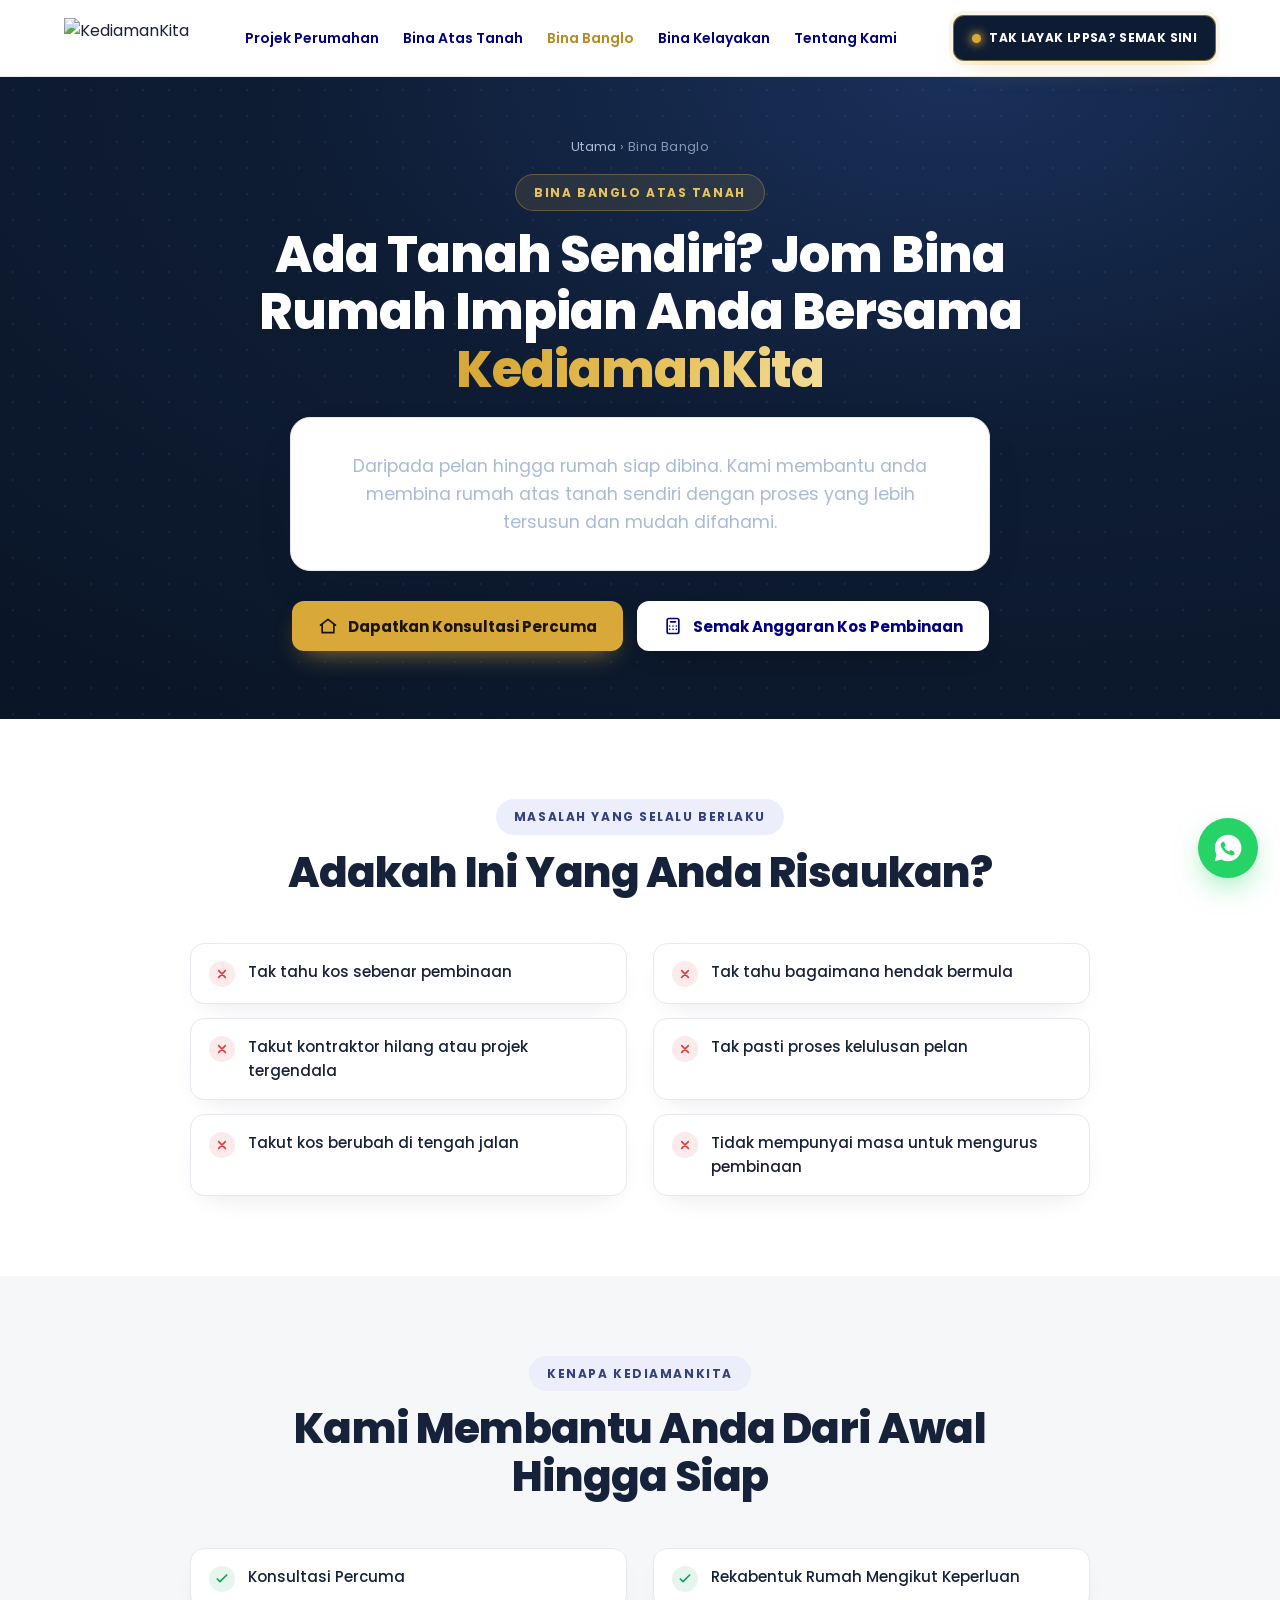
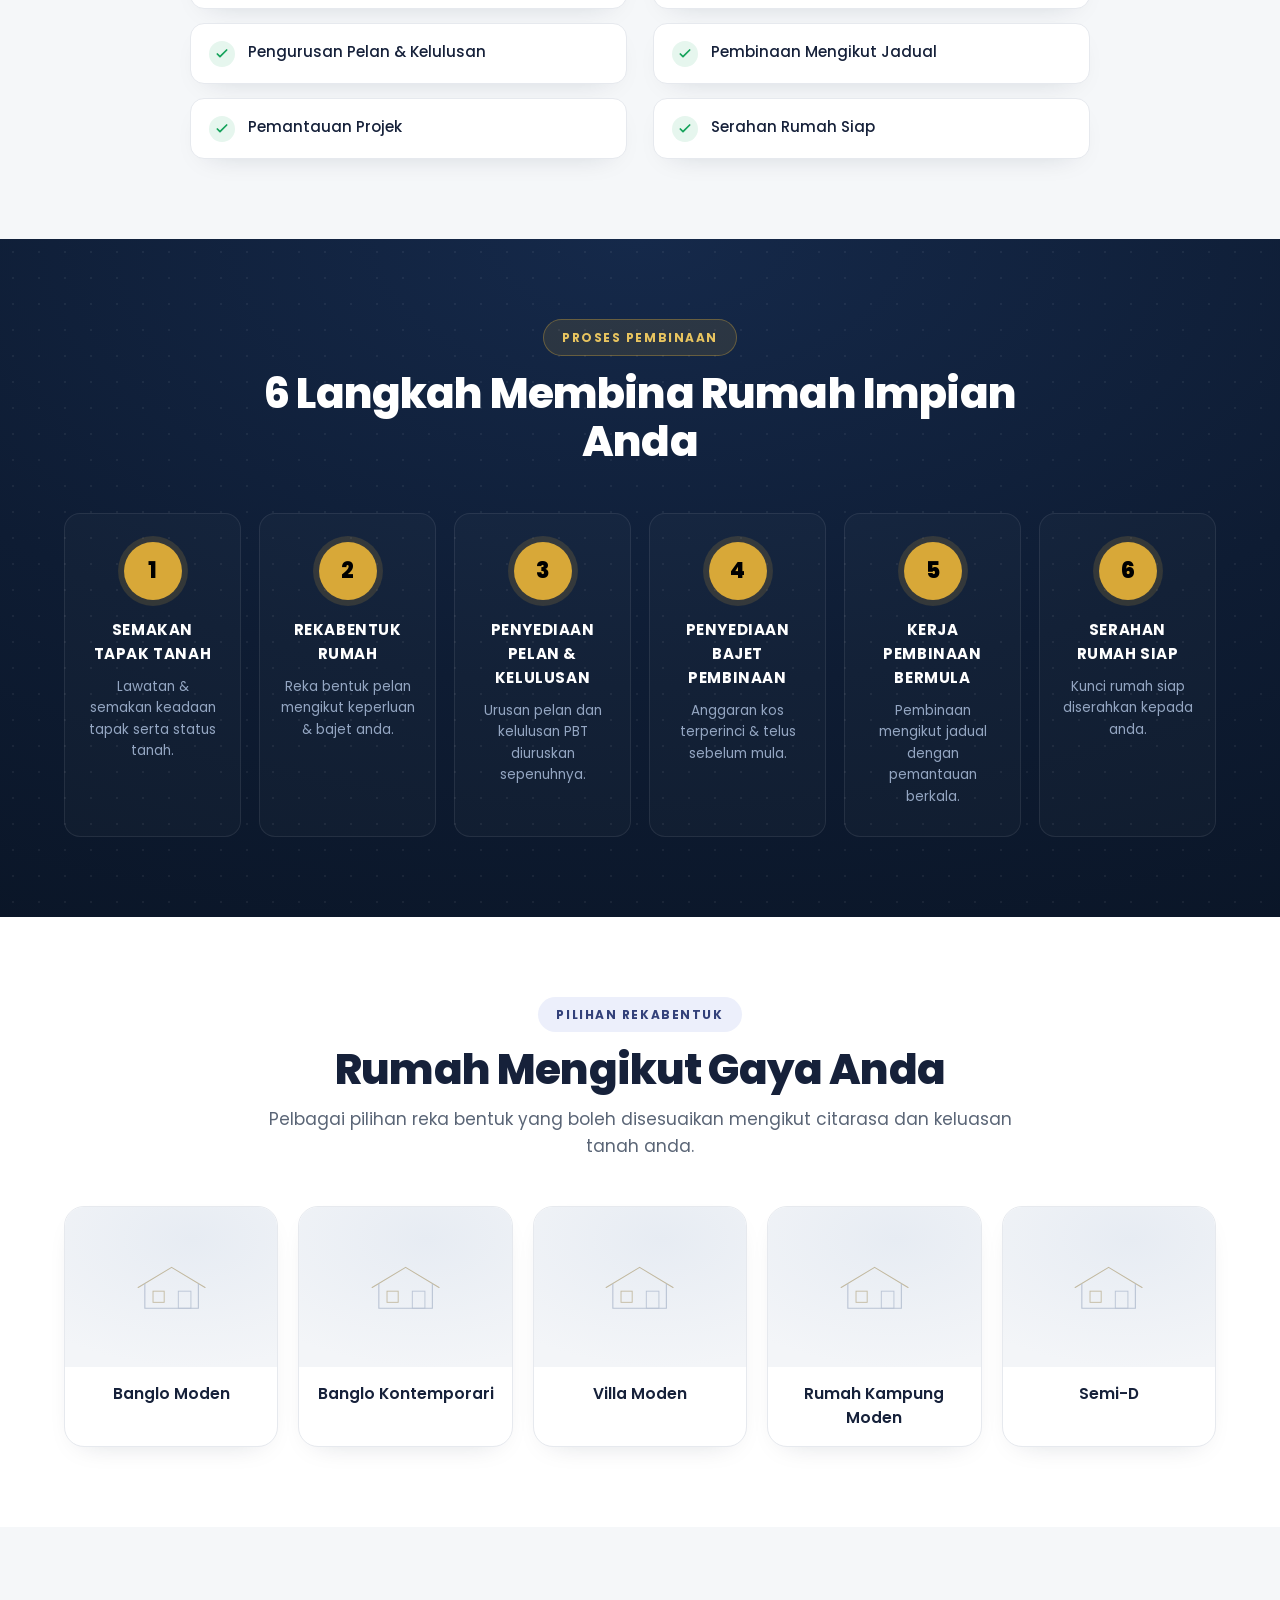
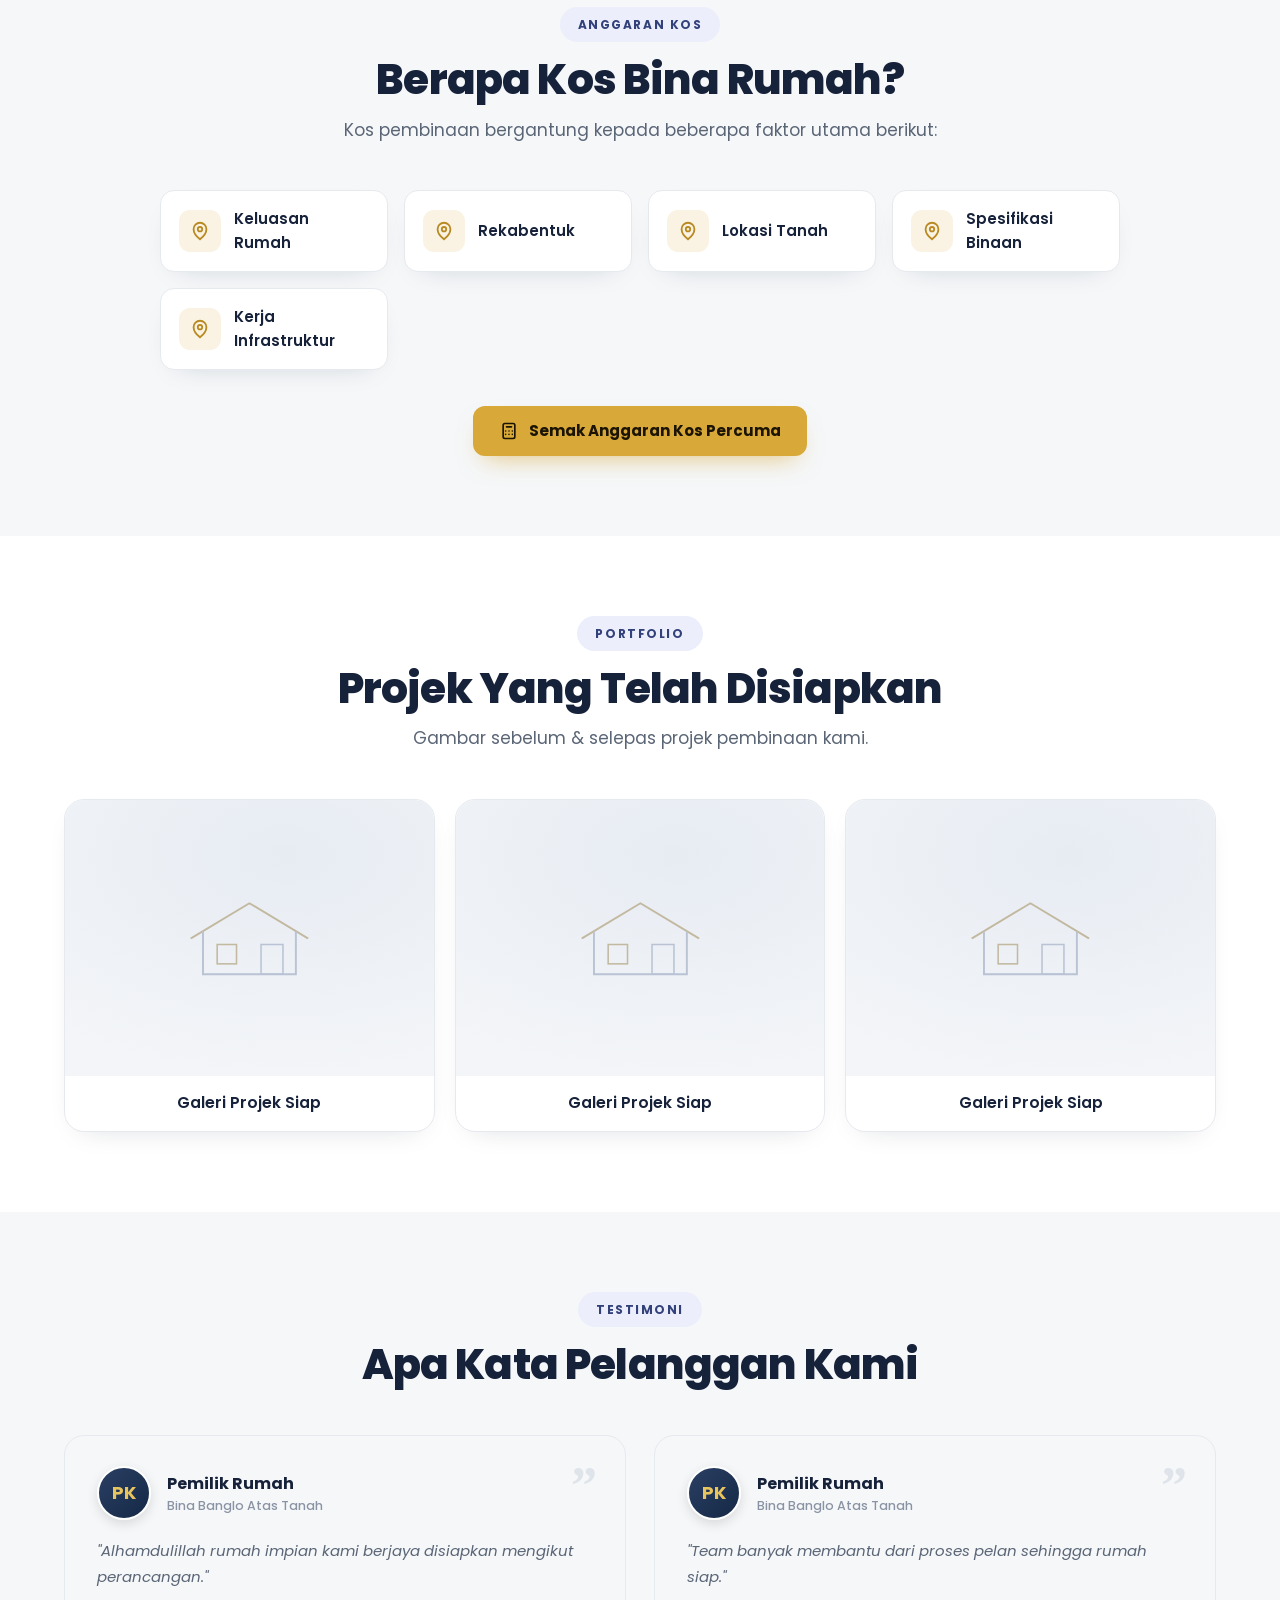
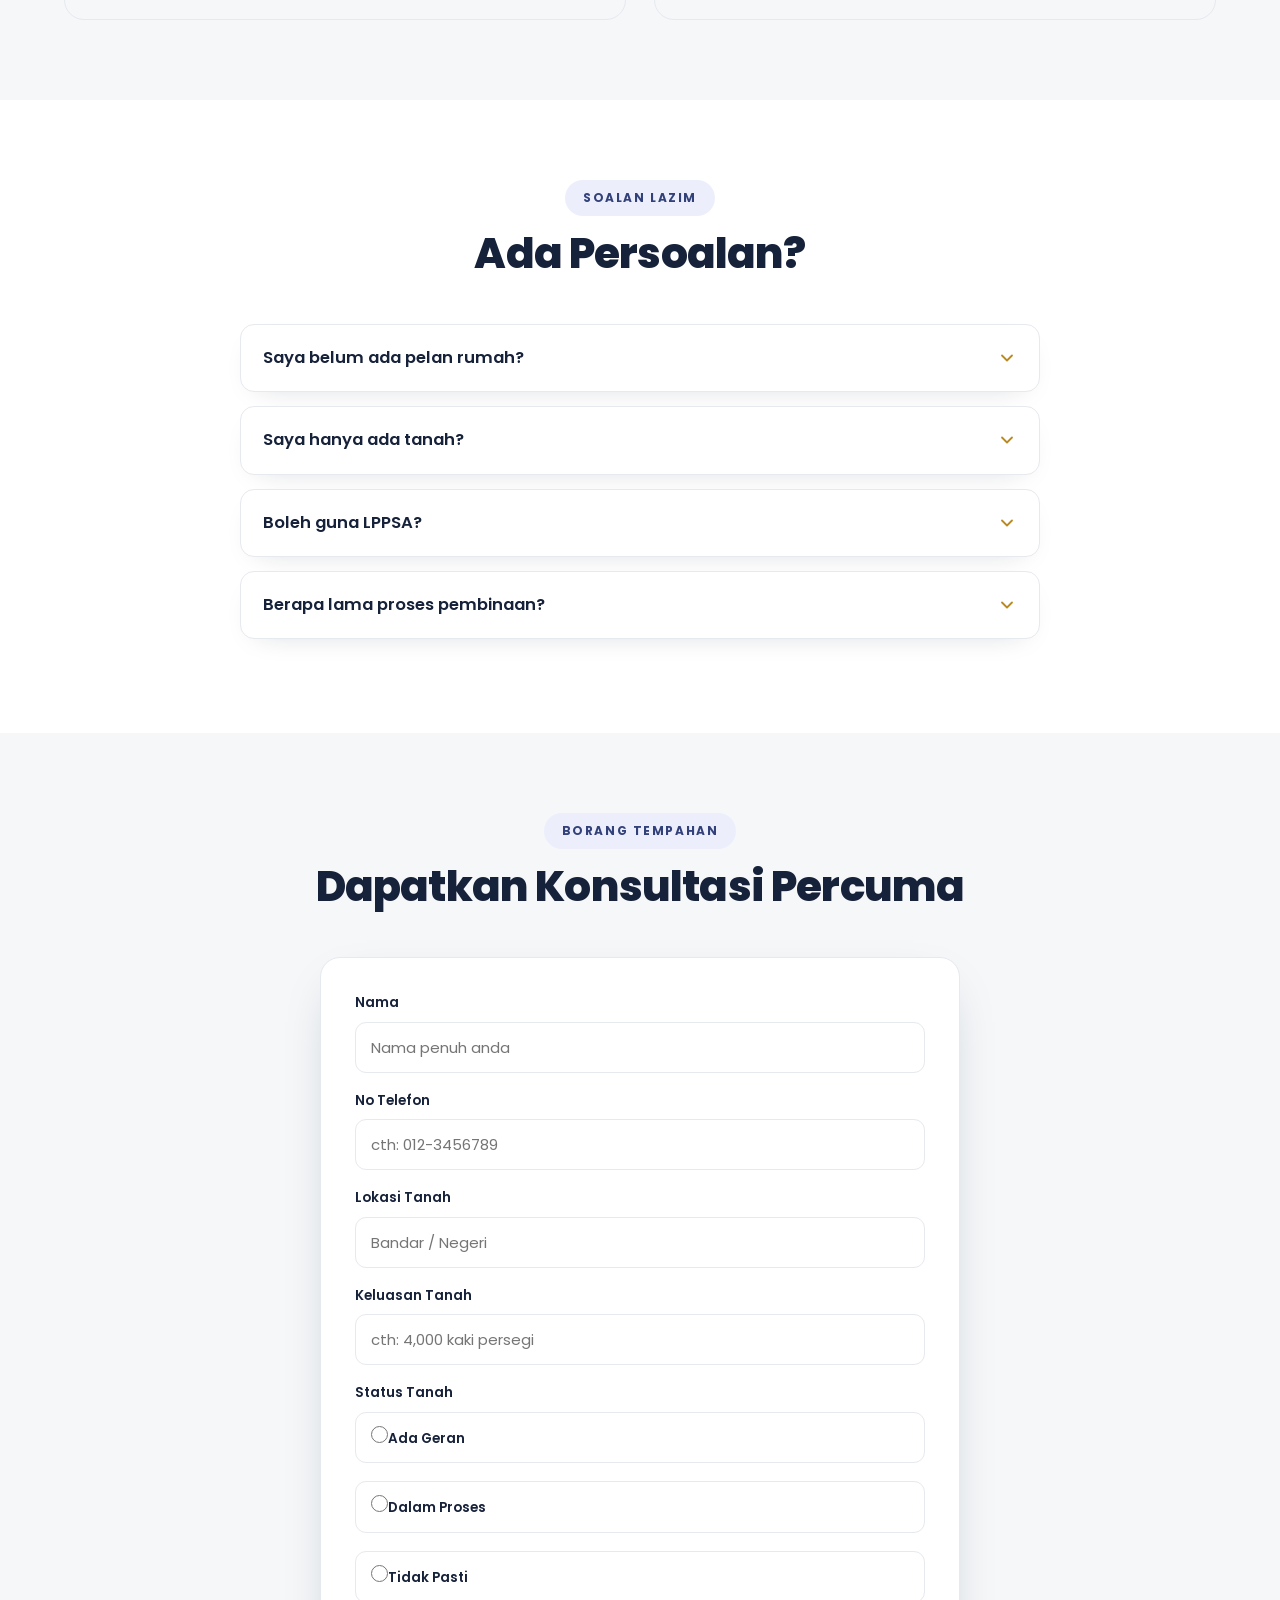
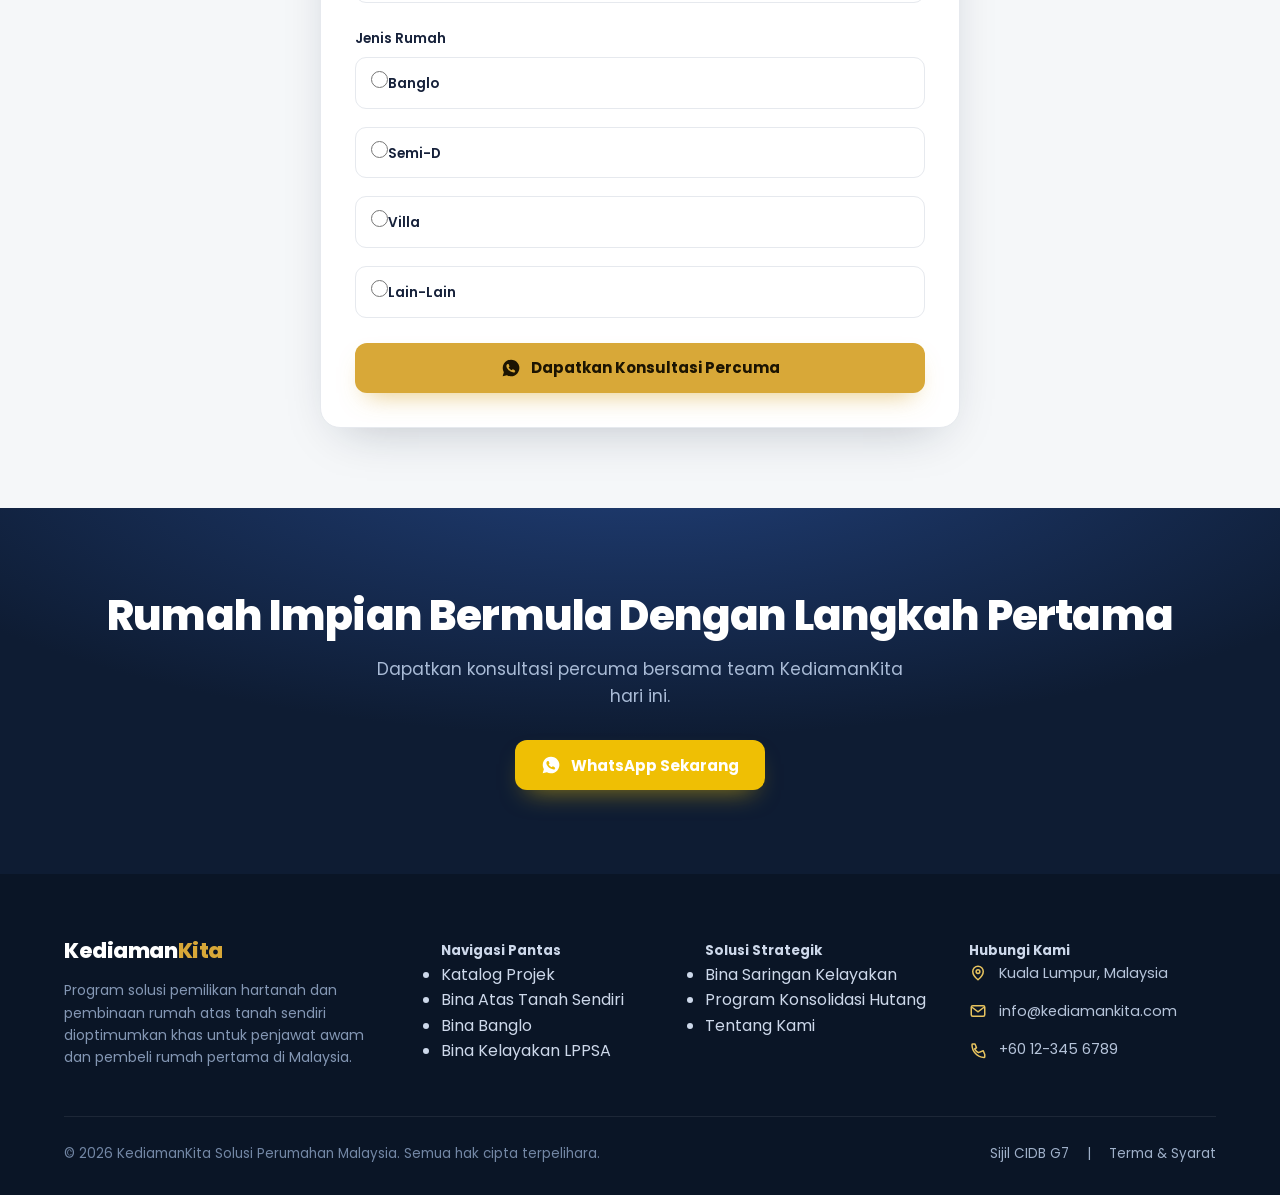
==== bina-banglo.html @ bea5629d "Add files via upload" ====
<!DOCTYPE html>
<html lang="ms">
<head>
<meta charset="UTF-8">
<meta name="viewport" content="width=device-width, initial-scale=1.0">
<title>Bina Banglo — KediamanKita</title>
<meta name="description" content="Bina banglo atas tanah sendiri bersama KediamanKita dari pelan hingga siap.">
<link rel="preconnect" href="https://fonts.googleapis.com">
<link rel="preconnect" href="https://fonts.gstatic.com" crossorigin>
<link href="https://fonts.googleapis.com/css2?family=Poppins:wght@300;400;500;600;700;800&display=swap" rel="stylesheet">
<link rel="stylesheet" href="style.css">
</head>
<body>
<header>
  <div class="wrap nav">
    <a href="index.html" class="brand" aria-label="KediamanKita"><img class="brand-logo" src="assets/logo.png" alt="KediamanKita"></a>
    <nav class="links"><a href="projek-perumahan.html">Projek Perumahan</a><a href="bina-atas-tanah.html">Bina Atas Tanah</a><a href="bina-banglo.html" class="active">Bina Banglo</a><a href="bina-kelayakan.html">Bina Kelayakan</a><a href="tentang-kami.html">Tentang Kami</a></nav>
    <a href="bina-kelayakan.html" class="nav-cta"><span class="dot"></span>Tak Layak LPPSA? Semak Sini</a>
    <button class="burger" id="burger" aria-label="Menu"><span></span><span></span><span></span></button>
  </div>
</header>
<div class="mobile-menu" id="mobileMenu">
  <a href="projek-perumahan.html">Projek Perumahan</a><a href="bina-atas-tanah.html">Bina Atas Tanah</a><a href="bina-banglo.html">Bina Banglo</a><a href="bina-kelayakan.html">Bina Kelayakan</a><a href="tentang-kami.html">Tentang Kami</a>
  <a href="bina-kelayakan.html" class="nav-cta"><span class="dot"></span>Tak Layak LPPSA? Semak Sini</a>
</div>
<section class="phero"><div class="dots"></div><div class="wrap"><div class="crumb rv"><a href='index.html'>Utama</a> &rsaquo; Bina Banglo</div><span class="eyebrow dark rv" style="margin-top:16px">Bina Banglo Atas Tanah</span><h1 class="rv">Ada Tanah Sendiri? Jom Bina Rumah Impian Anda Bersama <span class='grad'>KediamanKita</span></h1><p class="lead rv">Daripada pelan hingga rumah siap dibina. Kami membantu anda membina rumah atas tanah sendiri dengan proses yang lebih tersusun dan mudah difahami.</p><div class="row rv"><a href="#form" class="btn btn-gold"><svg class="icon" viewBox="0 0 24 24" fill="none"><path d="M3 11 12 4l9 7M5 9.5V20h14V9.5" stroke="currentColor" stroke-width="2" stroke-linecap="round" stroke-linejoin="round"/></svg>Dapatkan Konsultasi Percuma</a><a href="#kos" class="btn btn-white"><svg class="icon" viewBox="0 0 24 24" fill="none"><rect x="5" y="3" width="14" height="18" rx="2" stroke="currentColor" stroke-width="2"/><path d="M9 7h6M8 12h.01M12 12h.01M16 12h.01M8 16h.01M12 16h.01M16 16h.01" stroke="currentColor" stroke-width="2" stroke-linecap="round"/></svg>Semak Anggaran Kos Pembinaan</a></div></div></section><section class="psec"><div class="wrap"><div class="center-head rv"><span class="eyebrow light">Masalah Yang Selalu Berlaku</span><h2 style="margin-top:14px">Adakah Ini Yang Anda Risaukan?</h2></div><div class="checks"><div class="check x rv"><span class="ic"><svg viewBox="0 0 24 24" fill="none"><path d="M7 7l10 10M17 7 7 17" stroke="currentColor" stroke-width="2.4" stroke-linecap="round"/></svg></span><p>Tak tahu kos sebenar pembinaan</p></div><div class="check x rv"><span class="ic"><svg viewBox="0 0 24 24" fill="none"><path d="M7 7l10 10M17 7 7 17" stroke="currentColor" stroke-width="2.4" stroke-linecap="round"/></svg></span><p>Tak tahu bagaimana hendak bermula</p></div><div class="check x rv"><span class="ic"><svg viewBox="0 0 24 24" fill="none"><path d="M7 7l10 10M17 7 7 17" stroke="currentColor" stroke-width="2.4" stroke-linecap="round"/></svg></span><p>Takut kontraktor hilang atau projek tergendala</p></div><div class="check x rv"><span class="ic"><svg viewBox="0 0 24 24" fill="none"><path d="M7 7l10 10M17 7 7 17" stroke="currentColor" stroke-width="2.4" stroke-linecap="round"/></svg></span><p>Tak pasti proses kelulusan pelan</p></div><div class="check x rv"><span class="ic"><svg viewBox="0 0 24 24" fill="none"><path d="M7 7l10 10M17 7 7 17" stroke="currentColor" stroke-width="2.4" stroke-linecap="round"/></svg></span><p>Takut kos berubah di tengah jalan</p></div><div class="check x rv"><span class="ic"><svg viewBox="0 0 24 24" fill="none"><path d="M7 7l10 10M17 7 7 17" stroke="currentColor" stroke-width="2.4" stroke-linecap="round"/></svg></span><p>Tidak mempunyai masa untuk mengurus pembinaan</p></div></div></div></section><section class="psec bg-soft"><div class="wrap"><div class="center-head rv"><span class="eyebrow light">Kenapa KediamanKita</span><h2 style="margin-top:14px">Kami Membantu Anda Dari Awal Hingga Siap</h2></div><div class="checks"><div class="check v rv"><span class="ic"><svg viewBox="0 0 24 24" fill="none"><path d="m5 12 4 4 10-10" stroke="currentColor" stroke-width="2.6" stroke-linecap="round" stroke-linejoin="round"/></svg></span><p>Konsultasi Percuma</p></div><div class="check v rv"><span class="ic"><svg viewBox="0 0 24 24" fill="none"><path d="m5 12 4 4 10-10" stroke="currentColor" stroke-width="2.6" stroke-linecap="round" stroke-linejoin="round"/></svg></span><p>Rekabentuk Rumah Mengikut Keperluan</p></div><div class="check v rv"><span class="ic"><svg viewBox="0 0 24 24" fill="none"><path d="m5 12 4 4 10-10" stroke="currentColor" stroke-width="2.6" stroke-linecap="round" stroke-linejoin="round"/></svg></span><p>Pengurusan Pelan & Kelulusan</p></div><div class="check v rv"><span class="ic"><svg viewBox="0 0 24 24" fill="none"><path d="m5 12 4 4 10-10" stroke="currentColor" stroke-width="2.6" stroke-linecap="round" stroke-linejoin="round"/></svg></span><p>Pembinaan Mengikut Jadual</p></div><div class="check v rv"><span class="ic"><svg viewBox="0 0 24 24" fill="none"><path d="m5 12 4 4 10-10" stroke="currentColor" stroke-width="2.6" stroke-linecap="round" stroke-linejoin="round"/></svg></span><p>Pemantauan Projek</p></div><div class="check v rv"><span class="ic"><svg viewBox="0 0 24 24" fill="none"><path d="m5 12 4 4 10-10" stroke="currentColor" stroke-width="2.6" stroke-linecap="round" stroke-linejoin="round"/></svg></span><p>Serahan Rumah Siap</p></div></div></div></section><section class="psec dark" style="background:radial-gradient(120% 120% at 50% 0%,#15294a,var(--navy) 55%,var(--navy-deep))"><div class="dots"></div><div class="wrap" style="position:relative"><div class="center-head rv"><span class="eyebrow dark">Proses Pembinaan</span><h2 style="margin-top:14px">6 Langkah Membina Rumah Impian Anda</h2></div><div class="steps-auto"><div class="step rv"><div class="num">1</div><h4>Semakan Tapak Tanah</h4><p>Lawatan & semakan keadaan tapak serta status tanah.</p></div><div class="step rv"><div class="num">2</div><h4>Rekabentuk Rumah</h4><p>Reka bentuk pelan mengikut keperluan & bajet anda.</p></div><div class="step rv"><div class="num">3</div><h4>Penyediaan Pelan & Kelulusan</h4><p>Urusan pelan dan kelulusan PBT diuruskan sepenuhnya.</p></div><div class="step rv"><div class="num">4</div><h4>Penyediaan Bajet Pembinaan</h4><p>Anggaran kos terperinci & telus sebelum mula.</p></div><div class="step rv"><div class="num">5</div><h4>Kerja Pembinaan Bermula</h4><p>Pembinaan mengikut jadual dengan pemantauan berkala.</p></div><div class="step rv"><div class="num">6</div><h4>Serahan Rumah Siap</h4><p>Kunci rumah siap diserahkan kepada anda.</p></div></div></div></section><section class="psec"><div class="wrap"><div class="center-head rv"><span class="eyebrow light">Pilihan Rekabentuk</span><h2 style="margin-top:14px">Rumah Mengikut Gaya Anda</h2><p>Pelbagai pilihan reka bentuk yang boleh disesuaikan mengikut citarasa dan keluasan tanah anda.</p></div><div class="gal"><div class="g rv"><div class="ph2"><svg viewBox="0 0 240 180" fill="none" style="width:42%"><path d="M30 90 120 36l90 54" stroke="#c2b9a0" stroke-width="3" stroke-linecap="round" stroke-linejoin="round"/><path d="M48 80v66h144V80" stroke="#b9c3d4" stroke-width="3"/><rect x="70" y="100" width="30" height="30" stroke="#c2b9a0" stroke-width="2.4"/><rect x="138" y="100" width="34" height="46" stroke="#b9c3d4" stroke-width="2.4"/></svg></div><div class="lbl">Banglo Moden</div></div><div class="g rv"><div class="ph2"><svg viewBox="0 0 240 180" fill="none" style="width:42%"><path d="M30 90 120 36l90 54" stroke="#c2b9a0" stroke-width="3" stroke-linecap="round" stroke-linejoin="round"/><path d="M48 80v66h144V80" stroke="#b9c3d4" stroke-width="3"/><rect x="70" y="100" width="30" height="30" stroke="#c2b9a0" stroke-width="2.4"/><rect x="138" y="100" width="34" height="46" stroke="#b9c3d4" stroke-width="2.4"/></svg></div><div class="lbl">Banglo Kontemporari</div></div><div class="g rv"><div class="ph2"><svg viewBox="0 0 240 180" fill="none" style="width:42%"><path d="M30 90 120 36l90 54" stroke="#c2b9a0" stroke-width="3" stroke-linecap="round" stroke-linejoin="round"/><path d="M48 80v66h144V80" stroke="#b9c3d4" stroke-width="3"/><rect x="70" y="100" width="30" height="30" stroke="#c2b9a0" stroke-width="2.4"/><rect x="138" y="100" width="34" height="46" stroke="#b9c3d4" stroke-width="2.4"/></svg></div><div class="lbl">Villa Moden</div></div><div class="g rv"><div class="ph2"><svg viewBox="0 0 240 180" fill="none" style="width:42%"><path d="M30 90 120 36l90 54" stroke="#c2b9a0" stroke-width="3" stroke-linecap="round" stroke-linejoin="round"/><path d="M48 80v66h144V80" stroke="#b9c3d4" stroke-width="3"/><rect x="70" y="100" width="30" height="30" stroke="#c2b9a0" stroke-width="2.4"/><rect x="138" y="100" width="34" height="46" stroke="#b9c3d4" stroke-width="2.4"/></svg></div><div class="lbl">Rumah Kampung Moden</div></div><div class="g rv"><div class="ph2"><svg viewBox="0 0 240 180" fill="none" style="width:42%"><path d="M30 90 120 36l90 54" stroke="#c2b9a0" stroke-width="3" stroke-linecap="round" stroke-linejoin="round"/><path d="M48 80v66h144V80" stroke="#b9c3d4" stroke-width="3"/><rect x="70" y="100" width="30" height="30" stroke="#c2b9a0" stroke-width="2.4"/><rect x="138" y="100" width="34" height="46" stroke="#b9c3d4" stroke-width="2.4"/></svg></div><div class="lbl">Semi-D</div></div></div></div></section><section class="psec bg-soft" id="kos"><div class="wrap"><div class="center-head rv"><span class="eyebrow light">Anggaran Kos</span><h2 style="margin-top:14px">Berapa Kos Bina Rumah?</h2><p>Kos pembinaan bergantung kepada beberapa faktor utama berikut:</p></div><div class="factors"><div class="factor rv"><span class="ic"><svg viewBox="0 0 24 24" fill="none"><path d="M12 21s7-5.6 7-11a7 7 0 1 0-14 0c0 5.4 7 11 7 11Z" stroke="currentColor" stroke-width="2"/><circle cx="12" cy="10" r="2.4" stroke="currentColor" stroke-width="2"/></svg></span>Keluasan Rumah</div><div class="factor rv"><span class="ic"><svg viewBox="0 0 24 24" fill="none"><path d="M12 21s7-5.6 7-11a7 7 0 1 0-14 0c0 5.4 7 11 7 11Z" stroke="currentColor" stroke-width="2"/><circle cx="12" cy="10" r="2.4" stroke="currentColor" stroke-width="2"/></svg></span>Rekabentuk</div><div class="factor rv"><span class="ic"><svg viewBox="0 0 24 24" fill="none"><path d="M12 21s7-5.6 7-11a7 7 0 1 0-14 0c0 5.4 7 11 7 11Z" stroke="currentColor" stroke-width="2"/><circle cx="12" cy="10" r="2.4" stroke="currentColor" stroke-width="2"/></svg></span>Lokasi Tanah</div><div class="factor rv"><span class="ic"><svg viewBox="0 0 24 24" fill="none"><path d="M12 21s7-5.6 7-11a7 7 0 1 0-14 0c0 5.4 7 11 7 11Z" stroke="currentColor" stroke-width="2"/><circle cx="12" cy="10" r="2.4" stroke="currentColor" stroke-width="2"/></svg></span>Spesifikasi Binaan</div><div class="factor rv"><span class="ic"><svg viewBox="0 0 24 24" fill="none"><path d="M12 21s7-5.6 7-11a7 7 0 1 0-14 0c0 5.4 7 11 7 11Z" stroke="currentColor" stroke-width="2"/><circle cx="12" cy="10" r="2.4" stroke="currentColor" stroke-width="2"/></svg></span>Kerja Infrastruktur</div></div><div class="center-head rv" style="margin:36px auto 0"><a href="#form" class="btn btn-gold"><svg class="icon" viewBox="0 0 24 24" fill="none"><rect x="5" y="3" width="14" height="18" rx="2" stroke="currentColor" stroke-width="2"/><path d="M9 7h6M8 12h.01M12 12h.01M16 12h.01M8 16h.01M12 16h.01M16 16h.01" stroke="currentColor" stroke-width="2" stroke-linecap="round"/></svg>Semak Anggaran Kos Percuma</a></div></div></section><section class="psec"><div class="wrap"><div class="center-head rv"><span class="eyebrow light">Portfolio</span><h2 style="margin-top:14px">Projek Yang Telah Disiapkan</h2><p>Gambar sebelum &amp; selepas projek pembinaan kami.</p></div><div class="gal"><div class="g rv"><div class="ph2"><svg viewBox="0 0 240 180" fill="none" style="width:42%"><path d="M30 90 120 36l90 54" stroke="#c2b9a0" stroke-width="3" stroke-linecap="round" stroke-linejoin="round"/><path d="M48 80v66h144V80" stroke="#b9c3d4" stroke-width="3"/><rect x="70" y="100" width="30" height="30" stroke="#c2b9a0" stroke-width="2.4"/><rect x="138" y="100" width="34" height="46" stroke="#b9c3d4" stroke-width="2.4"/></svg></div><div class="lbl">Galeri Projek Siap</div></div><div class="g rv"><div class="ph2"><svg viewBox="0 0 240 180" fill="none" style="width:42%"><path d="M30 90 120 36l90 54" stroke="#c2b9a0" stroke-width="3" stroke-linecap="round" stroke-linejoin="round"/><path d="M48 80v66h144V80" stroke="#b9c3d4" stroke-width="3"/><rect x="70" y="100" width="30" height="30" stroke="#c2b9a0" stroke-width="2.4"/><rect x="138" y="100" width="34" height="46" stroke="#b9c3d4" stroke-width="2.4"/></svg></div><div class="lbl">Galeri Projek Siap</div></div><div class="g rv"><div class="ph2"><svg viewBox="0 0 240 180" fill="none" style="width:42%"><path d="M30 90 120 36l90 54" stroke="#c2b9a0" stroke-width="3" stroke-linecap="round" stroke-linejoin="round"/><path d="M48 80v66h144V80" stroke="#b9c3d4" stroke-width="3"/><rect x="70" y="100" width="30" height="30" stroke="#c2b9a0" stroke-width="2.4"/><rect x="138" y="100" width="34" height="46" stroke="#b9c3d4" stroke-width="2.4"/></svg></div><div class="lbl">Galeri Projek Siap</div></div></div></div></section><section class="psec bg-soft"><div class="wrap"><div class="center-head rv"><span class="eyebrow light">Testimoni</span><h2 style="margin-top:14px">Apa Kata Pelanggan Kami</h2></div><div class="tcards"><div class="tcard rv"><span class="q">&#8221;</span><div class="head"><span class="ava">PK</span><div><div class="nm">Pemilik Rumah</div><div class="role">Bina Banglo Atas Tanah</div></div></div><p class="txt">"Alhamdulillah rumah impian kami berjaya disiapkan mengikut perancangan."</p></div><div class="tcard rv"><span class="q">&#8221;</span><div class="head"><span class="ava">PK</span><div><div class="nm">Pemilik Rumah</div><div class="role">Bina Banglo Atas Tanah</div></div></div><p class="txt">"Team banyak membantu dari proses pelan sehingga rumah siap."</p></div></div></div></section><section class="psec"><div class="wrap"><div class="center-head rv"><span class="eyebrow light">Soalan Lazim</span><h2 style="margin-top:14px">Ada Persoalan?</h2></div><div class="faq"><div class="faq-item rv"><div class="faq-q">Saya belum ada pelan rumah?<span class="arw"><svg width="20" height="20" viewBox="0 0 24 24" fill="none"><path d="m6 9 6 6 6-6" stroke="currentColor" stroke-width="2.2" stroke-linecap="round" stroke-linejoin="round"/></svg></span></div><div class="faq-a"><div>Tiada masalah. Kami bantu reka bentuk pelan rumah mengikut keperluan anda dari awal.</div></div></div><div class="faq-item rv"><div class="faq-q">Saya hanya ada tanah?<span class="arw"><svg width="20" height="20" viewBox="0 0 24 24" fill="none"><path d="m6 9 6 6 6-6" stroke="currentColor" stroke-width="2.2" stroke-linecap="round" stroke-linejoin="round"/></svg></span></div><div class="faq-a"><div>Boleh. Kami bermula dari semakan tapak hingga rumah siap dibina.</div></div></div><div class="faq-item rv"><div class="faq-q">Boleh guna LPPSA?<span class="arw"><svg width="20" height="20" viewBox="0 0 24 24" fill="none"><path d="m6 9 6 6 6-6" stroke="currentColor" stroke-width="2.2" stroke-linecap="round" stroke-linejoin="round"/></svg></span></div><div class="faq-a"><div>Boleh disemak terlebih dahulu melalui program Bina Kelayakan kami.</div></div></div><div class="faq-item rv"><div class="faq-q">Berapa lama proses pembinaan?<span class="arw"><svg width="20" height="20" viewBox="0 0 24 24" fill="none"><path d="m6 9 6 6 6-6" stroke="currentColor" stroke-width="2.2" stroke-linecap="round" stroke-linejoin="round"/></svg></span></div><div class="faq-a"><div>Bergantung kepada saiz dan rekabentuk rumah yang dipilih.</div></div></div></div></div></section><section class="psec bg-soft" id="form"><div class="wrap"><div class="center-head rv"><span class="eyebrow light">Borang Tempahan</span><h2 style="margin-top:14px">Dapatkan Konsultasi Percuma</h2></div><div class="lead rv"><div class="fg"><label>Nama</label><input type="text" id="bg_nama" placeholder="Nama penuh anda"></div><div class="fg"><label>No Telefon</label><input type="tel" id="bg_tel" placeholder="cth: 012-3456789"></div><div class="fg"><label>Lokasi Tanah</label><input type="text" id="bg_lokasi" placeholder="Bandar / Negeri"></div><div class="fg"><label>Keluasan Tanah</label><input type="text" id="bg_luas" placeholder="cth: 4,000 kaki persegi"></div><div class="fg"><label>Status Tanah</label><div class="opts" data-group="bg_status"><label class="opt"><input type="radio" name="bg_status" value="Ada Geran">Ada Geran</label><label class="opt"><input type="radio" name="bg_status" value="Dalam Proses">Dalam Proses</label><label class="opt"><input type="radio" name="bg_status" value="Tidak Pasti">Tidak Pasti</label></div></div><div class="fg"><label>Jenis Rumah</label><div class="opts" data-group="bg_jenis"><label class="opt"><input type="radio" name="bg_jenis" value="Banglo">Banglo</label><label class="opt"><input type="radio" name="bg_jenis" value="Semi-D">Semi-D</label><label class="opt"><input type="radio" name="bg_jenis" value="Villa">Villa</label><label class="opt"><input type="radio" name="bg_jenis" value="Lain-Lain">Lain-Lain</label></div></div><button class="btn btn-gold" id="btnBanglo" style="width:100%"><svg class="icon" viewBox="0 0 24 24" fill="currentColor"><path d="M12 2a10 10 0 0 0-8.6 15l-1.4 5 5.1-1.3A10 10 0 1 0 12 2Zm5.3 14.1c-.2.6-1.3 1.2-1.8 1.2-.5.1-1 .2-3.3-.7-2.8-1.1-4.5-3.9-4.6-4.1-.1-.2-1.1-1.4-1.1-2.7s.7-1.9 1-2.2c.2-.2.5-.3.7-.3h.5c.2 0 .4 0 .6.5l.8 1.9c.1.2.1.4 0 .5l-.3.5-.4.4c-.1.1-.3.3-.1.5.1.3.7 1.1 1.4 1.7.9.8 1.7 1.1 2 1.2.2.1.4.1.5-.1l.6-.7c.2-.2.3-.2.5-.1l1.8.8c.2.1.4.2.4.3.1.1.1.6-.1 1.1Z"/></svg>Dapatkan Konsultasi Percuma</button></div></div></section><section class="cta"><div class="wrap rv"><h2>Rumah Impian Bermula Dengan Langkah Pertama</h2><p>Dapatkan konsultasi percuma bersama team KediamanKita hari ini.</p><div class="row"><a href="#" class="btn btn-wa js-wa"><svg class="icon" viewBox="0 0 24 24" fill="currentColor"><path d="M12 2a10 10 0 0 0-8.6 15l-1.4 5 5.1-1.3A10 10 0 1 0 12 2Zm5.3 14.1c-.2.6-1.3 1.2-1.8 1.2-.5.1-1 .2-3.3-.7-2.8-1.1-4.5-3.9-4.6-4.1-.1-.2-1.1-1.4-1.1-2.7s.7-1.9 1-2.2c.2-.2.5-.3.7-.3h.5c.2 0 .4 0 .6.5l.8 1.9c.1.2.1.4 0 .5l-.3.5-.4.4c-.1.1-.3.3-.1.5.1.3.7 1.1 1.4 1.7.9.8 1.7 1.1 2 1.2.2.1.4.1.5-.1l.6-.7c.2-.2.3-.2.5-.1l1.8.8c.2.1.4.2.4.3.1.1.1.6-.1 1.1Z"/></svg>WhatsApp Sekarang</a></div></div></section><footer>
  <div class="wrap">
    <div class="foot-grid">
      <div class="foot-about">
        <a href="index.html" class="brand"><span class="brand-name" style="color:#fff;font-size:21px">Kediaman<span class="k">Kita</span></span></a>
        <p>Program solusi pemilikan hartanah dan pembinaan rumah atas tanah sendiri dioptimumkan khas untuk penjawat awam dan pembeli rumah pertama di Malaysia.</p>
      </div>
      <div><h5>Navigasi Pantas</h5><ul>
        <li><a href="projek-perumahan.html">Katalog Projek</a></li>
        <li><a href="bina-atas-tanah.html">Bina Atas Tanah Sendiri</a></li>
        <li><a href="bina-banglo.html">Bina Banglo</a></li>
        <li><a href="bina-kelayakan.html">Bina Kelayakan LPPSA</a></li>
      </ul></div>
      <div><h5>Solusi Strategik</h5><ul>
        <li><a href="bina-kelayakan.html">Bina Saringan Kelayakan</a></li>
        <li><a href="bina-kelayakan.html">Program Konsolidasi Hutang</a></li>
        <li><a href="tentang-kami.html">Tentang Kami</a></li>
      </ul></div>
      <div class="foot-contact"><h5>Hubungi Kami</h5>
        <div class="ci"><svg viewBox="0 0 24 24" fill="none"><path d="M12 21s7-5.6 7-11a7 7 0 1 0-14 0c0 5.4 7 11 7 11Z" stroke="currentColor" stroke-width="2"/><circle cx="12" cy="10" r="2.5" stroke="currentColor" stroke-width="2"/></svg>Kuala Lumpur, Malaysia</div>
        <div class="ci"><svg viewBox="0 0 24 24" fill="none"><rect x="3" y="5" width="18" height="14" rx="2" stroke="currentColor" stroke-width="2"/><path d="m4 7 8 6 8-6" stroke="currentColor" stroke-width="2"/></svg>info@kediamankita.com</div>
        <div class="ci"><svg viewBox="0 0 24 24" fill="none"><path d="M5 4h3l2 5-2.5 1.5a11 11 0 0 0 5 5L19 13l2 5v3a1 1 0 0 1-1 1A17 17 0 0 1 4 5a1 1 0 0 1 1-1Z" stroke="currentColor" stroke-width="2" stroke-linejoin="round"/></svg>+60 12-345 6789</div>
      </div>
    </div>
    <div class="foot-bottom">
      <span class="cr">&copy; 2026 KediamanKita Solusi Perumahan Malaysia. Semua hak cipta terpelihara.</span>
      <span class="lk"><span>Sijil CIDB G7</span><span>|</span><a href="#">Terma &amp; Syarat</a></span>
    </div>
  </div>
</footer>
<a class="wa js-wa" id="waFloat" href="#" target="_blank" rel="noopener" aria-label="WhatsApp"><svg viewBox="0 0 24 24" fill="currentColor"><path d="M12 2a10 10 0 0 0-8.6 15l-1.4 5 5.1-1.3A10 10 0 1 0 12 2Zm5.3 14.1c-.2.6-1.3 1.2-1.8 1.2-.5.1-1 .2-3.3-.7-2.8-1.1-4.5-3.9-4.6-4.1-.1-.2-1.1-1.4-1.1-2.7s.7-1.9 1-2.2c.2-.2.5-.3.7-.3h.5c.2 0 .4 0 .6.5l.8 1.9c.1.2.1.4 0 .5l-.3.5-.4.4c-.1.1-.3.3-.1.5.1.3.7 1.1 1.4 1.7.9.8 1.7 1.1 2 1.2.2.1.4.1.5-.1l.6-.7c.2-.2.3-.2.5-.1l1.8.8c.2.1.4.2.4.3.1.1.1.6-.1 1.1Z"/></svg></a>
<script src="app.js"></script>
</body>
</html>
---- style.css ----
:root{
    --navy:#0e1c33;
    --navy-deep:#0a1526;
    --navy-card:#16273f;
    --navy-card-2:#1b2e49;
    --navy-line:rgba(255,255,255,.08);
    --gold:#d8a838;
    --gold-2:#e8c45f;
    --gold-deep:#b98a23;
    --ink:#16213a;
    --ink-soft:#5a6576;
    --ink-faint:#8a93a3;
    --bg:#f5f7f9;
    --bg-2:#eef1f4;
    --white:#fff;
    --line:#e6e9ee;
    --red:#e23b3b;
    --red-bg:#fdeaea;
    --green:#15a35b;
    --green-bg:#e6f6ee;
    --lav:#eceffb;
    --r:14px;
    --r-lg:20px;
    --shadow:0 18px 50px -22px rgba(13,27,52,.28);
    --shadow-soft:0 10px 30px -18px rgba(13,27,52,.22);
  }
  *{margin:0;padding:0;box-sizing:border-box}
  html{scroll-behavior:smooth;scroll-padding-top:96px}
  body{font-family:'Poppins',sans-serif;color:var(--ink);background:var(--white);line-height:1.6;-webkit-font-smoothing:antialiased;overflow-x:hidden}
  a{text-decoration:none;color:inherit}
  img,svg{display:block;max-width:100%}
  h1,h2,h3{line-height:1.15;font-weight:800;letter-spacing:-.02em;color:var(--ink)}
  section{position:relative}
  .wrap{max-width:1200px;margin:0 auto;padding:0 24px}
  .eyebrow{display:inline-flex;align-items:center;gap:8px;font-size:12px;font-weight:700;letter-spacing:.13em;text-transform:uppercase;padding:8px 18px;border-radius:999px}
  .eyebrow.light{background:var(--lav);color:#33417a}
  .eyebrow.dark{background:rgba(216,168,56,.12);color:var(--gold-2);border:1px solid rgba(216,168,56,.35)}
  .sec-head{text-align:center;max-width:760px;margin:0 auto 54px}
  .sec-head h2{font-size:clamp(28px,4.2vw,46px);margin:18px 0 14px}
  .sec-head p{color:var(--ink-soft);font-size:17px}
  .dark .sec-head h2{color:#fff}
  .dark .sec-head p{color:#9fb0c9}
  .btn{display:inline-flex;align-items:center;justify-content:center;gap:10px;font-family:inherit;font-weight:700;font-size:15px;border:none;border-radius:12px;padding:15px 26px;cursor:pointer;transition:transform .18s ease,box-shadow .18s ease,background .18s ease;line-height:1}
  .btn:active{transform:scale(.98)}
  .btn-gold{background:var(--gold);color:#1c1402;box-shadow:0 12px 26px -12px rgba(216,168,56,.7)}
  .btn-gold:hover{background:var(--gold-2);box-shadow:0 16px 32px -12px rgba(216,168,56,.8)}
  .btn-dark{background:var(--navy);color:#fff}
  .btn-dark:hover{background:var(--navy-card-2)}
  .btn-ghost{background:#fff;color:var(--ink);border:1.5px solid var(--line)}
  .btn-ghost:hover{border-color:var(--gold);color:var(--gold-deep)}
  .btn-navy{background:#000080;color:#fff}
  .btn-navy:hover{background:#00006a}
  .btn-white{background:#fff;color:#000080;box-shadow:0 12px 26px -14px rgba(0,0,0,.4)}
  .btn-white:hover{background:#f1f3ff}
  .btn-wa{background:#EFBF04;color:#fff;box-shadow:0 12px 26px -12px rgba(239,191,4,.6)}
  .btn-wa:hover{background:#e0b300}
  .icon{width:20px;height:20px;flex:none}

  /* ===== HEADER ===== */
  header{position:sticky;top:0;z-index:60;background:#fff;border-bottom:1px solid var(--line)}
  .nav{display:flex;align-items:center;gap:18px;height:76px;flex-wrap:nowrap}
  .brand{display:flex;align-items:center;gap:10px;flex:none}
  .brand-mark{width:42px;height:42px;border-radius:11px;background:var(--navy);display:grid;place-items:center;flex:none}
  .brand-mark svg{width:23px;height:23px}
  .brand-name{font-weight:800;font-size:18px;letter-spacing:-.02em;line-height:1;white-space:nowrap}
  .brand-name .k{color:var(--gold)}
  .brand-tag{font-size:9px;font-weight:600;letter-spacing:.1em;color:var(--ink-faint);text-transform:uppercase;margin-top:3px;white-space:nowrap}
  nav.links{display:flex;gap:24px;flex:1;justify-content:center;flex-wrap:nowrap}
  nav.links a{font-size:14px;font-weight:600;color:#000080;transition:color .15s;white-space:nowrap}
  nav.links a:hover{color:var(--gold-deep)}
  .brand-logo{height:40px;width:auto;display:block}
  .nav-cta{display:inline-flex;align-items:center;gap:8px;flex:none;white-space:nowrap;background:var(--navy);color:#fff;font-weight:700;font-size:12px;letter-spacing:.03em;text-transform:uppercase;padding:12px 18px;border-radius:11px;border:1.5px solid rgba(216,168,56,.55);box-shadow:0 0 0 4px rgba(216,168,56,.10),0 14px 30px -16px rgba(216,168,56,.5);transition:transform .18s,box-shadow .18s}
  .nav-cta:hover{transform:translateY(-1px);box-shadow:0 0 0 5px rgba(216,168,56,.16),0 18px 34px -16px rgba(216,168,56,.6)}
  .nav-cta .dot{width:9px;height:9px;border-radius:50%;background:var(--gold);box-shadow:0 0 10px 1px var(--gold)}
  .burger{display:none;margin-left:auto;background:none;border:none;cursor:pointer;padding:8px}
  .burger span{display:block;width:26px;height:2.5px;background:var(--ink);margin:5px 0;border-radius:2px;transition:.25s}
  .mobile-menu{display:none;position:fixed;inset:76px 0 0;background:var(--navy);z-index:55;padding:30px 24px;flex-direction:column;gap:6px}
  .mobile-menu a{color:#dbe4f1;font-size:18px;font-weight:600;padding:14px 6px;border-bottom:1px solid var(--navy-line)}
  .mobile-menu .nav-cta{margin-top:18px;justify-content:center}
  body.menu-open .mobile-menu{display:flex}
  body.menu-open{overflow:hidden}

  /* ===== HERO ===== */
  .hero{background:radial-gradient(120% 120% at 80% 0%,#19305a 0%,var(--navy) 42%,var(--navy-deep) 100%);color:#fff;position:relative;overflow:hidden}
  .dots{position:absolute;inset:0;background-image:radial-gradient(rgba(255,255,255,.07) 1.3px,transparent 1.3px);background-size:26px 26px;opacity:.8;pointer-events:none}
  .hero .wrap{position:relative;display:grid;grid-template-columns:1.05fr .95fr;gap:50px;align-items:center;padding-top:72px;padding-bottom:80px}
  .hero h1{font-size:clamp(34px,5vw,58px);color:#fff;margin:22px 0}
  .hero h1 .grad{background:linear-gradient(100deg,var(--gold) 10%,var(--gold-2) 60%,#f3dd9a 100%);-webkit-background-clip:text;background-clip:text;-webkit-text-fill-color:transparent}
  .hero p.lead{color:#a9bbd6;font-size:17.5px;max-width:560px;margin-bottom:34px}
  .hero-cta{display:flex;flex-wrap:wrap;gap:16px;margin-bottom:42px}
  .focus-label{font-size:12px;font-weight:700;letter-spacing:.13em;color:#7d90b0;text-transform:uppercase;margin-bottom:14px}
  .chips{display:flex;flex-wrap:wrap;gap:12px}
  .chip{display:inline-flex;align-items:center;gap:8px;background:rgba(255,255,255,.06);border:1px solid var(--navy-line);color:#cdd8ea;font-size:13.5px;font-weight:500;padding:9px 16px;border-radius:999px}
  .chip svg{width:16px;height:16px;color:var(--gold-2)}
  .hero-visual{position:relative}
  .hero-card{position:relative;border-radius:24px;overflow:hidden;border:1px solid rgba(255,255,255,.12);box-shadow:0 40px 80px -30px rgba(0,0,0,.6);background:#0c1626}
  .ph{position:relative;display:grid;place-items:center;background:
      radial-gradient(100% 80% at 70% 10%,#274877 0%,#152949 55%,#0d1c34 100%);
      color:#9fb6da}
  .ph .house{width:46%;max-width:230px;opacity:.92}
  .ph .ph-tag{position:absolute;top:14px;left:14px;background:rgba(8,16,30,.7);border:1px solid rgba(255,255,255,.14);color:#cdd9ec;font-size:11px;font-weight:600;letter-spacing:.06em;padding:6px 12px;border-radius:8px;text-transform:uppercase}
  .hero-overlay{position:absolute;left:22px;right:22px;bottom:22px;background:linear-gradient(180deg,rgba(14,28,51,.82),rgba(10,21,38,.94));border:1px solid rgba(216,168,56,.3);border-radius:14px;padding:16px 20px;backdrop-filter:blur(4px)}
  .hero-overlay .t{color:var(--gold-2);font-size:11px;font-weight:700;letter-spacing:.13em;text-transform:uppercase}
  .hero-overlay .d{color:#e7eefb;font-size:15px;font-weight:600;margin-top:4px}

  /* ===== PROBLEM ===== */
  .sec-pad{padding:92px 0}
  .bg-soft{background:var(--bg)}
  .cards-3{display:grid;grid-template-columns:repeat(3,1fr);gap:26px}
  .pcard{background:#fff;border:1px solid var(--line);border-radius:var(--r-lg);padding:34px 30px;box-shadow:var(--shadow-soft)}
  .pcard .pic{width:58px;height:58px;border-radius:15px;display:grid;place-items:center;margin-bottom:22px}
  .pic.red{background:var(--red-bg);color:var(--red)}
  .pcard h3{font-size:21px;margin-bottom:12px}
  .pcard p{color:var(--ink-soft);font-size:15px}

  /* ===== SOLUTION ===== */
  .split{display:grid;grid-template-columns:1fr 1.05fr;gap:60px;align-items:center}
  .sol-visual{position:relative;background:#fff;border:1px solid var(--line);border-radius:24px;padding:26px;box-shadow:var(--shadow);overflow:hidden}
  .sol-visual:before{content:"";position:absolute;width:240px;height:240px;border-radius:50%;background:radial-gradient(circle,rgba(216,168,56,.22),transparent 70%);top:-60px;right:-60px}
  .sol-dark{position:relative;background:var(--navy);border-radius:16px;padding:22px;display:flex;align-items:center;gap:16px;margin-bottom:18px}
  .sol-dark .ic{width:46px;height:46px;border-radius:12px;background:var(--gold);display:grid;place-items:center;flex:none;color:#1c1402}
  .sol-dark .tt{color:var(--gold-2);font-weight:700;font-size:15px}
  .sol-dark .ds{color:#b9c6dc;font-size:13px}
  .sol-light{position:relative;background:#fff;border:1px solid var(--line);border-radius:16px;padding:22px}
  .sol-light .row{display:flex;align-items:center;gap:10px;color:var(--green);font-weight:700;font-size:15px;margin-bottom:8px}
  .sol-light p{color:var(--ink-soft);font-size:14px}
  .feat{display:flex;gap:18px;margin-top:26px}
  .feat .fic{width:46px;height:46px;border-radius:12px;background:rgba(216,168,56,.14);color:var(--gold-deep);display:grid;place-items:center;flex:none}
  .feat h4{font-size:18px;font-weight:700;margin-bottom:4px}
  .feat p{color:var(--ink-soft);font-size:14.5px}

  /* ===== PROJECTS ===== */
  .filterbar{display:flex;justify-content:center;gap:14px;flex-wrap:wrap;margin-bottom:46px}
  .filt{font-family:inherit;font-weight:700;font-size:13px;letter-spacing:.05em;text-transform:uppercase;padding:13px 26px;border-radius:12px;border:1.5px solid var(--line);background:#fff;color:var(--ink-soft);cursor:pointer;transition:.18s}
  .filt.active{background:var(--navy);color:#fff;border-color:var(--navy)}
  .proj-grid{display:grid;grid-template-columns:repeat(3,1fr);gap:28px}
  .proj{background:#fff;border:1px solid var(--line);border-radius:var(--r-lg);overflow:hidden;box-shadow:var(--shadow-soft);transition:transform .2s,box-shadow .2s}
  .proj:hover{transform:translateY(-5px);box-shadow:var(--shadow)}
  .proj .img{position:relative;aspect-ratio:16/11;overflow:hidden}
  .proj .img img{position:absolute;inset:0;width:100%;height:100%;object-fit:cover}
  .badge{position:absolute;top:14px;left:14px;z-index:2;background:var(--navy);color:#fff;font-size:10.5px;font-weight:700;letter-spacing:.07em;text-transform:uppercase;padding:6px 12px;border-radius:8px}
  .proj .body{padding:22px 24px}
  .proj h3{font-size:20px;margin-bottom:8px}
  .proj .desc{color:var(--ink-faint);font-size:14px;margin-bottom:16px}
  .specs{border-top:1px solid var(--line);padding-top:14px;margin-bottom:18px}
  .spec{display:flex;align-items:center;gap:10px;color:var(--ink-soft);font-size:14px;margin:9px 0;font-weight:500}
  .spec svg{width:17px;height:17px;color:var(--gold-deep);flex:none}
  .proj .foot{display:flex;align-items:flex-end;justify-content:space-between;gap:12px}
  .price-lbl{font-size:10.5px;font-weight:700;letter-spacing:.07em;text-transform:uppercase;color:var(--ink-faint)}
  .price{font-size:20px;font-weight:800;color:var(--ink)}
  .proj .foot .btn{padding:12px 16px;font-size:12px;letter-spacing:.04em}

  /* ===== BINA ATAS TANAH ===== */
  .bat .split{gap:66px}
  .ticks{margin:26px 0 32px}
  .tick{display:flex;gap:14px;align-items:flex-start;margin:16px 0}
  .tick .c{width:26px;height:26px;border-radius:50%;background:var(--green-bg);color:var(--green);display:grid;place-items:center;flex:none;margin-top:1px}
  .tick .c svg{width:15px;height:15px}
  .tick p{color:var(--ink-soft);font-size:15.5px}
  .tick b{color:var(--ink);font-weight:600}
  .bat-img{border-radius:22px;overflow:hidden;border:1px solid var(--line);box-shadow:var(--shadow);aspect-ratio:5/4}
  .bat-img img{width:100%;height:100%;object-fit:cover;display:block}
  .hero-card img.hero-photo{display:block;width:100%;aspect-ratio:4/3;object-fit:cover}

  /* ===== PROCESS (dark) ===== */
  .steps{display:grid;grid-template-columns:repeat(5,1fr);gap:20px}
  .step{background:rgba(255,255,255,.025);border:1px solid var(--navy-line);border-radius:16px;padding:28px 20px;text-align:center}
  .step .num{width:58px;height:58px;border-radius:50%;display:grid;place-items:center;font-weight:800;font-size:22px;margin:0 auto 18px;background:var(--gold);color:#000;box-shadow:0 0 0 6px rgba(216,168,56,.16)}
  .step.first .num{background:var(--gold);color:#000;box-shadow:0 0 0 6px rgba(216,168,56,.16)}
  .step h4{color:#fff;font-size:15px;font-weight:700;letter-spacing:.04em;text-transform:uppercase;margin-bottom:10px}
  .step p{color:#94a6c2;font-size:13.5px}

  /* ===== CALCULATOR ===== */
  .calc-sec{background:linear-gradient(160deg,#11203b,var(--navy-deep));color:#fff}
  .calc-grid{display:grid;grid-template-columns:1fr 1.05fr;gap:40px;align-items:stretch}
  .calc-panel{background:rgba(255,255,255,.04);border:1px solid var(--navy-line);border-radius:var(--r-lg);padding:34px}
  .calc-panel h3{color:#fff;font-size:22px;margin-bottom:6px}
  .calc-panel .sub{color:#9fb0c9;font-size:14px;margin-bottom:26px}
  .field{margin-bottom:20px}
  .field label{display:flex;justify-content:space-between;align-items:center;font-size:13.5px;font-weight:600;color:#cdd9ec;margin-bottom:9px}
  .field .val{color:var(--gold-2);font-weight:700}
  .field input[type=number]{width:100%;font-family:inherit;font-size:16px;font-weight:600;color:#fff;background:rgba(255,255,255,.05);border:1px solid var(--navy-line);border-radius:11px;padding:13px 15px;transition:border .15s}
  .field input[type=number]:focus{outline:none;border-color:var(--gold);box-shadow:0 0 0 3px rgba(216,168,56,.16)}
  .field .pre{position:relative}
  .field .pre span{position:absolute;left:15px;top:50%;transform:translateY(-50%);color:#7d90b0;font-weight:600;font-size:15px;pointer-events:none}
  .field .pre input{padding-left:46px}
  input[type=range]{-webkit-appearance:none;width:100%;height:6px;border-radius:6px;background:rgba(255,255,255,.14);outline:none;margin-top:4px}
  input[type=range]::-webkit-slider-thumb{-webkit-appearance:none;width:22px;height:22px;border-radius:50%;background:var(--gold);cursor:pointer;border:3px solid #1a2c49;box-shadow:0 2px 8px rgba(0,0,0,.4)}
  input[type=range]::-moz-range-thumb{width:22px;height:22px;border-radius:50%;background:var(--gold);cursor:pointer;border:3px solid #1a2c49}
  .seg{display:flex;background:rgba(255,255,255,.05);border:1px solid var(--navy-line);border-radius:11px;padding:5px;gap:5px}
  .seg button{flex:1;font-family:inherit;font-weight:600;font-size:13.5px;color:#a9bbd6;background:none;border:none;padding:11px;border-radius:8px;cursor:pointer;transition:.15s}
  .seg button.on{background:var(--gold);color:#1c1402}
  /* result */
  .calc-result{background:#fff;color:var(--ink);border-radius:var(--r-lg);padding:34px;display:flex;flex-direction:column;box-shadow:0 30px 60px -28px rgba(0,0,0,.55)}
  .res-top{border-bottom:1px solid var(--line);padding-bottom:22px;margin-bottom:22px}
  .res-top .lbl{font-size:12px;font-weight:700;letter-spacing:.1em;text-transform:uppercase;color:var(--ink-faint)}
  .res-big{font-size:clamp(34px,5vw,46px);font-weight:800;letter-spacing:-.02em;color:var(--navy);margin-top:6px;line-height:1.05}
  .res-note{font-size:13px;color:var(--ink-soft);margin-top:8px}
  .res-rows{display:grid;gap:14px;margin-bottom:8px}
  .res-row{display:flex;justify-content:space-between;align-items:center;font-size:14.5px}
  .res-row .k{color:var(--ink-soft)}
  .res-row .v{font-weight:700;color:var(--ink)}
  .dsr{display:flex;align-items:center;justify-content:space-between;background:var(--bg);border-radius:12px;padding:14px 16px;margin:18px 0}
  .dsr .left{font-size:13.5px;color:var(--ink-soft);font-weight:500}
  .dsr .pill{font-size:12.5px;font-weight:700;padding:6px 12px;border-radius:999px}
  .pill.good{background:var(--green-bg);color:var(--green)}
  .pill.mid{background:#fff3df;color:#b07908}
  .pill.bad{background:var(--red-bg);color:var(--red)}
  .alert{display:none;background:var(--red-bg);border:1px solid #f6c9c9;border-radius:12px;padding:16px 18px;margin-bottom:18px}
  .alert.show{display:block}
  .alert b{color:var(--red);display:block;margin-bottom:4px;font-size:14.5px}
  .alert p{color:#9a4444;font-size:13.5px}
  .alert .btn{margin-top:12px;background:var(--navy);color:#fff;font-size:13px;padding:11px 18px}
  .res-foot{margin-top:auto;padding-top:22px}
  .res-foot .btn{width:100%}
  .disclaimer{font-size:11.5px;color:var(--ink-faint);margin-top:14px;line-height:1.5}

  /* ===== TESTIMONIALS ===== */
  .tcards{display:grid;grid-template-columns:1fr 1fr;gap:28px}
  .tcard{background:var(--bg);border:1px solid var(--line);border-radius:var(--r-lg);padding:30px 32px;position:relative}
  .tcard .q{position:absolute;top:24px;right:28px;font-size:52px;line-height:1;color:#dfe4ea;font-weight:800;font-family:Georgia,serif}
  .tcard .head{display:flex;align-items:center;gap:16px;margin-bottom:18px}
  .ava{width:54px;height:54px;border-radius:50%;background:linear-gradient(135deg,#2a3f63,#152846);color:var(--gold-2);display:grid;place-items:center;font-weight:700;font-size:18px;flex:none;border:2px solid #fff;box-shadow:0 4px 12px rgba(0,0,0,.12)}
  .tcard .nm{font-weight:700;font-size:16px;color:var(--ink)}
  .tcard .role{font-size:12.5px;color:var(--ink-faint);font-weight:500}
  .tcard .txt{color:var(--ink-soft);font-style:italic;font-size:15px;line-height:1.7}

  /* ===== FINAL CTA ===== */
  .cta{background:radial-gradient(120% 150% at 50% -20%,#21407a,var(--navy) 55%);color:#fff;text-align:center;padding:84px 0}
  .cta h2{color:#fff;font-size:clamp(28px,4vw,42px);margin-bottom:16px}
  .cta p{color:#a9bbd6;max-width:560px;margin:0 auto 30px;font-size:17px}
  .cta .row{display:flex;gap:16px;justify-content:center;flex-wrap:wrap}

  /* ===== FOOTER ===== */
  footer{background:var(--navy-deep);color:#cdd8ea;padding:66px 0 30px}
  .foot-grid{display:grid;grid-template-columns:1.5fr 1fr 1fr 1.1fr;gap:40px;padding-bottom:40px;border-bottom:1px solid var(--navy-line)}
  .foot-about p{color:#8497b4;font-size:14px;margin-top:18px;max-width:330px}
  .foot h5{color:var(--gold-2);font-size:13px;font-weight:700;letter-spacing:.1em;text-transform:uppercase;margin-bottom:20px}
  .foot ul{list-style:none}
  .foot ul li{margin-bottom:13px}
  .foot ul a{color:#b6c4da;font-size:14.5px;transition:color .15s}
  .foot ul a:hover{color:var(--gold-2)}
  .foot-contact .ci{display:flex;align-items:center;gap:12px;margin-bottom:15px;color:#b6c4da;font-size:14.5px}
  .foot-contact .ci svg{width:18px;height:18px;color:var(--gold-2);flex:none}
  .foot-bottom{display:flex;justify-content:space-between;align-items:center;padding-top:26px;flex-wrap:wrap;gap:12px}
  .foot-bottom .cr{color:#7387a5;font-size:13.5px}
  .foot-bottom .lk{display:flex;gap:18px;align-items:center;color:#9fb0c9;font-size:13.5px}
  .foot-bottom .lk a:hover{color:var(--gold-2)}

  /* ===== WHATSAPP FLOAT ===== */
  .wa{position:fixed;right:22px;bottom:22px;z-index:50;width:60px;height:60px;border-radius:50%;background:#25d366;display:grid;place-items:center;box-shadow:0 12px 30px -8px rgba(37,211,102,.6);transition:transform .2s}
  .wa:hover{transform:scale(1.07)}
  .wa svg{width:32px;height:32px;color:#fff}

  /* ===== REVEAL ===== */
  .rv{opacity:0;transform:translateY(24px);transition:opacity .7s ease,transform .7s ease}
  .rv.in{opacity:1;transform:none}

  /* ===== RESPONSIVE ===== */
  @media(max-width:980px){
    nav.links,.nav-cta:not(.mobile-menu .nav-cta){display:none}
    .burger{display:block}
    .hero .wrap,.split,.calc-grid{grid-template-columns:1fr;gap:40px}
    .cards-3,.proj-grid{grid-template-columns:1fr}
    .steps{grid-template-columns:1fr 1fr}
    .tcards,.foot-grid{grid-template-columns:1fr}
    .foot-grid{gap:30px}
  }
  @media(max-width:560px){
    .wrap{padding:0 18px}
    .sec-pad{padding:64px 0}
    .steps{grid-template-columns:1fr}
    .hero .wrap{padding-top:50px;padding-bottom:60px}
    .nav{height:72px}
    header{position:sticky}
    .mobile-menu{inset:72px 0 0}
    .proj .foot{flex-direction:column;align-items:flex-start}
  }

/* ============ MULTI-PAGE COMPONENTS ============ */
nav.links a.active{color:var(--gold-deep)}
.phero{background:radial-gradient(120% 130% at 75% 0%,#19305a,var(--navy) 45%,var(--navy-deep));color:#fff;position:relative;overflow:hidden}
.phero .wrap{position:relative;padding:60px 24px 68px;max-width:900px;text-align:center}
.phero h1{color:#fff;font-size:clamp(30px,4.6vw,50px);margin:16px auto 18px;max-width:840px}
.phero h1 .grad{background:linear-gradient(100deg,var(--gold) 10%,var(--gold-2) 60%,#f3dd9a 100%);-webkit-background-clip:text;background-clip:text;-webkit-text-fill-color:transparent}
.phero p.lead{color:#a9bbd6;font-size:17.5px;max-width:700px;margin:0 auto 30px}
.phero .row{display:flex;gap:14px;justify-content:center;flex-wrap:wrap}
.crumb{font-size:13px;color:#8497b4;letter-spacing:.03em}
.crumb a{color:#a9bbd6}
.crumb a:hover{color:var(--gold-2)}
.psec{padding:80px 0}
.center-head{text-align:center;max-width:780px;margin:0 auto 46px}
.center-head h2{font-size:clamp(26px,3.8vw,42px)}
.center-head p{color:var(--ink-soft);font-size:17px;margin-top:12px}
.dark .center-head h2{color:#fff}
.dark .center-head p{color:#9fb0c9}
.prose{max-width:720px;margin:0 auto;text-align:center}
.prose p{color:var(--ink-soft);font-size:17px;margin-bottom:14px}
.checks{display:grid;grid-template-columns:1fr 1fr;gap:14px 26px;max-width:900px;margin:0 auto}
.check{display:flex;gap:13px;align-items:flex-start;background:#fff;border:1px solid var(--line);border-radius:14px;padding:16px 18px;box-shadow:var(--shadow-soft)}
.check .ic{width:26px;height:26px;border-radius:50%;display:grid;place-items:center;flex:none;margin-top:1px}
.check .ic svg{width:16px;height:16px}
.check.x .ic{background:var(--red-bg);color:var(--red)}
.check.v .ic{background:var(--green-bg);color:var(--green)}
.check p{font-size:15px;color:var(--ink);font-weight:500}
.dark .check{background:rgba(255,255,255,.04);border-color:var(--navy-line)}
.dark .check p{color:#dbe4f1}
.steps-auto{display:grid;grid-template-columns:repeat(auto-fit,minmax(165px,1fr));gap:18px}
.ba{display:grid;grid-template-columns:1fr 1fr;gap:26px;max-width:900px;margin:0 auto}
.ba-card{border-radius:var(--r-lg);padding:30px;border:1px solid var(--line)}
.ba-card.before{background:#fdf3f3;border-color:#f3d4d4}
.ba-card.after{background:#eef9f2;border-color:#cdeede}
.ba-card h3{font-size:21px;margin-bottom:16px}
.ba-card .li{display:flex;gap:11px;align-items:center;margin:13px 0;font-size:15px;color:var(--ink);font-weight:500}
.ba-card .li svg{width:20px;height:20px;flex:none}
.gal{display:grid;grid-template-columns:repeat(auto-fit,minmax(200px,1fr));gap:20px}
.gal .g{border-radius:var(--r-lg);overflow:hidden;border:1px solid var(--line);background:#fff;box-shadow:var(--shadow-soft)}
.gal .g .ph2{aspect-ratio:4/3;display:grid;place-items:center;background:radial-gradient(100% 80% at 60% 20%,#e7ecf3,#f3f5f8)}
.gal .g .lbl{padding:15px 16px;font-weight:600;color:var(--ink);text-align:center;font-size:15.5px}
.factors{display:grid;grid-template-columns:repeat(auto-fit,minmax(185px,1fr));gap:16px;max-width:960px;margin:0 auto}
.factor{display:flex;gap:13px;align-items:center;background:#fff;border:1px solid var(--line);border-radius:14px;padding:16px 18px;box-shadow:var(--shadow-soft);font-weight:600;color:var(--ink);font-size:15px}
.factor .ic{width:42px;height:42px;border-radius:11px;background:rgba(216,168,56,.14);color:var(--gold-deep);display:grid;place-items:center;flex:none}
.factor .ic svg{width:22px;height:22px}
.faq{max-width:800px;margin:0 auto}
.faq-item{background:#fff;border:1px solid var(--line);border-radius:14px;margin-bottom:14px;overflow:hidden;box-shadow:var(--shadow-soft)}
.faq-q{display:flex;justify-content:space-between;align-items:center;gap:16px;padding:20px 22px;cursor:pointer;font-weight:600;font-size:16.5px;color:var(--ink)}
.faq-q .arw{transition:transform .25s;color:var(--gold-deep);flex:none;display:flex}
.faq-item.open .arw{transform:rotate(180deg)}
.faq-a{max-height:0;overflow:hidden;transition:max-height .3s ease;color:var(--ink-soft);font-size:15.5px}
.faq-a div{padding:0 22px 20px}
.lead{max-width:640px;margin:0 auto;background:#fff;border:1px solid var(--line);border-radius:var(--r-lg);padding:34px;box-shadow:var(--shadow)}
.lead .fg{margin-bottom:17px}
.lead label{display:block;font-size:13.5px;font-weight:600;margin-bottom:8px;color:var(--ink)}
.lead input[type=text],.lead input[type=tel],.lead input[type=number]{width:100%;font-family:inherit;font-size:15px;padding:13px 15px;border:1px solid var(--line);border-radius:11px;background:#fff;color:var(--ink)}
.lead input:focus{outline:none;border-color:var(--gold);box-shadow:0 0 0 3px rgba(216,168,56,.16)}
.opts{display:flex;flex-direction:column;gap:10px}
.opt{display:flex;align-items:center;gap:11px;border:1px solid var(--line);border-radius:11px;padding:13px 15px;cursor:pointer;font-size:14.5px;color:var(--ink);font-weight:500;transition:.15s}
.opt input{accent-color:var(--gold-deep);width:17px;height:17px}
.opt.sel{border-color:var(--gold);background:rgba(216,168,56,.09)}
.cta .row .btn{display:inline-flex}
@media(max-width:760px){.checks,.ba{grid-template-columns:1fr}}
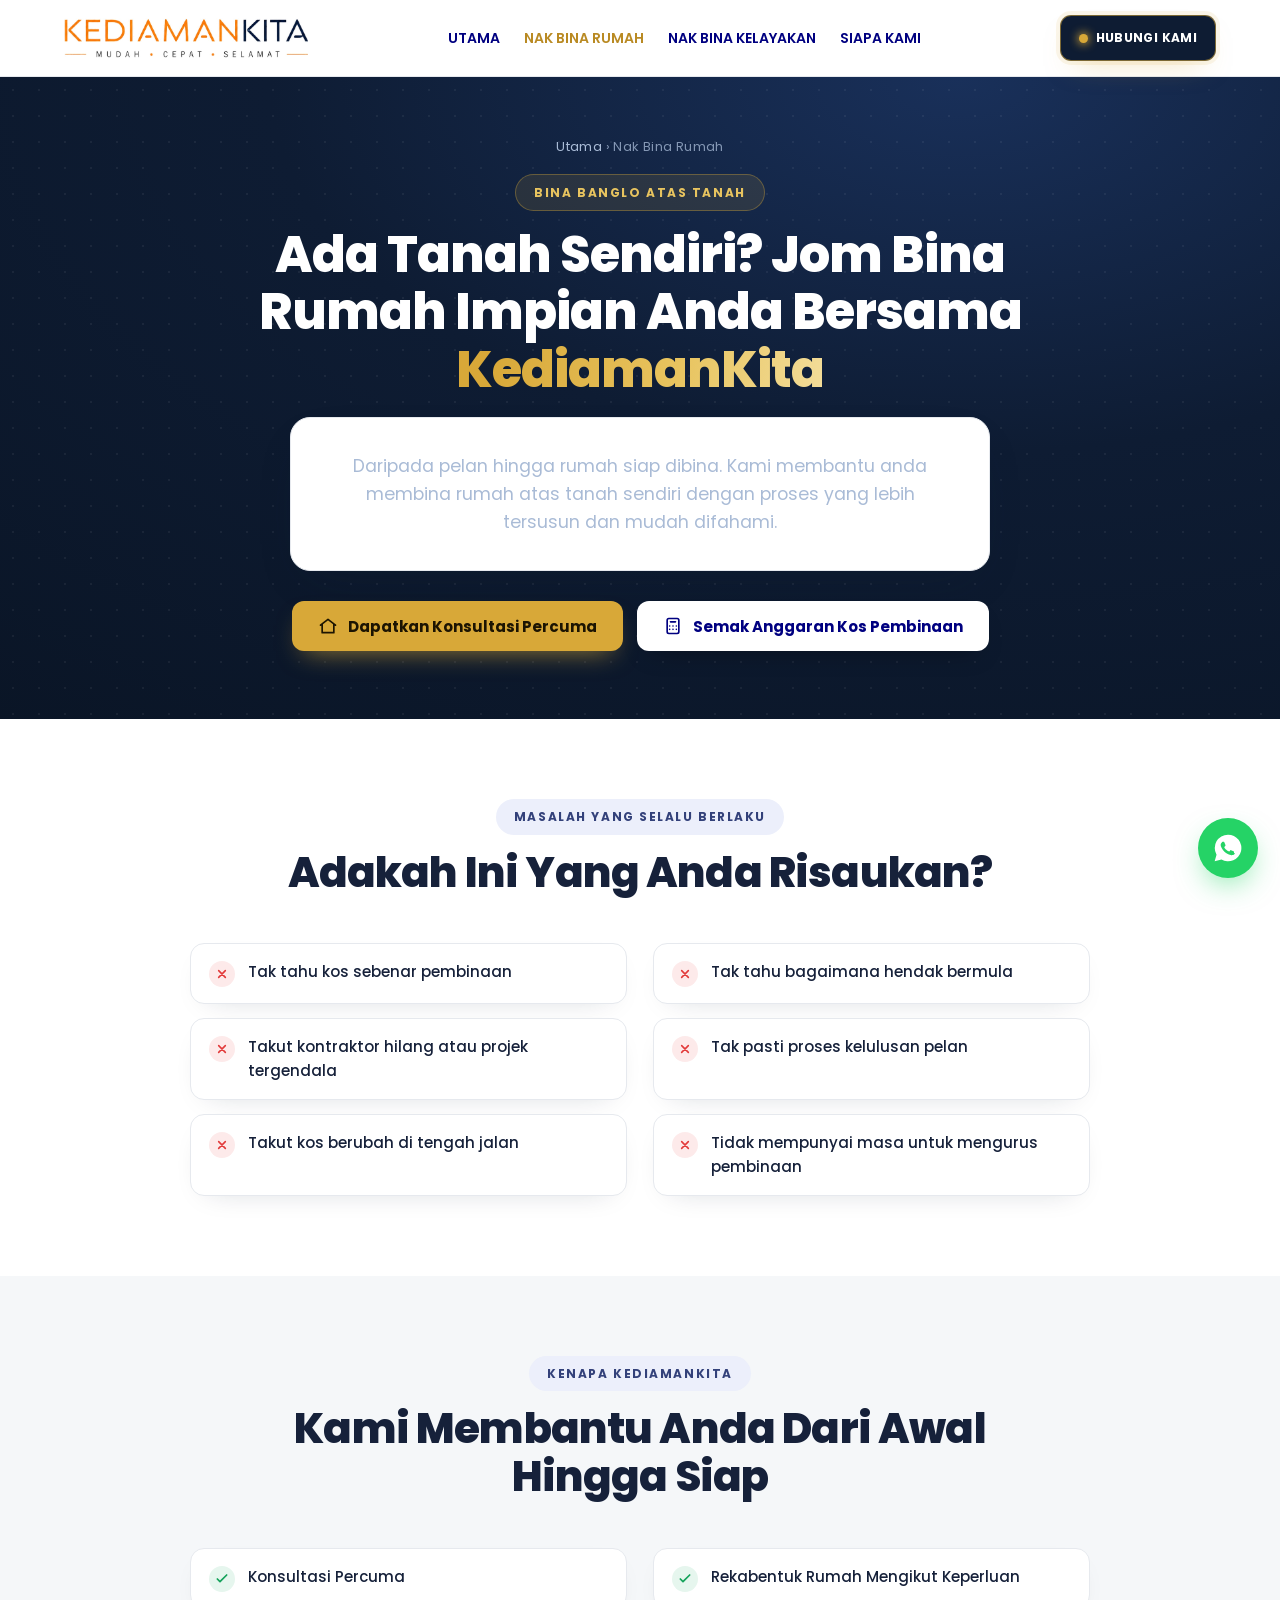
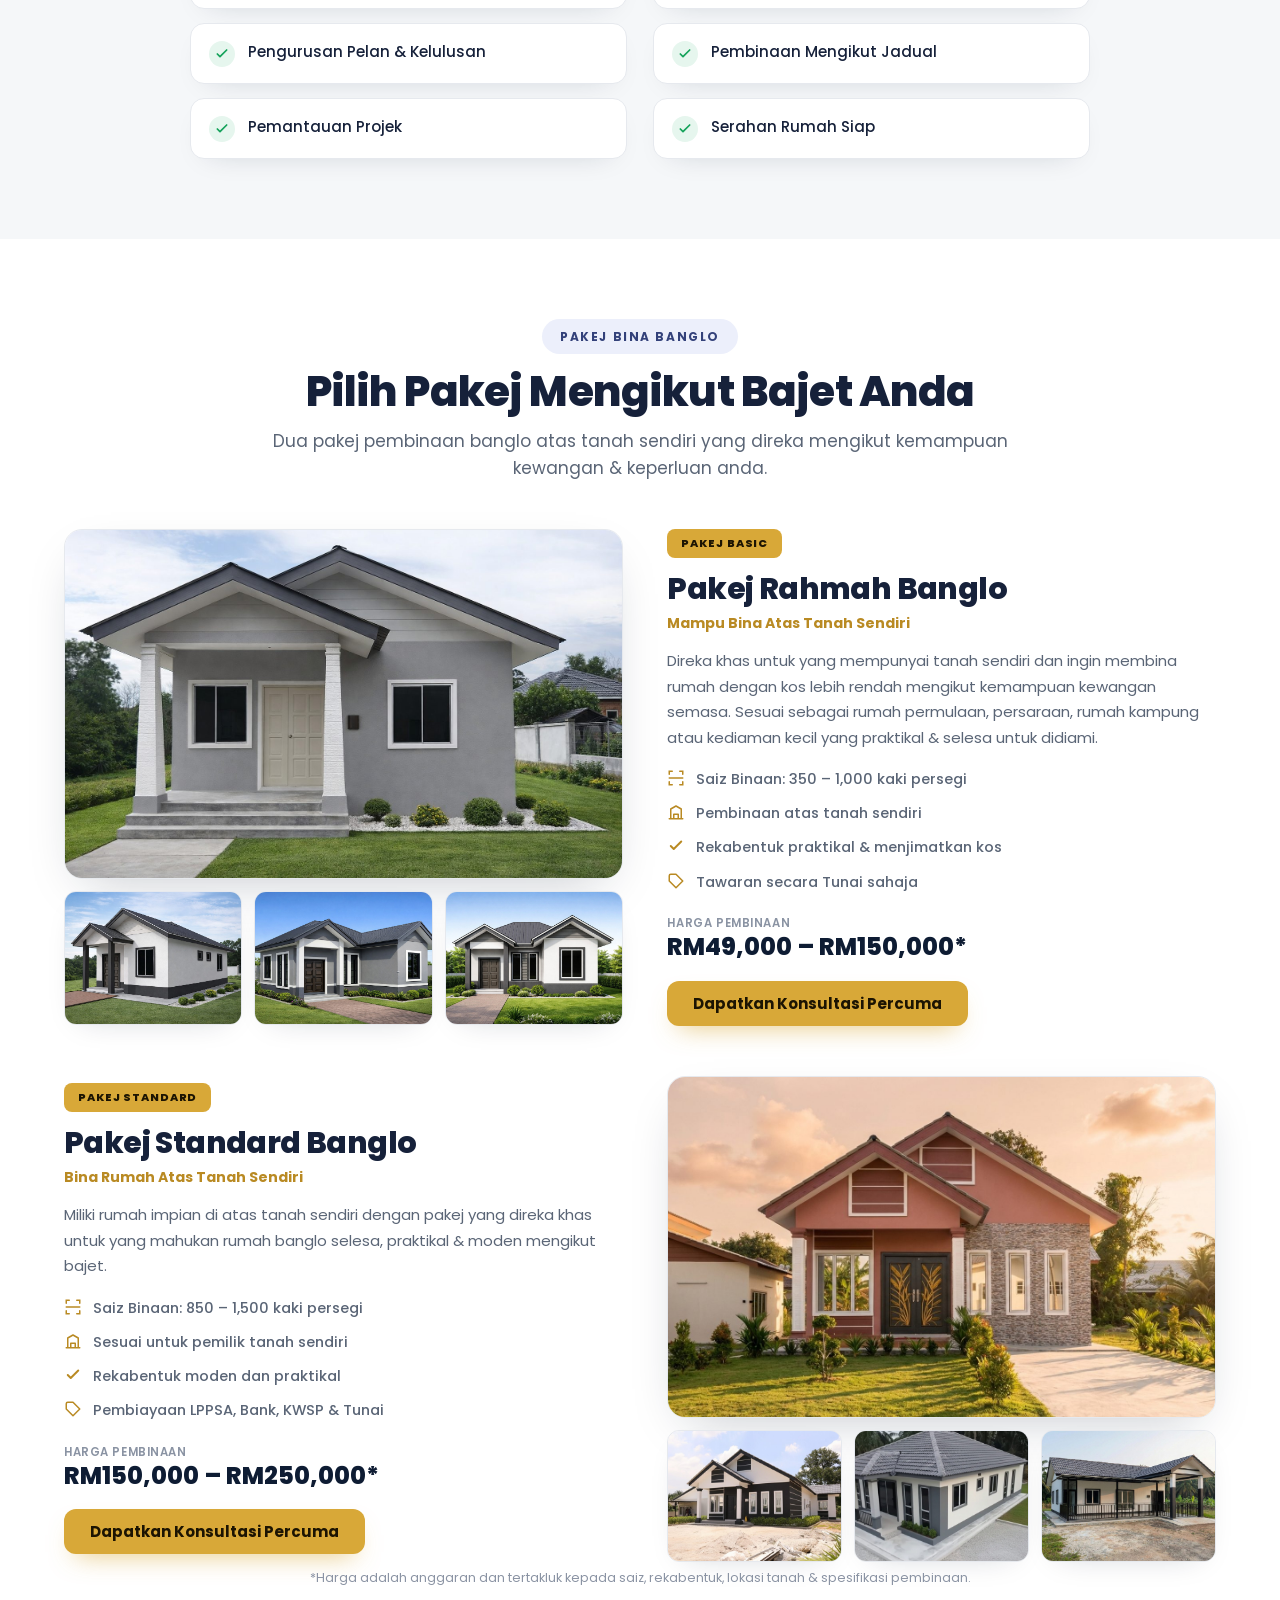
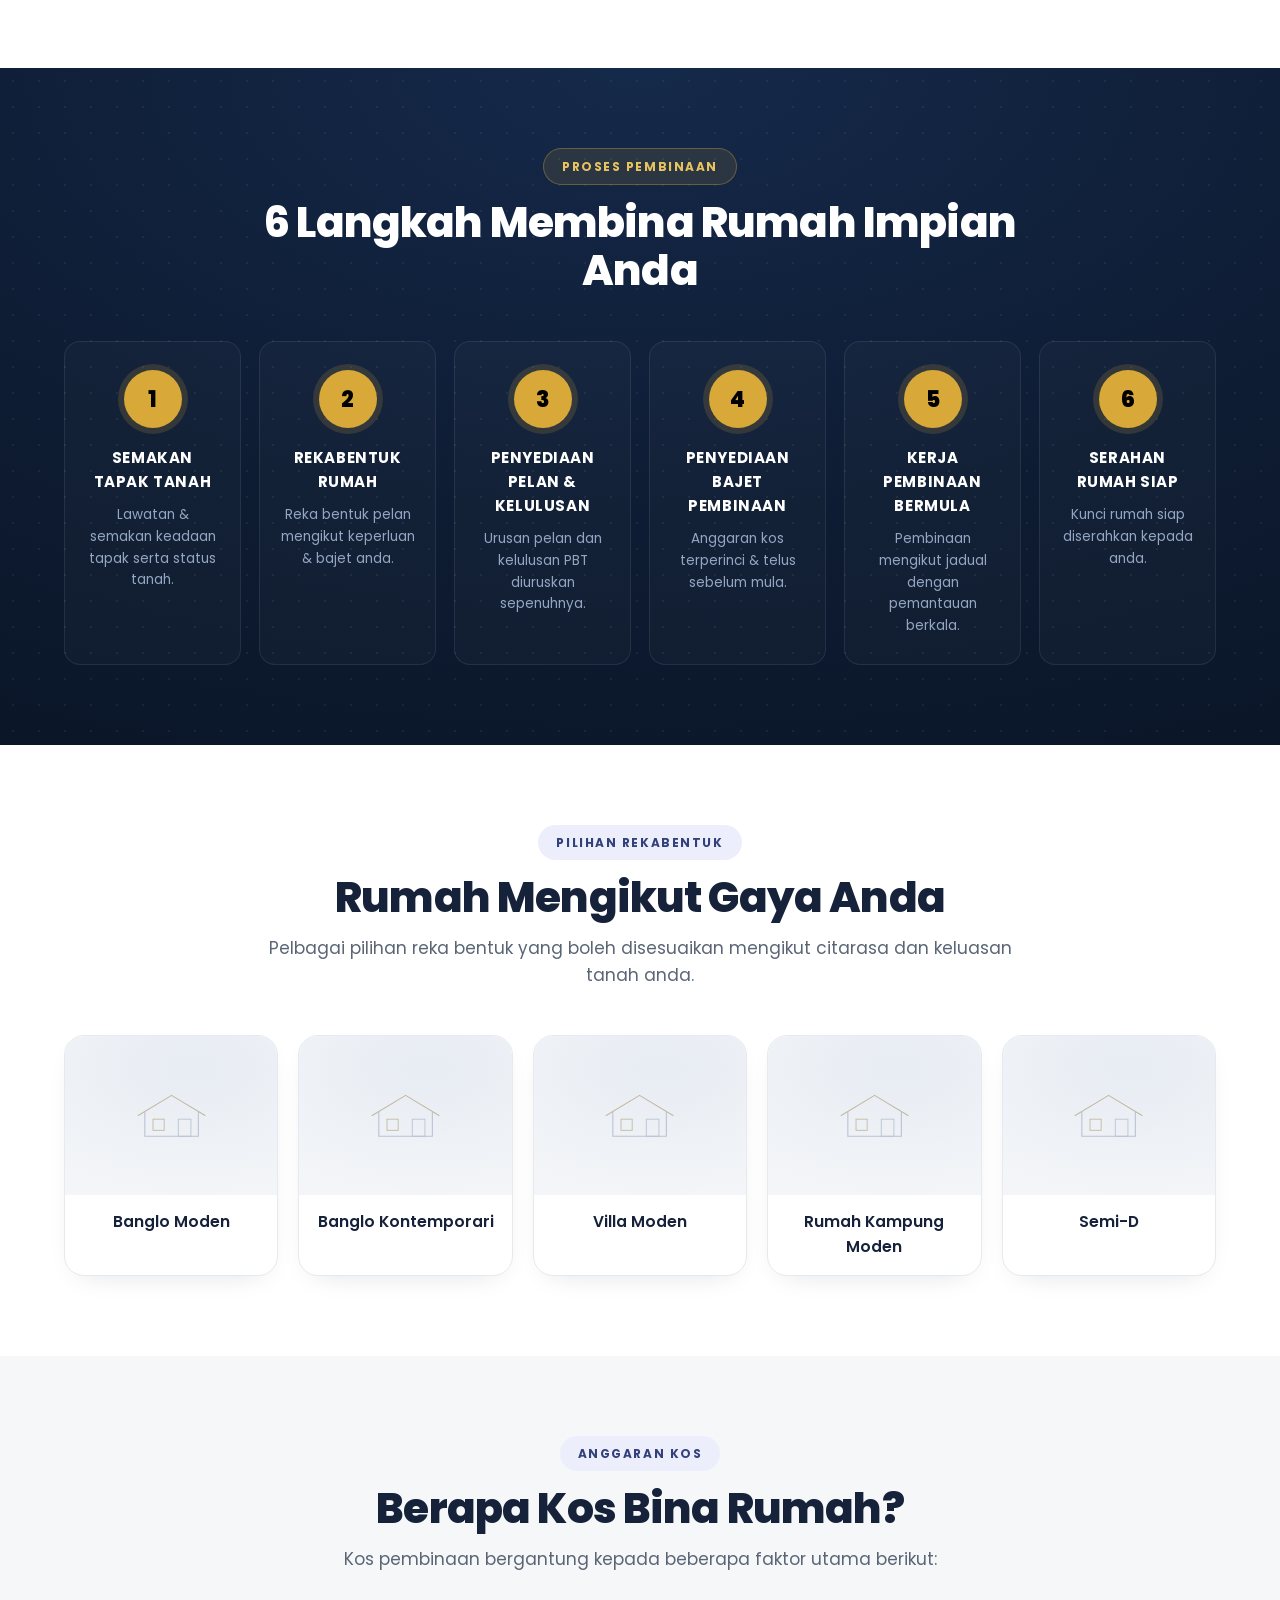
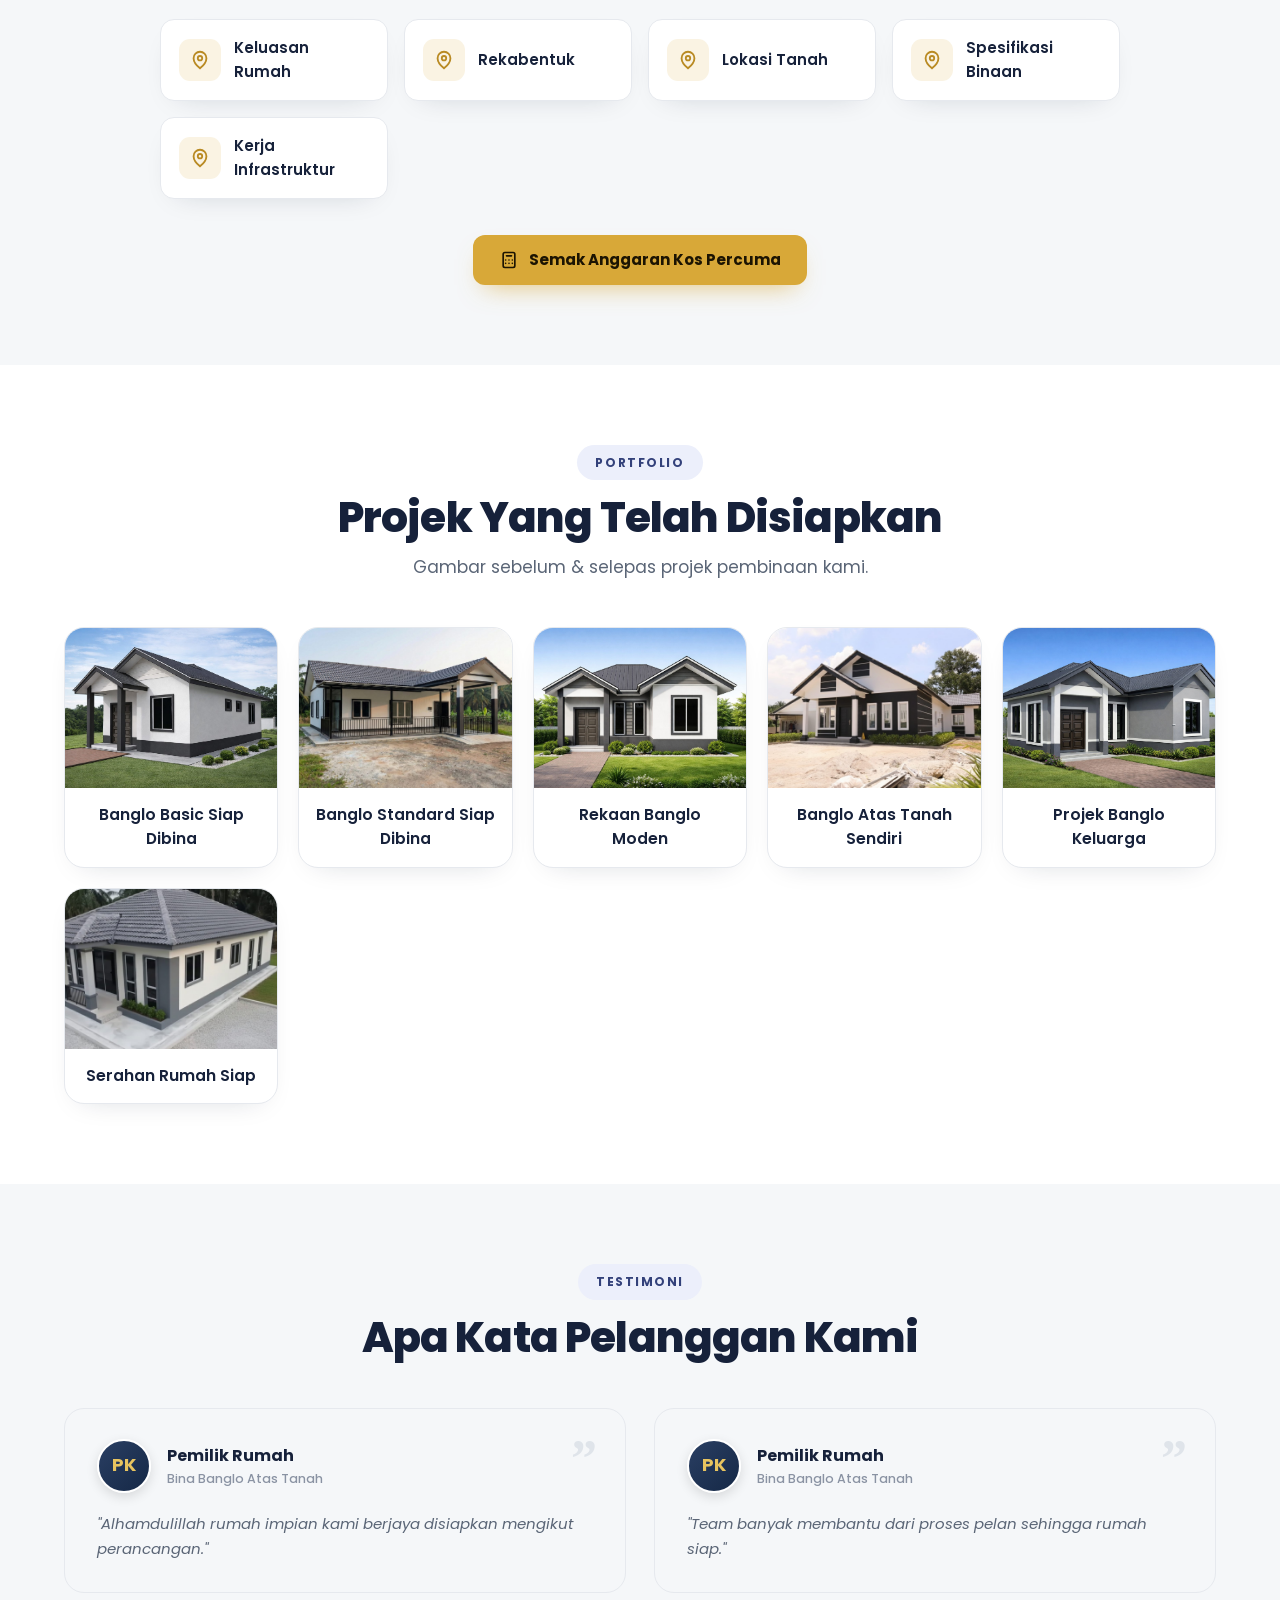
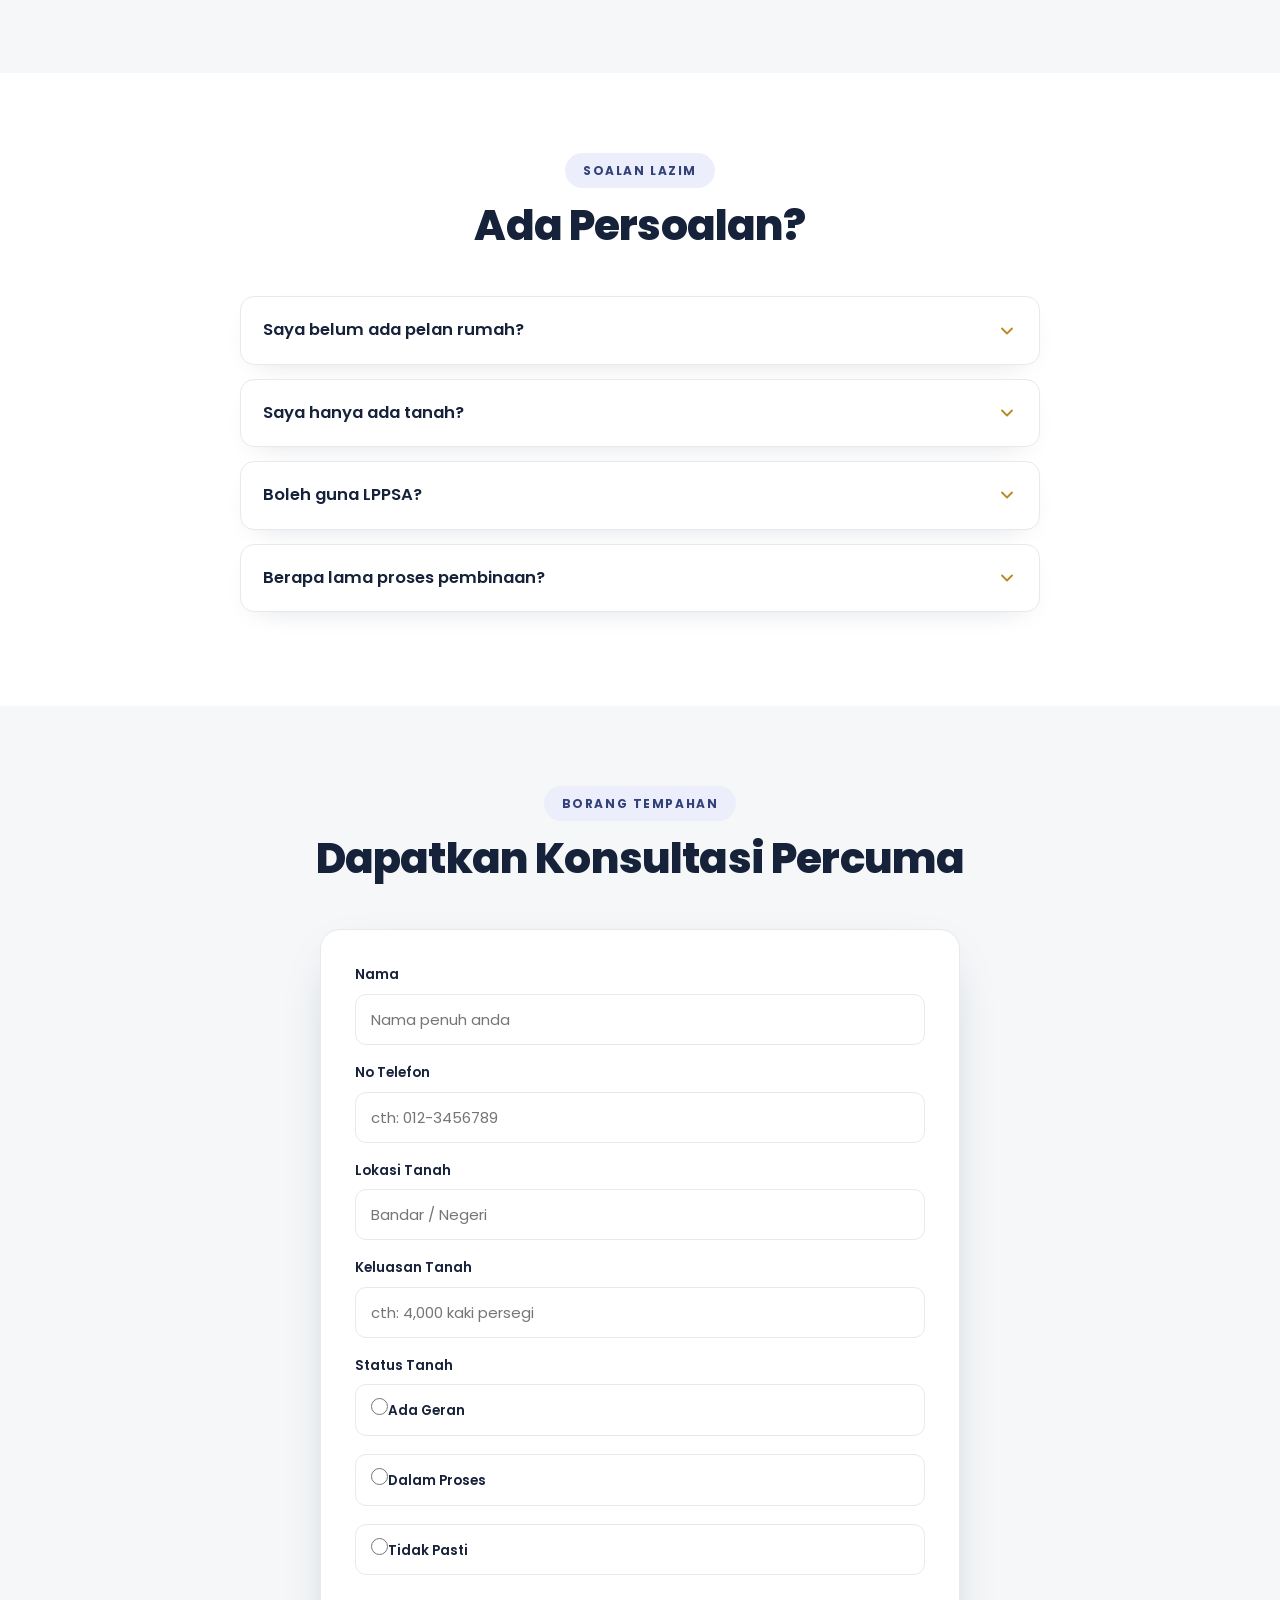
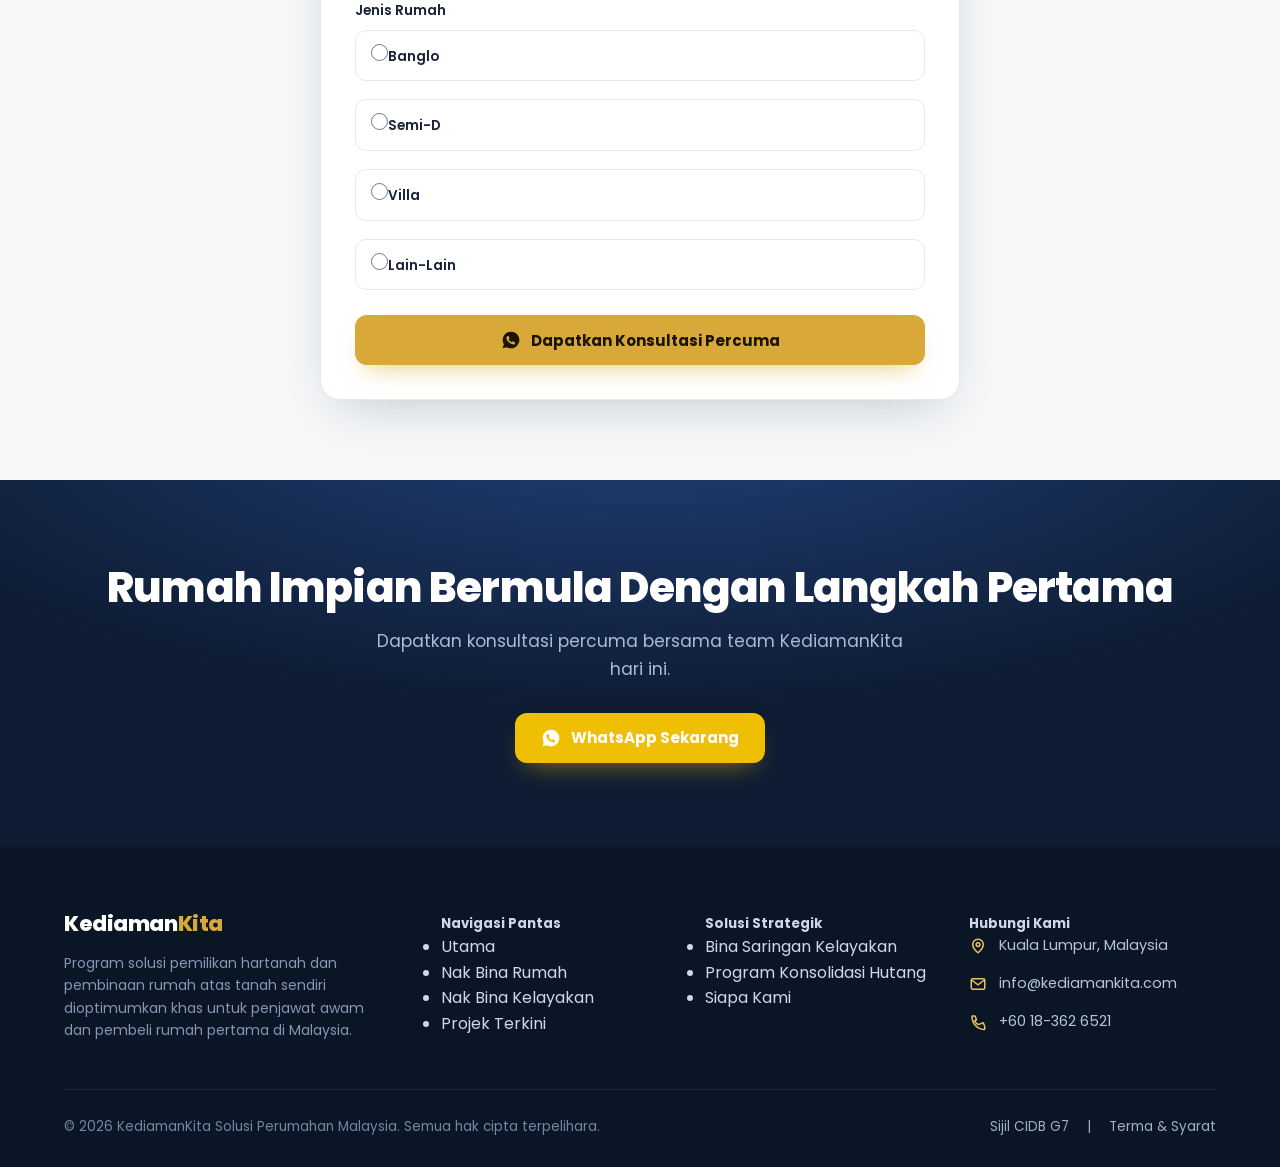
==== commit 730ebd6c: "Add files via upload" ====
--- a/bina-banglo.html
+++ b/bina-banglo.html
@@ -14,37 +14,24 @@
 <header>
   <div class="wrap nav">
     <a href="index.html" class="brand" aria-label="KediamanKita"><img class="brand-logo" src="assets/logo.png" alt="KediamanKita"></a>
-    <nav class="links"><a href="projek-perumahan.html">Projek Perumahan</a><a href="bina-atas-tanah.html">Bina Atas Tanah</a><a href="bina-banglo.html" class="active">Bina Banglo</a><a href="bina-kelayakan.html">Bina Kelayakan</a><a href="tentang-kami.html">Tentang Kami</a></nav>
-    <a href="bina-kelayakan.html" class="nav-cta"><span class="dot"></span>Tak Layak LPPSA? Semak Sini</a>
+    <nav class="links"><a href="index.html">UTAMA</a><a href="bina-banglo.html" class="active">NAK BINA RUMAH</a><a href="bina-kelayakan.html">NAK BINA KELAYAKAN</a><a href="tentang-kami.html">SIAPA KAMI</a></nav>
+    <a href="https://wa.me/60183626521" target="_blank" rel="noopener" class="nav-cta"><span class="dot"></span>Hubungi Kami</a>
     <button class="burger" id="burger" aria-label="Menu"><span></span><span></span><span></span></button>
   </div>
 </header>
-<div class="mobile-menu" id="mobileMenu">
-  <a href="projek-perumahan.html">Projek Perumahan</a><a href="bina-atas-tanah.html">Bina Atas Tanah</a><a href="bina-banglo.html">Bina Banglo</a><a href="bina-kelayakan.html">Bina Kelayakan</a><a href="tentang-kami.html">Tentang Kami</a>
-  <a href="bina-kelayakan.html" class="nav-cta"><span class="dot"></span>Tak Layak LPPSA? Semak Sini</a>
-</div>
-<section class="phero"><div class="dots"></div><div class="wrap"><div class="crumb rv"><a href='index.html'>Utama</a> &rsaquo; Bina Banglo</div><span class="eyebrow dark rv" style="margin-top:16px">Bina Banglo Atas Tanah</span><h1 class="rv">Ada Tanah Sendiri? Jom Bina Rumah Impian Anda Bersama <span class='grad'>KediamanKita</span></h1><p class="lead rv">Daripada pelan hingga rumah siap dibina. Kami membantu anda membina rumah atas tanah sendiri dengan proses yang lebih tersusun dan mudah difahami.</p><div class="row rv"><a href="#form" class="btn btn-gold"><svg class="icon" viewBox="0 0 24 24" fill="none"><path d="M3 11 12 4l9 7M5 9.5V20h14V9.5" stroke="currentColor" stroke-width="2" stroke-linecap="round" stroke-linejoin="round"/></svg>Dapatkan Konsultasi Percuma</a><a href="#kos" class="btn btn-white"><svg class="icon" viewBox="0 0 24 24" fill="none"><rect x="5" y="3" width="14" height="18" rx="2" stroke="currentColor" stroke-width="2"/><path d="M9 7h6M8 12h.01M12 12h.01M16 12h.01M8 16h.01M12 16h.01M16 16h.01" stroke="currentColor" stroke-width="2" stroke-linecap="round"/></svg>Semak Anggaran Kos Pembinaan</a></div></div></section><section class="psec"><div class="wrap"><div class="center-head rv"><span class="eyebrow light">Masalah Yang Selalu Berlaku</span><h2 style="margin-top:14px">Adakah Ini Yang Anda Risaukan?</h2></div><div class="checks"><div class="check x rv"><span class="ic"><svg viewBox="0 0 24 24" fill="none"><path d="M7 7l10 10M17 7 7 17" stroke="currentColor" stroke-width="2.4" stroke-linecap="round"/></svg></span><p>Tak tahu kos sebenar pembinaan</p></div><div class="check x rv"><span class="ic"><svg viewBox="0 0 24 24" fill="none"><path d="M7 7l10 10M17 7 7 17" stroke="currentColor" stroke-width="2.4" stroke-linecap="round"/></svg></span><p>Tak tahu bagaimana hendak bermula</p></div><div class="check x rv"><span class="ic"><svg viewBox="0 0 24 24" fill="none"><path d="M7 7l10 10M17 7 7 17" stroke="currentColor" stroke-width="2.4" stroke-linecap="round"/></svg></span><p>Takut kontraktor hilang atau projek tergendala</p></div><div class="check x rv"><span class="ic"><svg viewBox="0 0 24 24" fill="none"><path d="M7 7l10 10M17 7 7 17" stroke="currentColor" stroke-width="2.4" stroke-linecap="round"/></svg></span><p>Tak pasti proses kelulusan pelan</p></div><div class="check x rv"><span class="ic"><svg viewBox="0 0 24 24" fill="none"><path d="M7 7l10 10M17 7 7 17" stroke="currentColor" stroke-width="2.4" stroke-linecap="round"/></svg></span><p>Takut kos berubah di tengah jalan</p></div><div class="check x rv"><span class="ic"><svg viewBox="0 0 24 24" fill="none"><path d="M7 7l10 10M17 7 7 17" stroke="currentColor" stroke-width="2.4" stroke-linecap="round"/></svg></span><p>Tidak mempunyai masa untuk mengurus pembinaan</p></div></div></div></section><section class="psec bg-soft"><div class="wrap"><div class="center-head rv"><span class="eyebrow light">Kenapa KediamanKita</span><h2 style="margin-top:14px">Kami Membantu Anda Dari Awal Hingga Siap</h2></div><div class="checks"><div class="check v rv"><span class="ic"><svg viewBox="0 0 24 24" fill="none"><path d="m5 12 4 4 10-10" stroke="currentColor" stroke-width="2.6" stroke-linecap="round" stroke-linejoin="round"/></svg></span><p>Konsultasi Percuma</p></div><div class="check v rv"><span class="ic"><svg viewBox="0 0 24 24" fill="none"><path d="m5 12 4 4 10-10" stroke="currentColor" stroke-width="2.6" stroke-linecap="round" stroke-linejoin="round"/></svg></span><p>Rekabentuk Rumah Mengikut Keperluan</p></div><div class="check v rv"><span class="ic"><svg viewBox="0 0 24 24" fill="none"><path d="m5 12 4 4 10-10" stroke="currentColor" stroke-width="2.6" stroke-linecap="round" stroke-linejoin="round"/></svg></span><p>Pengurusan Pelan & Kelulusan</p></div><div class="check v rv"><span class="ic"><svg viewBox="0 0 24 24" fill="none"><path d="m5 12 4 4 10-10" stroke="currentColor" stroke-width="2.6" stroke-linecap="round" stroke-linejoin="round"/></svg></span><p>Pembinaan Mengikut Jadual</p></div><div class="check v rv"><span class="ic"><svg viewBox="0 0 24 24" fill="none"><path d="m5 12 4 4 10-10" stroke="currentColor" stroke-width="2.6" stroke-linecap="round" stroke-linejoin="round"/></svg></span><p>Pemantauan Projek</p></div><div class="check v rv"><span class="ic"><svg viewBox="0 0 24 24" fill="none"><path d="m5 12 4 4 10-10" stroke="currentColor" stroke-width="2.6" stroke-linecap="round" stroke-linejoin="round"/></svg></span><p>Serahan Rumah Siap</p></div></div></div></section><section class="psec dark" style="background:radial-gradient(120% 120% at 50% 0%,#15294a,var(--navy) 55%,var(--navy-deep))"><div class="dots"></div><div class="wrap" style="position:relative"><div class="center-head rv"><span class="eyebrow dark">Proses Pembinaan</span><h2 style="margin-top:14px">6 Langkah Membina Rumah Impian Anda</h2></div><div class="steps-auto"><div class="step rv"><div class="num">1</div><h4>Semakan Tapak Tanah</h4><p>Lawatan & semakan keadaan tapak serta status tanah.</p></div><div class="step rv"><div class="num">2</div><h4>Rekabentuk Rumah</h4><p>Reka bentuk pelan mengikut keperluan & bajet anda.</p></div><div class="step rv"><div class="num">3</div><h4>Penyediaan Pelan & Kelulusan</h4><p>Urusan pelan dan kelulusan PBT diuruskan sepenuhnya.</p></div><div class="step rv"><div class="num">4</div><h4>Penyediaan Bajet Pembinaan</h4><p>Anggaran kos terperinci & telus sebelum mula.</p></div><div class="step rv"><div class="num">5</div><h4>Kerja Pembinaan Bermula</h4><p>Pembinaan mengikut jadual dengan pemantauan berkala.</p></div><div class="step rv"><div class="num">6</div><h4>Serahan Rumah Siap</h4><p>Kunci rumah siap diserahkan kepada anda.</p></div></div></div></section><section class="psec"><div class="wrap"><div class="center-head rv"><span class="eyebrow light">Pilihan Rekabentuk</span><h2 style="margin-top:14px">Rumah Mengikut Gaya Anda</h2><p>Pelbagai pilihan reka bentuk yang boleh disesuaikan mengikut citarasa dan keluasan tanah anda.</p></div><div class="gal"><div class="g rv"><div class="ph2"><svg viewBox="0 0 240 180" fill="none" style="width:42%"><path d="M30 90 120 36l90 54" stroke="#c2b9a0" stroke-width="3" stroke-linecap="round" stroke-linejoin="round"/><path d="M48 80v66h144V80" stroke="#b9c3d4" stroke-width="3"/><rect x="70" y="100" width="30" height="30" stroke="#c2b9a0" stroke-width="2.4"/><rect x="138" y="100" width="34" height="46" stroke="#b9c3d4" stroke-width="2.4"/></svg></div><div class="lbl">Banglo Moden</div></div><div class="g rv"><div class="ph2"><svg viewBox="0 0 240 180" fill="none" style="width:42%"><path d="M30 90 120 36l90 54" stroke="#c2b9a0" stroke-width="3" stroke-linecap="round" stroke-linejoin="round"/><path d="M48 80v66h144V80" stroke="#b9c3d4" stroke-width="3"/><rect x="70" y="100" width="30" height="30" stroke="#c2b9a0" stroke-width="2.4"/><rect x="138" y="100" width="34" height="46" stroke="#b9c3d4" stroke-width="2.4"/></svg></div><div class="lbl">Banglo Kontemporari</div></div><div class="g rv"><div class="ph2"><svg viewBox="0 0 240 180" fill="none" style="width:42%"><path d="M30 90 120 36l90 54" stroke="#c2b9a0" stroke-width="3" stroke-linecap="round" stroke-linejoin="round"/><path d="M48 80v66h144V80" stroke="#b9c3d4" stroke-width="3"/><rect x="70" y="100" width="30" height="30" stroke="#c2b9a0" stroke-width="2.4"/><rect x="138" y="100" width="34" height="46" stroke="#b9c3d4" stroke-width="2.4"/></svg></div><div class="lbl">Villa Moden</div></div><div class="g rv"><div class="ph2"><svg viewBox="0 0 240 180" fill="none" style="width:42%"><path d="M30 90 120 36l90 54" stroke="#c2b9a0" stroke-width="3" stroke-linecap="round" stroke-linejoin="round"/><path d="M48 80v66h144V80" stroke="#b9c3d4" stroke-width="3"/><rect x="70" y="100" width="30" height="30" stroke="#c2b9a0" stroke-width="2.4"/><rect x="138" y="100" width="34" height="46" stroke="#b9c3d4" stroke-width="2.4"/></svg></div><div class="lbl">Rumah Kampung Moden</div></div><div class="g rv"><div class="ph2"><svg viewBox="0 0 240 180" fill="none" style="width:42%"><path d="M30 90 120 36l90 54" stroke="#c2b9a0" stroke-width="3" stroke-linecap="round" stroke-linejoin="round"/><path d="M48 80v66h144V80" stroke="#b9c3d4" stroke-width="3"/><rect x="70" y="100" width="30" height="30" stroke="#c2b9a0" stroke-width="2.4"/><rect x="138" y="100" width="34" height="46" stroke="#b9c3d4" stroke-width="2.4"/></svg></div><div class="lbl">Semi-D</div></div></div></div></section><section class="psec bg-soft" id="kos"><div class="wrap"><div class="center-head rv"><span class="eyebrow light">Anggaran Kos</span><h2 style="margin-top:14px">Berapa Kos Bina Rumah?</h2><p>Kos pembinaan bergantung kepada beberapa faktor utama berikut:</p></div><div class="factors"><div class="factor rv"><span class="ic"><svg viewBox="0 0 24 24" fill="none"><path d="M12 21s7-5.6 7-11a7 7 0 1 0-14 0c0 5.4 7 11 7 11Z" stroke="currentColor" stroke-width="2"/><circle cx="12" cy="10" r="2.4" stroke="currentColor" stroke-width="2"/></svg></span>Keluasan Rumah</div><div class="factor rv"><span class="ic"><svg viewBox="0 0 24 24" fill="none"><path d="M12 21s7-5.6 7-11a7 7 0 1 0-14 0c0 5.4 7 11 7 11Z" stroke="currentColor" stroke-width="2"/><circle cx="12" cy="10" r="2.4" stroke="currentColor" stroke-width="2"/></svg></span>Rekabentuk</div><div class="factor rv"><span class="ic"><svg viewBox="0 0 24 24" fill="none"><path d="M12 21s7-5.6 7-11a7 7 0 1 0-14 0c0 5.4 7 11 7 11Z" stroke="currentColor" stroke-width="2"/><circle cx="12" cy="10" r="2.4" stroke="currentColor" stroke-width="2"/></svg></span>Lokasi Tanah</div><div class="factor rv"><span class="ic"><svg viewBox="0 0 24 24" fill="none"><path d="M12 21s7-5.6 7-11a7 7 0 1 0-14 0c0 5.4 7 11 7 11Z" stroke="currentColor" stroke-width="2"/><circle cx="12" cy="10" r="2.4" stroke="currentColor" stroke-width="2"/></svg></span>Spesifikasi Binaan</div><div class="factor rv"><span class="ic"><svg viewBox="0 0 24 24" fill="none"><path d="M12 21s7-5.6 7-11a7 7 0 1 0-14 0c0 5.4 7 11 7 11Z" stroke="currentColor" stroke-width="2"/><circle cx="12" cy="10" r="2.4" stroke="currentColor" stroke-width="2"/></svg></span>Kerja Infrastruktur</div></div><div class="center-head rv" style="margin:36px auto 0"><a href="#form" class="btn btn-gold"><svg class="icon" viewBox="0 0 24 24" fill="none"><rect x="5" y="3" width="14" height="18" rx="2" stroke="currentColor" stroke-width="2"/><path d="M9 7h6M8 12h.01M12 12h.01M16 12h.01M8 16h.01M12 16h.01M16 16h.01" stroke="currentColor" stroke-width="2" stroke-linecap="round"/></svg>Semak Anggaran Kos Percuma</a></div></div></section><section class="psec"><div class="wrap"><div class="center-head rv"><span class="eyebrow light">Portfolio</span><h2 style="margin-top:14px">Projek Yang Telah Disiapkan</h2><p>Gambar sebelum &amp; selepas projek pembinaan kami.</p></div><div class="gal"><div class="g rv"><div class="ph2"><svg viewBox="0 0 240 180" fill="none" style="width:42%"><path d="M30 90 120 36l90 54" stroke="#c2b9a0" stroke-width="3" stroke-linecap="round" stroke-linejoin="round"/><path d="M48 80v66h144V80" stroke="#b9c3d4" stroke-width="3"/><rect x="70" y="100" width="30" height="30" stroke="#c2b9a0" stroke-width="2.4"/><rect x="138" y="100" width="34" height="46" stroke="#b9c3d4" stroke-width="2.4"/></svg></div><div class="lbl">Galeri Projek Siap</div></div><div class="g rv"><div class="ph2"><svg viewBox="0 0 240 180" fill="none" style="width:42%"><path d="M30 90 120 36l90 54" stroke="#c2b9a0" stroke-width="3" stroke-linecap="round" stroke-linejoin="round"/><path d="M48 80v66h144V80" stroke="#b9c3d4" stroke-width="3"/><rect x="70" y="100" width="30" height="30" stroke="#c2b9a0" stroke-width="2.4"/><rect x="138" y="100" width="34" height="46" stroke="#b9c3d4" stroke-width="2.4"/></svg></div><div class="lbl">Galeri Projek Siap</div></div><div class="g rv"><div class="ph2"><svg viewBox="0 0 240 180" fill="none" style="width:42%"><path d="M30 90 120 36l90 54" stroke="#c2b9a0" stroke-width="3" stroke-linecap="round" stroke-linejoin="round"/><path d="M48 80v66h144V80" stroke="#b9c3d4" stroke-width="3"/><rect x="70" y="100" width="30" height="30" stroke="#c2b9a0" stroke-width="2.4"/><rect x="138" y="100" width="34" height="46" stroke="#b9c3d4" stroke-width="2.4"/></svg></div><div class="lbl">Galeri Projek Siap</div></div></div></div></section><section class="psec bg-soft"><div class="wrap"><div class="center-head rv"><span class="eyebrow light">Testimoni</span><h2 style="margin-top:14px">Apa Kata Pelanggan Kami</h2></div><div class="tcards"><div class="tcard rv"><span class="q">&#8221;</span><div class="head"><span class="ava">PK</span><div><div class="nm">Pemilik Rumah</div><div class="role">Bina Banglo Atas Tanah</div></div></div><p class="txt">"Alhamdulillah rumah impian kami berjaya disiapkan mengikut perancangan."</p></div><div class="tcard rv"><span class="q">&#8221;</span><div class="head"><span class="ava">PK</span><div><div class="nm">Pemilik Rumah</div><div class="role">Bina Banglo Atas Tanah</div></div></div><p class="txt">"Team banyak membantu dari proses pelan sehingga rumah siap."</p></div></div></div></section><section class="psec"><div class="wrap"><div class="center-head rv"><span class="eyebrow light">Soalan Lazim</span><h2 style="margin-top:14px">Ada Persoalan?</h2></div><div class="faq"><div class="faq-item rv"><div class="faq-q">Saya belum ada pelan rumah?<span class="arw"><svg width="20" height="20" viewBox="0 0 24 24" fill="none"><path d="m6 9 6 6 6-6" stroke="currentColor" stroke-width="2.2" stroke-linecap="round" stroke-linejoin="round"/></svg></span></div><div class="faq-a"><div>Tiada masalah. Kami bantu reka bentuk pelan rumah mengikut keperluan anda dari awal.</div></div></div><div class="faq-item rv"><div class="faq-q">Saya hanya ada tanah?<span class="arw"><svg width="20" height="20" viewBox="0 0 24 24" fill="none"><path d="m6 9 6 6 6-6" stroke="currentColor" stroke-width="2.2" stroke-linecap="round" stroke-linejoin="round"/></svg></span></div><div class="faq-a"><div>Boleh. Kami bermula dari semakan tapak hingga rumah siap dibina.</div></div></div><div class="faq-item rv"><div class="faq-q">Boleh guna LPPSA?<span class="arw"><svg width="20" height="20" viewBox="0 0 24 24" fill="none"><path d="m6 9 6 6 6-6" stroke="currentColor" stroke-width="2.2" stroke-linecap="round" stroke-linejoin="round"/></svg></span></div><div class="faq-a"><div>Boleh disemak terlebih dahulu melalui program Bina Kelayakan kami.</div></div></div><div class="faq-item rv"><div class="faq-q">Berapa lama proses pembinaan?<span class="arw"><svg width="20" height="20" viewBox="0 0 24 24" fill="none"><path d="m6 9 6 6 6-6" stroke="currentColor" stroke-width="2.2" stroke-linecap="round" stroke-linejoin="round"/></svg></span></div><div class="faq-a"><div>Bergantung kepada saiz dan rekabentuk rumah yang dipilih.</div></div></div></div></div></section><section class="psec bg-soft" id="form"><div class="wrap"><div class="center-head rv"><span class="eyebrow light">Borang Tempahan</span><h2 style="margin-top:14px">Dapatkan Konsultasi Percuma</h2></div><div class="lead rv"><div class="fg"><label>Nama</label><input type="text" id="bg_nama" placeholder="Nama penuh anda"></div><div class="fg"><label>No Telefon</label><input type="tel" id="bg_tel" placeholder="cth: 012-3456789"></div><div class="fg"><label>Lokasi Tanah</label><input type="text" id="bg_lokasi" placeholder="Bandar / Negeri"></div><div class="fg"><label>Keluasan Tanah</label><input type="text" id="bg_luas" placeholder="cth: 4,000 kaki persegi"></div><div class="fg"><label>Status Tanah</label><div class="opts" data-group="bg_status"><label class="opt"><input type="radio" name="bg_status" value="Ada Geran">Ada Geran</label><label class="opt"><input type="radio" name="bg_status" value="Dalam Proses">Dalam Proses</label><label class="opt"><input type="radio" name="bg_status" value="Tidak Pasti">Tidak Pasti</label></div></div><div class="fg"><label>Jenis Rumah</label><div class="opts" data-group="bg_jenis"><label class="opt"><input type="radio" name="bg_jenis" value="Banglo">Banglo</label><label class="opt"><input type="radio" name="bg_jenis" value="Semi-D">Semi-D</label><label class="opt"><input type="radio" name="bg_jenis" value="Villa">Villa</label><label class="opt"><input type="radio" name="bg_jenis" value="Lain-Lain">Lain-Lain</label></div></div><button class="btn btn-gold" id="btnBanglo" style="width:100%"><svg class="icon" viewBox="0 0 24 24" fill="currentColor"><path d="M12 2a10 10 0 0 0-8.6 15l-1.4 5 5.1-1.3A10 10 0 1 0 12 2Zm5.3 14.1c-.2.6-1.3 1.2-1.8 1.2-.5.1-1 .2-3.3-.7-2.8-1.1-4.5-3.9-4.6-4.1-.1-.2-1.1-1.4-1.1-2.7s.7-1.9 1-2.2c.2-.2.5-.3.7-.3h.5c.2 0 .4 0 .6.5l.8 1.9c.1.2.1.4 0 .5l-.3.5-.4.4c-.1.1-.3.3-.1.5.1.3.7 1.1 1.4 1.7.9.8 1.7 1.1 2 1.2.2.1.4.1.5-.1l.6-.7c.2-.2.3-.2.5-.1l1.8.8c.2.1.4.2.4.3.1.1.1.6-.1 1.1Z"/></svg>Dapatkan Konsultasi Percuma</button></div></div></section><section class="cta"><div class="wrap rv"><h2>Rumah Impian Bermula Dengan Langkah Pertama</h2><p>Dapatkan konsultasi percuma bersama team KediamanKita hari ini.</p><div class="row"><a href="#" class="btn btn-wa js-wa"><svg class="icon" viewBox="0 0 24 24" fill="currentColor"><path d="M12 2a10 10 0 0 0-8.6 15l-1.4 5 5.1-1.3A10 10 0 1 0 12 2Zm5.3 14.1c-.2.6-1.3 1.2-1.8 1.2-.5.1-1 .2-3.3-.7-2.8-1.1-4.5-3.9-4.6-4.1-.1-.2-1.1-1.4-1.1-2.7s.7-1.9 1-2.2c.2-.2.5-.3.7-.3h.5c.2 0 .4 0 .6.5l.8 1.9c.1.2.1.4 0 .5l-.3.5-.4.4c-.1.1-.3.3-.1.5.1.3.7 1.1 1.4 1.7.9.8 1.7 1.1 2 1.2.2.1.4.1.5-.1l.6-.7c.2-.2.3-.2.5-.1l1.8.8c.2.1.4.2.4.3.1.1.1.6-.1 1.1Z"/></svg>WhatsApp Sekarang</a></div></div></section><footer>
+<div class="mobile-menu" id="mobileMenu"><a href="index.html">UTAMA</a><a href="bina-banglo.html" class="active">NAK BINA RUMAH</a><a href="bina-kelayakan.html">NAK BINA KELAYAKAN</a><a href="tentang-kami.html">SIAPA KAMI</a><a href="https://wa.me/60183626521" target="_blank" rel="noopener" class="nav-cta"><span class="dot"></span>Hubungi Kami</a></div>
+<section class="phero"><div class="dots"></div><div class="wrap"><div class="crumb rv"><a href='index.html'>Utama</a> &rsaquo; Nak Bina Rumah</div><span class="eyebrow dark rv" style="margin-top:16px">Bina Banglo Atas Tanah</span><h1 class="rv">Ada Tanah Sendiri? Jom Bina Rumah Impian Anda Bersama <span class='grad'>KediamanKita</span></h1><p class="lead rv">Daripada pelan hingga rumah siap dibina. Kami membantu anda membina rumah atas tanah sendiri dengan proses yang lebih tersusun dan mudah difahami.</p><div class="row rv"><a href="#form" class="btn btn-gold"><svg class="icon" viewBox="0 0 24 24" fill="none"><path d="M3 11 12 4l9 7M5 9.5V20h14V9.5" stroke="currentColor" stroke-width="2" stroke-linecap="round" stroke-linejoin="round"/></svg>Dapatkan Konsultasi Percuma</a><a href="#kos" class="btn btn-white"><svg class="icon" viewBox="0 0 24 24" fill="none"><rect x="5" y="3" width="14" height="18" rx="2" stroke="currentColor" stroke-width="2"/><path d="M9 7h6M8 12h.01M12 12h.01M16 12h.01M8 16h.01M12 16h.01M16 16h.01" stroke="currentColor" stroke-width="2" stroke-linecap="round"/></svg>Semak Anggaran Kos Pembinaan</a></div></div></section><section class="psec"><div class="wrap"><div class="center-head rv"><span class="eyebrow light">Masalah Yang Selalu Berlaku</span><h2 style="margin-top:14px">Adakah Ini Yang Anda Risaukan?</h2></div><div class="checks"><div class="check x rv"><span class="ic"><svg viewBox="0 0 24 24" fill="none"><path d="M7 7l10 10M17 7 7 17" stroke="currentColor" stroke-width="2.4" stroke-linecap="round"/></svg></span><p>Tak tahu kos sebenar pembinaan</p></div><div class="check x rv"><span class="ic"><svg viewBox="0 0 24 24" fill="none"><path d="M7 7l10 10M17 7 7 17" stroke="currentColor" stroke-width="2.4" stroke-linecap="round"/></svg></span><p>Tak tahu bagaimana hendak bermula</p></div><div class="check x rv"><span class="ic"><svg viewBox="0 0 24 24" fill="none"><path d="M7 7l10 10M17 7 7 17" stroke="currentColor" stroke-width="2.4" stroke-linecap="round"/></svg></span><p>Takut kontraktor hilang atau projek tergendala</p></div><div class="check x rv"><span class="ic"><svg viewBox="0 0 24 24" fill="none"><path d="M7 7l10 10M17 7 7 17" stroke="currentColor" stroke-width="2.4" stroke-linecap="round"/></svg></span><p>Tak pasti proses kelulusan pelan</p></div><div class="check x rv"><span class="ic"><svg viewBox="0 0 24 24" fill="none"><path d="M7 7l10 10M17 7 7 17" stroke="currentColor" stroke-width="2.4" stroke-linecap="round"/></svg></span><p>Takut kos berubah di tengah jalan</p></div><div class="check x rv"><span class="ic"><svg viewBox="0 0 24 24" fill="none"><path d="M7 7l10 10M17 7 7 17" stroke="currentColor" stroke-width="2.4" stroke-linecap="round"/></svg></span><p>Tidak mempunyai masa untuk mengurus pembinaan</p></div></div></div></section><section class="psec bg-soft"><div class="wrap"><div class="center-head rv"><span class="eyebrow light">Kenapa KediamanKita</span><h2 style="margin-top:14px">Kami Membantu Anda Dari Awal Hingga Siap</h2></div><div class="checks"><div class="check v rv"><span class="ic"><svg viewBox="0 0 24 24" fill="none"><path d="m5 12 4 4 10-10" stroke="currentColor" stroke-width="2.6" stroke-linecap="round" stroke-linejoin="round"/></svg></span><p>Konsultasi Percuma</p></div><div class="check v rv"><span class="ic"><svg viewBox="0 0 24 24" fill="none"><path d="m5 12 4 4 10-10" stroke="currentColor" stroke-width="2.6" stroke-linecap="round" stroke-linejoin="round"/></svg></span><p>Rekabentuk Rumah Mengikut Keperluan</p></div><div class="check v rv"><span class="ic"><svg viewBox="0 0 24 24" fill="none"><path d="m5 12 4 4 10-10" stroke="currentColor" stroke-width="2.6" stroke-linecap="round" stroke-linejoin="round"/></svg></span><p>Pengurusan Pelan & Kelulusan</p></div><div class="check v rv"><span class="ic"><svg viewBox="0 0 24 24" fill="none"><path d="m5 12 4 4 10-10" stroke="currentColor" stroke-width="2.6" stroke-linecap="round" stroke-linejoin="round"/></svg></span><p>Pembinaan Mengikut Jadual</p></div><div class="check v rv"><span class="ic"><svg viewBox="0 0 24 24" fill="none"><path d="m5 12 4 4 10-10" stroke="currentColor" stroke-width="2.6" stroke-linecap="round" stroke-linejoin="round"/></svg></span><p>Pemantauan Projek</p></div><div class="check v rv"><span class="ic"><svg viewBox="0 0 24 24" fill="none"><path d="m5 12 4 4 10-10" stroke="currentColor" stroke-width="2.6" stroke-linecap="round" stroke-linejoin="round"/></svg></span><p>Serahan Rumah Siap</p></div></div></div></section><section class="psec" id="pakej"><div class="wrap"><div class="center-head rv"><span class="eyebrow light">Pakej Bina Banglo</span><h2 style="margin-top:14px">Pilih Pakej Mengikut Bajet Anda</h2><p>Dua pakej pembinaan banglo atas tanah sendiri yang direka mengikut kemampuan kewangan &amp; keperluan anda.</p></div><div class="pkg rv"><div class="pkg-media"><div class="m0"><img src="assets/banglo-basic-1.jpg" alt="Pakej Rahmah Banglo" loading="lazy"></div><div class="thumbs"><div class="t"><img src="assets/banglo-basic-2.jpg" alt="" loading="lazy"></div><div class="t"><img src="assets/banglo-basic-3.jpg" alt="" loading="lazy"></div><div class="t"><img src="assets/banglo-basic-4.jpg" alt="" loading="lazy"></div></div></div><div class="pkg-info"><span class="tier">Pakej Basic</span><h3>Pakej Rahmah Banglo</h3><div class="sub">Mampu Bina Atas Tanah Sendiri</div><p class="d">Direka khas untuk yang mempunyai tanah sendiri dan ingin membina rumah dengan kos lebih rendah mengikut kemampuan kewangan semasa. Sesuai sebagai rumah permulaan, persaraan, rumah kampung atau kediaman kecil yang praktikal &amp; selesa untuk didiami.</p><ul class="pspecs"><li><svg viewBox="0 0 24 24" fill="none"><path d="M3 7V3h4M21 7V3h-4M3 17v4h4M21 17v4h-4M3 12h18" stroke="currentColor" stroke-width="2" stroke-linecap="round"/></svg>Saiz Binaan: 350 – 1,000 kaki persegi</li><li><svg viewBox="0 0 24 24" fill="none"><path d="M3 21h18M5 21V8l7-4 7 4v13M9 21v-6h6v6" stroke="currentColor" stroke-width="2" stroke-linecap="round" stroke-linejoin="round"/></svg>Pembinaan atas tanah sendiri</li><li><svg viewBox="0 0 24 24" fill="none"><path d="m5 12 4 4 10-10" stroke="currentColor" stroke-width="2.6" stroke-linecap="round" stroke-linejoin="round"/></svg>Rekabentuk praktikal &amp; menjimatkan kos</li><li><svg viewBox="0 0 24 24" fill="none"><path d="M3 12V5a2 2 0 0 1 2-2h7l9 9-9 9-9-9Z" stroke="currentColor" stroke-width="2" stroke-linejoin="round"/></svg>Tawaran secara Tunai sahaja</li></ul><div class="pkg-price"><div><div class="pl">Harga Pembinaan</div><div class="pp">RM49,000 – RM150,000*</div></div></div><a href="#form" class="btn btn-gold">Dapatkan Konsultasi Percuma</a></div></div><div class="pkg rev rv"><div class="pkg-media"><div class="m0"><img src="assets/banglo-std-1.jpg" alt="Pakej Standard Banglo" loading="lazy"></div><div class="thumbs"><div class="t"><img src="assets/banglo-std-2.jpg" alt="" loading="lazy"></div><div class="t"><img src="assets/banglo-std-3.jpg" alt="" loading="lazy"></div><div class="t"><img src="assets/banglo-std-4.jpg" alt="" loading="lazy"></div></div></div><div class="pkg-info"><span class="tier">Pakej Standard</span><h3>Pakej Standard Banglo</h3><div class="sub">Bina Rumah Atas Tanah Sendiri</div><p class="d">Miliki rumah impian di atas tanah sendiri dengan pakej yang direka khas untuk yang mahukan rumah banglo selesa, praktikal &amp; moden mengikut bajet.</p><ul class="pspecs"><li><svg viewBox="0 0 24 24" fill="none"><path d="M3 7V3h4M21 7V3h-4M3 17v4h4M21 17v4h-4M3 12h18" stroke="currentColor" stroke-width="2" stroke-linecap="round"/></svg>Saiz Binaan: 850 – 1,500 kaki persegi</li><li><svg viewBox="0 0 24 24" fill="none"><path d="M3 21h18M5 21V8l7-4 7 4v13M9 21v-6h6v6" stroke="currentColor" stroke-width="2" stroke-linecap="round" stroke-linejoin="round"/></svg>Sesuai untuk pemilik tanah sendiri</li><li><svg viewBox="0 0 24 24" fill="none"><path d="m5 12 4 4 10-10" stroke="currentColor" stroke-width="2.6" stroke-linecap="round" stroke-linejoin="round"/></svg>Rekabentuk moden dan praktikal</li><li><svg viewBox="0 0 24 24" fill="none"><path d="M3 12V5a2 2 0 0 1 2-2h7l9 9-9 9-9-9Z" stroke="currentColor" stroke-width="2" stroke-linejoin="round"/></svg>Pembiayaan LPPSA, Bank, KWSP &amp; Tunai</li></ul><div class="pkg-price"><div><div class="pl">Harga Pembinaan</div><div class="pp">RM150,000 – RM250,000*</div></div></div><a href="#form" class="btn btn-gold">Dapatkan Konsultasi Percuma</a></div></div><p style="text-align:center;color:var(--ink-faint);font-size:12.5px;margin-top:6px">*Harga adalah anggaran dan tertakluk kepada saiz, rekabentuk, lokasi tanah &amp; spesifikasi pembinaan.</p></div></section><section class="psec dark" style="background:radial-gradient(120% 120% at 50% 0%,#15294a,var(--navy) 55%,var(--navy-deep))"><div class="dots"></div><div class="wrap" style="position:relative"><div class="center-head rv"><span class="eyebrow dark">Proses Pembinaan</span><h2 style="margin-top:14px">6 Langkah Membina Rumah Impian Anda</h2></div><div class="steps-auto"><div class="step rv"><div class="num">1</div><h4>Semakan Tapak Tanah</h4><p>Lawatan & semakan keadaan tapak serta status tanah.</p></div><div class="step rv"><div class="num">2</div><h4>Rekabentuk Rumah</h4><p>Reka bentuk pelan mengikut keperluan & bajet anda.</p></div><div class="step rv"><div class="num">3</div><h4>Penyediaan Pelan & Kelulusan</h4><p>Urusan pelan dan kelulusan PBT diuruskan sepenuhnya.</p></div><div class="step rv"><div class="num">4</div><h4>Penyediaan Bajet Pembinaan</h4><p>Anggaran kos terperinci & telus sebelum mula.</p></div><div class="step rv"><div class="num">5</div><h4>Kerja Pembinaan Bermula</h4><p>Pembinaan mengikut jadual dengan pemantauan berkala.</p></div><div class="step rv"><div class="num">6</div><h4>Serahan Rumah Siap</h4><p>Kunci rumah siap diserahkan kepada anda.</p></div></div></div></section><section class="psec"><div class="wrap"><div class="center-head rv"><span class="eyebrow light">Pilihan Rekabentuk</span><h2 style="margin-top:14px">Rumah Mengikut Gaya Anda</h2><p>Pelbagai pilihan reka bentuk yang boleh disesuaikan mengikut citarasa dan keluasan tanah anda.</p></div><div class="gal"><div class="g rv"><div class="ph2"><svg viewBox="0 0 240 180" fill="none" style="width:42%"><path d="M30 90 120 36l90 54" stroke="#c2b9a0" stroke-width="3" stroke-linecap="round" stroke-linejoin="round"/><path d="M48 80v66h144V80" stroke="#b9c3d4" stroke-width="3"/><rect x="70" y="100" width="30" height="30" stroke="#c2b9a0" stroke-width="2.4"/><rect x="138" y="100" width="34" height="46" stroke="#b9c3d4" stroke-width="2.4"/></svg></div><div class="lbl">Banglo Moden</div></div><div class="g rv"><div class="ph2"><svg viewBox="0 0 240 180" fill="none" style="width:42%"><path d="M30 90 120 36l90 54" stroke="#c2b9a0" stroke-width="3" stroke-linecap="round" stroke-linejoin="round"/><path d="M48 80v66h144V80" stroke="#b9c3d4" stroke-width="3"/><rect x="70" y="100" width="30" height="30" stroke="#c2b9a0" stroke-width="2.4"/><rect x="138" y="100" width="34" height="46" stroke="#b9c3d4" stroke-width="2.4"/></svg></div><div class="lbl">Banglo Kontemporari</div></div><div class="g rv"><div class="ph2"><svg viewBox="0 0 240 180" fill="none" style="width:42%"><path d="M30 90 120 36l90 54" stroke="#c2b9a0" stroke-width="3" stroke-linecap="round" stroke-linejoin="round"/><path d="M48 80v66h144V80" stroke="#b9c3d4" stroke-width="3"/><rect x="70" y="100" width="30" height="30" stroke="#c2b9a0" stroke-width="2.4"/><rect x="138" y="100" width="34" height="46" stroke="#b9c3d4" stroke-width="2.4"/></svg></div><div class="lbl">Villa Moden</div></div><div class="g rv"><div class="ph2"><svg viewBox="0 0 240 180" fill="none" style="width:42%"><path d="M30 90 120 36l90 54" stroke="#c2b9a0" stroke-width="3" stroke-linecap="round" stroke-linejoin="round"/><path d="M48 80v66h144V80" stroke="#b9c3d4" stroke-width="3"/><rect x="70" y="100" width="30" height="30" stroke="#c2b9a0" stroke-width="2.4"/><rect x="138" y="100" width="34" height="46" stroke="#b9c3d4" stroke-width="2.4"/></svg></div><div class="lbl">Rumah Kampung Moden</div></div><div class="g rv"><div class="ph2"><svg viewBox="0 0 240 180" fill="none" style="width:42%"><path d="M30 90 120 36l90 54" stroke="#c2b9a0" stroke-width="3" stroke-linecap="round" stroke-linejoin="round"/><path d="M48 80v66h144V80" stroke="#b9c3d4" stroke-width="3"/><rect x="70" y="100" width="30" height="30" stroke="#c2b9a0" stroke-width="2.4"/><rect x="138" y="100" width="34" height="46" stroke="#b9c3d4" stroke-width="2.4"/></svg></div><div class="lbl">Semi-D</div></div></div></div></section><section class="psec bg-soft" id="kos"><div class="wrap"><div class="center-head rv"><span class="eyebrow light">Anggaran Kos</span><h2 style="margin-top:14px">Berapa Kos Bina Rumah?</h2><p>Kos pembinaan bergantung kepada beberapa faktor utama berikut:</p></div><div class="factors"><div class="factor rv"><span class="ic"><svg viewBox="0 0 24 24" fill="none"><path d="M12 21s7-5.6 7-11a7 7 0 1 0-14 0c0 5.4 7 11 7 11Z" stroke="currentColor" stroke-width="2"/><circle cx="12" cy="10" r="2.4" stroke="currentColor" stroke-width="2"/></svg></span>Keluasan Rumah</div><div class="factor rv"><span class="ic"><svg viewBox="0 0 24 24" fill="none"><path d="M12 21s7-5.6 7-11a7 7 0 1 0-14 0c0 5.4 7 11 7 11Z" stroke="currentColor" stroke-width="2"/><circle cx="12" cy="10" r="2.4" stroke="currentColor" stroke-width="2"/></svg></span>Rekabentuk</div><div class="factor rv"><span class="ic"><svg viewBox="0 0 24 24" fill="none"><path d="M12 21s7-5.6 7-11a7 7 0 1 0-14 0c0 5.4 7 11 7 11Z" stroke="currentColor" stroke-width="2"/><circle cx="12" cy="10" r="2.4" stroke="currentColor" stroke-width="2"/></svg></span>Lokasi Tanah</div><div class="factor rv"><span class="ic"><svg viewBox="0 0 24 24" fill="none"><path d="M12 21s7-5.6 7-11a7 7 0 1 0-14 0c0 5.4 7 11 7 11Z" stroke="currentColor" stroke-width="2"/><circle cx="12" cy="10" r="2.4" stroke="currentColor" stroke-width="2"/></svg></span>Spesifikasi Binaan</div><div class="factor rv"><span class="ic"><svg viewBox="0 0 24 24" fill="none"><path d="M12 21s7-5.6 7-11a7 7 0 1 0-14 0c0 5.4 7 11 7 11Z" stroke="currentColor" stroke-width="2"/><circle cx="12" cy="10" r="2.4" stroke="currentColor" stroke-width="2"/></svg></span>Kerja Infrastruktur</div></div><div class="center-head rv" style="margin:36px auto 0"><a href="#form" class="btn btn-gold"><svg class="icon" viewBox="0 0 24 24" fill="none"><rect x="5" y="3" width="14" height="18" rx="2" stroke="currentColor" stroke-width="2"/><path d="M9 7h6M8 12h.01M12 12h.01M16 12h.01M8 16h.01M12 16h.01M16 16h.01" stroke="currentColor" stroke-width="2" stroke-linecap="round"/></svg>Semak Anggaran Kos Percuma</a></div></div></section><section class="psec"><div class="wrap"><div class="center-head rv"><span class="eyebrow light">Portfolio</span><h2 style="margin-top:14px">Projek Yang Telah Disiapkan</h2><p>Gambar sebelum &amp; selepas projek pembinaan kami.</p></div><div class="gal"><div class="g rv"><div class="gimg"><img src="assets/banglo-basic-2.jpg" alt="Banglo Basic Siap Dibina" loading="lazy"></div><div class="lbl">Banglo Basic Siap Dibina</div></div><div class="g rv"><div class="gimg"><img src="assets/banglo-std-4.jpg" alt="Banglo Standard Siap Dibina" loading="lazy"></div><div class="lbl">Banglo Standard Siap Dibina</div></div><div class="g rv"><div class="gimg"><img src="assets/banglo-basic-4.jpg" alt="Rekaan Banglo Moden" loading="lazy"></div><div class="lbl">Rekaan Banglo Moden</div></div><div class="g rv"><div class="gimg"><img src="assets/banglo-std-2.jpg" alt="Banglo Atas Tanah Sendiri" loading="lazy"></div><div class="lbl">Banglo Atas Tanah Sendiri</div></div><div class="g rv"><div class="gimg"><img src="assets/banglo-basic-3.jpg" alt="Projek Banglo Keluarga" loading="lazy"></div><div class="lbl">Projek Banglo Keluarga</div></div><div class="g rv"><div class="gimg"><img src="assets/banglo-std-3.jpg" alt="Serahan Rumah Siap" loading="lazy"></div><div class="lbl">Serahan Rumah Siap</div></div></div></div></section><section class="psec bg-soft"><div class="wrap"><div class="center-head rv"><span class="eyebrow light">Testimoni</span><h2 style="margin-top:14px">Apa Kata Pelanggan Kami</h2></div><div class="tcards"><div class="tcard rv"><span class="q">&#8221;</span><div class="head"><span class="ava">PK</span><div><div class="nm">Pemilik Rumah</div><div class="role">Bina Banglo Atas Tanah</div></div></div><p class="txt">"Alhamdulillah rumah impian kami berjaya disiapkan mengikut perancangan."</p></div><div class="tcard rv"><span class="q">&#8221;</span><div class="head"><span class="ava">PK</span><div><div class="nm">Pemilik Rumah</div><div class="role">Bina Banglo Atas Tanah</div></div></div><p class="txt">"Team banyak membantu dari proses pelan sehingga rumah siap."</p></div></div></div></section><section class="psec"><div class="wrap"><div class="center-head rv"><span class="eyebrow light">Soalan Lazim</span><h2 style="margin-top:14px">Ada Persoalan?</h2></div><div class="faq"><div class="faq-item rv"><div class="faq-q">Saya belum ada pelan rumah?<span class="arw"><svg width="20" height="20" viewBox="0 0 24 24" fill="none"><path d="m6 9 6 6 6-6" stroke="currentColor" stroke-width="2.2" stroke-linecap="round" stroke-linejoin="round"/></svg></span></div><div class="faq-a"><div>Tiada masalah. Kami bantu reka bentuk pelan rumah mengikut keperluan anda dari awal.</div></div></div><div class="faq-item rv"><div class="faq-q">Saya hanya ada tanah?<span class="arw"><svg width="20" height="20" viewBox="0 0 24 24" fill="none"><path d="m6 9 6 6 6-6" stroke="currentColor" stroke-width="2.2" stroke-linecap="round" stroke-linejoin="round"/></svg></span></div><div class="faq-a"><div>Boleh. Kami bermula dari semakan tapak hingga rumah siap dibina.</div></div></div><div class="faq-item rv"><div class="faq-q">Boleh guna LPPSA?<span class="arw"><svg width="20" height="20" viewBox="0 0 24 24" fill="none"><path d="m6 9 6 6 6-6" stroke="currentColor" stroke-width="2.2" stroke-linecap="round" stroke-linejoin="round"/></svg></span></div><div class="faq-a"><div>Boleh disemak terlebih dahulu melalui program Bina Kelayakan kami.</div></div></div><div class="faq-item rv"><div class="faq-q">Berapa lama proses pembinaan?<span class="arw"><svg width="20" height="20" viewBox="0 0 24 24" fill="none"><path d="m6 9 6 6 6-6" stroke="currentColor" stroke-width="2.2" stroke-linecap="round" stroke-linejoin="round"/></svg></span></div><div class="faq-a"><div>Bergantung kepada saiz dan rekabentuk rumah yang dipilih.</div></div></div></div></div></section><section class="psec bg-soft" id="form"><div class="wrap"><div class="center-head rv"><span class="eyebrow light">Borang Tempahan</span><h2 style="margin-top:14px">Dapatkan Konsultasi Percuma</h2></div><div class="lead rv"><div class="fg"><label>Nama</label><input type="text" id="bg_nama" placeholder="Nama penuh anda"></div><div class="fg"><label>No Telefon</label><input type="tel" id="bg_tel" placeholder="cth: 012-3456789"></div><div class="fg"><label>Lokasi Tanah</label><input type="text" id="bg_lokasi" placeholder="Bandar / Negeri"></div><div class="fg"><label>Keluasan Tanah</label><input type="text" id="bg_luas" placeholder="cth: 4,000 kaki persegi"></div><div class="fg"><label>Status Tanah</label><div class="opts" data-group="bg_status"><label class="opt"><input type="radio" name="bg_status" value="Ada Geran">Ada Geran</label><label class="opt"><input type="radio" name="bg_status" value="Dalam Proses">Dalam Proses</label><label class="opt"><input type="radio" name="bg_status" value="Tidak Pasti">Tidak Pasti</label></div></div><div class="fg"><label>Jenis Rumah</label><div class="opts" data-group="bg_jenis"><label class="opt"><input type="radio" name="bg_jenis" value="Banglo">Banglo</label><label class="opt"><input type="radio" name="bg_jenis" value="Semi-D">Semi-D</label><label class="opt"><input type="radio" name="bg_jenis" value="Villa">Villa</label><label class="opt"><input type="radio" name="bg_jenis" value="Lain-Lain">Lain-Lain</label></div></div><button class="btn btn-gold" id="btnBanglo" style="width:100%"><svg class="icon" viewBox="0 0 24 24" fill="currentColor"><path d="M12 2a10 10 0 0 0-8.6 15l-1.4 5 5.1-1.3A10 10 0 1 0 12 2Zm5.3 14.1c-.2.6-1.3 1.2-1.8 1.2-.5.1-1 .2-3.3-.7-2.8-1.1-4.5-3.9-4.6-4.1-.1-.2-1.1-1.4-1.1-2.7s.7-1.9 1-2.2c.2-.2.5-.3.7-.3h.5c.2 0 .4 0 .6.5l.8 1.9c.1.2.1.4 0 .5l-.3.5-.4.4c-.1.1-.3.3-.1.5.1.3.7 1.1 1.4 1.7.9.8 1.7 1.1 2 1.2.2.1.4.1.5-.1l.6-.7c.2-.2.3-.2.5-.1l1.8.8c.2.1.4.2.4.3.1.1.1.6-.1 1.1Z"/></svg>Dapatkan Konsultasi Percuma</button></div></div></section><section class="cta"><div class="wrap rv"><h2>Rumah Impian Bermula Dengan Langkah Pertama</h2><p>Dapatkan konsultasi percuma bersama team KediamanKita hari ini.</p><div class="row"><a href="#" class="btn btn-wa js-wa"><svg class="icon" viewBox="0 0 24 24" fill="currentColor"><path d="M12 2a10 10 0 0 0-8.6 15l-1.4 5 5.1-1.3A10 10 0 1 0 12 2Zm5.3 14.1c-.2.6-1.3 1.2-1.8 1.2-.5.1-1 .2-3.3-.7-2.8-1.1-4.5-3.9-4.6-4.1-.1-.2-1.1-1.4-1.1-2.7s.7-1.9 1-2.2c.2-.2.5-.3.7-.3h.5c.2 0 .4 0 .6.5l.8 1.9c.1.2.1.4 0 .5l-.3.5-.4.4c-.1.1-.3.3-.1.5.1.3.7 1.1 1.4 1.7.9.8 1.7 1.1 2 1.2.2.1.4.1.5-.1l.6-.7c.2-.2.3-.2.5-.1l1.8.8c.2.1.4.2.4.3.1.1.1.6-.1 1.1Z"/></svg>WhatsApp Sekarang</a></div></div></section><footer>
   <div class="wrap">
     <div class="foot-grid">
       <div class="foot-about">
         <a href="index.html" class="brand"><span class="brand-name" style="color:#fff;font-size:21px">Kediaman<span class="k">Kita</span></span></a>
         <p>Program solusi pemilikan hartanah dan pembinaan rumah atas tanah sendiri dioptimumkan khas untuk penjawat awam dan pembeli rumah pertama di Malaysia.</p>
       </div>
-      <div><h5>Navigasi Pantas</h5><ul>
-        <li><a href="projek-perumahan.html">Katalog Projek</a></li>
-        <li><a href="bina-atas-tanah.html">Bina Atas Tanah Sendiri</a></li>
-        <li><a href="bina-banglo.html">Bina Banglo</a></li>
-        <li><a href="bina-kelayakan.html">Bina Kelayakan LPPSA</a></li>
-      </ul></div>
-      <div><h5>Solusi Strategik</h5><ul>
-        <li><a href="bina-kelayakan.html">Bina Saringan Kelayakan</a></li>
-        <li><a href="bina-kelayakan.html">Program Konsolidasi Hutang</a></li>
-        <li><a href="tentang-kami.html">Tentang Kami</a></li>
-      </ul></div>
+      <div><h5>Navigasi Pantas</h5><ul><li><a href="index.html">Utama</a></li><li><a href="bina-banglo.html">Nak Bina Rumah</a></li><li><a href="bina-kelayakan.html">Nak Bina Kelayakan</a></li><li><a href="projek-perumahan.html">Projek Terkini</a></li></ul></div><div><h5>Solusi Strategik</h5><ul><li><a href="bina-kelayakan.html">Bina Saringan Kelayakan</a></li><li><a href="bina-kelayakan.html">Program Konsolidasi Hutang</a></li><li><a href="tentang-kami.html">Siapa Kami</a></li></ul></div>
       <div class="foot-contact"><h5>Hubungi Kami</h5>
         <div class="ci"><svg viewBox="0 0 24 24" fill="none"><path d="M12 21s7-5.6 7-11a7 7 0 1 0-14 0c0 5.4 7 11 7 11Z" stroke="currentColor" stroke-width="2"/><circle cx="12" cy="10" r="2.5" stroke="currentColor" stroke-width="2"/></svg>Kuala Lumpur, Malaysia</div>
         <div class="ci"><svg viewBox="0 0 24 24" fill="none"><rect x="3" y="5" width="18" height="14" rx="2" stroke="currentColor" stroke-width="2"/><path d="m4 7 8 6 8-6" stroke="currentColor" stroke-width="2"/></svg>info@kediamankita.com</div>
-        <div class="ci"><svg viewBox="0 0 24 24" fill="none"><path d="M5 4h3l2 5-2.5 1.5a11 11 0 0 0 5 5L19 13l2 5v3a1 1 0 0 1-1 1A17 17 0 0 1 4 5a1 1 0 0 1 1-1Z" stroke="currentColor" stroke-width="2" stroke-linejoin="round"/></svg>+60 12-345 6789</div>
+        <div class="ci"><svg viewBox="0 0 24 24" fill="none"><path d="M5 4h3l2 5-2.5 1.5a11 11 0 0 0 5 5L19 13l2 5v3a1 1 0 0 1-1 1A17 17 0 0 1 4 5a1 1 0 0 1 1-1Z" stroke="currentColor" stroke-width="2" stroke-linejoin="round"/></svg>+60 18-362 6521</div>
       </div>
     </div>
     <div class="foot-bottom">
--- a/style.css
+++ b/style.css
@@ -340,3 +340,36 @@
 .opt.sel{border-color:var(--gold);background:rgba(216,168,56,.09)}
 .cta .row .btn{display:inline-flex}
 @media(max-width:760px){.checks,.ba{grid-template-columns:1fr}}
+
+/* ============ TESTIMONI PHOTO GALLERY ============ */
+.tgal{display:grid;grid-template-columns:repeat(auto-fit,minmax(290px,1fr));gap:22px}
+.tgal .tg{border-radius:var(--r-lg);overflow:hidden;border:1px solid var(--line);box-shadow:var(--shadow-soft);background:#fff;transition:transform .2s,box-shadow .2s}
+.tgal .tg:hover{transform:translateY(-4px);box-shadow:var(--shadow)}
+.tgal .tg img{width:100%;aspect-ratio:16/10;object-fit:cover;display:block}
+.tgal .tg .cap{display:flex;align-items:center;gap:9px;padding:13px 16px;font-size:13px;font-weight:600;color:var(--ink-soft)}
+.tgal .tg .cap svg{width:16px;height:16px;color:#1aa35a;flex:none}
+
+/* ============ PAKEJ SHOWCASE (Bina Banglo) ============ */
+.pkg{display:grid;grid-template-columns:1.02fr 1fr;gap:44px;align-items:center;margin-bottom:50px}
+.pkg:last-of-type{margin-bottom:0}
+.pkg.rev .pkg-media{order:2}
+.pkg-media{display:flex;flex-direction:column;gap:12px}
+.pkg-media .m0{border-radius:18px;overflow:hidden;border:1px solid var(--line);box-shadow:var(--shadow);aspect-ratio:16/10}
+.pkg-media .thumbs{display:grid;grid-template-columns:repeat(3,1fr);gap:12px}
+.pkg-media .thumbs .t{border-radius:12px;overflow:hidden;border:1px solid var(--line);box-shadow:var(--shadow-soft);aspect-ratio:4/3}
+.pkg-media img{width:100%;height:100%;object-fit:cover;display:block}
+.pkg-info .tier{display:inline-block;background:var(--gold);color:#1c1402;font-size:11px;font-weight:800;letter-spacing:.08em;text-transform:uppercase;padding:6px 14px;border-radius:8px;margin-bottom:14px}
+.pkg-info h3{font-size:clamp(22px,3vw,30px);margin-bottom:5px}
+.pkg-info .sub{color:var(--gold-deep);font-weight:700;font-size:14px;margin-bottom:14px}
+.pkg-info p.d{color:var(--ink-soft);font-size:15px;line-height:1.7;margin-bottom:18px}
+.pkg-info .pspecs{list-style:none;margin:0 0 20px;padding:0}
+.pkg-info .pspecs li{display:flex;align-items:flex-start;gap:11px;margin:11px 0;color:var(--ink-soft);font-size:14.5px;font-weight:500}
+.pkg-info .pspecs li svg{width:18px;height:18px;color:var(--gold-deep);flex:none;margin-top:1px}
+.pkg-price{display:flex;align-items:flex-end;gap:14px;flex-wrap:wrap;margin-bottom:20px}
+.pkg-price .pl{font-size:11.5px;color:var(--ink-faint);font-weight:600;text-transform:uppercase;letter-spacing:.05em;margin-bottom:2px}
+.pkg-price .pp{font-size:24px;font-weight:800;color:var(--navy);line-height:1.1}
+@media(max-width:860px){.pkg{grid-template-columns:1fr;gap:24px;margin-bottom:40px}.pkg.rev .pkg-media{order:0}}
+
+/* real image inside .gal cards (portfolio) */
+.gal .g .gimg{aspect-ratio:4/3;overflow:hidden}
+.gal .g .gimg img{width:100%;height:100%;object-fit:cover;display:block}
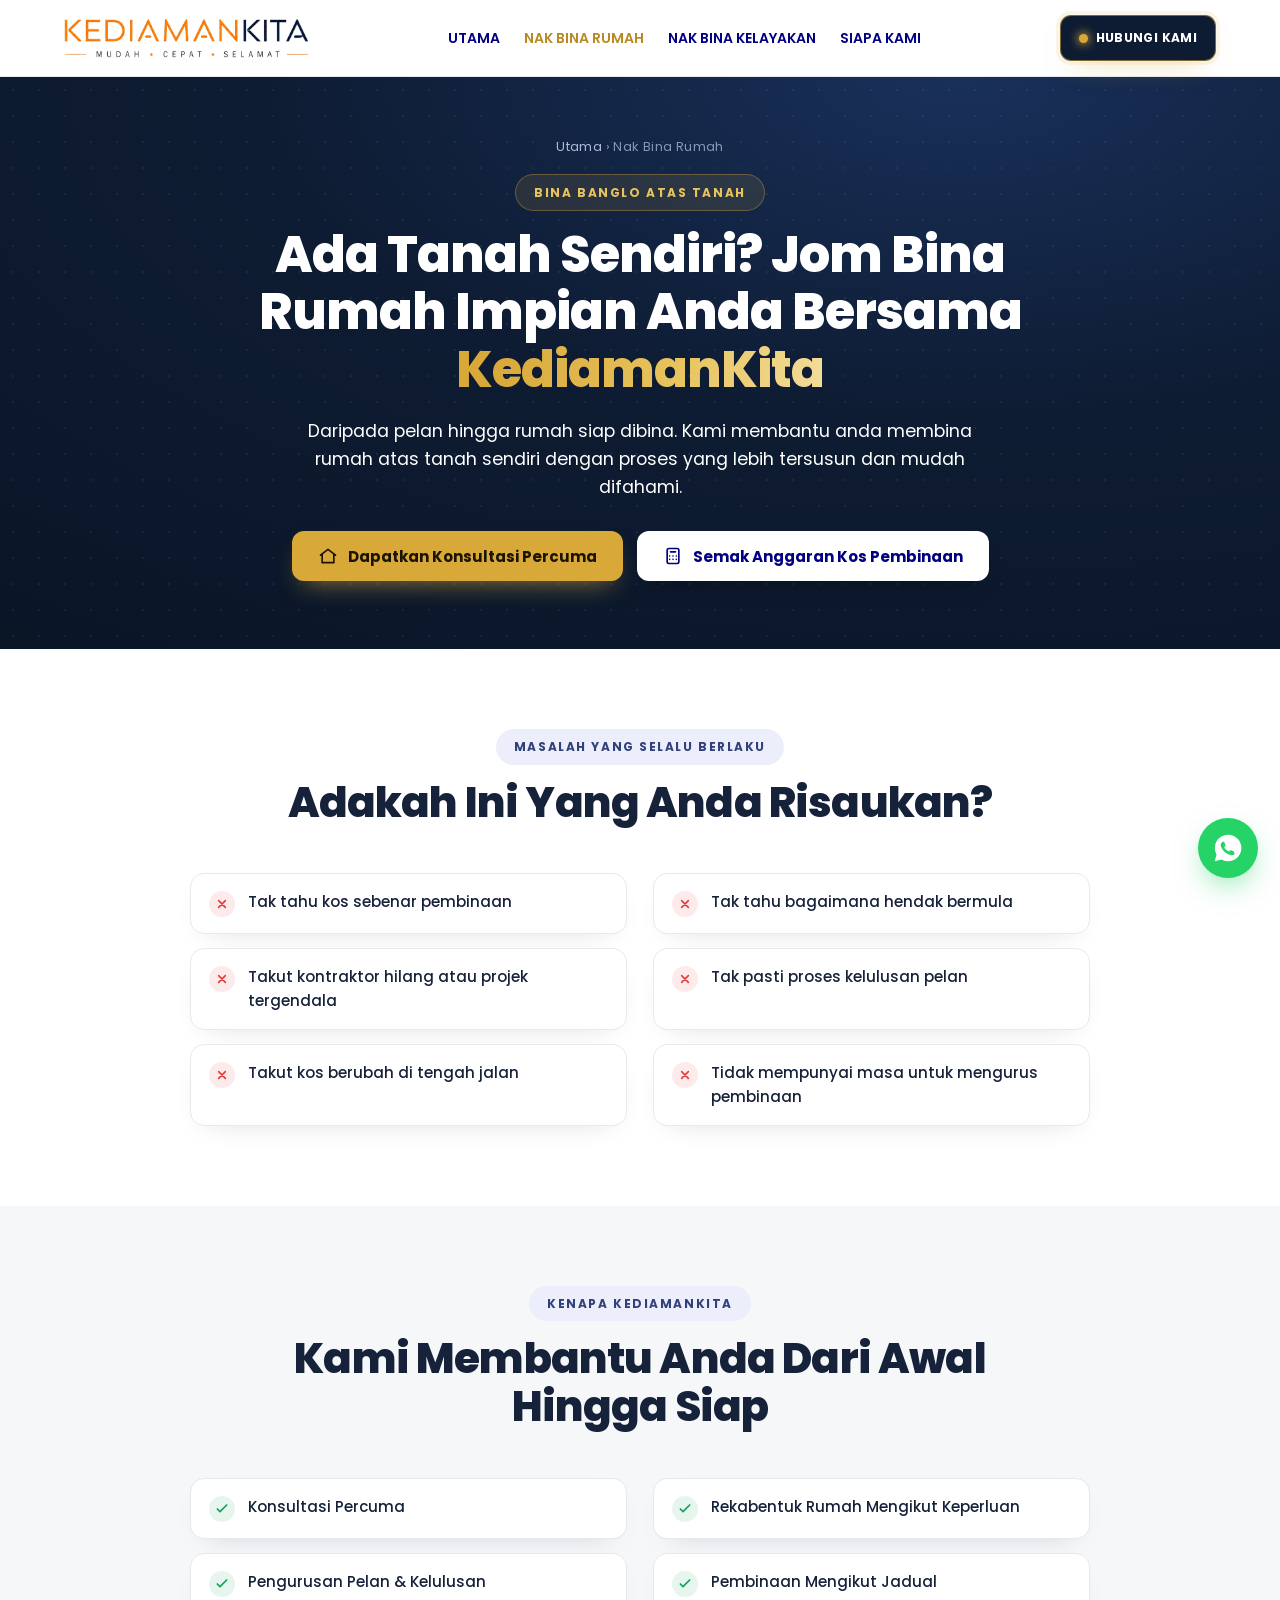
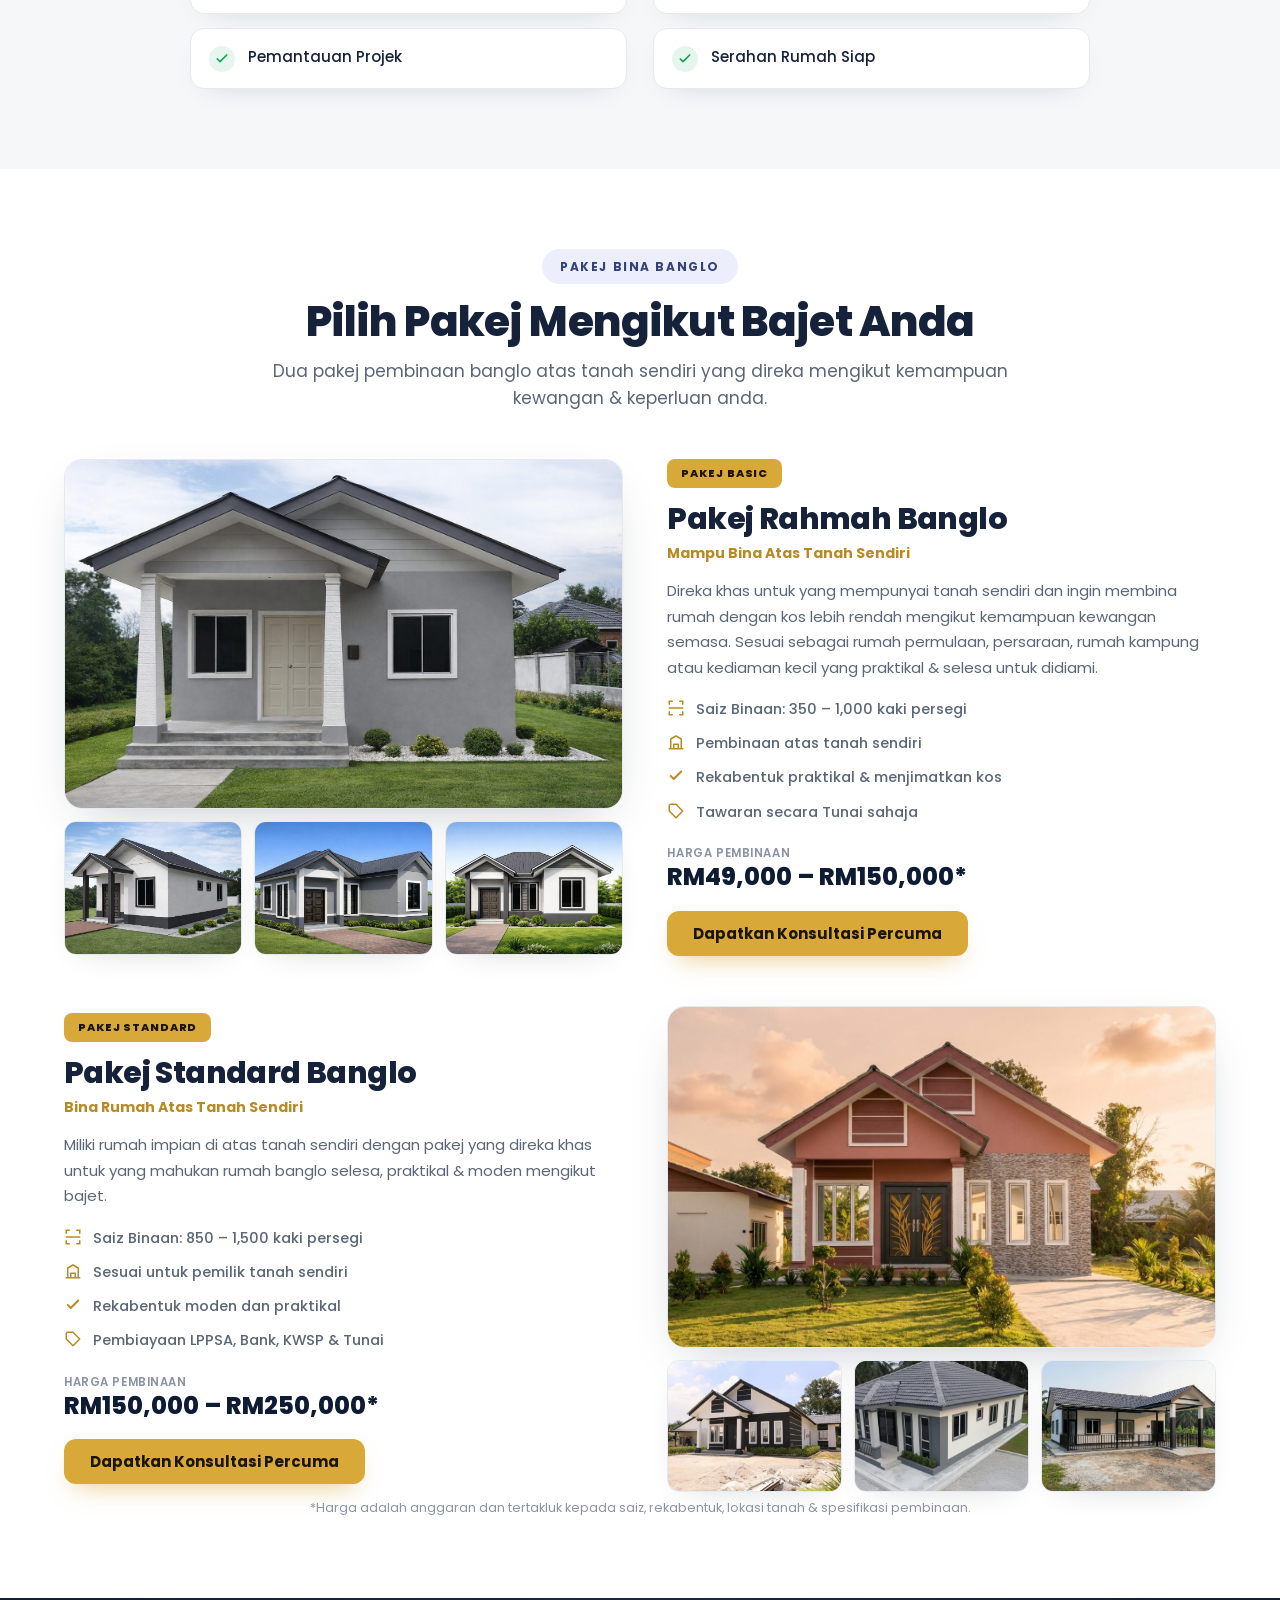
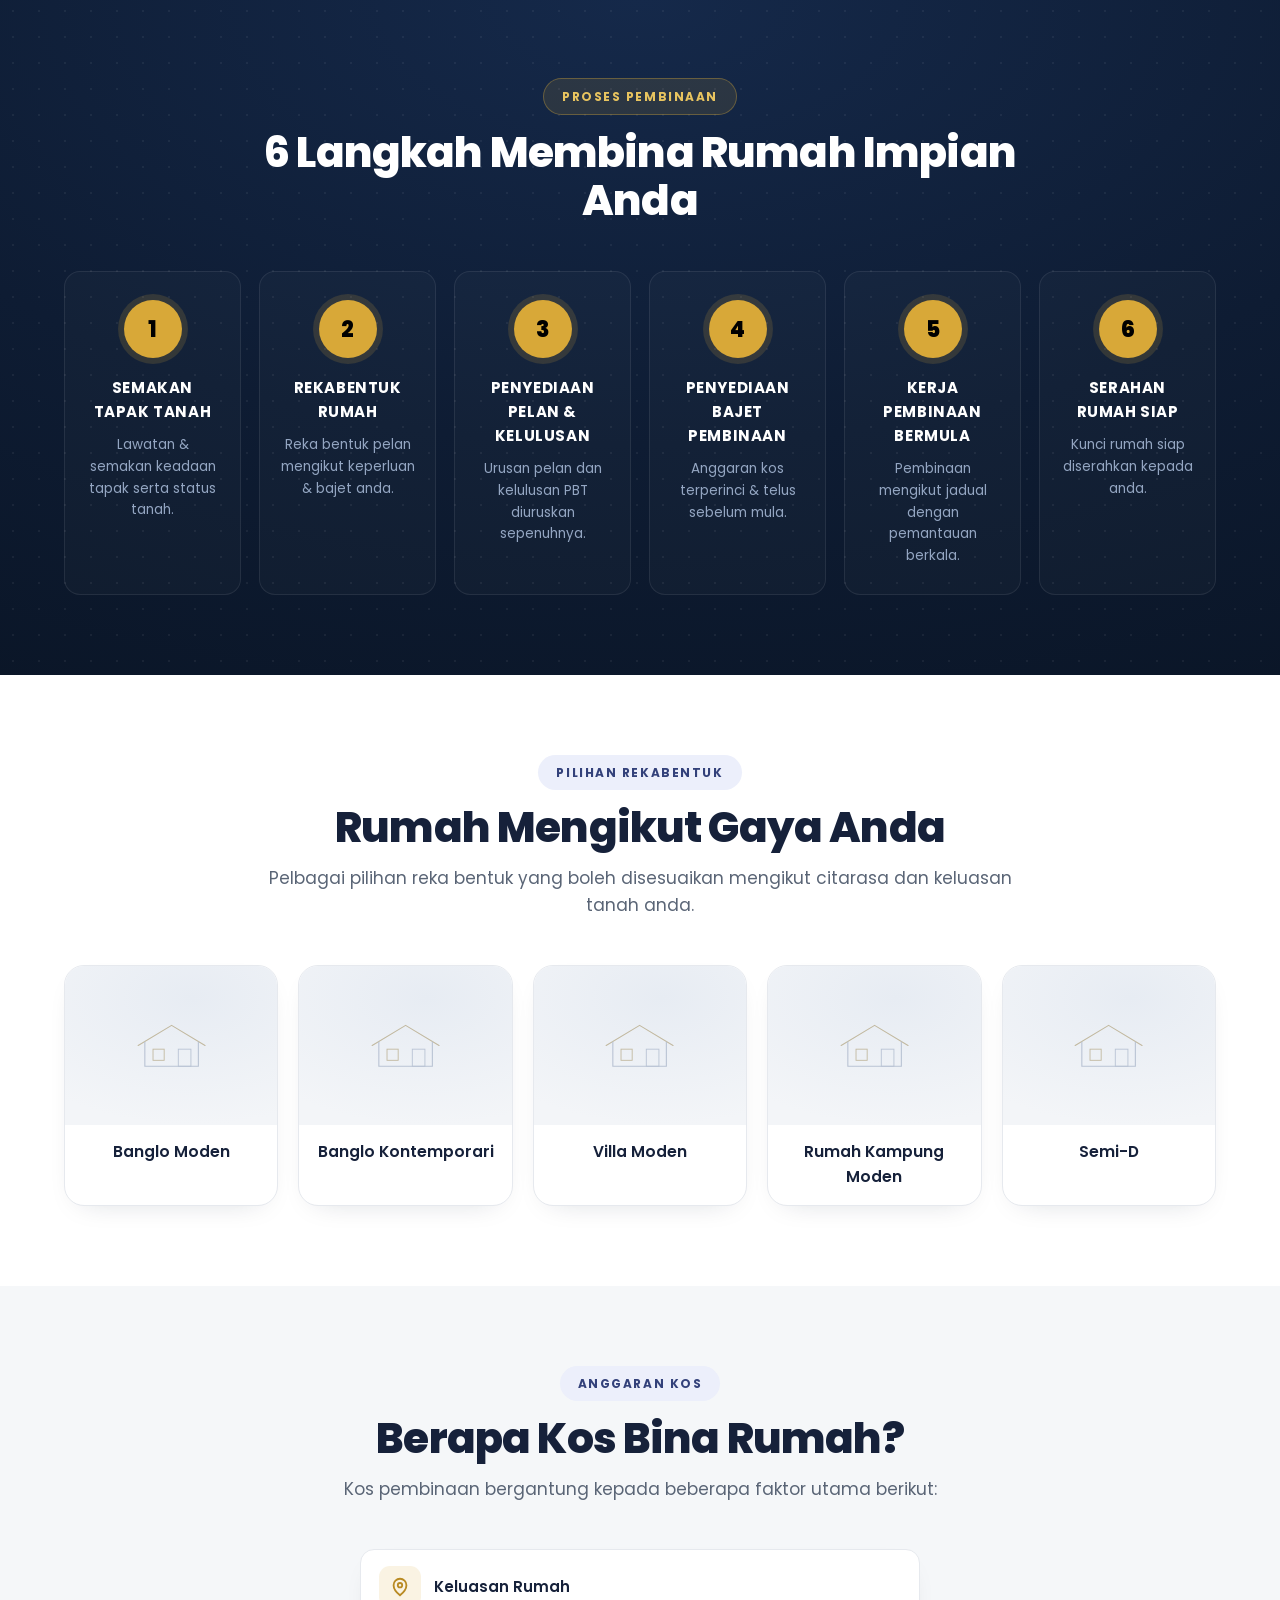
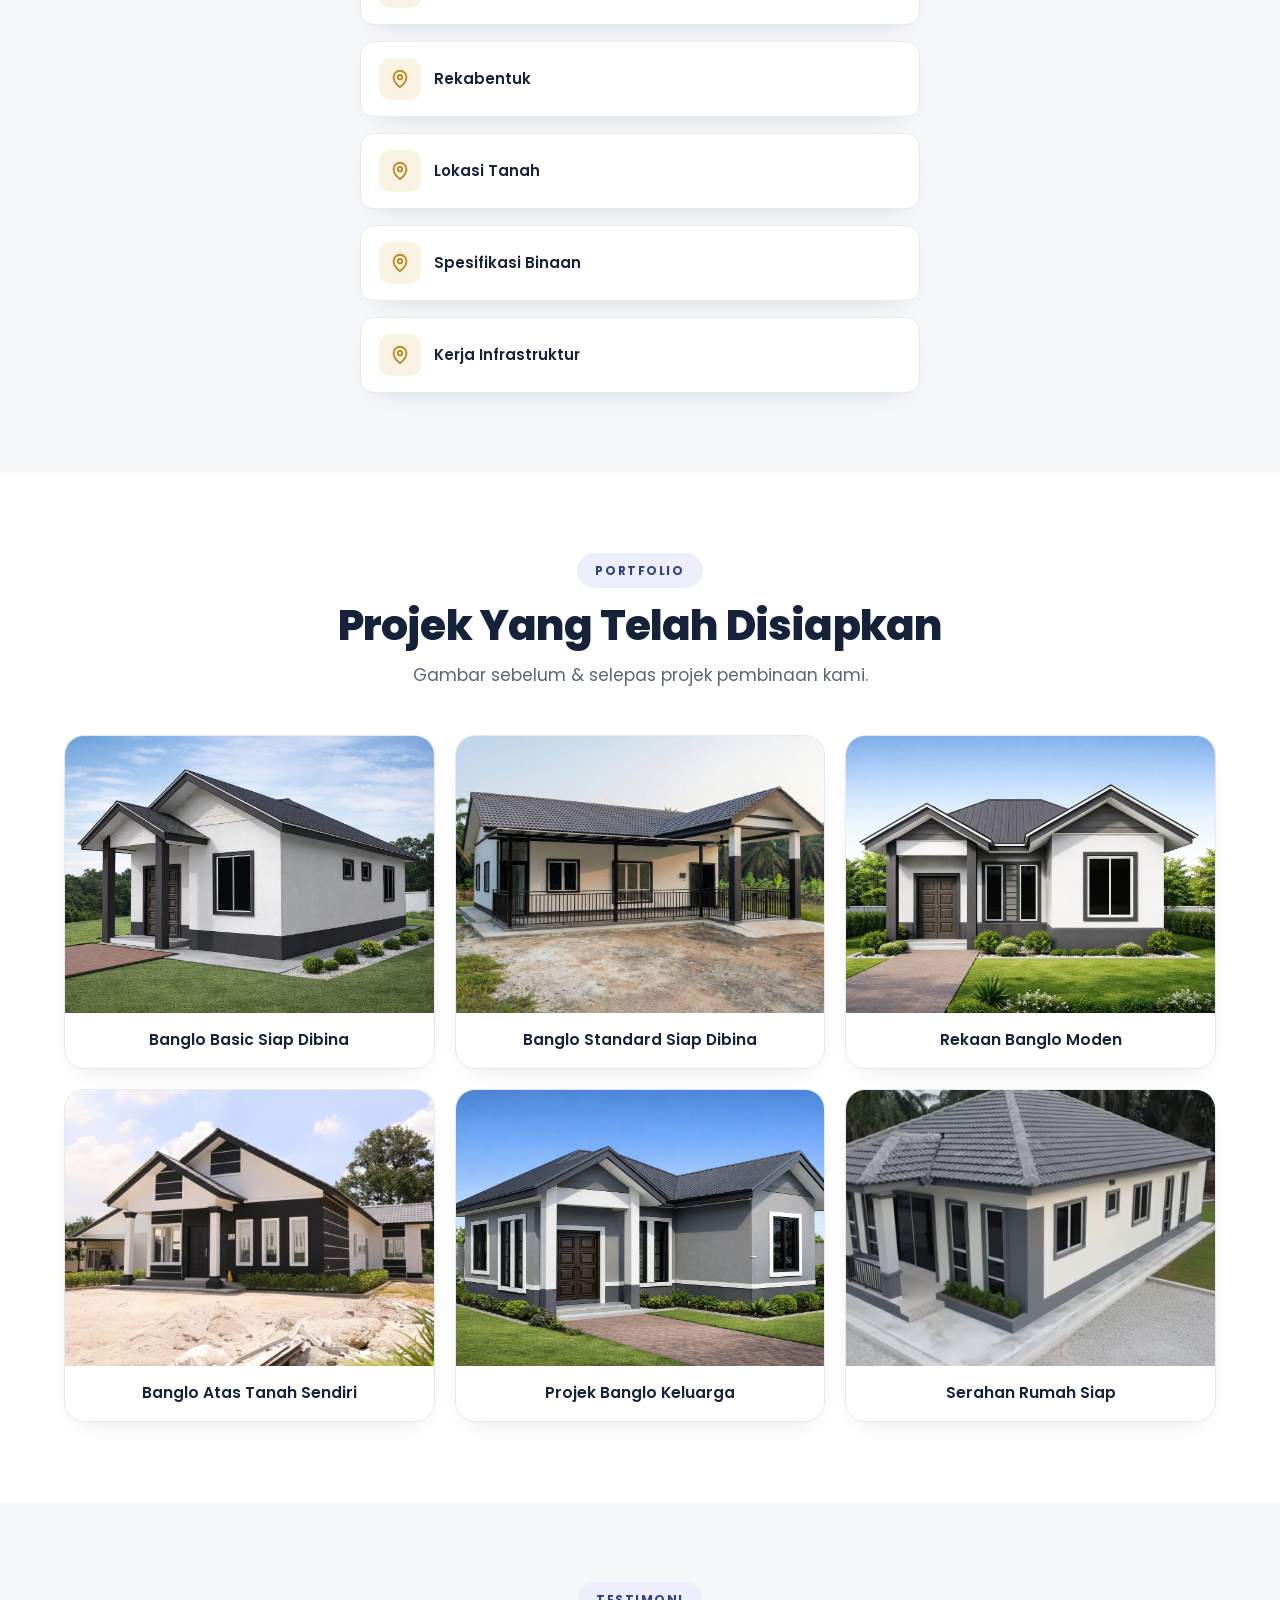
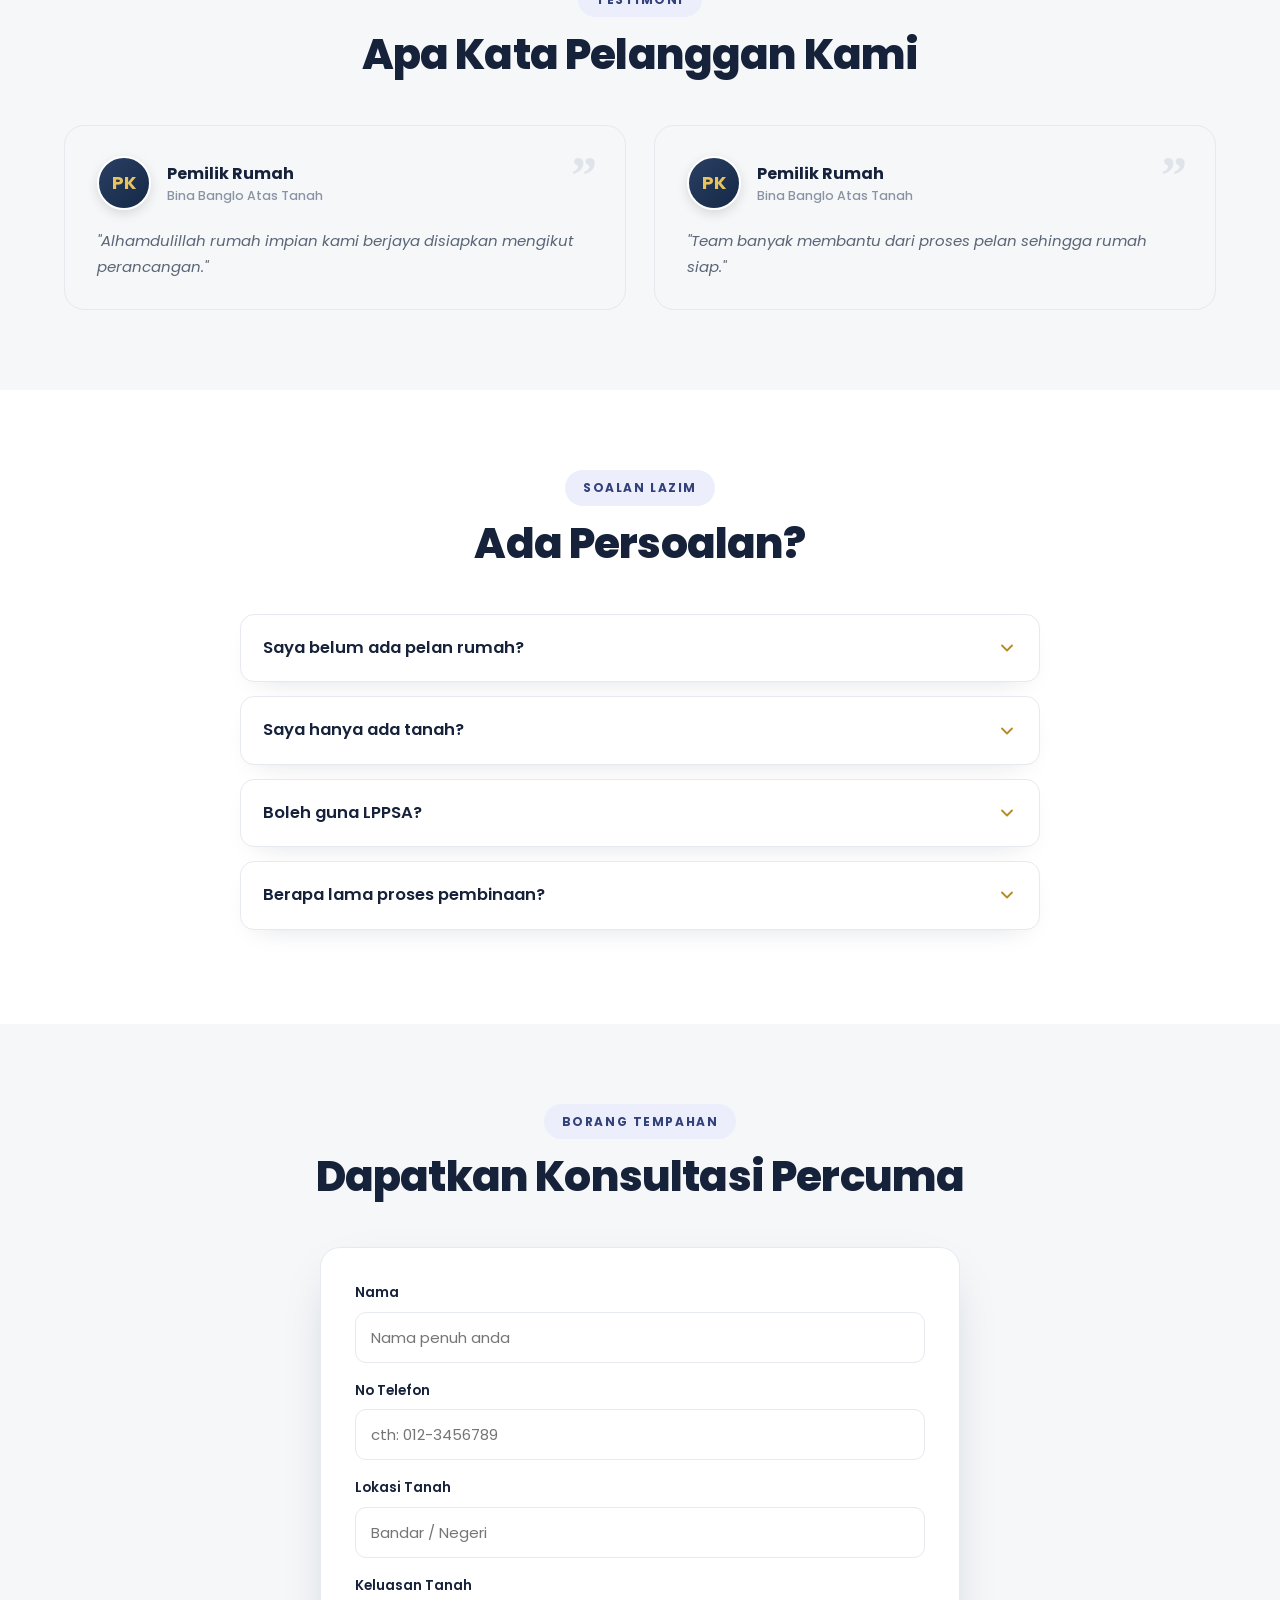
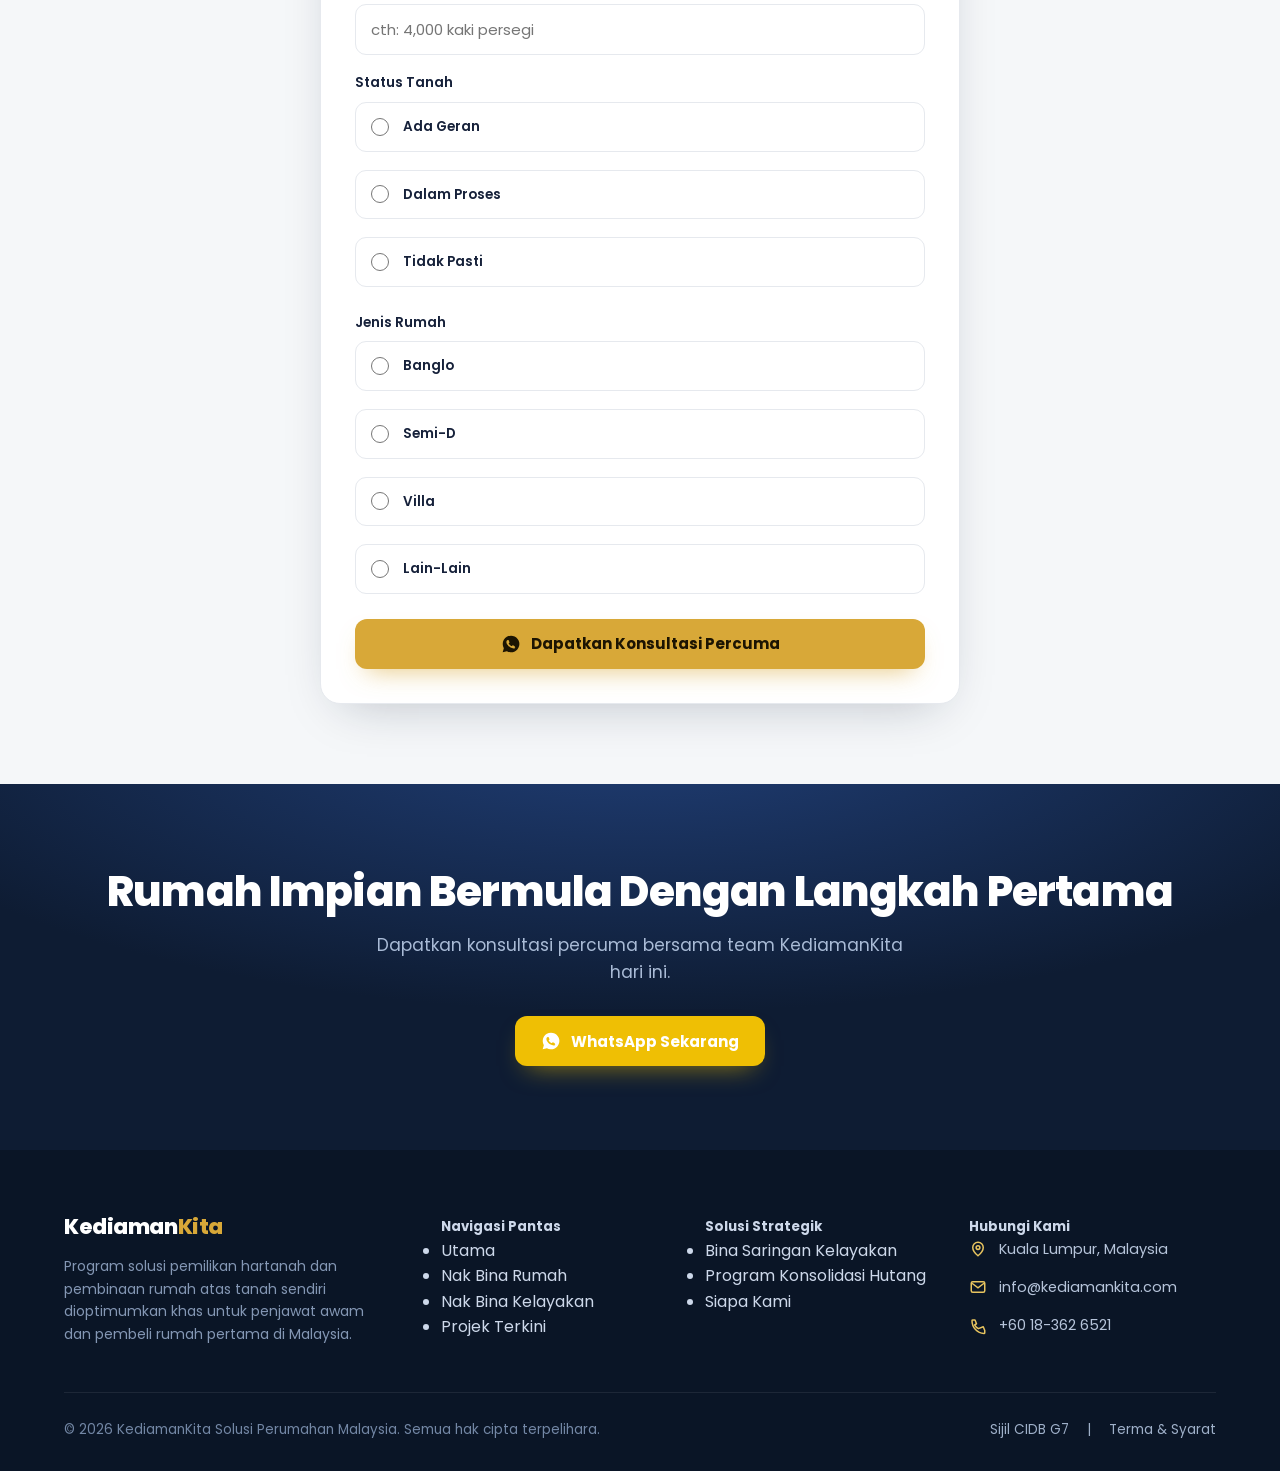
==== commit 9a65b2e8: "Add files via upload" ====
--- a/bina-banglo.html
+++ b/bina-banglo.html
@@ -20,7 +20,7 @@
   </div>
 </header>
 <div class="mobile-menu" id="mobileMenu"><a href="index.html">UTAMA</a><a href="bina-banglo.html" class="active">NAK BINA RUMAH</a><a href="bina-kelayakan.html">NAK BINA KELAYAKAN</a><a href="tentang-kami.html">SIAPA KAMI</a><a href="https://wa.me/60183626521" target="_blank" rel="noopener" class="nav-cta"><span class="dot"></span>Hubungi Kami</a></div>
-<section class="phero"><div class="dots"></div><div class="wrap"><div class="crumb rv"><a href='index.html'>Utama</a> &rsaquo; Nak Bina Rumah</div><span class="eyebrow dark rv" style="margin-top:16px">Bina Banglo Atas Tanah</span><h1 class="rv">Ada Tanah Sendiri? Jom Bina Rumah Impian Anda Bersama <span class='grad'>KediamanKita</span></h1><p class="lead rv">Daripada pelan hingga rumah siap dibina. Kami membantu anda membina rumah atas tanah sendiri dengan proses yang lebih tersusun dan mudah difahami.</p><div class="row rv"><a href="#form" class="btn btn-gold"><svg class="icon" viewBox="0 0 24 24" fill="none"><path d="M3 11 12 4l9 7M5 9.5V20h14V9.5" stroke="currentColor" stroke-width="2" stroke-linecap="round" stroke-linejoin="round"/></svg>Dapatkan Konsultasi Percuma</a><a href="#kos" class="btn btn-white"><svg class="icon" viewBox="0 0 24 24" fill="none"><rect x="5" y="3" width="14" height="18" rx="2" stroke="currentColor" stroke-width="2"/><path d="M9 7h6M8 12h.01M12 12h.01M16 12h.01M8 16h.01M12 16h.01M16 16h.01" stroke="currentColor" stroke-width="2" stroke-linecap="round"/></svg>Semak Anggaran Kos Pembinaan</a></div></div></section><section class="psec"><div class="wrap"><div class="center-head rv"><span class="eyebrow light">Masalah Yang Selalu Berlaku</span><h2 style="margin-top:14px">Adakah Ini Yang Anda Risaukan?</h2></div><div class="checks"><div class="check x rv"><span class="ic"><svg viewBox="0 0 24 24" fill="none"><path d="M7 7l10 10M17 7 7 17" stroke="currentColor" stroke-width="2.4" stroke-linecap="round"/></svg></span><p>Tak tahu kos sebenar pembinaan</p></div><div class="check x rv"><span class="ic"><svg viewBox="0 0 24 24" fill="none"><path d="M7 7l10 10M17 7 7 17" stroke="currentColor" stroke-width="2.4" stroke-linecap="round"/></svg></span><p>Tak tahu bagaimana hendak bermula</p></div><div class="check x rv"><span class="ic"><svg viewBox="0 0 24 24" fill="none"><path d="M7 7l10 10M17 7 7 17" stroke="currentColor" stroke-width="2.4" stroke-linecap="round"/></svg></span><p>Takut kontraktor hilang atau projek tergendala</p></div><div class="check x rv"><span class="ic"><svg viewBox="0 0 24 24" fill="none"><path d="M7 7l10 10M17 7 7 17" stroke="currentColor" stroke-width="2.4" stroke-linecap="round"/></svg></span><p>Tak pasti proses kelulusan pelan</p></div><div class="check x rv"><span class="ic"><svg viewBox="0 0 24 24" fill="none"><path d="M7 7l10 10M17 7 7 17" stroke="currentColor" stroke-width="2.4" stroke-linecap="round"/></svg></span><p>Takut kos berubah di tengah jalan</p></div><div class="check x rv"><span class="ic"><svg viewBox="0 0 24 24" fill="none"><path d="M7 7l10 10M17 7 7 17" stroke="currentColor" stroke-width="2.4" stroke-linecap="round"/></svg></span><p>Tidak mempunyai masa untuk mengurus pembinaan</p></div></div></div></section><section class="psec bg-soft"><div class="wrap"><div class="center-head rv"><span class="eyebrow light">Kenapa KediamanKita</span><h2 style="margin-top:14px">Kami Membantu Anda Dari Awal Hingga Siap</h2></div><div class="checks"><div class="check v rv"><span class="ic"><svg viewBox="0 0 24 24" fill="none"><path d="m5 12 4 4 10-10" stroke="currentColor" stroke-width="2.6" stroke-linecap="round" stroke-linejoin="round"/></svg></span><p>Konsultasi Percuma</p></div><div class="check v rv"><span class="ic"><svg viewBox="0 0 24 24" fill="none"><path d="m5 12 4 4 10-10" stroke="currentColor" stroke-width="2.6" stroke-linecap="round" stroke-linejoin="round"/></svg></span><p>Rekabentuk Rumah Mengikut Keperluan</p></div><div class="check v rv"><span class="ic"><svg viewBox="0 0 24 24" fill="none"><path d="m5 12 4 4 10-10" stroke="currentColor" stroke-width="2.6" stroke-linecap="round" stroke-linejoin="round"/></svg></span><p>Pengurusan Pelan & Kelulusan</p></div><div class="check v rv"><span class="ic"><svg viewBox="0 0 24 24" fill="none"><path d="m5 12 4 4 10-10" stroke="currentColor" stroke-width="2.6" stroke-linecap="round" stroke-linejoin="round"/></svg></span><p>Pembinaan Mengikut Jadual</p></div><div class="check v rv"><span class="ic"><svg viewBox="0 0 24 24" fill="none"><path d="m5 12 4 4 10-10" stroke="currentColor" stroke-width="2.6" stroke-linecap="round" stroke-linejoin="round"/></svg></span><p>Pemantauan Projek</p></div><div class="check v rv"><span class="ic"><svg viewBox="0 0 24 24" fill="none"><path d="m5 12 4 4 10-10" stroke="currentColor" stroke-width="2.6" stroke-linecap="round" stroke-linejoin="round"/></svg></span><p>Serahan Rumah Siap</p></div></div></div></section><section class="psec" id="pakej"><div class="wrap"><div class="center-head rv"><span class="eyebrow light">Pakej Bina Banglo</span><h2 style="margin-top:14px">Pilih Pakej Mengikut Bajet Anda</h2><p>Dua pakej pembinaan banglo atas tanah sendiri yang direka mengikut kemampuan kewangan &amp; keperluan anda.</p></div><div class="pkg rv"><div class="pkg-media"><div class="m0"><img src="assets/banglo-basic-1.jpg" alt="Pakej Rahmah Banglo" loading="lazy"></div><div class="thumbs"><div class="t"><img src="assets/banglo-basic-2.jpg" alt="" loading="lazy"></div><div class="t"><img src="assets/banglo-basic-3.jpg" alt="" loading="lazy"></div><div class="t"><img src="assets/banglo-basic-4.jpg" alt="" loading="lazy"></div></div></div><div class="pkg-info"><span class="tier">Pakej Basic</span><h3>Pakej Rahmah Banglo</h3><div class="sub">Mampu Bina Atas Tanah Sendiri</div><p class="d">Direka khas untuk yang mempunyai tanah sendiri dan ingin membina rumah dengan kos lebih rendah mengikut kemampuan kewangan semasa. Sesuai sebagai rumah permulaan, persaraan, rumah kampung atau kediaman kecil yang praktikal &amp; selesa untuk didiami.</p><ul class="pspecs"><li><svg viewBox="0 0 24 24" fill="none"><path d="M3 7V3h4M21 7V3h-4M3 17v4h4M21 17v4h-4M3 12h18" stroke="currentColor" stroke-width="2" stroke-linecap="round"/></svg>Saiz Binaan: 350 – 1,000 kaki persegi</li><li><svg viewBox="0 0 24 24" fill="none"><path d="M3 21h18M5 21V8l7-4 7 4v13M9 21v-6h6v6" stroke="currentColor" stroke-width="2" stroke-linecap="round" stroke-linejoin="round"/></svg>Pembinaan atas tanah sendiri</li><li><svg viewBox="0 0 24 24" fill="none"><path d="m5 12 4 4 10-10" stroke="currentColor" stroke-width="2.6" stroke-linecap="round" stroke-linejoin="round"/></svg>Rekabentuk praktikal &amp; menjimatkan kos</li><li><svg viewBox="0 0 24 24" fill="none"><path d="M3 12V5a2 2 0 0 1 2-2h7l9 9-9 9-9-9Z" stroke="currentColor" stroke-width="2" stroke-linejoin="round"/></svg>Tawaran secara Tunai sahaja</li></ul><div class="pkg-price"><div><div class="pl">Harga Pembinaan</div><div class="pp">RM49,000 – RM150,000*</div></div></div><a href="#form" class="btn btn-gold">Dapatkan Konsultasi Percuma</a></div></div><div class="pkg rev rv"><div class="pkg-media"><div class="m0"><img src="assets/banglo-std-1.jpg" alt="Pakej Standard Banglo" loading="lazy"></div><div class="thumbs"><div class="t"><img src="assets/banglo-std-2.jpg" alt="" loading="lazy"></div><div class="t"><img src="assets/banglo-std-3.jpg" alt="" loading="lazy"></div><div class="t"><img src="assets/banglo-std-4.jpg" alt="" loading="lazy"></div></div></div><div class="pkg-info"><span class="tier">Pakej Standard</span><h3>Pakej Standard Banglo</h3><div class="sub">Bina Rumah Atas Tanah Sendiri</div><p class="d">Miliki rumah impian di atas tanah sendiri dengan pakej yang direka khas untuk yang mahukan rumah banglo selesa, praktikal &amp; moden mengikut bajet.</p><ul class="pspecs"><li><svg viewBox="0 0 24 24" fill="none"><path d="M3 7V3h4M21 7V3h-4M3 17v4h4M21 17v4h-4M3 12h18" stroke="currentColor" stroke-width="2" stroke-linecap="round"/></svg>Saiz Binaan: 850 – 1,500 kaki persegi</li><li><svg viewBox="0 0 24 24" fill="none"><path d="M3 21h18M5 21V8l7-4 7 4v13M9 21v-6h6v6" stroke="currentColor" stroke-width="2" stroke-linecap="round" stroke-linejoin="round"/></svg>Sesuai untuk pemilik tanah sendiri</li><li><svg viewBox="0 0 24 24" fill="none"><path d="m5 12 4 4 10-10" stroke="currentColor" stroke-width="2.6" stroke-linecap="round" stroke-linejoin="round"/></svg>Rekabentuk moden dan praktikal</li><li><svg viewBox="0 0 24 24" fill="none"><path d="M3 12V5a2 2 0 0 1 2-2h7l9 9-9 9-9-9Z" stroke="currentColor" stroke-width="2" stroke-linejoin="round"/></svg>Pembiayaan LPPSA, Bank, KWSP &amp; Tunai</li></ul><div class="pkg-price"><div><div class="pl">Harga Pembinaan</div><div class="pp">RM150,000 – RM250,000*</div></div></div><a href="#form" class="btn btn-gold">Dapatkan Konsultasi Percuma</a></div></div><p style="text-align:center;color:var(--ink-faint);font-size:12.5px;margin-top:6px">*Harga adalah anggaran dan tertakluk kepada saiz, rekabentuk, lokasi tanah &amp; spesifikasi pembinaan.</p></div></section><section class="psec dark" style="background:radial-gradient(120% 120% at 50% 0%,#15294a,var(--navy) 55%,var(--navy-deep))"><div class="dots"></div><div class="wrap" style="position:relative"><div class="center-head rv"><span class="eyebrow dark">Proses Pembinaan</span><h2 style="margin-top:14px">6 Langkah Membina Rumah Impian Anda</h2></div><div class="steps-auto"><div class="step rv"><div class="num">1</div><h4>Semakan Tapak Tanah</h4><p>Lawatan & semakan keadaan tapak serta status tanah.</p></div><div class="step rv"><div class="num">2</div><h4>Rekabentuk Rumah</h4><p>Reka bentuk pelan mengikut keperluan & bajet anda.</p></div><div class="step rv"><div class="num">3</div><h4>Penyediaan Pelan & Kelulusan</h4><p>Urusan pelan dan kelulusan PBT diuruskan sepenuhnya.</p></div><div class="step rv"><div class="num">4</div><h4>Penyediaan Bajet Pembinaan</h4><p>Anggaran kos terperinci & telus sebelum mula.</p></div><div class="step rv"><div class="num">5</div><h4>Kerja Pembinaan Bermula</h4><p>Pembinaan mengikut jadual dengan pemantauan berkala.</p></div><div class="step rv"><div class="num">6</div><h4>Serahan Rumah Siap</h4><p>Kunci rumah siap diserahkan kepada anda.</p></div></div></div></section><section class="psec"><div class="wrap"><div class="center-head rv"><span class="eyebrow light">Pilihan Rekabentuk</span><h2 style="margin-top:14px">Rumah Mengikut Gaya Anda</h2><p>Pelbagai pilihan reka bentuk yang boleh disesuaikan mengikut citarasa dan keluasan tanah anda.</p></div><div class="gal"><div class="g rv"><div class="ph2"><svg viewBox="0 0 240 180" fill="none" style="width:42%"><path d="M30 90 120 36l90 54" stroke="#c2b9a0" stroke-width="3" stroke-linecap="round" stroke-linejoin="round"/><path d="M48 80v66h144V80" stroke="#b9c3d4" stroke-width="3"/><rect x="70" y="100" width="30" height="30" stroke="#c2b9a0" stroke-width="2.4"/><rect x="138" y="100" width="34" height="46" stroke="#b9c3d4" stroke-width="2.4"/></svg></div><div class="lbl">Banglo Moden</div></div><div class="g rv"><div class="ph2"><svg viewBox="0 0 240 180" fill="none" style="width:42%"><path d="M30 90 120 36l90 54" stroke="#c2b9a0" stroke-width="3" stroke-linecap="round" stroke-linejoin="round"/><path d="M48 80v66h144V80" stroke="#b9c3d4" stroke-width="3"/><rect x="70" y="100" width="30" height="30" stroke="#c2b9a0" stroke-width="2.4"/><rect x="138" y="100" width="34" height="46" stroke="#b9c3d4" stroke-width="2.4"/></svg></div><div class="lbl">Banglo Kontemporari</div></div><div class="g rv"><div class="ph2"><svg viewBox="0 0 240 180" fill="none" style="width:42%"><path d="M30 90 120 36l90 54" stroke="#c2b9a0" stroke-width="3" stroke-linecap="round" stroke-linejoin="round"/><path d="M48 80v66h144V80" stroke="#b9c3d4" stroke-width="3"/><rect x="70" y="100" width="30" height="30" stroke="#c2b9a0" stroke-width="2.4"/><rect x="138" y="100" width="34" height="46" stroke="#b9c3d4" stroke-width="2.4"/></svg></div><div class="lbl">Villa Moden</div></div><div class="g rv"><div class="ph2"><svg viewBox="0 0 240 180" fill="none" style="width:42%"><path d="M30 90 120 36l90 54" stroke="#c2b9a0" stroke-width="3" stroke-linecap="round" stroke-linejoin="round"/><path d="M48 80v66h144V80" stroke="#b9c3d4" stroke-width="3"/><rect x="70" y="100" width="30" height="30" stroke="#c2b9a0" stroke-width="2.4"/><rect x="138" y="100" width="34" height="46" stroke="#b9c3d4" stroke-width="2.4"/></svg></div><div class="lbl">Rumah Kampung Moden</div></div><div class="g rv"><div class="ph2"><svg viewBox="0 0 240 180" fill="none" style="width:42%"><path d="M30 90 120 36l90 54" stroke="#c2b9a0" stroke-width="3" stroke-linecap="round" stroke-linejoin="round"/><path d="M48 80v66h144V80" stroke="#b9c3d4" stroke-width="3"/><rect x="70" y="100" width="30" height="30" stroke="#c2b9a0" stroke-width="2.4"/><rect x="138" y="100" width="34" height="46" stroke="#b9c3d4" stroke-width="2.4"/></svg></div><div class="lbl">Semi-D</div></div></div></div></section><section class="psec bg-soft" id="kos"><div class="wrap"><div class="center-head rv"><span class="eyebrow light">Anggaran Kos</span><h2 style="margin-top:14px">Berapa Kos Bina Rumah?</h2><p>Kos pembinaan bergantung kepada beberapa faktor utama berikut:</p></div><div class="factors"><div class="factor rv"><span class="ic"><svg viewBox="0 0 24 24" fill="none"><path d="M12 21s7-5.6 7-11a7 7 0 1 0-14 0c0 5.4 7 11 7 11Z" stroke="currentColor" stroke-width="2"/><circle cx="12" cy="10" r="2.4" stroke="currentColor" stroke-width="2"/></svg></span>Keluasan Rumah</div><div class="factor rv"><span class="ic"><svg viewBox="0 0 24 24" fill="none"><path d="M12 21s7-5.6 7-11a7 7 0 1 0-14 0c0 5.4 7 11 7 11Z" stroke="currentColor" stroke-width="2"/><circle cx="12" cy="10" r="2.4" stroke="currentColor" stroke-width="2"/></svg></span>Rekabentuk</div><div class="factor rv"><span class="ic"><svg viewBox="0 0 24 24" fill="none"><path d="M12 21s7-5.6 7-11a7 7 0 1 0-14 0c0 5.4 7 11 7 11Z" stroke="currentColor" stroke-width="2"/><circle cx="12" cy="10" r="2.4" stroke="currentColor" stroke-width="2"/></svg></span>Lokasi Tanah</div><div class="factor rv"><span class="ic"><svg viewBox="0 0 24 24" fill="none"><path d="M12 21s7-5.6 7-11a7 7 0 1 0-14 0c0 5.4 7 11 7 11Z" stroke="currentColor" stroke-width="2"/><circle cx="12" cy="10" r="2.4" stroke="currentColor" stroke-width="2"/></svg></span>Spesifikasi Binaan</div><div class="factor rv"><span class="ic"><svg viewBox="0 0 24 24" fill="none"><path d="M12 21s7-5.6 7-11a7 7 0 1 0-14 0c0 5.4 7 11 7 11Z" stroke="currentColor" stroke-width="2"/><circle cx="12" cy="10" r="2.4" stroke="currentColor" stroke-width="2"/></svg></span>Kerja Infrastruktur</div></div><div class="center-head rv" style="margin:36px auto 0"><a href="#form" class="btn btn-gold"><svg class="icon" viewBox="0 0 24 24" fill="none"><rect x="5" y="3" width="14" height="18" rx="2" stroke="currentColor" stroke-width="2"/><path d="M9 7h6M8 12h.01M12 12h.01M16 12h.01M8 16h.01M12 16h.01M16 16h.01" stroke="currentColor" stroke-width="2" stroke-linecap="round"/></svg>Semak Anggaran Kos Percuma</a></div></div></section><section class="psec"><div class="wrap"><div class="center-head rv"><span class="eyebrow light">Portfolio</span><h2 style="margin-top:14px">Projek Yang Telah Disiapkan</h2><p>Gambar sebelum &amp; selepas projek pembinaan kami.</p></div><div class="gal"><div class="g rv"><div class="gimg"><img src="assets/banglo-basic-2.jpg" alt="Banglo Basic Siap Dibina" loading="lazy"></div><div class="lbl">Banglo Basic Siap Dibina</div></div><div class="g rv"><div class="gimg"><img src="assets/banglo-std-4.jpg" alt="Banglo Standard Siap Dibina" loading="lazy"></div><div class="lbl">Banglo Standard Siap Dibina</div></div><div class="g rv"><div class="gimg"><img src="assets/banglo-basic-4.jpg" alt="Rekaan Banglo Moden" loading="lazy"></div><div class="lbl">Rekaan Banglo Moden</div></div><div class="g rv"><div class="gimg"><img src="assets/banglo-std-2.jpg" alt="Banglo Atas Tanah Sendiri" loading="lazy"></div><div class="lbl">Banglo Atas Tanah Sendiri</div></div><div class="g rv"><div class="gimg"><img src="assets/banglo-basic-3.jpg" alt="Projek Banglo Keluarga" loading="lazy"></div><div class="lbl">Projek Banglo Keluarga</div></div><div class="g rv"><div class="gimg"><img src="assets/banglo-std-3.jpg" alt="Serahan Rumah Siap" loading="lazy"></div><div class="lbl">Serahan Rumah Siap</div></div></div></div></section><section class="psec bg-soft"><div class="wrap"><div class="center-head rv"><span class="eyebrow light">Testimoni</span><h2 style="margin-top:14px">Apa Kata Pelanggan Kami</h2></div><div class="tcards"><div class="tcard rv"><span class="q">&#8221;</span><div class="head"><span class="ava">PK</span><div><div class="nm">Pemilik Rumah</div><div class="role">Bina Banglo Atas Tanah</div></div></div><p class="txt">"Alhamdulillah rumah impian kami berjaya disiapkan mengikut perancangan."</p></div><div class="tcard rv"><span class="q">&#8221;</span><div class="head"><span class="ava">PK</span><div><div class="nm">Pemilik Rumah</div><div class="role">Bina Banglo Atas Tanah</div></div></div><p class="txt">"Team banyak membantu dari proses pelan sehingga rumah siap."</p></div></div></div></section><section class="psec"><div class="wrap"><div class="center-head rv"><span class="eyebrow light">Soalan Lazim</span><h2 style="margin-top:14px">Ada Persoalan?</h2></div><div class="faq"><div class="faq-item rv"><div class="faq-q">Saya belum ada pelan rumah?<span class="arw"><svg width="20" height="20" viewBox="0 0 24 24" fill="none"><path d="m6 9 6 6 6-6" stroke="currentColor" stroke-width="2.2" stroke-linecap="round" stroke-linejoin="round"/></svg></span></div><div class="faq-a"><div>Tiada masalah. Kami bantu reka bentuk pelan rumah mengikut keperluan anda dari awal.</div></div></div><div class="faq-item rv"><div class="faq-q">Saya hanya ada tanah?<span class="arw"><svg width="20" height="20" viewBox="0 0 24 24" fill="none"><path d="m6 9 6 6 6-6" stroke="currentColor" stroke-width="2.2" stroke-linecap="round" stroke-linejoin="round"/></svg></span></div><div class="faq-a"><div>Boleh. Kami bermula dari semakan tapak hingga rumah siap dibina.</div></div></div><div class="faq-item rv"><div class="faq-q">Boleh guna LPPSA?<span class="arw"><svg width="20" height="20" viewBox="0 0 24 24" fill="none"><path d="m6 9 6 6 6-6" stroke="currentColor" stroke-width="2.2" stroke-linecap="round" stroke-linejoin="round"/></svg></span></div><div class="faq-a"><div>Boleh disemak terlebih dahulu melalui program Bina Kelayakan kami.</div></div></div><div class="faq-item rv"><div class="faq-q">Berapa lama proses pembinaan?<span class="arw"><svg width="20" height="20" viewBox="0 0 24 24" fill="none"><path d="m6 9 6 6 6-6" stroke="currentColor" stroke-width="2.2" stroke-linecap="round" stroke-linejoin="round"/></svg></span></div><div class="faq-a"><div>Bergantung kepada saiz dan rekabentuk rumah yang dipilih.</div></div></div></div></div></section><section class="psec bg-soft" id="form"><div class="wrap"><div class="center-head rv"><span class="eyebrow light">Borang Tempahan</span><h2 style="margin-top:14px">Dapatkan Konsultasi Percuma</h2></div><div class="lead rv"><div class="fg"><label>Nama</label><input type="text" id="bg_nama" placeholder="Nama penuh anda"></div><div class="fg"><label>No Telefon</label><input type="tel" id="bg_tel" placeholder="cth: 012-3456789"></div><div class="fg"><label>Lokasi Tanah</label><input type="text" id="bg_lokasi" placeholder="Bandar / Negeri"></div><div class="fg"><label>Keluasan Tanah</label><input type="text" id="bg_luas" placeholder="cth: 4,000 kaki persegi"></div><div class="fg"><label>Status Tanah</label><div class="opts" data-group="bg_status"><label class="opt"><input type="radio" name="bg_status" value="Ada Geran">Ada Geran</label><label class="opt"><input type="radio" name="bg_status" value="Dalam Proses">Dalam Proses</label><label class="opt"><input type="radio" name="bg_status" value="Tidak Pasti">Tidak Pasti</label></div></div><div class="fg"><label>Jenis Rumah</label><div class="opts" data-group="bg_jenis"><label class="opt"><input type="radio" name="bg_jenis" value="Banglo">Banglo</label><label class="opt"><input type="radio" name="bg_jenis" value="Semi-D">Semi-D</label><label class="opt"><input type="radio" name="bg_jenis" value="Villa">Villa</label><label class="opt"><input type="radio" name="bg_jenis" value="Lain-Lain">Lain-Lain</label></div></div><button class="btn btn-gold" id="btnBanglo" style="width:100%"><svg class="icon" viewBox="0 0 24 24" fill="currentColor"><path d="M12 2a10 10 0 0 0-8.6 15l-1.4 5 5.1-1.3A10 10 0 1 0 12 2Zm5.3 14.1c-.2.6-1.3 1.2-1.8 1.2-.5.1-1 .2-3.3-.7-2.8-1.1-4.5-3.9-4.6-4.1-.1-.2-1.1-1.4-1.1-2.7s.7-1.9 1-2.2c.2-.2.5-.3.7-.3h.5c.2 0 .4 0 .6.5l.8 1.9c.1.2.1.4 0 .5l-.3.5-.4.4c-.1.1-.3.3-.1.5.1.3.7 1.1 1.4 1.7.9.8 1.7 1.1 2 1.2.2.1.4.1.5-.1l.6-.7c.2-.2.3-.2.5-.1l1.8.8c.2.1.4.2.4.3.1.1.1.6-.1 1.1Z"/></svg>Dapatkan Konsultasi Percuma</button></div></div></section><section class="cta"><div class="wrap rv"><h2>Rumah Impian Bermula Dengan Langkah Pertama</h2><p>Dapatkan konsultasi percuma bersama team KediamanKita hari ini.</p><div class="row"><a href="#" class="btn btn-wa js-wa"><svg class="icon" viewBox="0 0 24 24" fill="currentColor"><path d="M12 2a10 10 0 0 0-8.6 15l-1.4 5 5.1-1.3A10 10 0 1 0 12 2Zm5.3 14.1c-.2.6-1.3 1.2-1.8 1.2-.5.1-1 .2-3.3-.7-2.8-1.1-4.5-3.9-4.6-4.1-.1-.2-1.1-1.4-1.1-2.7s.7-1.9 1-2.2c.2-.2.5-.3.7-.3h.5c.2 0 .4 0 .6.5l.8 1.9c.1.2.1.4 0 .5l-.3.5-.4.4c-.1.1-.3.3-.1.5.1.3.7 1.1 1.4 1.7.9.8 1.7 1.1 2 1.2.2.1.4.1.5-.1l.6-.7c.2-.2.3-.2.5-.1l1.8.8c.2.1.4.2.4.3.1.1.1.6-.1 1.1Z"/></svg>WhatsApp Sekarang</a></div></div></section><footer>
+<section class="phero"><div class="dots"></div><div class="wrap"><div class="crumb rv"><a href='index.html'>Utama</a> &rsaquo; Nak Bina Rumah</div><span class="eyebrow dark rv" style="margin-top:16px">Bina Banglo Atas Tanah</span><h1 class="rv">Ada Tanah Sendiri? Jom Bina Rumah Impian Anda Bersama <span class='grad'>KediamanKita</span></h1><p class="lead rv">Daripada pelan hingga rumah siap dibina. Kami membantu anda membina rumah atas tanah sendiri dengan proses yang lebih tersusun dan mudah difahami.</p><div class="row rv"><a href="#form" class="btn btn-gold"><svg class="icon" viewBox="0 0 24 24" fill="none"><path d="M3 11 12 4l9 7M5 9.5V20h14V9.5" stroke="currentColor" stroke-width="2" stroke-linecap="round" stroke-linejoin="round"/></svg>Dapatkan Konsultasi Percuma</a><a href="#form" class="btn btn-white"><svg class="icon" viewBox="0 0 24 24" fill="none"><rect x="5" y="3" width="14" height="18" rx="2" stroke="currentColor" stroke-width="2"/><path d="M9 7h6M8 12h.01M12 12h.01M16 12h.01M8 16h.01M12 16h.01M16 16h.01" stroke="currentColor" stroke-width="2" stroke-linecap="round"/></svg>Semak Anggaran Kos Pembinaan</a></div></div></section><section class="psec"><div class="wrap"><div class="center-head rv"><span class="eyebrow light">Masalah Yang Selalu Berlaku</span><h2 style="margin-top:14px">Adakah Ini Yang Anda Risaukan?</h2></div><div class="checks"><div class="check x rv"><span class="ic"><svg viewBox="0 0 24 24" fill="none"><path d="M7 7l10 10M17 7 7 17" stroke="currentColor" stroke-width="2.4" stroke-linecap="round"/></svg></span><p>Tak tahu kos sebenar pembinaan</p></div><div class="check x rv"><span class="ic"><svg viewBox="0 0 24 24" fill="none"><path d="M7 7l10 10M17 7 7 17" stroke="currentColor" stroke-width="2.4" stroke-linecap="round"/></svg></span><p>Tak tahu bagaimana hendak bermula</p></div><div class="check x rv"><span class="ic"><svg viewBox="0 0 24 24" fill="none"><path d="M7 7l10 10M17 7 7 17" stroke="currentColor" stroke-width="2.4" stroke-linecap="round"/></svg></span><p>Takut kontraktor hilang atau projek tergendala</p></div><div class="check x rv"><span class="ic"><svg viewBox="0 0 24 24" fill="none"><path d="M7 7l10 10M17 7 7 17" stroke="currentColor" stroke-width="2.4" stroke-linecap="round"/></svg></span><p>Tak pasti proses kelulusan pelan</p></div><div class="check x rv"><span class="ic"><svg viewBox="0 0 24 24" fill="none"><path d="M7 7l10 10M17 7 7 17" stroke="currentColor" stroke-width="2.4" stroke-linecap="round"/></svg></span><p>Takut kos berubah di tengah jalan</p></div><div class="check x rv"><span class="ic"><svg viewBox="0 0 24 24" fill="none"><path d="M7 7l10 10M17 7 7 17" stroke="currentColor" stroke-width="2.4" stroke-linecap="round"/></svg></span><p>Tidak mempunyai masa untuk mengurus pembinaan</p></div></div></div></section><section class="psec bg-soft"><div class="wrap"><div class="center-head rv"><span class="eyebrow light">Kenapa KediamanKita</span><h2 style="margin-top:14px">Kami Membantu Anda Dari Awal Hingga Siap</h2></div><div class="checks"><div class="check v rv"><span class="ic"><svg viewBox="0 0 24 24" fill="none"><path d="m5 12 4 4 10-10" stroke="currentColor" stroke-width="2.6" stroke-linecap="round" stroke-linejoin="round"/></svg></span><p>Konsultasi Percuma</p></div><div class="check v rv"><span class="ic"><svg viewBox="0 0 24 24" fill="none"><path d="m5 12 4 4 10-10" stroke="currentColor" stroke-width="2.6" stroke-linecap="round" stroke-linejoin="round"/></svg></span><p>Rekabentuk Rumah Mengikut Keperluan</p></div><div class="check v rv"><span class="ic"><svg viewBox="0 0 24 24" fill="none"><path d="m5 12 4 4 10-10" stroke="currentColor" stroke-width="2.6" stroke-linecap="round" stroke-linejoin="round"/></svg></span><p>Pengurusan Pelan & Kelulusan</p></div><div class="check v rv"><span class="ic"><svg viewBox="0 0 24 24" fill="none"><path d="m5 12 4 4 10-10" stroke="currentColor" stroke-width="2.6" stroke-linecap="round" stroke-linejoin="round"/></svg></span><p>Pembinaan Mengikut Jadual</p></div><div class="check v rv"><span class="ic"><svg viewBox="0 0 24 24" fill="none"><path d="m5 12 4 4 10-10" stroke="currentColor" stroke-width="2.6" stroke-linecap="round" stroke-linejoin="round"/></svg></span><p>Pemantauan Projek</p></div><div class="check v rv"><span class="ic"><svg viewBox="0 0 24 24" fill="none"><path d="m5 12 4 4 10-10" stroke="currentColor" stroke-width="2.6" stroke-linecap="round" stroke-linejoin="round"/></svg></span><p>Serahan Rumah Siap</p></div></div></div></section><section class="psec" id="pakej"><div class="wrap"><div class="center-head rv"><span class="eyebrow light">Pakej Bina Banglo</span><h2 style="margin-top:14px">Pilih Pakej Mengikut Bajet Anda</h2><p>Dua pakej pembinaan banglo atas tanah sendiri yang direka mengikut kemampuan kewangan &amp; keperluan anda.</p></div><div class="pkg rv"><div class="pkg-media"><div class="m0"><img src="assets/banglo-basic-1.jpg" alt="Pakej Rahmah Banglo" loading="lazy"></div><div class="thumbs"><div class="t"><img src="assets/banglo-basic-2.jpg" alt="" loading="lazy"></div><div class="t"><img src="assets/banglo-basic-3.jpg" alt="" loading="lazy"></div><div class="t"><img src="assets/banglo-basic-4.jpg" alt="" loading="lazy"></div></div></div><div class="pkg-info"><span class="tier">Pakej Basic</span><h3>Pakej Rahmah Banglo</h3><div class="sub">Mampu Bina Atas Tanah Sendiri</div><p class="d">Direka khas untuk yang mempunyai tanah sendiri dan ingin membina rumah dengan kos lebih rendah mengikut kemampuan kewangan semasa. Sesuai sebagai rumah permulaan, persaraan, rumah kampung atau kediaman kecil yang praktikal &amp; selesa untuk didiami.</p><ul class="pspecs"><li><svg viewBox="0 0 24 24" fill="none"><path d="M3 7V3h4M21 7V3h-4M3 17v4h4M21 17v4h-4M3 12h18" stroke="currentColor" stroke-width="2" stroke-linecap="round"/></svg>Saiz Binaan: 350 – 1,000 kaki persegi</li><li><svg viewBox="0 0 24 24" fill="none"><path d="M3 21h18M5 21V8l7-4 7 4v13M9 21v-6h6v6" stroke="currentColor" stroke-width="2" stroke-linecap="round" stroke-linejoin="round"/></svg>Pembinaan atas tanah sendiri</li><li><svg viewBox="0 0 24 24" fill="none"><path d="m5 12 4 4 10-10" stroke="currentColor" stroke-width="2.6" stroke-linecap="round" stroke-linejoin="round"/></svg>Rekabentuk praktikal &amp; menjimatkan kos</li><li><svg viewBox="0 0 24 24" fill="none"><path d="M3 12V5a2 2 0 0 1 2-2h7l9 9-9 9-9-9Z" stroke="currentColor" stroke-width="2" stroke-linejoin="round"/></svg>Tawaran secara Tunai sahaja</li></ul><div class="pkg-price"><div><div class="pl">Harga Pembinaan</div><div class="pp">RM49,000 – RM150,000*</div></div></div><a href="#form" class="btn btn-gold">Dapatkan Konsultasi Percuma</a></div></div><div class="pkg rev rv"><div class="pkg-media"><div class="m0"><img src="assets/banglo-std-1.jpg" alt="Pakej Standard Banglo" loading="lazy"></div><div class="thumbs"><div class="t"><img src="assets/banglo-std-2.jpg" alt="" loading="lazy"></div><div class="t"><img src="assets/banglo-std-3.jpg" alt="" loading="lazy"></div><div class="t"><img src="assets/banglo-std-4.jpg" alt="" loading="lazy"></div></div></div><div class="pkg-info"><span class="tier">Pakej Standard</span><h3>Pakej Standard Banglo</h3><div class="sub">Bina Rumah Atas Tanah Sendiri</div><p class="d">Miliki rumah impian di atas tanah sendiri dengan pakej yang direka khas untuk yang mahukan rumah banglo selesa, praktikal &amp; moden mengikut bajet.</p><ul class="pspecs"><li><svg viewBox="0 0 24 24" fill="none"><path d="M3 7V3h4M21 7V3h-4M3 17v4h4M21 17v4h-4M3 12h18" stroke="currentColor" stroke-width="2" stroke-linecap="round"/></svg>Saiz Binaan: 850 – 1,500 kaki persegi</li><li><svg viewBox="0 0 24 24" fill="none"><path d="M3 21h18M5 21V8l7-4 7 4v13M9 21v-6h6v6" stroke="currentColor" stroke-width="2" stroke-linecap="round" stroke-linejoin="round"/></svg>Sesuai untuk pemilik tanah sendiri</li><li><svg viewBox="0 0 24 24" fill="none"><path d="m5 12 4 4 10-10" stroke="currentColor" stroke-width="2.6" stroke-linecap="round" stroke-linejoin="round"/></svg>Rekabentuk moden dan praktikal</li><li><svg viewBox="0 0 24 24" fill="none"><path d="M3 12V5a2 2 0 0 1 2-2h7l9 9-9 9-9-9Z" stroke="currentColor" stroke-width="2" stroke-linejoin="round"/></svg>Pembiayaan LPPSA, Bank, KWSP &amp; Tunai</li></ul><div class="pkg-price"><div><div class="pl">Harga Pembinaan</div><div class="pp">RM150,000 – RM250,000*</div></div></div><a href="#form" class="btn btn-gold">Dapatkan Konsultasi Percuma</a></div></div><p style="text-align:center;color:var(--ink-faint);font-size:12.5px;margin-top:6px">*Harga adalah anggaran dan tertakluk kepada saiz, rekabentuk, lokasi tanah &amp; spesifikasi pembinaan.</p></div></section><section class="psec dark" style="background:radial-gradient(120% 120% at 50% 0%,#15294a,var(--navy) 55%,var(--navy-deep))"><div class="dots"></div><div class="wrap" style="position:relative"><div class="center-head rv"><span class="eyebrow dark">Proses Pembinaan</span><h2 style="margin-top:14px">6 Langkah Membina Rumah Impian Anda</h2></div><div class="steps-auto"><div class="step rv"><div class="num">1</div><h4>Semakan Tapak Tanah</h4><p>Lawatan & semakan keadaan tapak serta status tanah.</p></div><div class="step rv"><div class="num">2</div><h4>Rekabentuk Rumah</h4><p>Reka bentuk pelan mengikut keperluan & bajet anda.</p></div><div class="step rv"><div class="num">3</div><h4>Penyediaan Pelan & Kelulusan</h4><p>Urusan pelan dan kelulusan PBT diuruskan sepenuhnya.</p></div><div class="step rv"><div class="num">4</div><h4>Penyediaan Bajet Pembinaan</h4><p>Anggaran kos terperinci & telus sebelum mula.</p></div><div class="step rv"><div class="num">5</div><h4>Kerja Pembinaan Bermula</h4><p>Pembinaan mengikut jadual dengan pemantauan berkala.</p></div><div class="step rv"><div class="num">6</div><h4>Serahan Rumah Siap</h4><p>Kunci rumah siap diserahkan kepada anda.</p></div></div></div></section><section class="psec"><div class="wrap"><div class="center-head rv"><span class="eyebrow light">Pilihan Rekabentuk</span><h2 style="margin-top:14px">Rumah Mengikut Gaya Anda</h2><p>Pelbagai pilihan reka bentuk yang boleh disesuaikan mengikut citarasa dan keluasan tanah anda.</p></div><div class="gal"><div class="g rv"><div class="ph2"><svg viewBox="0 0 240 180" fill="none" style="width:42%"><path d="M30 90 120 36l90 54" stroke="#c2b9a0" stroke-width="3" stroke-linecap="round" stroke-linejoin="round"/><path d="M48 80v66h144V80" stroke="#b9c3d4" stroke-width="3"/><rect x="70" y="100" width="30" height="30" stroke="#c2b9a0" stroke-width="2.4"/><rect x="138" y="100" width="34" height="46" stroke="#b9c3d4" stroke-width="2.4"/></svg></div><div class="lbl">Banglo Moden</div></div><div class="g rv"><div class="ph2"><svg viewBox="0 0 240 180" fill="none" style="width:42%"><path d="M30 90 120 36l90 54" stroke="#c2b9a0" stroke-width="3" stroke-linecap="round" stroke-linejoin="round"/><path d="M48 80v66h144V80" stroke="#b9c3d4" stroke-width="3"/><rect x="70" y="100" width="30" height="30" stroke="#c2b9a0" stroke-width="2.4"/><rect x="138" y="100" width="34" height="46" stroke="#b9c3d4" stroke-width="2.4"/></svg></div><div class="lbl">Banglo Kontemporari</div></div><div class="g rv"><div class="ph2"><svg viewBox="0 0 240 180" fill="none" style="width:42%"><path d="M30 90 120 36l90 54" stroke="#c2b9a0" stroke-width="3" stroke-linecap="round" stroke-linejoin="round"/><path d="M48 80v66h144V80" stroke="#b9c3d4" stroke-width="3"/><rect x="70" y="100" width="30" height="30" stroke="#c2b9a0" stroke-width="2.4"/><rect x="138" y="100" width="34" height="46" stroke="#b9c3d4" stroke-width="2.4"/></svg></div><div class="lbl">Villa Moden</div></div><div class="g rv"><div class="ph2"><svg viewBox="0 0 240 180" fill="none" style="width:42%"><path d="M30 90 120 36l90 54" stroke="#c2b9a0" stroke-width="3" stroke-linecap="round" stroke-linejoin="round"/><path d="M48 80v66h144V80" stroke="#b9c3d4" stroke-width="3"/><rect x="70" y="100" width="30" height="30" stroke="#c2b9a0" stroke-width="2.4"/><rect x="138" y="100" width="34" height="46" stroke="#b9c3d4" stroke-width="2.4"/></svg></div><div class="lbl">Rumah Kampung Moden</div></div><div class="g rv"><div class="ph2"><svg viewBox="0 0 240 180" fill="none" style="width:42%"><path d="M30 90 120 36l90 54" stroke="#c2b9a0" stroke-width="3" stroke-linecap="round" stroke-linejoin="round"/><path d="M48 80v66h144V80" stroke="#b9c3d4" stroke-width="3"/><rect x="70" y="100" width="30" height="30" stroke="#c2b9a0" stroke-width="2.4"/><rect x="138" y="100" width="34" height="46" stroke="#b9c3d4" stroke-width="2.4"/></svg></div><div class="lbl">Semi-D</div></div></div></div></section><section class="psec bg-soft" id="kos"><div class="wrap"><div class="center-head rv"><span class="eyebrow light">Anggaran Kos</span><h2 style="margin-top:14px">Berapa Kos Bina Rumah?</h2><p>Kos pembinaan bergantung kepada beberapa faktor utama berikut:</p></div><div class="factors col1"><div class="factor rv"><span class="ic"><svg viewBox="0 0 24 24" fill="none"><path d="M12 21s7-5.6 7-11a7 7 0 1 0-14 0c0 5.4 7 11 7 11Z" stroke="currentColor" stroke-width="2"/><circle cx="12" cy="10" r="2.4" stroke="currentColor" stroke-width="2"/></svg></span>Keluasan Rumah</div><div class="factor rv"><span class="ic"><svg viewBox="0 0 24 24" fill="none"><path d="M12 21s7-5.6 7-11a7 7 0 1 0-14 0c0 5.4 7 11 7 11Z" stroke="currentColor" stroke-width="2"/><circle cx="12" cy="10" r="2.4" stroke="currentColor" stroke-width="2"/></svg></span>Rekabentuk</div><div class="factor rv"><span class="ic"><svg viewBox="0 0 24 24" fill="none"><path d="M12 21s7-5.6 7-11a7 7 0 1 0-14 0c0 5.4 7 11 7 11Z" stroke="currentColor" stroke-width="2"/><circle cx="12" cy="10" r="2.4" stroke="currentColor" stroke-width="2"/></svg></span>Lokasi Tanah</div><div class="factor rv"><span class="ic"><svg viewBox="0 0 24 24" fill="none"><path d="M12 21s7-5.6 7-11a7 7 0 1 0-14 0c0 5.4 7 11 7 11Z" stroke="currentColor" stroke-width="2"/><circle cx="12" cy="10" r="2.4" stroke="currentColor" stroke-width="2"/></svg></span>Spesifikasi Binaan</div><div class="factor rv"><span class="ic"><svg viewBox="0 0 24 24" fill="none"><path d="M12 21s7-5.6 7-11a7 7 0 1 0-14 0c0 5.4 7 11 7 11Z" stroke="currentColor" stroke-width="2"/><circle cx="12" cy="10" r="2.4" stroke="currentColor" stroke-width="2"/></svg></span>Kerja Infrastruktur</div></div></div></section><section class="psec"><div class="wrap"><div class="center-head rv"><span class="eyebrow light">Portfolio</span><h2 style="margin-top:14px">Projek Yang Telah Disiapkan</h2><p>Gambar sebelum &amp; selepas projek pembinaan kami.</p></div><div class="gal g3"><div class="g rv"><div class="gimg"><img src="assets/banglo-basic-2.jpg" alt="Banglo Basic Siap Dibina" loading="lazy"></div><div class="lbl">Banglo Basic Siap Dibina</div></div><div class="g rv"><div class="gimg"><img src="assets/banglo-std-4.jpg" alt="Banglo Standard Siap Dibina" loading="lazy"></div><div class="lbl">Banglo Standard Siap Dibina</div></div><div class="g rv"><div class="gimg"><img src="assets/banglo-basic-4.jpg" alt="Rekaan Banglo Moden" loading="lazy"></div><div class="lbl">Rekaan Banglo Moden</div></div><div class="g rv"><div class="gimg"><img src="assets/banglo-std-2.jpg" alt="Banglo Atas Tanah Sendiri" loading="lazy"></div><div class="lbl">Banglo Atas Tanah Sendiri</div></div><div class="g rv"><div class="gimg"><img src="assets/banglo-basic-3.jpg" alt="Projek Banglo Keluarga" loading="lazy"></div><div class="lbl">Projek Banglo Keluarga</div></div><div class="g rv"><div class="gimg"><img src="assets/banglo-std-3.jpg" alt="Serahan Rumah Siap" loading="lazy"></div><div class="lbl">Serahan Rumah Siap</div></div></div></div></section><section class="psec bg-soft"><div class="wrap"><div class="center-head rv"><span class="eyebrow light">Testimoni</span><h2 style="margin-top:14px">Apa Kata Pelanggan Kami</h2></div><div class="tcards"><div class="tcard rv"><span class="q">&#8221;</span><div class="head"><span class="ava">PK</span><div><div class="nm">Pemilik Rumah</div><div class="role">Bina Banglo Atas Tanah</div></div></div><p class="txt">"Alhamdulillah rumah impian kami berjaya disiapkan mengikut perancangan."</p></div><div class="tcard rv"><span class="q">&#8221;</span><div class="head"><span class="ava">PK</span><div><div class="nm">Pemilik Rumah</div><div class="role">Bina Banglo Atas Tanah</div></div></div><p class="txt">"Team banyak membantu dari proses pelan sehingga rumah siap."</p></div></div></div></section><section class="psec"><div class="wrap"><div class="center-head rv"><span class="eyebrow light">Soalan Lazim</span><h2 style="margin-top:14px">Ada Persoalan?</h2></div><div class="faq"><div class="faq-item rv"><div class="faq-q">Saya belum ada pelan rumah?<span class="arw"><svg width="20" height="20" viewBox="0 0 24 24" fill="none"><path d="m6 9 6 6 6-6" stroke="currentColor" stroke-width="2.2" stroke-linecap="round" stroke-linejoin="round"/></svg></span></div><div class="faq-a"><div>Tiada masalah. Kami bantu reka bentuk pelan rumah mengikut keperluan anda dari awal.</div></div></div><div class="faq-item rv"><div class="faq-q">Saya hanya ada tanah?<span class="arw"><svg width="20" height="20" viewBox="0 0 24 24" fill="none"><path d="m6 9 6 6 6-6" stroke="currentColor" stroke-width="2.2" stroke-linecap="round" stroke-linejoin="round"/></svg></span></div><div class="faq-a"><div>Boleh. Kami bermula dari semakan tapak hingga rumah siap dibina.</div></div></div><div class="faq-item rv"><div class="faq-q">Boleh guna LPPSA?<span class="arw"><svg width="20" height="20" viewBox="0 0 24 24" fill="none"><path d="m6 9 6 6 6-6" stroke="currentColor" stroke-width="2.2" stroke-linecap="round" stroke-linejoin="round"/></svg></span></div><div class="faq-a"><div>Boleh disemak terlebih dahulu melalui program Bina Kelayakan kami.</div></div></div><div class="faq-item rv"><div class="faq-q">Berapa lama proses pembinaan?<span class="arw"><svg width="20" height="20" viewBox="0 0 24 24" fill="none"><path d="m6 9 6 6 6-6" stroke="currentColor" stroke-width="2.2" stroke-linecap="round" stroke-linejoin="round"/></svg></span></div><div class="faq-a"><div>Bergantung kepada saiz dan rekabentuk rumah yang dipilih.</div></div></div></div></div></section><section class="psec bg-soft" id="form"><div class="wrap"><div class="center-head rv"><span class="eyebrow light">Borang Tempahan</span><h2 style="margin-top:14px">Dapatkan Konsultasi Percuma</h2></div><div class="lead rv"><div class="fg"><label>Nama</label><input type="text" id="bg_nama" placeholder="Nama penuh anda"></div><div class="fg"><label>No Telefon</label><input type="tel" id="bg_tel" placeholder="cth: 012-3456789"></div><div class="fg"><label>Lokasi Tanah</label><input type="text" id="bg_lokasi" placeholder="Bandar / Negeri"></div><div class="fg"><label>Keluasan Tanah</label><input type="text" id="bg_luas" placeholder="cth: 4,000 kaki persegi"></div><div class="fg"><label>Status Tanah</label><div class="opts" data-group="bg_status"><label class="opt"><input type="radio" name="bg_status" value="Ada Geran">Ada Geran</label><label class="opt"><input type="radio" name="bg_status" value="Dalam Proses">Dalam Proses</label><label class="opt"><input type="radio" name="bg_status" value="Tidak Pasti">Tidak Pasti</label></div></div><div class="fg"><label>Jenis Rumah</label><div class="opts" data-group="bg_jenis"><label class="opt"><input type="radio" name="bg_jenis" value="Banglo">Banglo</label><label class="opt"><input type="radio" name="bg_jenis" value="Semi-D">Semi-D</label><label class="opt"><input type="radio" name="bg_jenis" value="Villa">Villa</label><label class="opt"><input type="radio" name="bg_jenis" value="Lain-Lain">Lain-Lain</label></div></div><button class="btn btn-gold" id="btnBanglo" style="width:100%"><svg class="icon" viewBox="0 0 24 24" fill="currentColor"><path d="M12 2a10 10 0 0 0-8.6 15l-1.4 5 5.1-1.3A10 10 0 1 0 12 2Zm5.3 14.1c-.2.6-1.3 1.2-1.8 1.2-.5.1-1 .2-3.3-.7-2.8-1.1-4.5-3.9-4.6-4.1-.1-.2-1.1-1.4-1.1-2.7s.7-1.9 1-2.2c.2-.2.5-.3.7-.3h.5c.2 0 .4 0 .6.5l.8 1.9c.1.2.1.4 0 .5l-.3.5-.4.4c-.1.1-.3.3-.1.5.1.3.7 1.1 1.4 1.7.9.8 1.7 1.1 2 1.2.2.1.4.1.5-.1l.6-.7c.2-.2.3-.2.5-.1l1.8.8c.2.1.4.2.4.3.1.1.1.6-.1 1.1Z"/></svg>Dapatkan Konsultasi Percuma</button></div></div></section><section class="cta"><div class="wrap rv"><h2>Rumah Impian Bermula Dengan Langkah Pertama</h2><p>Dapatkan konsultasi percuma bersama team KediamanKita hari ini.</p><div class="row"><a href="#" class="btn btn-wa js-wa"><svg class="icon" viewBox="0 0 24 24" fill="currentColor"><path d="M12 2a10 10 0 0 0-8.6 15l-1.4 5 5.1-1.3A10 10 0 1 0 12 2Zm5.3 14.1c-.2.6-1.3 1.2-1.8 1.2-.5.1-1 .2-3.3-.7-2.8-1.1-4.5-3.9-4.6-4.1-.1-.2-1.1-1.4-1.1-2.7s.7-1.9 1-2.2c.2-.2.5-.3.7-.3h.5c.2 0 .4 0 .6.5l.8 1.9c.1.2.1.4 0 .5l-.3.5-.4.4c-.1.1-.3.3-.1.5.1.3.7 1.1 1.4 1.7.9.8 1.7 1.1 2 1.2.2.1.4.1.5-.1l.6-.7c.2-.2.3-.2.5-.1l1.8.8c.2.1.4.2.4.3.1.1.1.6-.1 1.1Z"/></svg>WhatsApp Sekarang</a></div></div></section><footer>
   <div class="wrap">
     <div class="foot-grid">
       <div class="foot-about">
--- a/style.css
+++ b/style.css
@@ -87,7 +87,7 @@
   .hero .wrap{position:relative;display:grid;grid-template-columns:1.05fr .95fr;gap:50px;align-items:center;padding-top:72px;padding-bottom:80px}
   .hero h1{font-size:clamp(34px,5vw,58px);color:#fff;margin:22px 0}
   .hero h1 .grad{background:linear-gradient(100deg,var(--gold) 10%,var(--gold-2) 60%,#f3dd9a 100%);-webkit-background-clip:text;background-clip:text;-webkit-text-fill-color:transparent}
-  .hero p.lead{color:#a9bbd6;font-size:17.5px;max-width:560px;margin-bottom:34px}
+  .hero p.lead{color:#fff;font-size:17.5px;max-width:560px;margin-bottom:34px}
   .hero-cta{display:flex;flex-wrap:wrap;gap:16px;margin-bottom:42px}
   .focus-label{font-size:12px;font-weight:700;letter-spacing:.13em;color:#7d90b0;text-transform:uppercase;margin-bottom:14px}
   .chips{display:flex;flex-wrap:wrap;gap:12px}
@@ -284,7 +284,7 @@
 .phero .wrap{position:relative;padding:60px 24px 68px;max-width:900px;text-align:center}
 .phero h1{color:#fff;font-size:clamp(30px,4.6vw,50px);margin:16px auto 18px;max-width:840px}
 .phero h1 .grad{background:linear-gradient(100deg,var(--gold) 10%,var(--gold-2) 60%,#f3dd9a 100%);-webkit-background-clip:text;background-clip:text;-webkit-text-fill-color:transparent}
-.phero p.lead{color:#a9bbd6;font-size:17.5px;max-width:700px;margin:0 auto 30px}
+.phero p.lead{color:#fff;font-size:17.5px;max-width:700px;margin:0 auto 30px}
 .phero .row{display:flex;gap:14px;justify-content:center;flex-wrap:wrap}
 .crumb{font-size:13px;color:#8497b4;letter-spacing:.03em}
 .crumb a{color:#a9bbd6}
@@ -373,3 +373,24 @@
 /* real image inside .gal cards (portfolio) */
 .gal .g .gimg{aspect-ratio:4/3;overflow:hidden}
 .gal .g .gimg img{width:100%;height:100%;object-fit:cover;display:block}
+
+
+/* ===== FIX: hero description — remove white box (collision with form .lead) ===== */
+p.lead{background:none;border:none;box-shadow:none;padding:0}
+
+/* ===== Portfolio gallery: 3 per row on desktop ===== */
+.gal.g3{grid-template-columns:repeat(3,1fr)}
+@media(max-width:860px){.gal.g3{grid-template-columns:repeat(2,1fr)}}
+@media(max-width:560px){.gal.g3{grid-template-columns:1fr}}
+
+/* ===== Anggaran Kos: 1 faktor = 1 baris ===== */
+.factors.col1{grid-template-columns:1fr;max-width:560px}
+
+/* ===== Proses: 3 kotak per baris (Nak Bina Kelayakan) ===== */
+.steps-auto.s3{grid-template-columns:repeat(3,1fr)}
+@media(max-width:860px){.steps-auto.s3{grid-template-columns:repeat(2,1fr)}}
+@media(max-width:560px){.steps-auto.s3{grid-template-columns:1fr}}
+
+/* ===== Form radio options: jarak & sebaris dengan tick ===== */
+.opts .opt{display:flex;gap:14px;align-items:center}
+.opts .opt input{flex:none;width:18px;height:18px;margin:0}
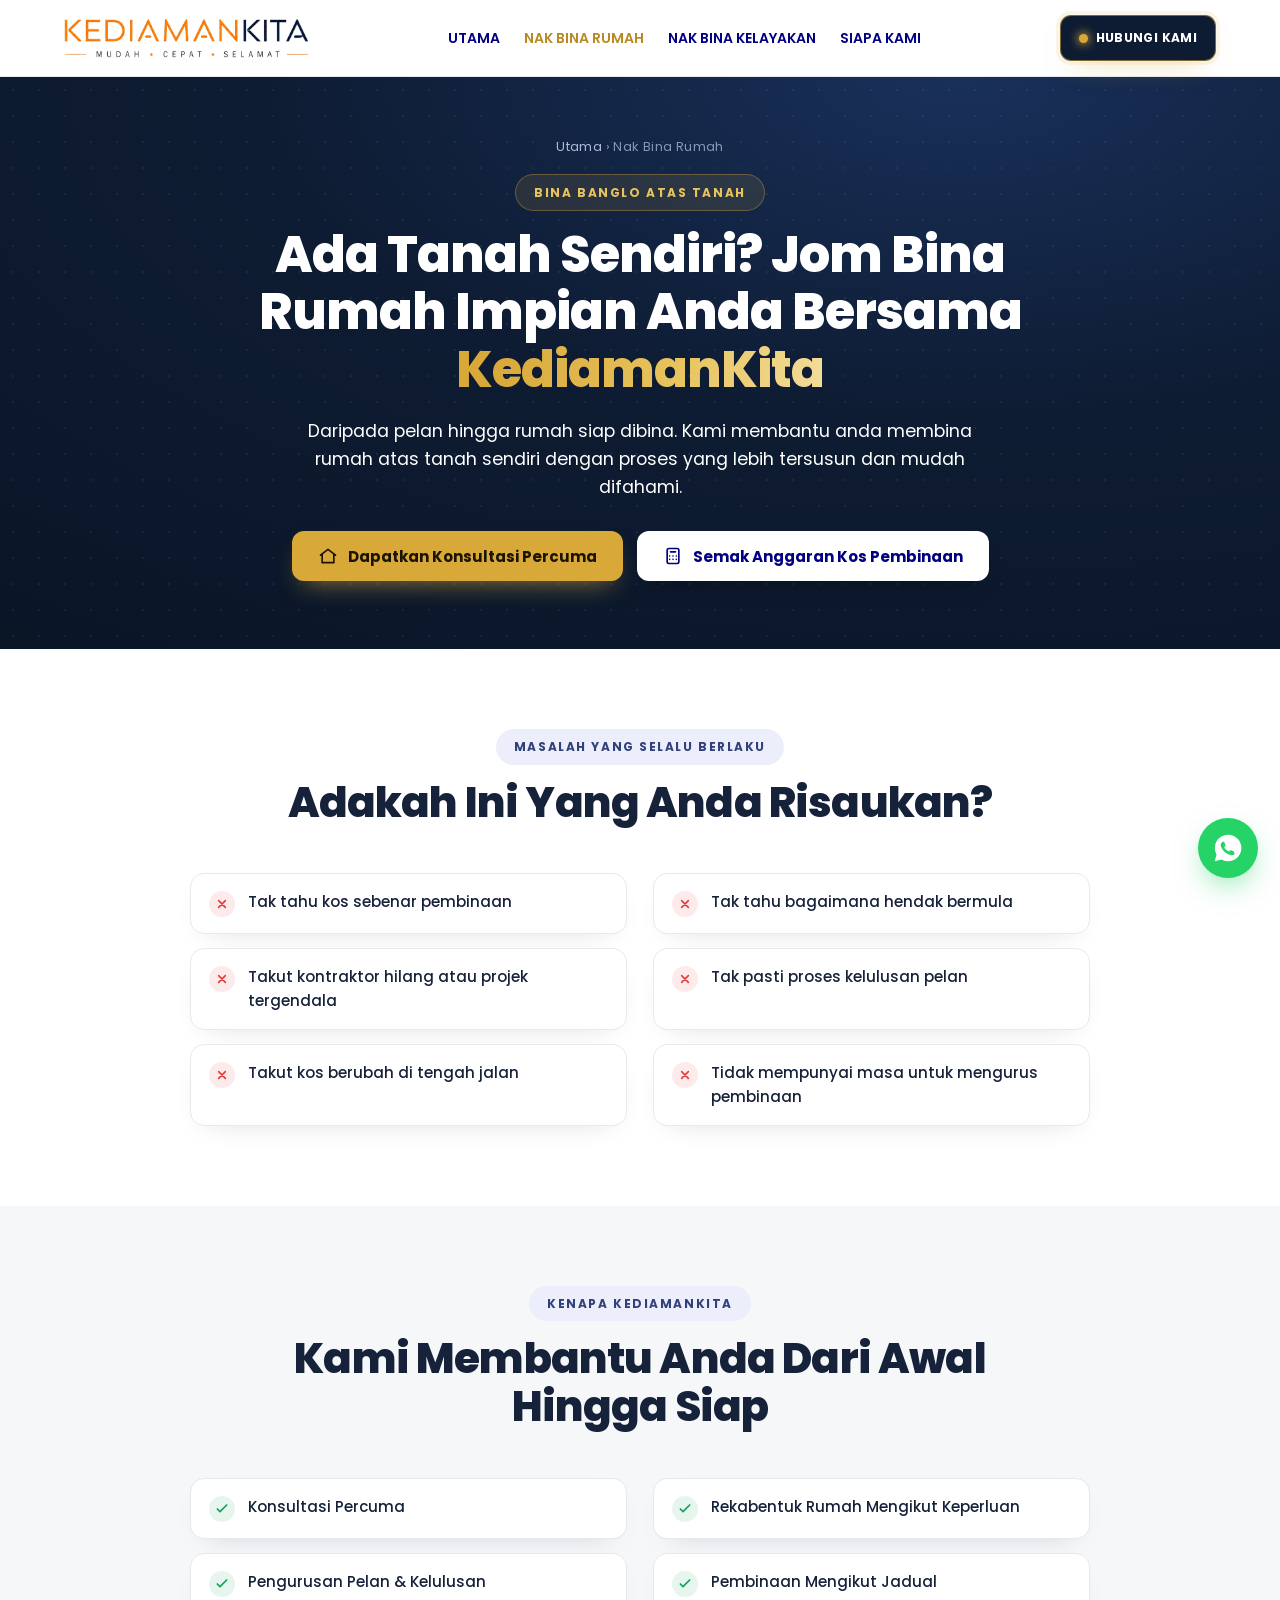
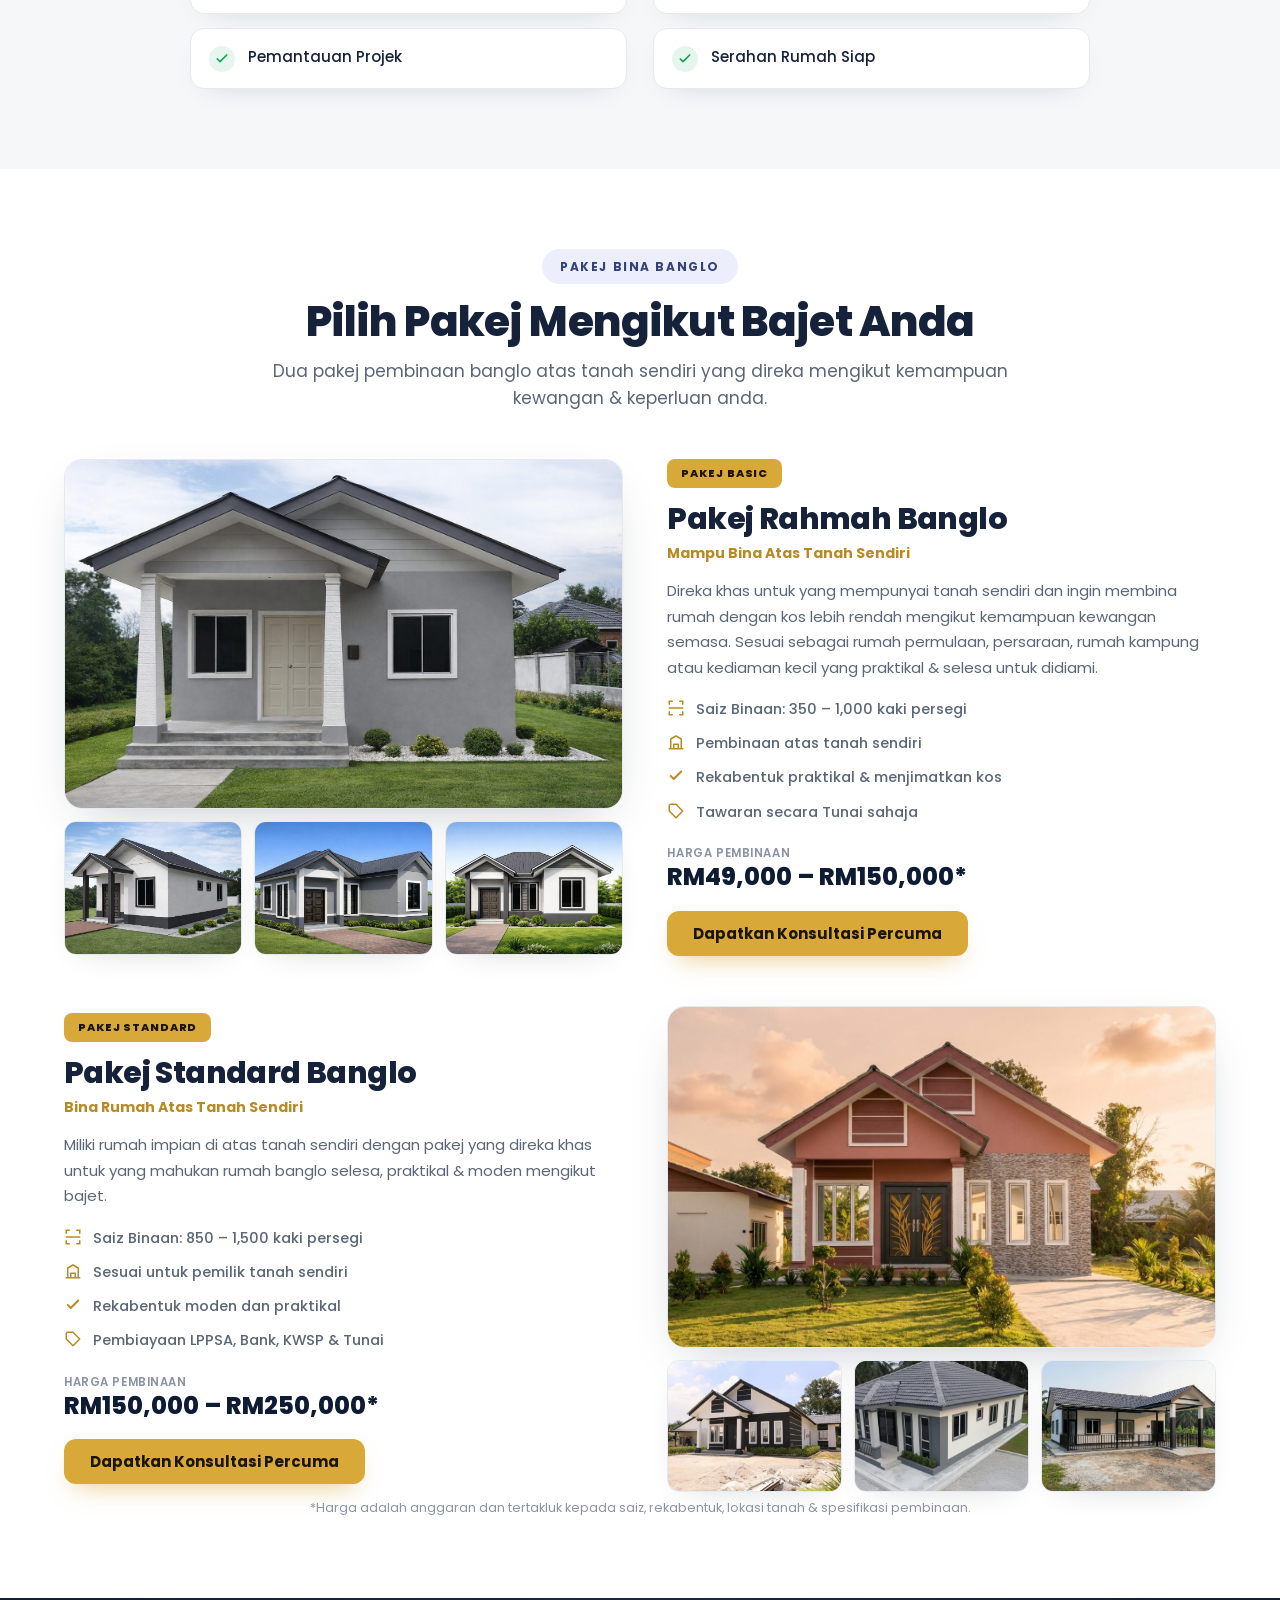
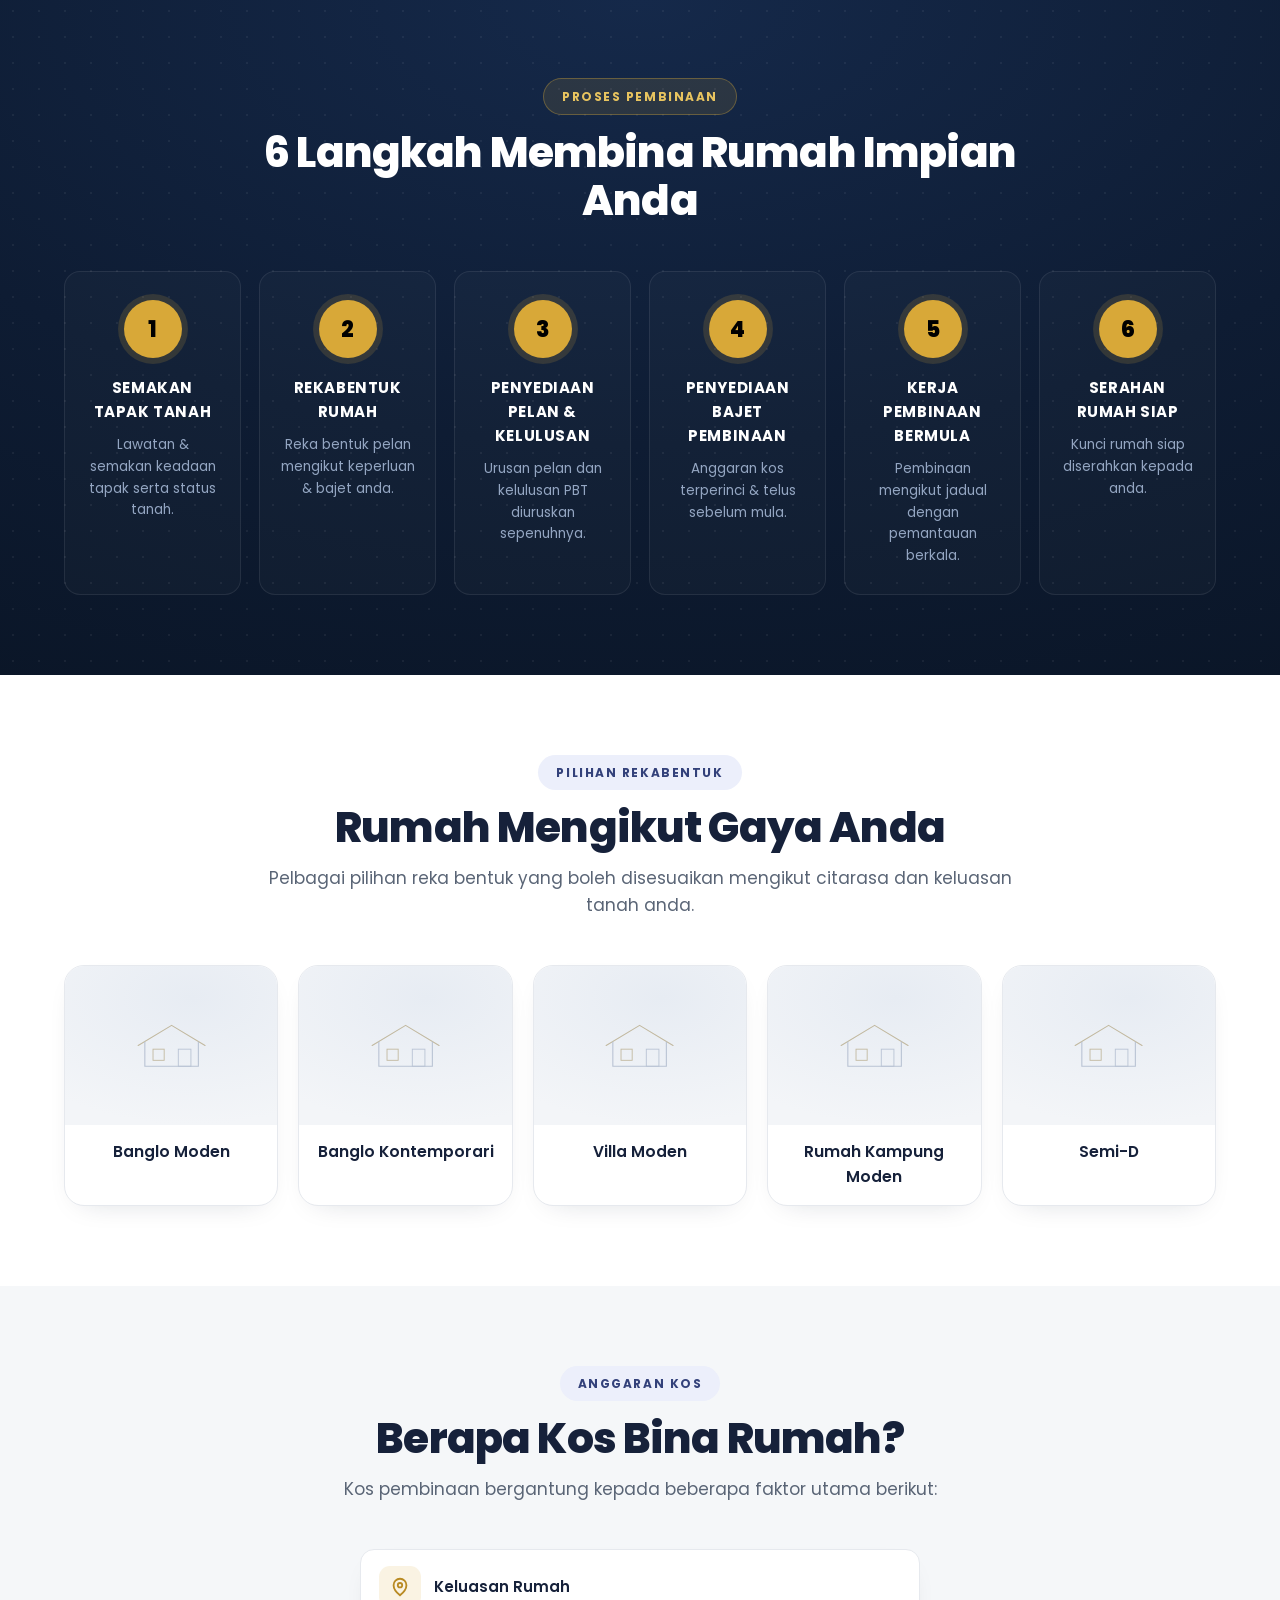
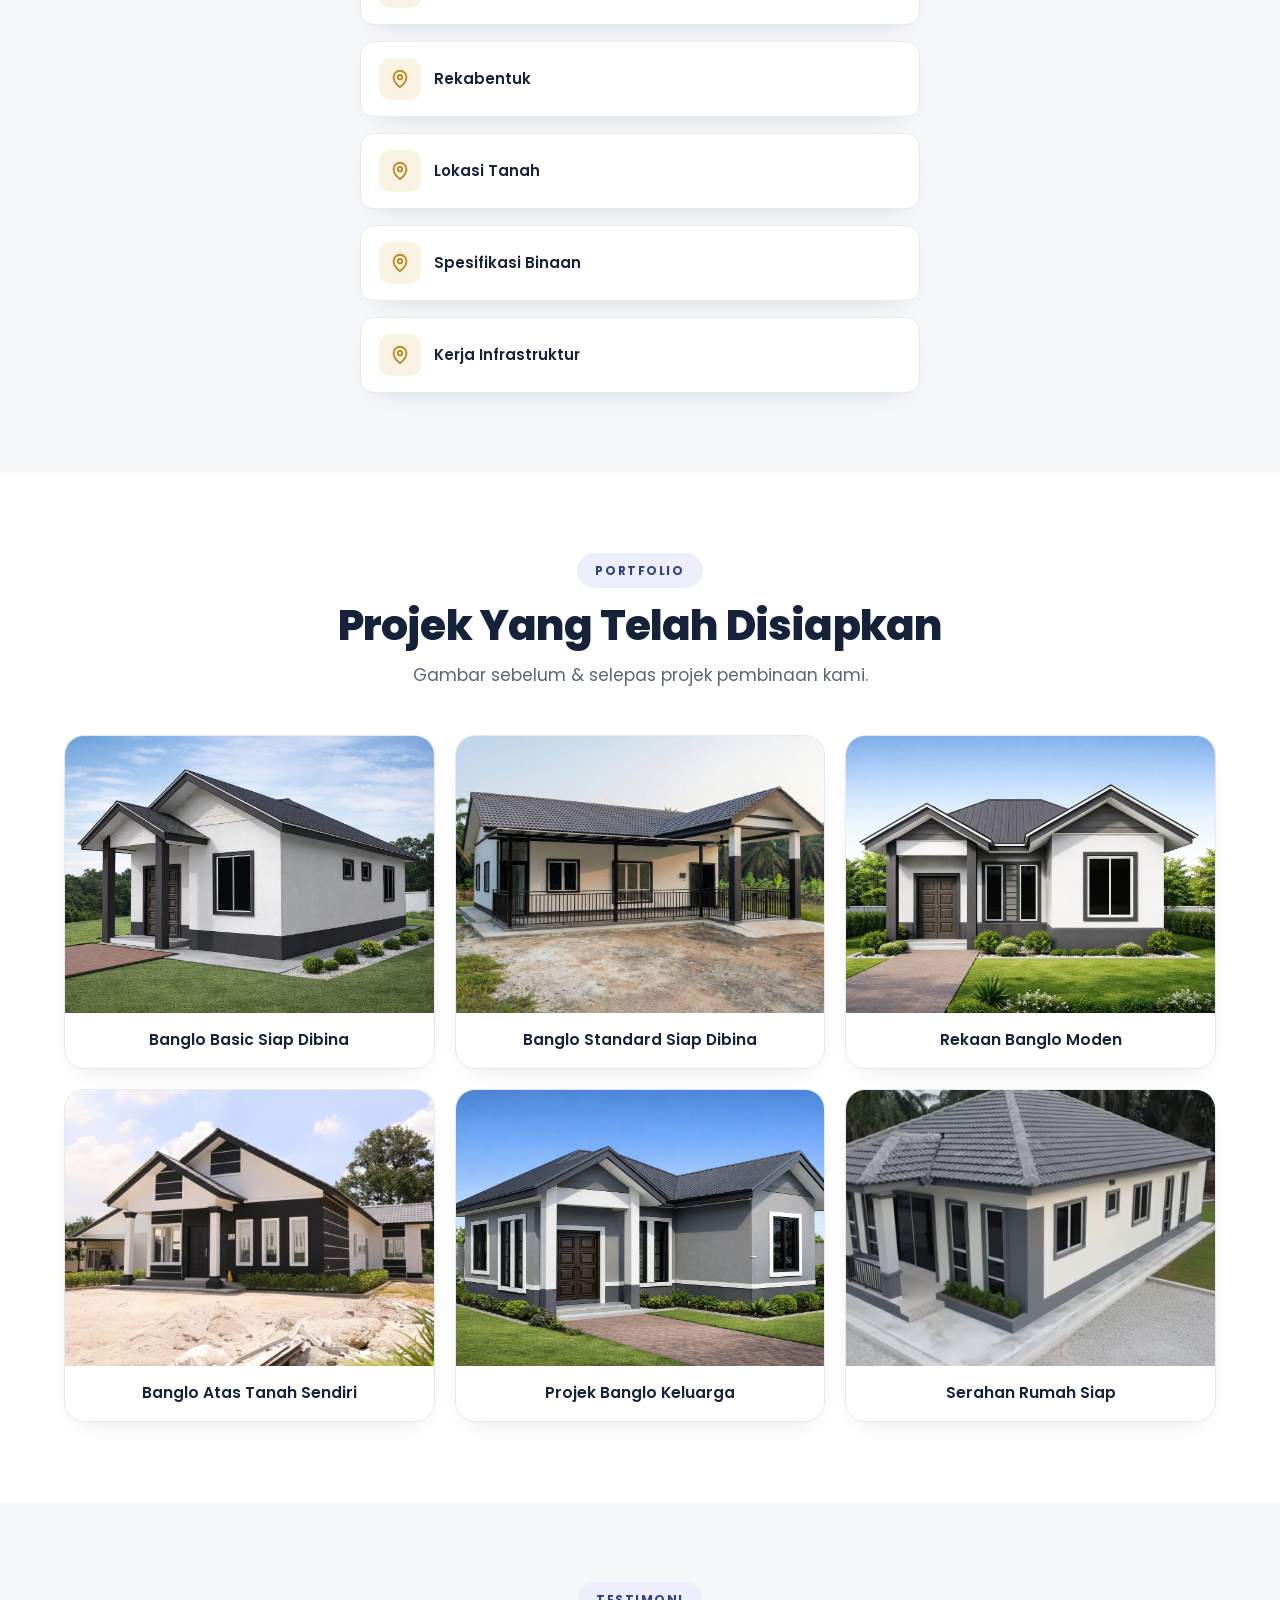
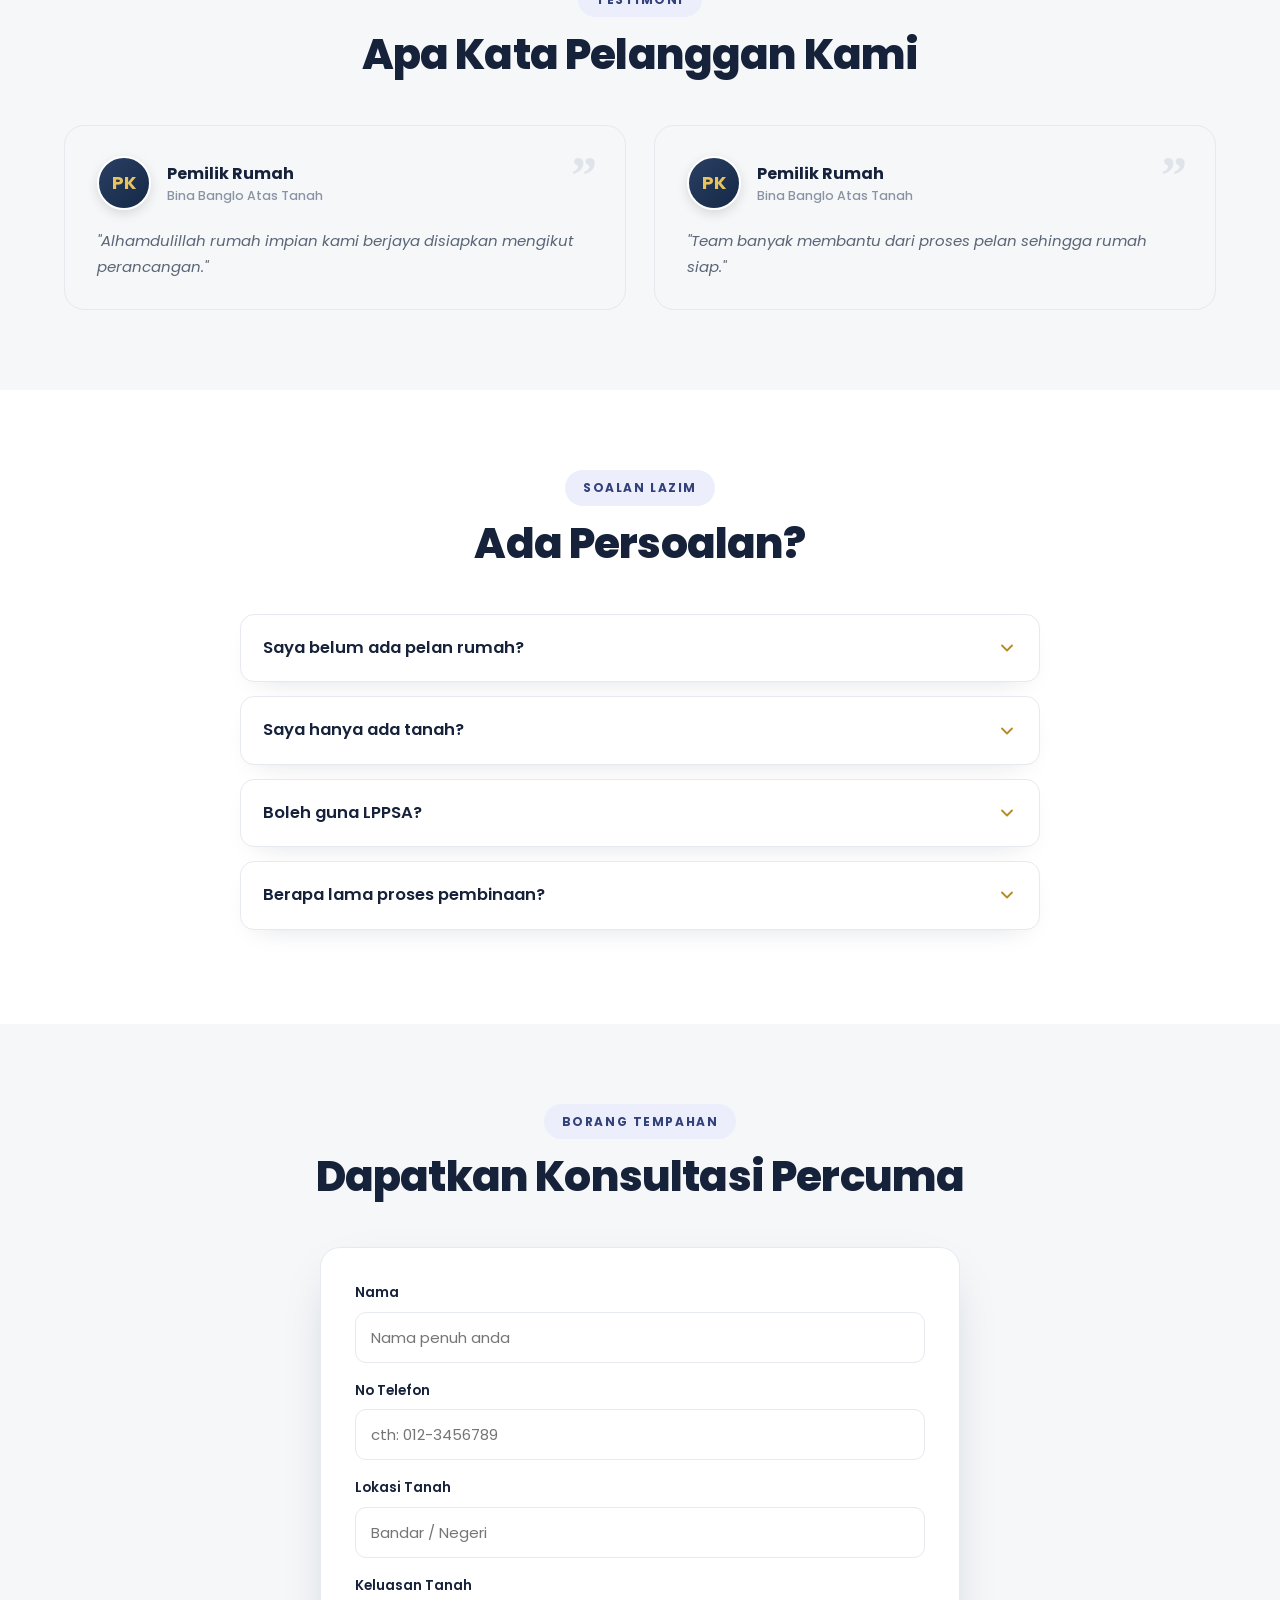
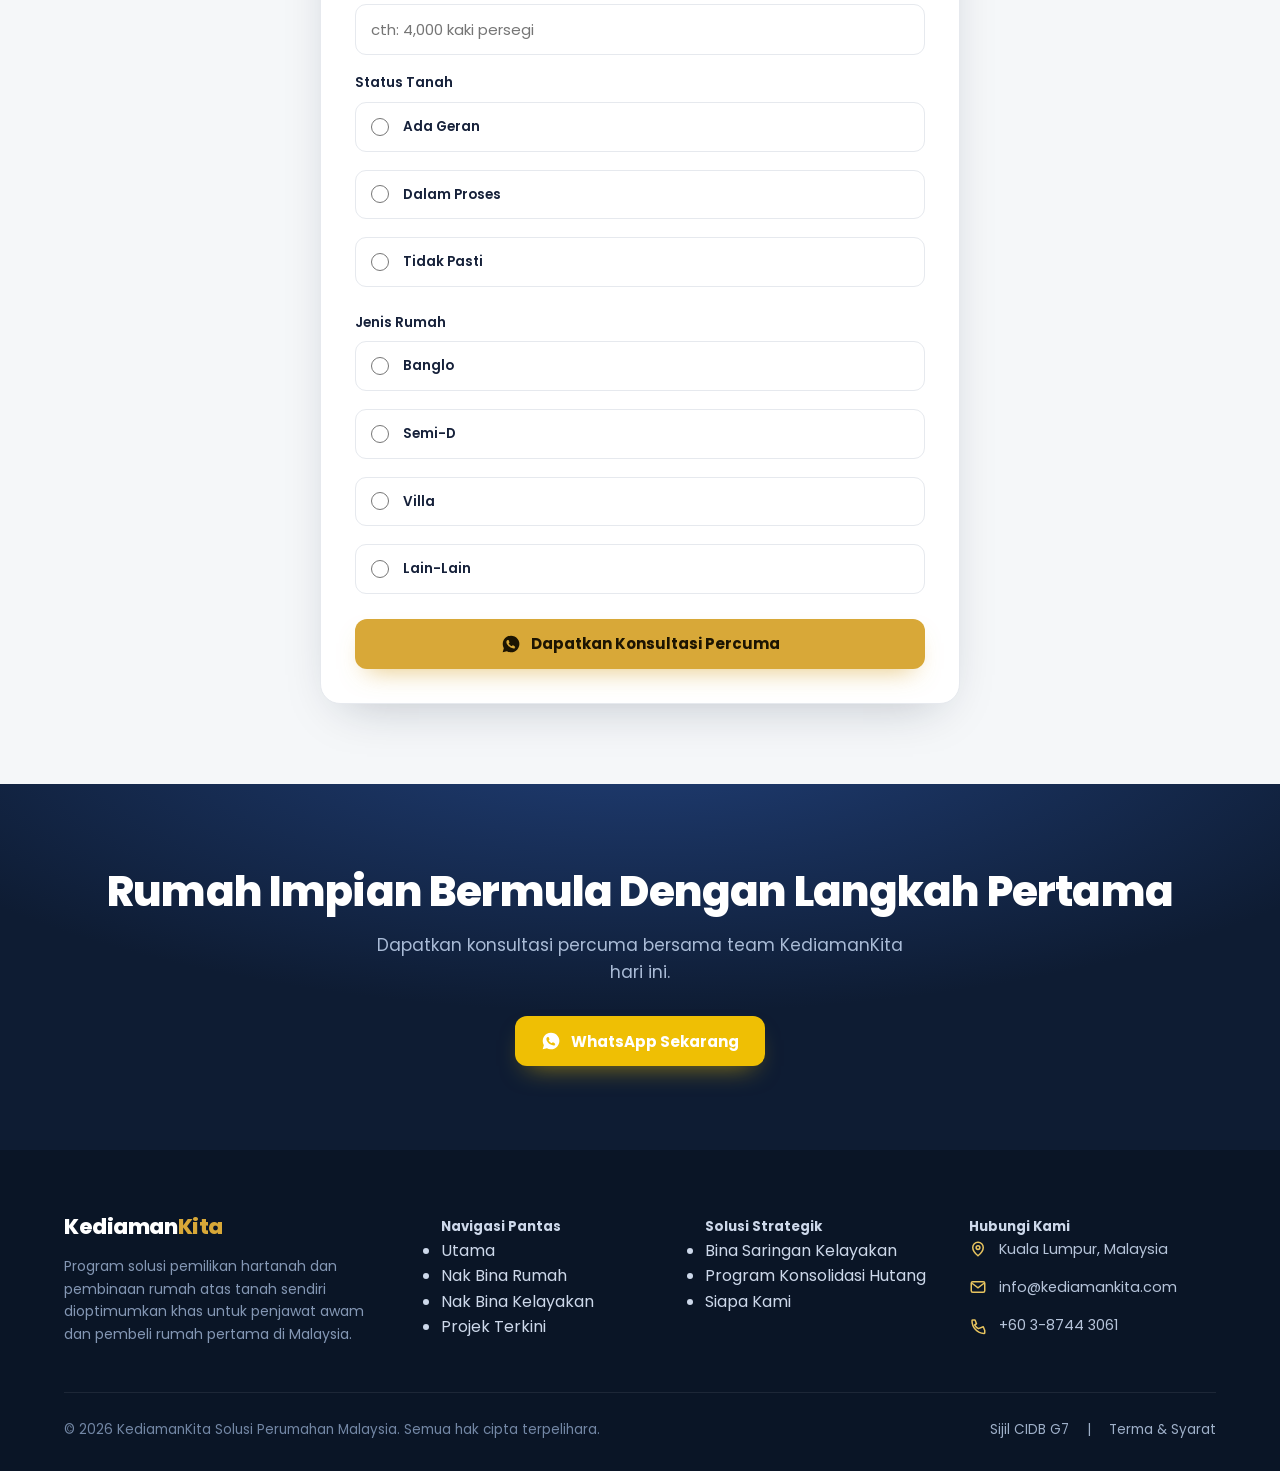
==== commit 2633184e: "Add files via upload" ====
--- a/bina-banglo.html
+++ b/bina-banglo.html
@@ -15,11 +15,11 @@
   <div class="wrap nav">
     <a href="index.html" class="brand" aria-label="KediamanKita"><img class="brand-logo" src="assets/logo.png" alt="KediamanKita"></a>
     <nav class="links"><a href="index.html">UTAMA</a><a href="bina-banglo.html" class="active">NAK BINA RUMAH</a><a href="bina-kelayakan.html">NAK BINA KELAYAKAN</a><a href="tentang-kami.html">SIAPA KAMI</a></nav>
-    <a href="https://wa.me/60183626521" target="_blank" rel="noopener" class="nav-cta"><span class="dot"></span>Hubungi Kami</a>
+    <a href="https://wa.me/60387443061" target="_blank" rel="noopener" class="nav-cta"><span class="dot"></span>Hubungi Kami</a>
     <button class="burger" id="burger" aria-label="Menu"><span></span><span></span><span></span></button>
   </div>
 </header>
-<div class="mobile-menu" id="mobileMenu"><a href="index.html">UTAMA</a><a href="bina-banglo.html" class="active">NAK BINA RUMAH</a><a href="bina-kelayakan.html">NAK BINA KELAYAKAN</a><a href="tentang-kami.html">SIAPA KAMI</a><a href="https://wa.me/60183626521" target="_blank" rel="noopener" class="nav-cta"><span class="dot"></span>Hubungi Kami</a></div>
+<div class="mobile-menu" id="mobileMenu"><a href="index.html">UTAMA</a><a href="bina-banglo.html" class="active">NAK BINA RUMAH</a><a href="bina-kelayakan.html">NAK BINA KELAYAKAN</a><a href="tentang-kami.html">SIAPA KAMI</a><a href="https://wa.me/60387443061" target="_blank" rel="noopener" class="nav-cta"><span class="dot"></span>Hubungi Kami</a></div>
 <section class="phero"><div class="dots"></div><div class="wrap"><div class="crumb rv"><a href='index.html'>Utama</a> &rsaquo; Nak Bina Rumah</div><span class="eyebrow dark rv" style="margin-top:16px">Bina Banglo Atas Tanah</span><h1 class="rv">Ada Tanah Sendiri? Jom Bina Rumah Impian Anda Bersama <span class='grad'>KediamanKita</span></h1><p class="lead rv">Daripada pelan hingga rumah siap dibina. Kami membantu anda membina rumah atas tanah sendiri dengan proses yang lebih tersusun dan mudah difahami.</p><div class="row rv"><a href="#form" class="btn btn-gold"><svg class="icon" viewBox="0 0 24 24" fill="none"><path d="M3 11 12 4l9 7M5 9.5V20h14V9.5" stroke="currentColor" stroke-width="2" stroke-linecap="round" stroke-linejoin="round"/></svg>Dapatkan Konsultasi Percuma</a><a href="#form" class="btn btn-white"><svg class="icon" viewBox="0 0 24 24" fill="none"><rect x="5" y="3" width="14" height="18" rx="2" stroke="currentColor" stroke-width="2"/><path d="M9 7h6M8 12h.01M12 12h.01M16 12h.01M8 16h.01M12 16h.01M16 16h.01" stroke="currentColor" stroke-width="2" stroke-linecap="round"/></svg>Semak Anggaran Kos Pembinaan</a></div></div></section><section class="psec"><div class="wrap"><div class="center-head rv"><span class="eyebrow light">Masalah Yang Selalu Berlaku</span><h2 style="margin-top:14px">Adakah Ini Yang Anda Risaukan?</h2></div><div class="checks"><div class="check x rv"><span class="ic"><svg viewBox="0 0 24 24" fill="none"><path d="M7 7l10 10M17 7 7 17" stroke="currentColor" stroke-width="2.4" stroke-linecap="round"/></svg></span><p>Tak tahu kos sebenar pembinaan</p></div><div class="check x rv"><span class="ic"><svg viewBox="0 0 24 24" fill="none"><path d="M7 7l10 10M17 7 7 17" stroke="currentColor" stroke-width="2.4" stroke-linecap="round"/></svg></span><p>Tak tahu bagaimana hendak bermula</p></div><div class="check x rv"><span class="ic"><svg viewBox="0 0 24 24" fill="none"><path d="M7 7l10 10M17 7 7 17" stroke="currentColor" stroke-width="2.4" stroke-linecap="round"/></svg></span><p>Takut kontraktor hilang atau projek tergendala</p></div><div class="check x rv"><span class="ic"><svg viewBox="0 0 24 24" fill="none"><path d="M7 7l10 10M17 7 7 17" stroke="currentColor" stroke-width="2.4" stroke-linecap="round"/></svg></span><p>Tak pasti proses kelulusan pelan</p></div><div class="check x rv"><span class="ic"><svg viewBox="0 0 24 24" fill="none"><path d="M7 7l10 10M17 7 7 17" stroke="currentColor" stroke-width="2.4" stroke-linecap="round"/></svg></span><p>Takut kos berubah di tengah jalan</p></div><div class="check x rv"><span class="ic"><svg viewBox="0 0 24 24" fill="none"><path d="M7 7l10 10M17 7 7 17" stroke="currentColor" stroke-width="2.4" stroke-linecap="round"/></svg></span><p>Tidak mempunyai masa untuk mengurus pembinaan</p></div></div></div></section><section class="psec bg-soft"><div class="wrap"><div class="center-head rv"><span class="eyebrow light">Kenapa KediamanKita</span><h2 style="margin-top:14px">Kami Membantu Anda Dari Awal Hingga Siap</h2></div><div class="checks"><div class="check v rv"><span class="ic"><svg viewBox="0 0 24 24" fill="none"><path d="m5 12 4 4 10-10" stroke="currentColor" stroke-width="2.6" stroke-linecap="round" stroke-linejoin="round"/></svg></span><p>Konsultasi Percuma</p></div><div class="check v rv"><span class="ic"><svg viewBox="0 0 24 24" fill="none"><path d="m5 12 4 4 10-10" stroke="currentColor" stroke-width="2.6" stroke-linecap="round" stroke-linejoin="round"/></svg></span><p>Rekabentuk Rumah Mengikut Keperluan</p></div><div class="check v rv"><span class="ic"><svg viewBox="0 0 24 24" fill="none"><path d="m5 12 4 4 10-10" stroke="currentColor" stroke-width="2.6" stroke-linecap="round" stroke-linejoin="round"/></svg></span><p>Pengurusan Pelan & Kelulusan</p></div><div class="check v rv"><span class="ic"><svg viewBox="0 0 24 24" fill="none"><path d="m5 12 4 4 10-10" stroke="currentColor" stroke-width="2.6" stroke-linecap="round" stroke-linejoin="round"/></svg></span><p>Pembinaan Mengikut Jadual</p></div><div class="check v rv"><span class="ic"><svg viewBox="0 0 24 24" fill="none"><path d="m5 12 4 4 10-10" stroke="currentColor" stroke-width="2.6" stroke-linecap="round" stroke-linejoin="round"/></svg></span><p>Pemantauan Projek</p></div><div class="check v rv"><span class="ic"><svg viewBox="0 0 24 24" fill="none"><path d="m5 12 4 4 10-10" stroke="currentColor" stroke-width="2.6" stroke-linecap="round" stroke-linejoin="round"/></svg></span><p>Serahan Rumah Siap</p></div></div></div></section><section class="psec" id="pakej"><div class="wrap"><div class="center-head rv"><span class="eyebrow light">Pakej Bina Banglo</span><h2 style="margin-top:14px">Pilih Pakej Mengikut Bajet Anda</h2><p>Dua pakej pembinaan banglo atas tanah sendiri yang direka mengikut kemampuan kewangan &amp; keperluan anda.</p></div><div class="pkg rv"><div class="pkg-media"><div class="m0"><img src="assets/banglo-basic-1.jpg" alt="Pakej Rahmah Banglo" loading="lazy"></div><div class="thumbs"><div class="t"><img src="assets/banglo-basic-2.jpg" alt="" loading="lazy"></div><div class="t"><img src="assets/banglo-basic-3.jpg" alt="" loading="lazy"></div><div class="t"><img src="assets/banglo-basic-4.jpg" alt="" loading="lazy"></div></div></div><div class="pkg-info"><span class="tier">Pakej Basic</span><h3>Pakej Rahmah Banglo</h3><div class="sub">Mampu Bina Atas Tanah Sendiri</div><p class="d">Direka khas untuk yang mempunyai tanah sendiri dan ingin membina rumah dengan kos lebih rendah mengikut kemampuan kewangan semasa. Sesuai sebagai rumah permulaan, persaraan, rumah kampung atau kediaman kecil yang praktikal &amp; selesa untuk didiami.</p><ul class="pspecs"><li><svg viewBox="0 0 24 24" fill="none"><path d="M3 7V3h4M21 7V3h-4M3 17v4h4M21 17v4h-4M3 12h18" stroke="currentColor" stroke-width="2" stroke-linecap="round"/></svg>Saiz Binaan: 350 – 1,000 kaki persegi</li><li><svg viewBox="0 0 24 24" fill="none"><path d="M3 21h18M5 21V8l7-4 7 4v13M9 21v-6h6v6" stroke="currentColor" stroke-width="2" stroke-linecap="round" stroke-linejoin="round"/></svg>Pembinaan atas tanah sendiri</li><li><svg viewBox="0 0 24 24" fill="none"><path d="m5 12 4 4 10-10" stroke="currentColor" stroke-width="2.6" stroke-linecap="round" stroke-linejoin="round"/></svg>Rekabentuk praktikal &amp; menjimatkan kos</li><li><svg viewBox="0 0 24 24" fill="none"><path d="M3 12V5a2 2 0 0 1 2-2h7l9 9-9 9-9-9Z" stroke="currentColor" stroke-width="2" stroke-linejoin="round"/></svg>Tawaran secara Tunai sahaja</li></ul><div class="pkg-price"><div><div class="pl">Harga Pembinaan</div><div class="pp">RM49,000 – RM150,000*</div></div></div><a href="#form" class="btn btn-gold">Dapatkan Konsultasi Percuma</a></div></div><div class="pkg rev rv"><div class="pkg-media"><div class="m0"><img src="assets/banglo-std-1.jpg" alt="Pakej Standard Banglo" loading="lazy"></div><div class="thumbs"><div class="t"><img src="assets/banglo-std-2.jpg" alt="" loading="lazy"></div><div class="t"><img src="assets/banglo-std-3.jpg" alt="" loading="lazy"></div><div class="t"><img src="assets/banglo-std-4.jpg" alt="" loading="lazy"></div></div></div><div class="pkg-info"><span class="tier">Pakej Standard</span><h3>Pakej Standard Banglo</h3><div class="sub">Bina Rumah Atas Tanah Sendiri</div><p class="d">Miliki rumah impian di atas tanah sendiri dengan pakej yang direka khas untuk yang mahukan rumah banglo selesa, praktikal &amp; moden mengikut bajet.</p><ul class="pspecs"><li><svg viewBox="0 0 24 24" fill="none"><path d="M3 7V3h4M21 7V3h-4M3 17v4h4M21 17v4h-4M3 12h18" stroke="currentColor" stroke-width="2" stroke-linecap="round"/></svg>Saiz Binaan: 850 – 1,500 kaki persegi</li><li><svg viewBox="0 0 24 24" fill="none"><path d="M3 21h18M5 21V8l7-4 7 4v13M9 21v-6h6v6" stroke="currentColor" stroke-width="2" stroke-linecap="round" stroke-linejoin="round"/></svg>Sesuai untuk pemilik tanah sendiri</li><li><svg viewBox="0 0 24 24" fill="none"><path d="m5 12 4 4 10-10" stroke="currentColor" stroke-width="2.6" stroke-linecap="round" stroke-linejoin="round"/></svg>Rekabentuk moden dan praktikal</li><li><svg viewBox="0 0 24 24" fill="none"><path d="M3 12V5a2 2 0 0 1 2-2h7l9 9-9 9-9-9Z" stroke="currentColor" stroke-width="2" stroke-linejoin="round"/></svg>Pembiayaan LPPSA, Bank, KWSP &amp; Tunai</li></ul><div class="pkg-price"><div><div class="pl">Harga Pembinaan</div><div class="pp">RM150,000 – RM250,000*</div></div></div><a href="#form" class="btn btn-gold">Dapatkan Konsultasi Percuma</a></div></div><p style="text-align:center;color:var(--ink-faint);font-size:12.5px;margin-top:6px">*Harga adalah anggaran dan tertakluk kepada saiz, rekabentuk, lokasi tanah &amp; spesifikasi pembinaan.</p></div></section><section class="psec dark" style="background:radial-gradient(120% 120% at 50% 0%,#15294a,var(--navy) 55%,var(--navy-deep))"><div class="dots"></div><div class="wrap" style="position:relative"><div class="center-head rv"><span class="eyebrow dark">Proses Pembinaan</span><h2 style="margin-top:14px">6 Langkah Membina Rumah Impian Anda</h2></div><div class="steps-auto"><div class="step rv"><div class="num">1</div><h4>Semakan Tapak Tanah</h4><p>Lawatan & semakan keadaan tapak serta status tanah.</p></div><div class="step rv"><div class="num">2</div><h4>Rekabentuk Rumah</h4><p>Reka bentuk pelan mengikut keperluan & bajet anda.</p></div><div class="step rv"><div class="num">3</div><h4>Penyediaan Pelan & Kelulusan</h4><p>Urusan pelan dan kelulusan PBT diuruskan sepenuhnya.</p></div><div class="step rv"><div class="num">4</div><h4>Penyediaan Bajet Pembinaan</h4><p>Anggaran kos terperinci & telus sebelum mula.</p></div><div class="step rv"><div class="num">5</div><h4>Kerja Pembinaan Bermula</h4><p>Pembinaan mengikut jadual dengan pemantauan berkala.</p></div><div class="step rv"><div class="num">6</div><h4>Serahan Rumah Siap</h4><p>Kunci rumah siap diserahkan kepada anda.</p></div></div></div></section><section class="psec"><div class="wrap"><div class="center-head rv"><span class="eyebrow light">Pilihan Rekabentuk</span><h2 style="margin-top:14px">Rumah Mengikut Gaya Anda</h2><p>Pelbagai pilihan reka bentuk yang boleh disesuaikan mengikut citarasa dan keluasan tanah anda.</p></div><div class="gal"><div class="g rv"><div class="ph2"><svg viewBox="0 0 240 180" fill="none" style="width:42%"><path d="M30 90 120 36l90 54" stroke="#c2b9a0" stroke-width="3" stroke-linecap="round" stroke-linejoin="round"/><path d="M48 80v66h144V80" stroke="#b9c3d4" stroke-width="3"/><rect x="70" y="100" width="30" height="30" stroke="#c2b9a0" stroke-width="2.4"/><rect x="138" y="100" width="34" height="46" stroke="#b9c3d4" stroke-width="2.4"/></svg></div><div class="lbl">Banglo Moden</div></div><div class="g rv"><div class="ph2"><svg viewBox="0 0 240 180" fill="none" style="width:42%"><path d="M30 90 120 36l90 54" stroke="#c2b9a0" stroke-width="3" stroke-linecap="round" stroke-linejoin="round"/><path d="M48 80v66h144V80" stroke="#b9c3d4" stroke-width="3"/><rect x="70" y="100" width="30" height="30" stroke="#c2b9a0" stroke-width="2.4"/><rect x="138" y="100" width="34" height="46" stroke="#b9c3d4" stroke-width="2.4"/></svg></div><div class="lbl">Banglo Kontemporari</div></div><div class="g rv"><div class="ph2"><svg viewBox="0 0 240 180" fill="none" style="width:42%"><path d="M30 90 120 36l90 54" stroke="#c2b9a0" stroke-width="3" stroke-linecap="round" stroke-linejoin="round"/><path d="M48 80v66h144V80" stroke="#b9c3d4" stroke-width="3"/><rect x="70" y="100" width="30" height="30" stroke="#c2b9a0" stroke-width="2.4"/><rect x="138" y="100" width="34" height="46" stroke="#b9c3d4" stroke-width="2.4"/></svg></div><div class="lbl">Villa Moden</div></div><div class="g rv"><div class="ph2"><svg viewBox="0 0 240 180" fill="none" style="width:42%"><path d="M30 90 120 36l90 54" stroke="#c2b9a0" stroke-width="3" stroke-linecap="round" stroke-linejoin="round"/><path d="M48 80v66h144V80" stroke="#b9c3d4" stroke-width="3"/><rect x="70" y="100" width="30" height="30" stroke="#c2b9a0" stroke-width="2.4"/><rect x="138" y="100" width="34" height="46" stroke="#b9c3d4" stroke-width="2.4"/></svg></div><div class="lbl">Rumah Kampung Moden</div></div><div class="g rv"><div class="ph2"><svg viewBox="0 0 240 180" fill="none" style="width:42%"><path d="M30 90 120 36l90 54" stroke="#c2b9a0" stroke-width="3" stroke-linecap="round" stroke-linejoin="round"/><path d="M48 80v66h144V80" stroke="#b9c3d4" stroke-width="3"/><rect x="70" y="100" width="30" height="30" stroke="#c2b9a0" stroke-width="2.4"/><rect x="138" y="100" width="34" height="46" stroke="#b9c3d4" stroke-width="2.4"/></svg></div><div class="lbl">Semi-D</div></div></div></div></section><section class="psec bg-soft" id="kos"><div class="wrap"><div class="center-head rv"><span class="eyebrow light">Anggaran Kos</span><h2 style="margin-top:14px">Berapa Kos Bina Rumah?</h2><p>Kos pembinaan bergantung kepada beberapa faktor utama berikut:</p></div><div class="factors col1"><div class="factor rv"><span class="ic"><svg viewBox="0 0 24 24" fill="none"><path d="M12 21s7-5.6 7-11a7 7 0 1 0-14 0c0 5.4 7 11 7 11Z" stroke="currentColor" stroke-width="2"/><circle cx="12" cy="10" r="2.4" stroke="currentColor" stroke-width="2"/></svg></span>Keluasan Rumah</div><div class="factor rv"><span class="ic"><svg viewBox="0 0 24 24" fill="none"><path d="M12 21s7-5.6 7-11a7 7 0 1 0-14 0c0 5.4 7 11 7 11Z" stroke="currentColor" stroke-width="2"/><circle cx="12" cy="10" r="2.4" stroke="currentColor" stroke-width="2"/></svg></span>Rekabentuk</div><div class="factor rv"><span class="ic"><svg viewBox="0 0 24 24" fill="none"><path d="M12 21s7-5.6 7-11a7 7 0 1 0-14 0c0 5.4 7 11 7 11Z" stroke="currentColor" stroke-width="2"/><circle cx="12" cy="10" r="2.4" stroke="currentColor" stroke-width="2"/></svg></span>Lokasi Tanah</div><div class="factor rv"><span class="ic"><svg viewBox="0 0 24 24" fill="none"><path d="M12 21s7-5.6 7-11a7 7 0 1 0-14 0c0 5.4 7 11 7 11Z" stroke="currentColor" stroke-width="2"/><circle cx="12" cy="10" r="2.4" stroke="currentColor" stroke-width="2"/></svg></span>Spesifikasi Binaan</div><div class="factor rv"><span class="ic"><svg viewBox="0 0 24 24" fill="none"><path d="M12 21s7-5.6 7-11a7 7 0 1 0-14 0c0 5.4 7 11 7 11Z" stroke="currentColor" stroke-width="2"/><circle cx="12" cy="10" r="2.4" stroke="currentColor" stroke-width="2"/></svg></span>Kerja Infrastruktur</div></div></div></section><section class="psec"><div class="wrap"><div class="center-head rv"><span class="eyebrow light">Portfolio</span><h2 style="margin-top:14px">Projek Yang Telah Disiapkan</h2><p>Gambar sebelum &amp; selepas projek pembinaan kami.</p></div><div class="gal g3"><div class="g rv"><div class="gimg"><img src="assets/banglo-basic-2.jpg" alt="Banglo Basic Siap Dibina" loading="lazy"></div><div class="lbl">Banglo Basic Siap Dibina</div></div><div class="g rv"><div class="gimg"><img src="assets/banglo-std-4.jpg" alt="Banglo Standard Siap Dibina" loading="lazy"></div><div class="lbl">Banglo Standard Siap Dibina</div></div><div class="g rv"><div class="gimg"><img src="assets/banglo-basic-4.jpg" alt="Rekaan Banglo Moden" loading="lazy"></div><div class="lbl">Rekaan Banglo Moden</div></div><div class="g rv"><div class="gimg"><img src="assets/banglo-std-2.jpg" alt="Banglo Atas Tanah Sendiri" loading="lazy"></div><div class="lbl">Banglo Atas Tanah Sendiri</div></div><div class="g rv"><div class="gimg"><img src="assets/banglo-basic-3.jpg" alt="Projek Banglo Keluarga" loading="lazy"></div><div class="lbl">Projek Banglo Keluarga</div></div><div class="g rv"><div class="gimg"><img src="assets/banglo-std-3.jpg" alt="Serahan Rumah Siap" loading="lazy"></div><div class="lbl">Serahan Rumah Siap</div></div></div></div></section><section class="psec bg-soft"><div class="wrap"><div class="center-head rv"><span class="eyebrow light">Testimoni</span><h2 style="margin-top:14px">Apa Kata Pelanggan Kami</h2></div><div class="tcards"><div class="tcard rv"><span class="q">&#8221;</span><div class="head"><span class="ava">PK</span><div><div class="nm">Pemilik Rumah</div><div class="role">Bina Banglo Atas Tanah</div></div></div><p class="txt">"Alhamdulillah rumah impian kami berjaya disiapkan mengikut perancangan."</p></div><div class="tcard rv"><span class="q">&#8221;</span><div class="head"><span class="ava">PK</span><div><div class="nm">Pemilik Rumah</div><div class="role">Bina Banglo Atas Tanah</div></div></div><p class="txt">"Team banyak membantu dari proses pelan sehingga rumah siap."</p></div></div></div></section><section class="psec"><div class="wrap"><div class="center-head rv"><span class="eyebrow light">Soalan Lazim</span><h2 style="margin-top:14px">Ada Persoalan?</h2></div><div class="faq"><div class="faq-item rv"><div class="faq-q">Saya belum ada pelan rumah?<span class="arw"><svg width="20" height="20" viewBox="0 0 24 24" fill="none"><path d="m6 9 6 6 6-6" stroke="currentColor" stroke-width="2.2" stroke-linecap="round" stroke-linejoin="round"/></svg></span></div><div class="faq-a"><div>Tiada masalah. Kami bantu reka bentuk pelan rumah mengikut keperluan anda dari awal.</div></div></div><div class="faq-item rv"><div class="faq-q">Saya hanya ada tanah?<span class="arw"><svg width="20" height="20" viewBox="0 0 24 24" fill="none"><path d="m6 9 6 6 6-6" stroke="currentColor" stroke-width="2.2" stroke-linecap="round" stroke-linejoin="round"/></svg></span></div><div class="faq-a"><div>Boleh. Kami bermula dari semakan tapak hingga rumah siap dibina.</div></div></div><div class="faq-item rv"><div class="faq-q">Boleh guna LPPSA?<span class="arw"><svg width="20" height="20" viewBox="0 0 24 24" fill="none"><path d="m6 9 6 6 6-6" stroke="currentColor" stroke-width="2.2" stroke-linecap="round" stroke-linejoin="round"/></svg></span></div><div class="faq-a"><div>Boleh disemak terlebih dahulu melalui program Bina Kelayakan kami.</div></div></div><div class="faq-item rv"><div class="faq-q">Berapa lama proses pembinaan?<span class="arw"><svg width="20" height="20" viewBox="0 0 24 24" fill="none"><path d="m6 9 6 6 6-6" stroke="currentColor" stroke-width="2.2" stroke-linecap="round" stroke-linejoin="round"/></svg></span></div><div class="faq-a"><div>Bergantung kepada saiz dan rekabentuk rumah yang dipilih.</div></div></div></div></div></section><section class="psec bg-soft" id="form"><div class="wrap"><div class="center-head rv"><span class="eyebrow light">Borang Tempahan</span><h2 style="margin-top:14px">Dapatkan Konsultasi Percuma</h2></div><div class="lead rv"><div class="fg"><label>Nama</label><input type="text" id="bg_nama" placeholder="Nama penuh anda"></div><div class="fg"><label>No Telefon</label><input type="tel" id="bg_tel" placeholder="cth: 012-3456789"></div><div class="fg"><label>Lokasi Tanah</label><input type="text" id="bg_lokasi" placeholder="Bandar / Negeri"></div><div class="fg"><label>Keluasan Tanah</label><input type="text" id="bg_luas" placeholder="cth: 4,000 kaki persegi"></div><div class="fg"><label>Status Tanah</label><div class="opts" data-group="bg_status"><label class="opt"><input type="radio" name="bg_status" value="Ada Geran">Ada Geran</label><label class="opt"><input type="radio" name="bg_status" value="Dalam Proses">Dalam Proses</label><label class="opt"><input type="radio" name="bg_status" value="Tidak Pasti">Tidak Pasti</label></div></div><div class="fg"><label>Jenis Rumah</label><div class="opts" data-group="bg_jenis"><label class="opt"><input type="radio" name="bg_jenis" value="Banglo">Banglo</label><label class="opt"><input type="radio" name="bg_jenis" value="Semi-D">Semi-D</label><label class="opt"><input type="radio" name="bg_jenis" value="Villa">Villa</label><label class="opt"><input type="radio" name="bg_jenis" value="Lain-Lain">Lain-Lain</label></div></div><button class="btn btn-gold" id="btnBanglo" style="width:100%"><svg class="icon" viewBox="0 0 24 24" fill="currentColor"><path d="M12 2a10 10 0 0 0-8.6 15l-1.4 5 5.1-1.3A10 10 0 1 0 12 2Zm5.3 14.1c-.2.6-1.3 1.2-1.8 1.2-.5.1-1 .2-3.3-.7-2.8-1.1-4.5-3.9-4.6-4.1-.1-.2-1.1-1.4-1.1-2.7s.7-1.9 1-2.2c.2-.2.5-.3.7-.3h.5c.2 0 .4 0 .6.5l.8 1.9c.1.2.1.4 0 .5l-.3.5-.4.4c-.1.1-.3.3-.1.5.1.3.7 1.1 1.4 1.7.9.8 1.7 1.1 2 1.2.2.1.4.1.5-.1l.6-.7c.2-.2.3-.2.5-.1l1.8.8c.2.1.4.2.4.3.1.1.1.6-.1 1.1Z"/></svg>Dapatkan Konsultasi Percuma</button></div></div></section><section class="cta"><div class="wrap rv"><h2>Rumah Impian Bermula Dengan Langkah Pertama</h2><p>Dapatkan konsultasi percuma bersama team KediamanKita hari ini.</p><div class="row"><a href="#" class="btn btn-wa js-wa"><svg class="icon" viewBox="0 0 24 24" fill="currentColor"><path d="M12 2a10 10 0 0 0-8.6 15l-1.4 5 5.1-1.3A10 10 0 1 0 12 2Zm5.3 14.1c-.2.6-1.3 1.2-1.8 1.2-.5.1-1 .2-3.3-.7-2.8-1.1-4.5-3.9-4.6-4.1-.1-.2-1.1-1.4-1.1-2.7s.7-1.9 1-2.2c.2-.2.5-.3.7-.3h.5c.2 0 .4 0 .6.5l.8 1.9c.1.2.1.4 0 .5l-.3.5-.4.4c-.1.1-.3.3-.1.5.1.3.7 1.1 1.4 1.7.9.8 1.7 1.1 2 1.2.2.1.4.1.5-.1l.6-.7c.2-.2.3-.2.5-.1l1.8.8c.2.1.4.2.4.3.1.1.1.6-.1 1.1Z"/></svg>WhatsApp Sekarang</a></div></div></section><footer>
   <div class="wrap">
     <div class="foot-grid">
@@ -31,7 +31,7 @@
       <div class="foot-contact"><h5>Hubungi Kami</h5>
         <div class="ci"><svg viewBox="0 0 24 24" fill="none"><path d="M12 21s7-5.6 7-11a7 7 0 1 0-14 0c0 5.4 7 11 7 11Z" stroke="currentColor" stroke-width="2"/><circle cx="12" cy="10" r="2.5" stroke="currentColor" stroke-width="2"/></svg>Kuala Lumpur, Malaysia</div>
         <div class="ci"><svg viewBox="0 0 24 24" fill="none"><rect x="3" y="5" width="18" height="14" rx="2" stroke="currentColor" stroke-width="2"/><path d="m4 7 8 6 8-6" stroke="currentColor" stroke-width="2"/></svg>info@kediamankita.com</div>
-        <div class="ci"><svg viewBox="0 0 24 24" fill="none"><path d="M5 4h3l2 5-2.5 1.5a11 11 0 0 0 5 5L19 13l2 5v3a1 1 0 0 1-1 1A17 17 0 0 1 4 5a1 1 0 0 1 1-1Z" stroke="currentColor" stroke-width="2" stroke-linejoin="round"/></svg>+60 18-362 6521</div>
+        <div class="ci"><svg viewBox="0 0 24 24" fill="none"><path d="M5 4h3l2 5-2.5 1.5a11 11 0 0 0 5 5L19 13l2 5v3a1 1 0 0 1-1 1A17 17 0 0 1 4 5a1 1 0 0 1 1-1Z" stroke="currentColor" stroke-width="2" stroke-linejoin="round"/></svg>+60 3-8744 3061</div>
       </div>
     </div>
     <div class="foot-bottom">
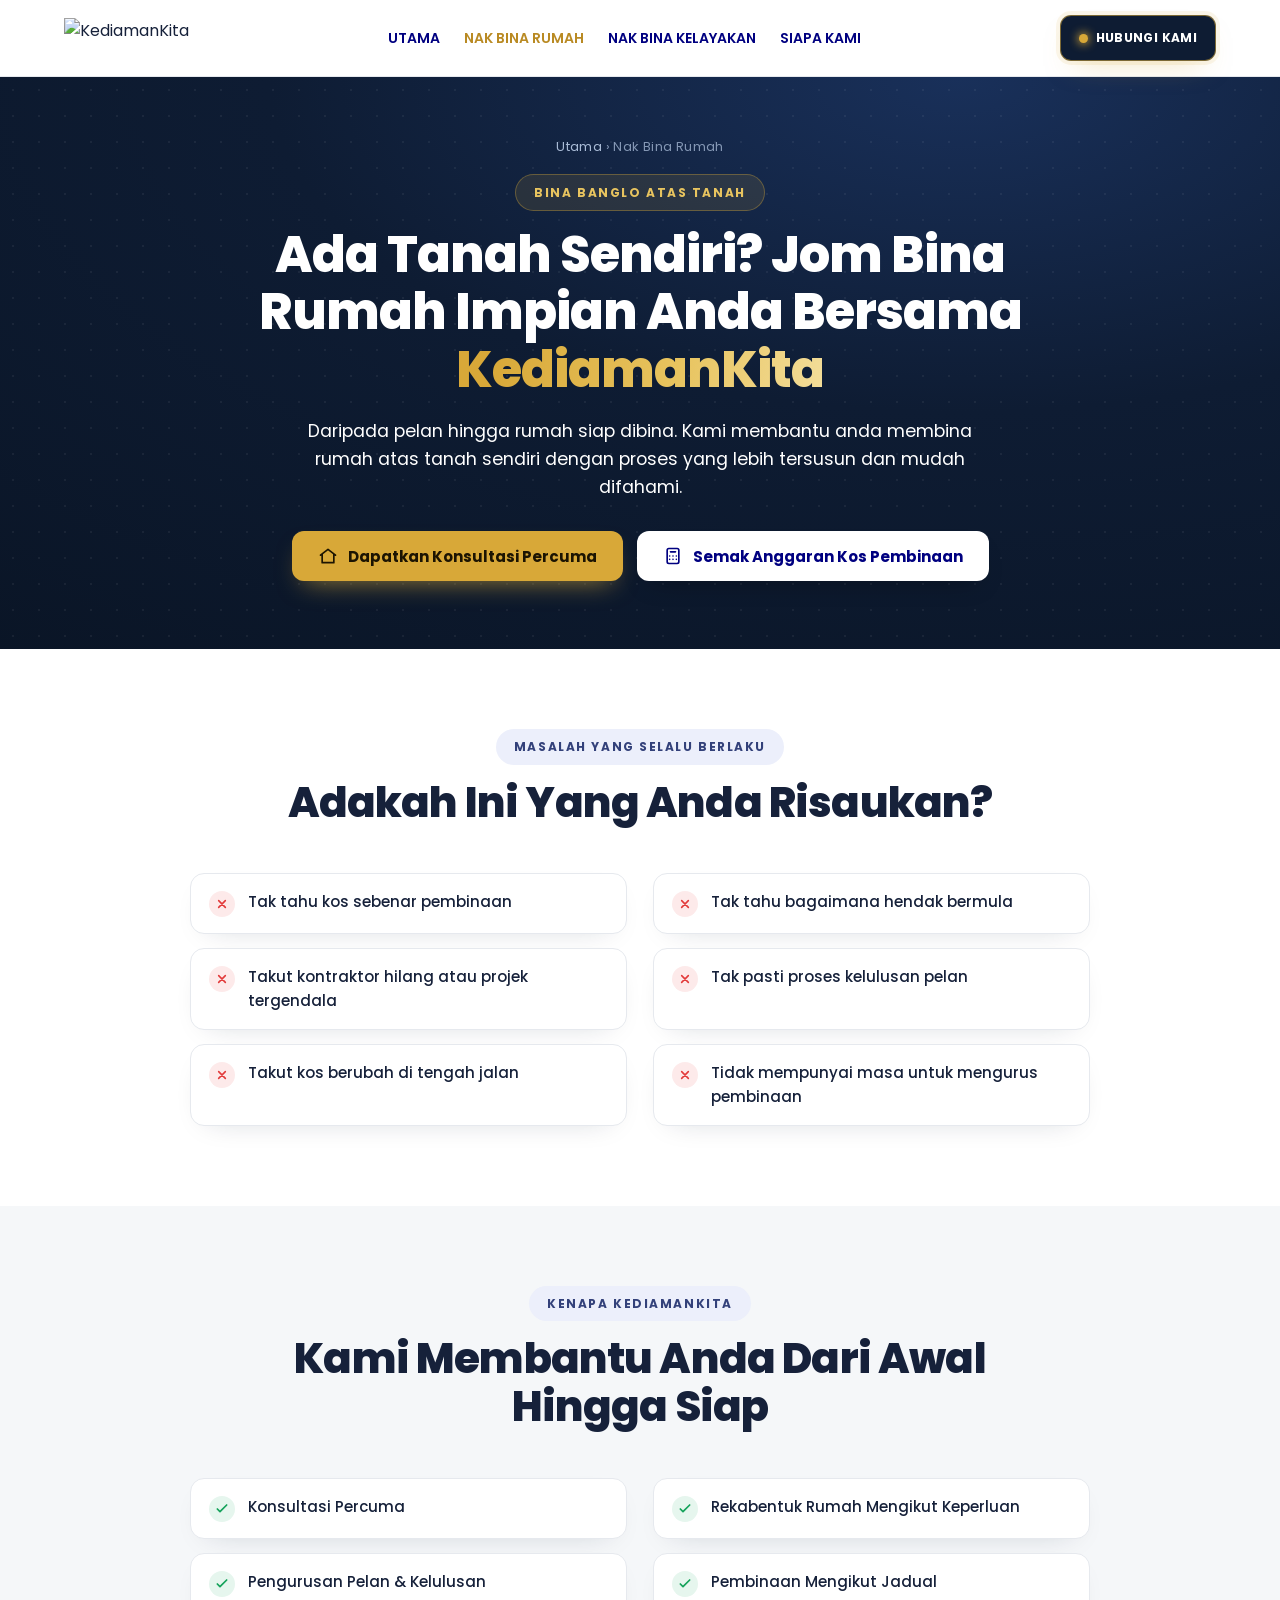
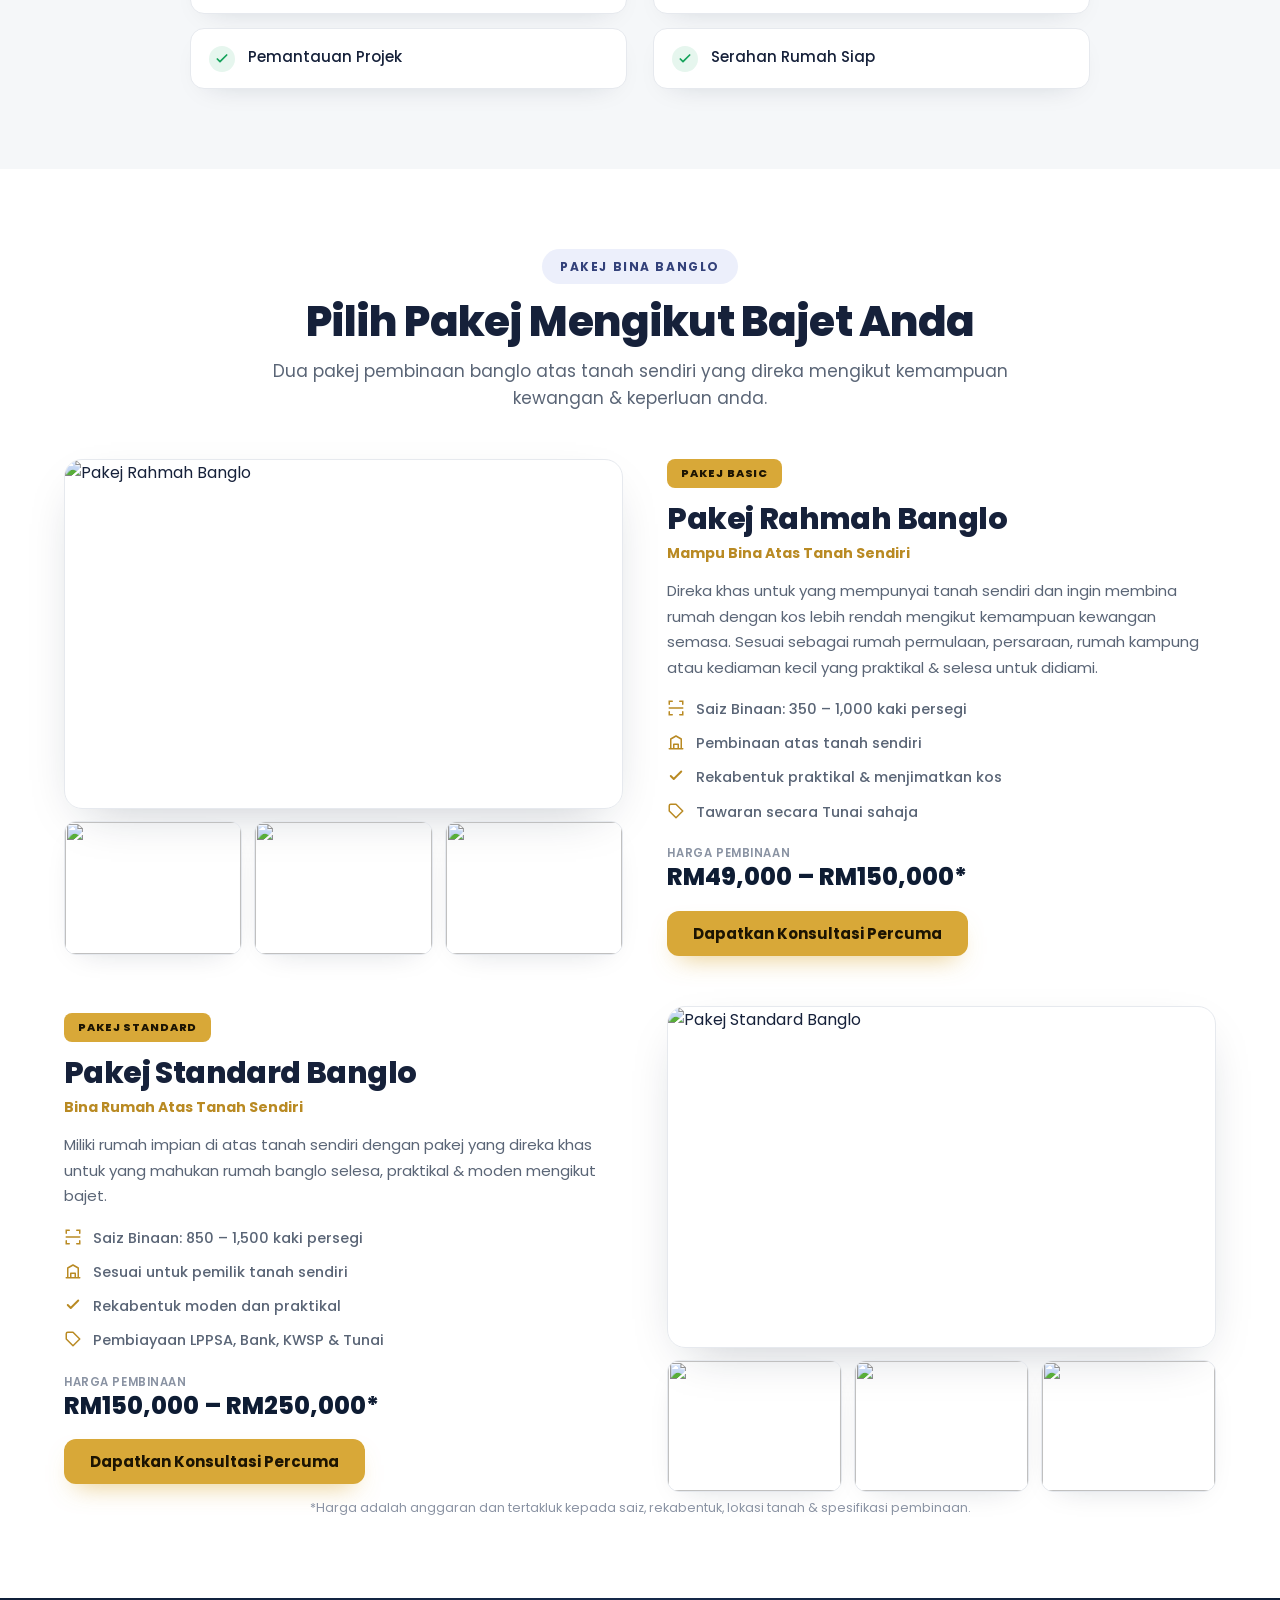
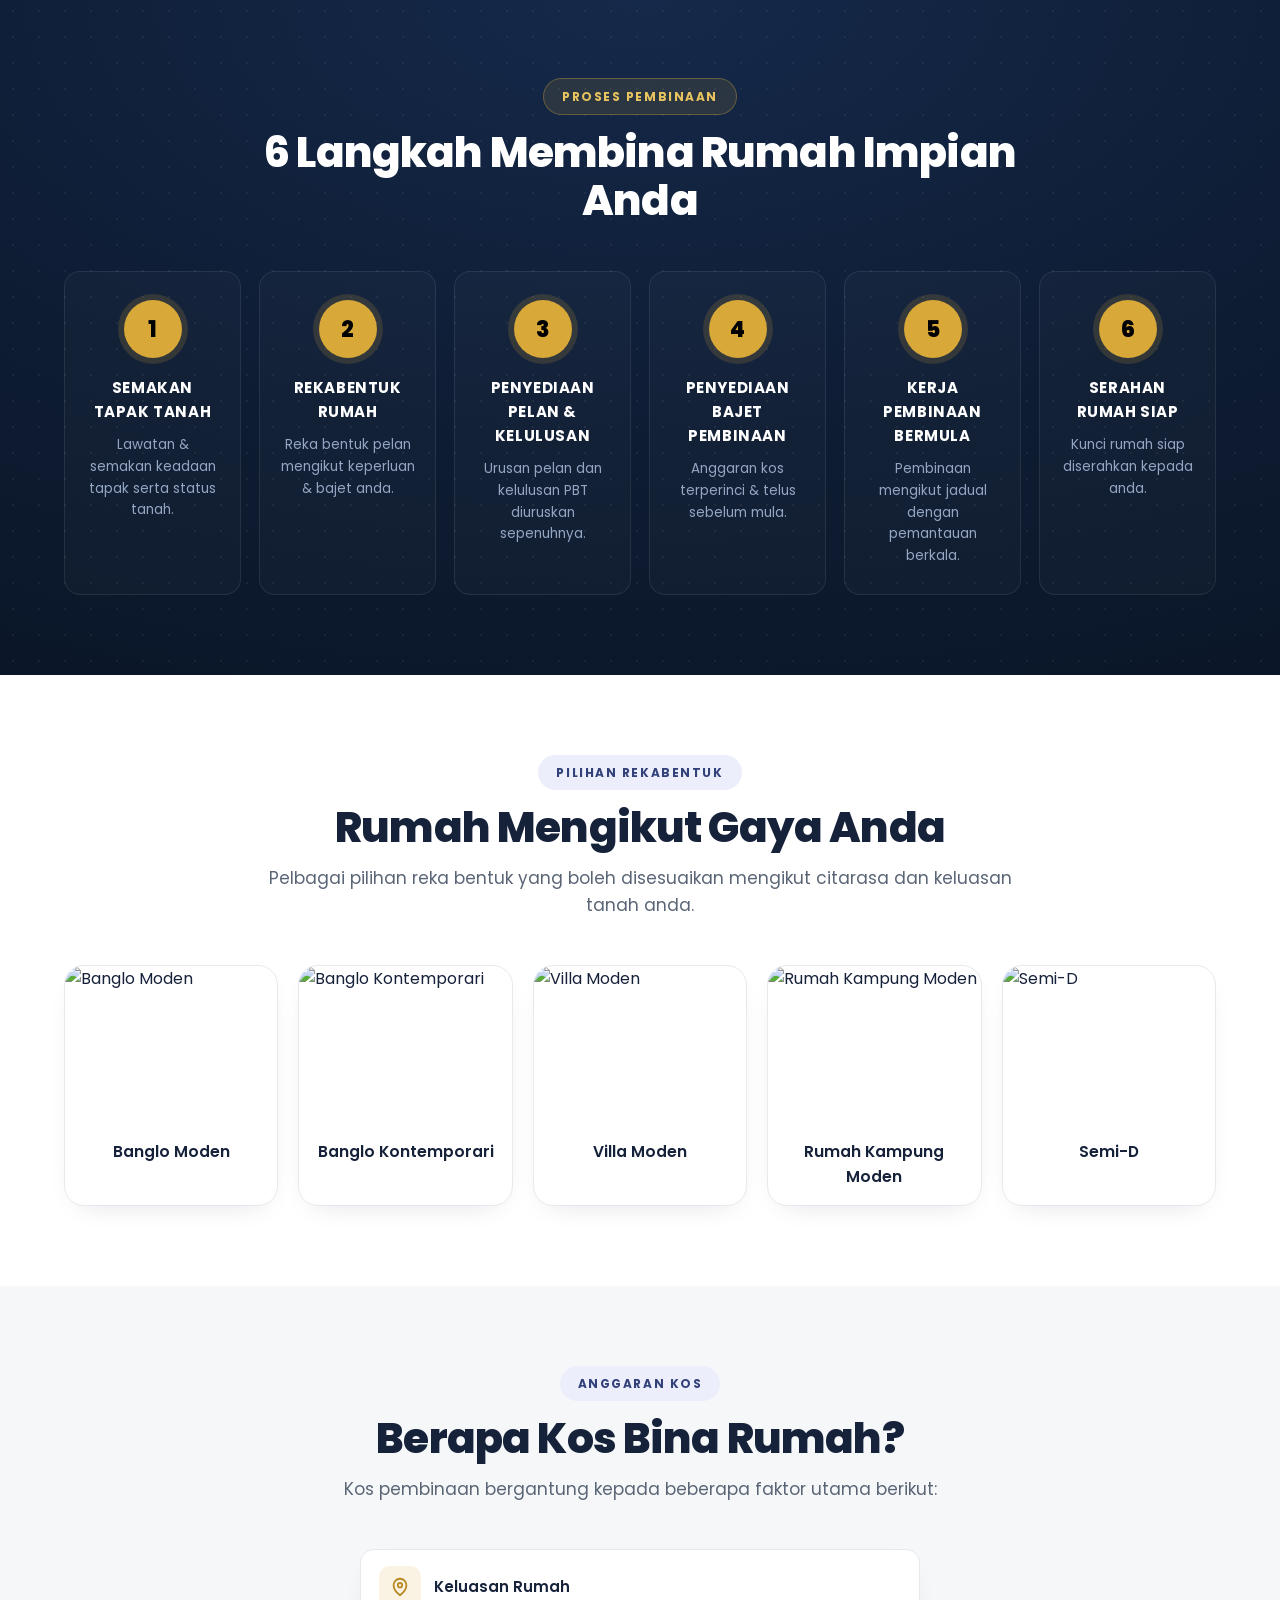
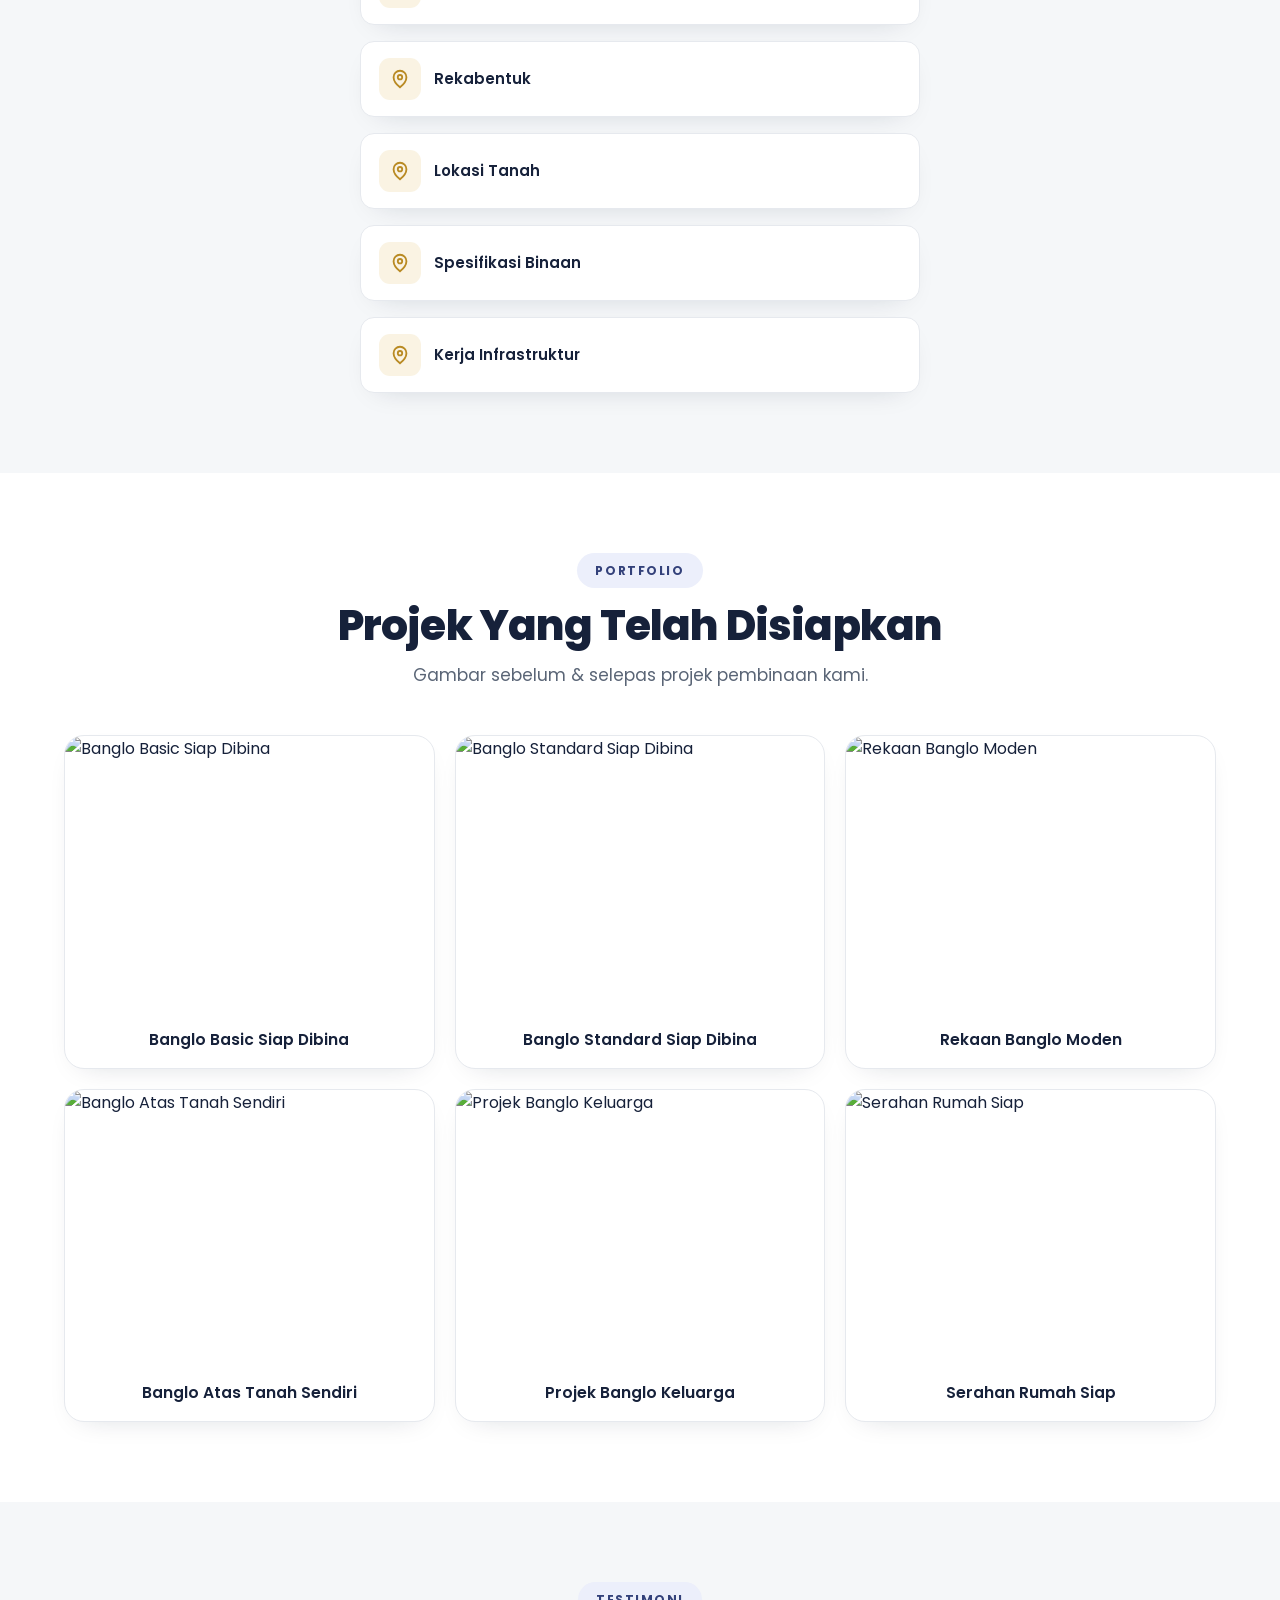
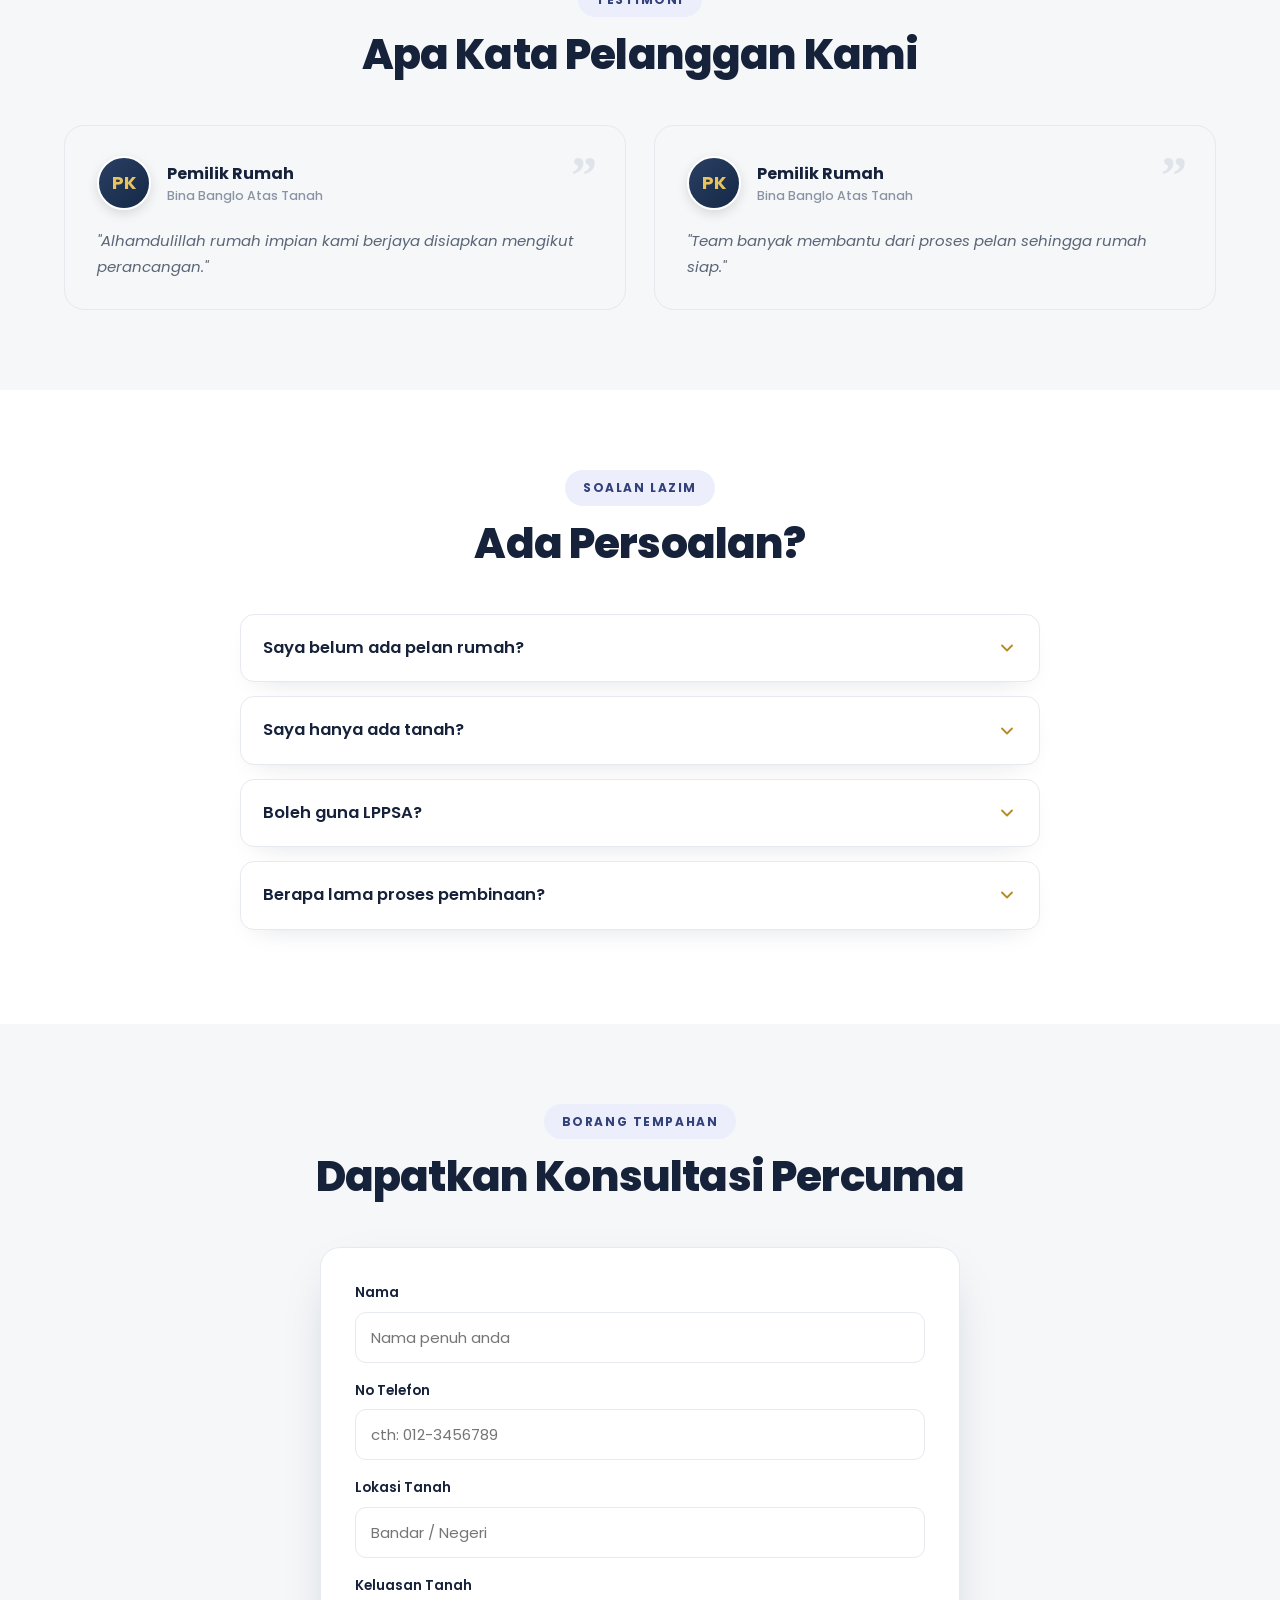
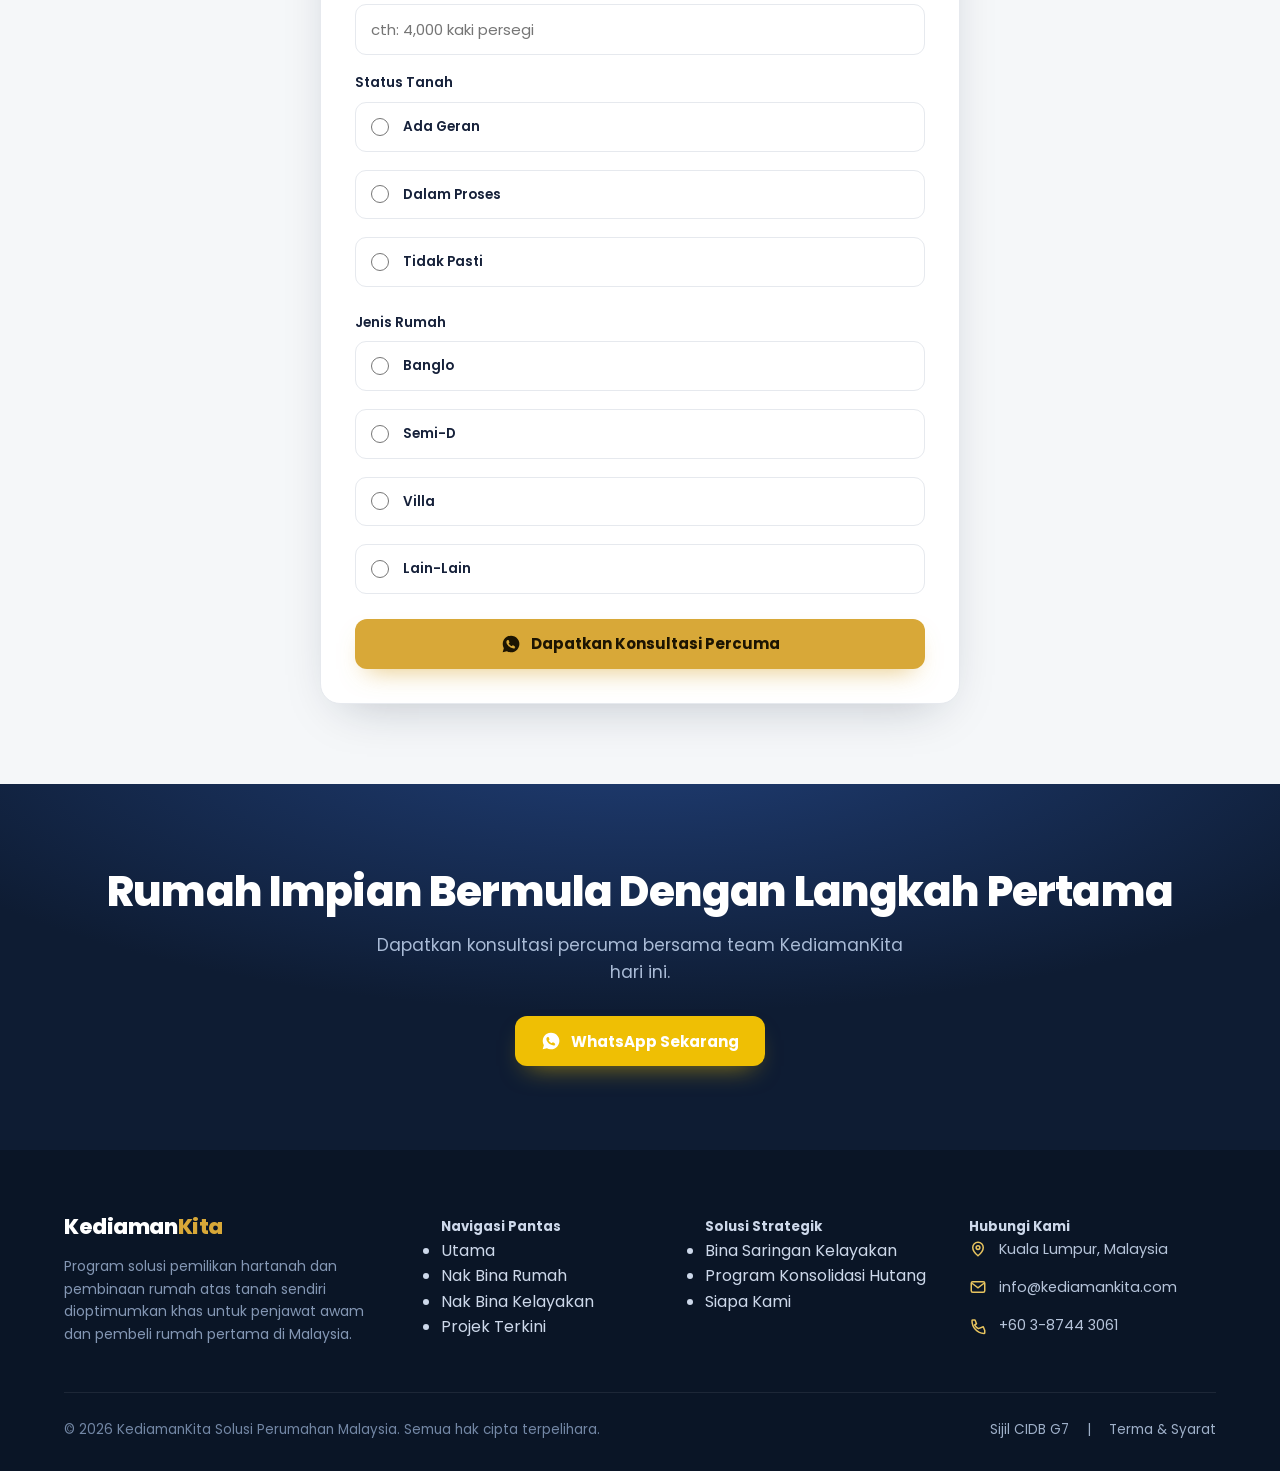
==== commit a2cd833c: "Add files via upload" ====
--- a/bina-banglo.html
+++ b/bina-banglo.html
@@ -20,7 +20,7 @@
   </div>
 </header>
 <div class="mobile-menu" id="mobileMenu"><a href="index.html">UTAMA</a><a href="bina-banglo.html" class="active">NAK BINA RUMAH</a><a href="bina-kelayakan.html">NAK BINA KELAYAKAN</a><a href="tentang-kami.html">SIAPA KAMI</a><a href="https://wa.me/60387443061" target="_blank" rel="noopener" class="nav-cta"><span class="dot"></span>Hubungi Kami</a></div>
-<section class="phero"><div class="dots"></div><div class="wrap"><div class="crumb rv"><a href='index.html'>Utama</a> &rsaquo; Nak Bina Rumah</div><span class="eyebrow dark rv" style="margin-top:16px">Bina Banglo Atas Tanah</span><h1 class="rv">Ada Tanah Sendiri? Jom Bina Rumah Impian Anda Bersama <span class='grad'>KediamanKita</span></h1><p class="lead rv">Daripada pelan hingga rumah siap dibina. Kami membantu anda membina rumah atas tanah sendiri dengan proses yang lebih tersusun dan mudah difahami.</p><div class="row rv"><a href="#form" class="btn btn-gold"><svg class="icon" viewBox="0 0 24 24" fill="none"><path d="M3 11 12 4l9 7M5 9.5V20h14V9.5" stroke="currentColor" stroke-width="2" stroke-linecap="round" stroke-linejoin="round"/></svg>Dapatkan Konsultasi Percuma</a><a href="#form" class="btn btn-white"><svg class="icon" viewBox="0 0 24 24" fill="none"><rect x="5" y="3" width="14" height="18" rx="2" stroke="currentColor" stroke-width="2"/><path d="M9 7h6M8 12h.01M12 12h.01M16 12h.01M8 16h.01M12 16h.01M16 16h.01" stroke="currentColor" stroke-width="2" stroke-linecap="round"/></svg>Semak Anggaran Kos Pembinaan</a></div></div></section><section class="psec"><div class="wrap"><div class="center-head rv"><span class="eyebrow light">Masalah Yang Selalu Berlaku</span><h2 style="margin-top:14px">Adakah Ini Yang Anda Risaukan?</h2></div><div class="checks"><div class="check x rv"><span class="ic"><svg viewBox="0 0 24 24" fill="none"><path d="M7 7l10 10M17 7 7 17" stroke="currentColor" stroke-width="2.4" stroke-linecap="round"/></svg></span><p>Tak tahu kos sebenar pembinaan</p></div><div class="check x rv"><span class="ic"><svg viewBox="0 0 24 24" fill="none"><path d="M7 7l10 10M17 7 7 17" stroke="currentColor" stroke-width="2.4" stroke-linecap="round"/></svg></span><p>Tak tahu bagaimana hendak bermula</p></div><div class="check x rv"><span class="ic"><svg viewBox="0 0 24 24" fill="none"><path d="M7 7l10 10M17 7 7 17" stroke="currentColor" stroke-width="2.4" stroke-linecap="round"/></svg></span><p>Takut kontraktor hilang atau projek tergendala</p></div><div class="check x rv"><span class="ic"><svg viewBox="0 0 24 24" fill="none"><path d="M7 7l10 10M17 7 7 17" stroke="currentColor" stroke-width="2.4" stroke-linecap="round"/></svg></span><p>Tak pasti proses kelulusan pelan</p></div><div class="check x rv"><span class="ic"><svg viewBox="0 0 24 24" fill="none"><path d="M7 7l10 10M17 7 7 17" stroke="currentColor" stroke-width="2.4" stroke-linecap="round"/></svg></span><p>Takut kos berubah di tengah jalan</p></div><div class="check x rv"><span class="ic"><svg viewBox="0 0 24 24" fill="none"><path d="M7 7l10 10M17 7 7 17" stroke="currentColor" stroke-width="2.4" stroke-linecap="round"/></svg></span><p>Tidak mempunyai masa untuk mengurus pembinaan</p></div></div></div></section><section class="psec bg-soft"><div class="wrap"><div class="center-head rv"><span class="eyebrow light">Kenapa KediamanKita</span><h2 style="margin-top:14px">Kami Membantu Anda Dari Awal Hingga Siap</h2></div><div class="checks"><div class="check v rv"><span class="ic"><svg viewBox="0 0 24 24" fill="none"><path d="m5 12 4 4 10-10" stroke="currentColor" stroke-width="2.6" stroke-linecap="round" stroke-linejoin="round"/></svg></span><p>Konsultasi Percuma</p></div><div class="check v rv"><span class="ic"><svg viewBox="0 0 24 24" fill="none"><path d="m5 12 4 4 10-10" stroke="currentColor" stroke-width="2.6" stroke-linecap="round" stroke-linejoin="round"/></svg></span><p>Rekabentuk Rumah Mengikut Keperluan</p></div><div class="check v rv"><span class="ic"><svg viewBox="0 0 24 24" fill="none"><path d="m5 12 4 4 10-10" stroke="currentColor" stroke-width="2.6" stroke-linecap="round" stroke-linejoin="round"/></svg></span><p>Pengurusan Pelan & Kelulusan</p></div><div class="check v rv"><span class="ic"><svg viewBox="0 0 24 24" fill="none"><path d="m5 12 4 4 10-10" stroke="currentColor" stroke-width="2.6" stroke-linecap="round" stroke-linejoin="round"/></svg></span><p>Pembinaan Mengikut Jadual</p></div><div class="check v rv"><span class="ic"><svg viewBox="0 0 24 24" fill="none"><path d="m5 12 4 4 10-10" stroke="currentColor" stroke-width="2.6" stroke-linecap="round" stroke-linejoin="round"/></svg></span><p>Pemantauan Projek</p></div><div class="check v rv"><span class="ic"><svg viewBox="0 0 24 24" fill="none"><path d="m5 12 4 4 10-10" stroke="currentColor" stroke-width="2.6" stroke-linecap="round" stroke-linejoin="round"/></svg></span><p>Serahan Rumah Siap</p></div></div></div></section><section class="psec" id="pakej"><div class="wrap"><div class="center-head rv"><span class="eyebrow light">Pakej Bina Banglo</span><h2 style="margin-top:14px">Pilih Pakej Mengikut Bajet Anda</h2><p>Dua pakej pembinaan banglo atas tanah sendiri yang direka mengikut kemampuan kewangan &amp; keperluan anda.</p></div><div class="pkg rv"><div class="pkg-media"><div class="m0"><img src="assets/banglo-basic-1.jpg" alt="Pakej Rahmah Banglo" loading="lazy"></div><div class="thumbs"><div class="t"><img src="assets/banglo-basic-2.jpg" alt="" loading="lazy"></div><div class="t"><img src="assets/banglo-basic-3.jpg" alt="" loading="lazy"></div><div class="t"><img src="assets/banglo-basic-4.jpg" alt="" loading="lazy"></div></div></div><div class="pkg-info"><span class="tier">Pakej Basic</span><h3>Pakej Rahmah Banglo</h3><div class="sub">Mampu Bina Atas Tanah Sendiri</div><p class="d">Direka khas untuk yang mempunyai tanah sendiri dan ingin membina rumah dengan kos lebih rendah mengikut kemampuan kewangan semasa. Sesuai sebagai rumah permulaan, persaraan, rumah kampung atau kediaman kecil yang praktikal &amp; selesa untuk didiami.</p><ul class="pspecs"><li><svg viewBox="0 0 24 24" fill="none"><path d="M3 7V3h4M21 7V3h-4M3 17v4h4M21 17v4h-4M3 12h18" stroke="currentColor" stroke-width="2" stroke-linecap="round"/></svg>Saiz Binaan: 350 – 1,000 kaki persegi</li><li><svg viewBox="0 0 24 24" fill="none"><path d="M3 21h18M5 21V8l7-4 7 4v13M9 21v-6h6v6" stroke="currentColor" stroke-width="2" stroke-linecap="round" stroke-linejoin="round"/></svg>Pembinaan atas tanah sendiri</li><li><svg viewBox="0 0 24 24" fill="none"><path d="m5 12 4 4 10-10" stroke="currentColor" stroke-width="2.6" stroke-linecap="round" stroke-linejoin="round"/></svg>Rekabentuk praktikal &amp; menjimatkan kos</li><li><svg viewBox="0 0 24 24" fill="none"><path d="M3 12V5a2 2 0 0 1 2-2h7l9 9-9 9-9-9Z" stroke="currentColor" stroke-width="2" stroke-linejoin="round"/></svg>Tawaran secara Tunai sahaja</li></ul><div class="pkg-price"><div><div class="pl">Harga Pembinaan</div><div class="pp">RM49,000 – RM150,000*</div></div></div><a href="#form" class="btn btn-gold">Dapatkan Konsultasi Percuma</a></div></div><div class="pkg rev rv"><div class="pkg-media"><div class="m0"><img src="assets/banglo-std-1.jpg" alt="Pakej Standard Banglo" loading="lazy"></div><div class="thumbs"><div class="t"><img src="assets/banglo-std-2.jpg" alt="" loading="lazy"></div><div class="t"><img src="assets/banglo-std-3.jpg" alt="" loading="lazy"></div><div class="t"><img src="assets/banglo-std-4.jpg" alt="" loading="lazy"></div></div></div><div class="pkg-info"><span class="tier">Pakej Standard</span><h3>Pakej Standard Banglo</h3><div class="sub">Bina Rumah Atas Tanah Sendiri</div><p class="d">Miliki rumah impian di atas tanah sendiri dengan pakej yang direka khas untuk yang mahukan rumah banglo selesa, praktikal &amp; moden mengikut bajet.</p><ul class="pspecs"><li><svg viewBox="0 0 24 24" fill="none"><path d="M3 7V3h4M21 7V3h-4M3 17v4h4M21 17v4h-4M3 12h18" stroke="currentColor" stroke-width="2" stroke-linecap="round"/></svg>Saiz Binaan: 850 – 1,500 kaki persegi</li><li><svg viewBox="0 0 24 24" fill="none"><path d="M3 21h18M5 21V8l7-4 7 4v13M9 21v-6h6v6" stroke="currentColor" stroke-width="2" stroke-linecap="round" stroke-linejoin="round"/></svg>Sesuai untuk pemilik tanah sendiri</li><li><svg viewBox="0 0 24 24" fill="none"><path d="m5 12 4 4 10-10" stroke="currentColor" stroke-width="2.6" stroke-linecap="round" stroke-linejoin="round"/></svg>Rekabentuk moden dan praktikal</li><li><svg viewBox="0 0 24 24" fill="none"><path d="M3 12V5a2 2 0 0 1 2-2h7l9 9-9 9-9-9Z" stroke="currentColor" stroke-width="2" stroke-linejoin="round"/></svg>Pembiayaan LPPSA, Bank, KWSP &amp; Tunai</li></ul><div class="pkg-price"><div><div class="pl">Harga Pembinaan</div><div class="pp">RM150,000 – RM250,000*</div></div></div><a href="#form" class="btn btn-gold">Dapatkan Konsultasi Percuma</a></div></div><p style="text-align:center;color:var(--ink-faint);font-size:12.5px;margin-top:6px">*Harga adalah anggaran dan tertakluk kepada saiz, rekabentuk, lokasi tanah &amp; spesifikasi pembinaan.</p></div></section><section class="psec dark" style="background:radial-gradient(120% 120% at 50% 0%,#15294a,var(--navy) 55%,var(--navy-deep))"><div class="dots"></div><div class="wrap" style="position:relative"><div class="center-head rv"><span class="eyebrow dark">Proses Pembinaan</span><h2 style="margin-top:14px">6 Langkah Membina Rumah Impian Anda</h2></div><div class="steps-auto"><div class="step rv"><div class="num">1</div><h4>Semakan Tapak Tanah</h4><p>Lawatan & semakan keadaan tapak serta status tanah.</p></div><div class="step rv"><div class="num">2</div><h4>Rekabentuk Rumah</h4><p>Reka bentuk pelan mengikut keperluan & bajet anda.</p></div><div class="step rv"><div class="num">3</div><h4>Penyediaan Pelan & Kelulusan</h4><p>Urusan pelan dan kelulusan PBT diuruskan sepenuhnya.</p></div><div class="step rv"><div class="num">4</div><h4>Penyediaan Bajet Pembinaan</h4><p>Anggaran kos terperinci & telus sebelum mula.</p></div><div class="step rv"><div class="num">5</div><h4>Kerja Pembinaan Bermula</h4><p>Pembinaan mengikut jadual dengan pemantauan berkala.</p></div><div class="step rv"><div class="num">6</div><h4>Serahan Rumah Siap</h4><p>Kunci rumah siap diserahkan kepada anda.</p></div></div></div></section><section class="psec"><div class="wrap"><div class="center-head rv"><span class="eyebrow light">Pilihan Rekabentuk</span><h2 style="margin-top:14px">Rumah Mengikut Gaya Anda</h2><p>Pelbagai pilihan reka bentuk yang boleh disesuaikan mengikut citarasa dan keluasan tanah anda.</p></div><div class="gal"><div class="g rv"><div class="ph2"><svg viewBox="0 0 240 180" fill="none" style="width:42%"><path d="M30 90 120 36l90 54" stroke="#c2b9a0" stroke-width="3" stroke-linecap="round" stroke-linejoin="round"/><path d="M48 80v66h144V80" stroke="#b9c3d4" stroke-width="3"/><rect x="70" y="100" width="30" height="30" stroke="#c2b9a0" stroke-width="2.4"/><rect x="138" y="100" width="34" height="46" stroke="#b9c3d4" stroke-width="2.4"/></svg></div><div class="lbl">Banglo Moden</div></div><div class="g rv"><div class="ph2"><svg viewBox="0 0 240 180" fill="none" style="width:42%"><path d="M30 90 120 36l90 54" stroke="#c2b9a0" stroke-width="3" stroke-linecap="round" stroke-linejoin="round"/><path d="M48 80v66h144V80" stroke="#b9c3d4" stroke-width="3"/><rect x="70" y="100" width="30" height="30" stroke="#c2b9a0" stroke-width="2.4"/><rect x="138" y="100" width="34" height="46" stroke="#b9c3d4" stroke-width="2.4"/></svg></div><div class="lbl">Banglo Kontemporari</div></div><div class="g rv"><div class="ph2"><svg viewBox="0 0 240 180" fill="none" style="width:42%"><path d="M30 90 120 36l90 54" stroke="#c2b9a0" stroke-width="3" stroke-linecap="round" stroke-linejoin="round"/><path d="M48 80v66h144V80" stroke="#b9c3d4" stroke-width="3"/><rect x="70" y="100" width="30" height="30" stroke="#c2b9a0" stroke-width="2.4"/><rect x="138" y="100" width="34" height="46" stroke="#b9c3d4" stroke-width="2.4"/></svg></div><div class="lbl">Villa Moden</div></div><div class="g rv"><div class="ph2"><svg viewBox="0 0 240 180" fill="none" style="width:42%"><path d="M30 90 120 36l90 54" stroke="#c2b9a0" stroke-width="3" stroke-linecap="round" stroke-linejoin="round"/><path d="M48 80v66h144V80" stroke="#b9c3d4" stroke-width="3"/><rect x="70" y="100" width="30" height="30" stroke="#c2b9a0" stroke-width="2.4"/><rect x="138" y="100" width="34" height="46" stroke="#b9c3d4" stroke-width="2.4"/></svg></div><div class="lbl">Rumah Kampung Moden</div></div><div class="g rv"><div class="ph2"><svg viewBox="0 0 240 180" fill="none" style="width:42%"><path d="M30 90 120 36l90 54" stroke="#c2b9a0" stroke-width="3" stroke-linecap="round" stroke-linejoin="round"/><path d="M48 80v66h144V80" stroke="#b9c3d4" stroke-width="3"/><rect x="70" y="100" width="30" height="30" stroke="#c2b9a0" stroke-width="2.4"/><rect x="138" y="100" width="34" height="46" stroke="#b9c3d4" stroke-width="2.4"/></svg></div><div class="lbl">Semi-D</div></div></div></div></section><section class="psec bg-soft" id="kos"><div class="wrap"><div class="center-head rv"><span class="eyebrow light">Anggaran Kos</span><h2 style="margin-top:14px">Berapa Kos Bina Rumah?</h2><p>Kos pembinaan bergantung kepada beberapa faktor utama berikut:</p></div><div class="factors col1"><div class="factor rv"><span class="ic"><svg viewBox="0 0 24 24" fill="none"><path d="M12 21s7-5.6 7-11a7 7 0 1 0-14 0c0 5.4 7 11 7 11Z" stroke="currentColor" stroke-width="2"/><circle cx="12" cy="10" r="2.4" stroke="currentColor" stroke-width="2"/></svg></span>Keluasan Rumah</div><div class="factor rv"><span class="ic"><svg viewBox="0 0 24 24" fill="none"><path d="M12 21s7-5.6 7-11a7 7 0 1 0-14 0c0 5.4 7 11 7 11Z" stroke="currentColor" stroke-width="2"/><circle cx="12" cy="10" r="2.4" stroke="currentColor" stroke-width="2"/></svg></span>Rekabentuk</div><div class="factor rv"><span class="ic"><svg viewBox="0 0 24 24" fill="none"><path d="M12 21s7-5.6 7-11a7 7 0 1 0-14 0c0 5.4 7 11 7 11Z" stroke="currentColor" stroke-width="2"/><circle cx="12" cy="10" r="2.4" stroke="currentColor" stroke-width="2"/></svg></span>Lokasi Tanah</div><div class="factor rv"><span class="ic"><svg viewBox="0 0 24 24" fill="none"><path d="M12 21s7-5.6 7-11a7 7 0 1 0-14 0c0 5.4 7 11 7 11Z" stroke="currentColor" stroke-width="2"/><circle cx="12" cy="10" r="2.4" stroke="currentColor" stroke-width="2"/></svg></span>Spesifikasi Binaan</div><div class="factor rv"><span class="ic"><svg viewBox="0 0 24 24" fill="none"><path d="M12 21s7-5.6 7-11a7 7 0 1 0-14 0c0 5.4 7 11 7 11Z" stroke="currentColor" stroke-width="2"/><circle cx="12" cy="10" r="2.4" stroke="currentColor" stroke-width="2"/></svg></span>Kerja Infrastruktur</div></div></div></section><section class="psec"><div class="wrap"><div class="center-head rv"><span class="eyebrow light">Portfolio</span><h2 style="margin-top:14px">Projek Yang Telah Disiapkan</h2><p>Gambar sebelum &amp; selepas projek pembinaan kami.</p></div><div class="gal g3"><div class="g rv"><div class="gimg"><img src="assets/banglo-basic-2.jpg" alt="Banglo Basic Siap Dibina" loading="lazy"></div><div class="lbl">Banglo Basic Siap Dibina</div></div><div class="g rv"><div class="gimg"><img src="assets/banglo-std-4.jpg" alt="Banglo Standard Siap Dibina" loading="lazy"></div><div class="lbl">Banglo Standard Siap Dibina</div></div><div class="g rv"><div class="gimg"><img src="assets/banglo-basic-4.jpg" alt="Rekaan Banglo Moden" loading="lazy"></div><div class="lbl">Rekaan Banglo Moden</div></div><div class="g rv"><div class="gimg"><img src="assets/banglo-std-2.jpg" alt="Banglo Atas Tanah Sendiri" loading="lazy"></div><div class="lbl">Banglo Atas Tanah Sendiri</div></div><div class="g rv"><div class="gimg"><img src="assets/banglo-basic-3.jpg" alt="Projek Banglo Keluarga" loading="lazy"></div><div class="lbl">Projek Banglo Keluarga</div></div><div class="g rv"><div class="gimg"><img src="assets/banglo-std-3.jpg" alt="Serahan Rumah Siap" loading="lazy"></div><div class="lbl">Serahan Rumah Siap</div></div></div></div></section><section class="psec bg-soft"><div class="wrap"><div class="center-head rv"><span class="eyebrow light">Testimoni</span><h2 style="margin-top:14px">Apa Kata Pelanggan Kami</h2></div><div class="tcards"><div class="tcard rv"><span class="q">&#8221;</span><div class="head"><span class="ava">PK</span><div><div class="nm">Pemilik Rumah</div><div class="role">Bina Banglo Atas Tanah</div></div></div><p class="txt">"Alhamdulillah rumah impian kami berjaya disiapkan mengikut perancangan."</p></div><div class="tcard rv"><span class="q">&#8221;</span><div class="head"><span class="ava">PK</span><div><div class="nm">Pemilik Rumah</div><div class="role">Bina Banglo Atas Tanah</div></div></div><p class="txt">"Team banyak membantu dari proses pelan sehingga rumah siap."</p></div></div></div></section><section class="psec"><div class="wrap"><div class="center-head rv"><span class="eyebrow light">Soalan Lazim</span><h2 style="margin-top:14px">Ada Persoalan?</h2></div><div class="faq"><div class="faq-item rv"><div class="faq-q">Saya belum ada pelan rumah?<span class="arw"><svg width="20" height="20" viewBox="0 0 24 24" fill="none"><path d="m6 9 6 6 6-6" stroke="currentColor" stroke-width="2.2" stroke-linecap="round" stroke-linejoin="round"/></svg></span></div><div class="faq-a"><div>Tiada masalah. Kami bantu reka bentuk pelan rumah mengikut keperluan anda dari awal.</div></div></div><div class="faq-item rv"><div class="faq-q">Saya hanya ada tanah?<span class="arw"><svg width="20" height="20" viewBox="0 0 24 24" fill="none"><path d="m6 9 6 6 6-6" stroke="currentColor" stroke-width="2.2" stroke-linecap="round" stroke-linejoin="round"/></svg></span></div><div class="faq-a"><div>Boleh. Kami bermula dari semakan tapak hingga rumah siap dibina.</div></div></div><div class="faq-item rv"><div class="faq-q">Boleh guna LPPSA?<span class="arw"><svg width="20" height="20" viewBox="0 0 24 24" fill="none"><path d="m6 9 6 6 6-6" stroke="currentColor" stroke-width="2.2" stroke-linecap="round" stroke-linejoin="round"/></svg></span></div><div class="faq-a"><div>Boleh disemak terlebih dahulu melalui program Bina Kelayakan kami.</div></div></div><div class="faq-item rv"><div class="faq-q">Berapa lama proses pembinaan?<span class="arw"><svg width="20" height="20" viewBox="0 0 24 24" fill="none"><path d="m6 9 6 6 6-6" stroke="currentColor" stroke-width="2.2" stroke-linecap="round" stroke-linejoin="round"/></svg></span></div><div class="faq-a"><div>Bergantung kepada saiz dan rekabentuk rumah yang dipilih.</div></div></div></div></div></section><section class="psec bg-soft" id="form"><div class="wrap"><div class="center-head rv"><span class="eyebrow light">Borang Tempahan</span><h2 style="margin-top:14px">Dapatkan Konsultasi Percuma</h2></div><div class="lead rv"><div class="fg"><label>Nama</label><input type="text" id="bg_nama" placeholder="Nama penuh anda"></div><div class="fg"><label>No Telefon</label><input type="tel" id="bg_tel" placeholder="cth: 012-3456789"></div><div class="fg"><label>Lokasi Tanah</label><input type="text" id="bg_lokasi" placeholder="Bandar / Negeri"></div><div class="fg"><label>Keluasan Tanah</label><input type="text" id="bg_luas" placeholder="cth: 4,000 kaki persegi"></div><div class="fg"><label>Status Tanah</label><div class="opts" data-group="bg_status"><label class="opt"><input type="radio" name="bg_status" value="Ada Geran">Ada Geran</label><label class="opt"><input type="radio" name="bg_status" value="Dalam Proses">Dalam Proses</label><label class="opt"><input type="radio" name="bg_status" value="Tidak Pasti">Tidak Pasti</label></div></div><div class="fg"><label>Jenis Rumah</label><div class="opts" data-group="bg_jenis"><label class="opt"><input type="radio" name="bg_jenis" value="Banglo">Banglo</label><label class="opt"><input type="radio" name="bg_jenis" value="Semi-D">Semi-D</label><label class="opt"><input type="radio" name="bg_jenis" value="Villa">Villa</label><label class="opt"><input type="radio" name="bg_jenis" value="Lain-Lain">Lain-Lain</label></div></div><button class="btn btn-gold" id="btnBanglo" style="width:100%"><svg class="icon" viewBox="0 0 24 24" fill="currentColor"><path d="M12 2a10 10 0 0 0-8.6 15l-1.4 5 5.1-1.3A10 10 0 1 0 12 2Zm5.3 14.1c-.2.6-1.3 1.2-1.8 1.2-.5.1-1 .2-3.3-.7-2.8-1.1-4.5-3.9-4.6-4.1-.1-.2-1.1-1.4-1.1-2.7s.7-1.9 1-2.2c.2-.2.5-.3.7-.3h.5c.2 0 .4 0 .6.5l.8 1.9c.1.2.1.4 0 .5l-.3.5-.4.4c-.1.1-.3.3-.1.5.1.3.7 1.1 1.4 1.7.9.8 1.7 1.1 2 1.2.2.1.4.1.5-.1l.6-.7c.2-.2.3-.2.5-.1l1.8.8c.2.1.4.2.4.3.1.1.1.6-.1 1.1Z"/></svg>Dapatkan Konsultasi Percuma</button></div></div></section><section class="cta"><div class="wrap rv"><h2>Rumah Impian Bermula Dengan Langkah Pertama</h2><p>Dapatkan konsultasi percuma bersama team KediamanKita hari ini.</p><div class="row"><a href="#" class="btn btn-wa js-wa"><svg class="icon" viewBox="0 0 24 24" fill="currentColor"><path d="M12 2a10 10 0 0 0-8.6 15l-1.4 5 5.1-1.3A10 10 0 1 0 12 2Zm5.3 14.1c-.2.6-1.3 1.2-1.8 1.2-.5.1-1 .2-3.3-.7-2.8-1.1-4.5-3.9-4.6-4.1-.1-.2-1.1-1.4-1.1-2.7s.7-1.9 1-2.2c.2-.2.5-.3.7-.3h.5c.2 0 .4 0 .6.5l.8 1.9c.1.2.1.4 0 .5l-.3.5-.4.4c-.1.1-.3.3-.1.5.1.3.7 1.1 1.4 1.7.9.8 1.7 1.1 2 1.2.2.1.4.1.5-.1l.6-.7c.2-.2.3-.2.5-.1l1.8.8c.2.1.4.2.4.3.1.1.1.6-.1 1.1Z"/></svg>WhatsApp Sekarang</a></div></div></section><footer>
+<section class="phero"><div class="dots"></div><div class="wrap"><div class="crumb rv"><a href='index.html'>Utama</a> &rsaquo; Nak Bina Rumah</div><span class="eyebrow dark rv" style="margin-top:16px">Bina Banglo Atas Tanah</span><h1 class="rv">Ada Tanah Sendiri? Jom Bina Rumah Impian Anda Bersama <span class='grad'>KediamanKita</span></h1><p class="lead rv">Daripada pelan hingga rumah siap dibina. Kami membantu anda membina rumah atas tanah sendiri dengan proses yang lebih tersusun dan mudah difahami.</p><div class="row rv"><a href="#form" class="btn btn-gold"><svg class="icon" viewBox="0 0 24 24" fill="none"><path d="M3 11 12 4l9 7M5 9.5V20h14V9.5" stroke="currentColor" stroke-width="2" stroke-linecap="round" stroke-linejoin="round"/></svg>Dapatkan Konsultasi Percuma</a><a href="#form" class="btn btn-white"><svg class="icon" viewBox="0 0 24 24" fill="none"><rect x="5" y="3" width="14" height="18" rx="2" stroke="currentColor" stroke-width="2"/><path d="M9 7h6M8 12h.01M12 12h.01M16 12h.01M8 16h.01M12 16h.01M16 16h.01" stroke="currentColor" stroke-width="2" stroke-linecap="round"/></svg>Semak Anggaran Kos Pembinaan</a></div></div></section><section class="psec"><div class="wrap"><div class="center-head rv"><span class="eyebrow light">Masalah Yang Selalu Berlaku</span><h2 style="margin-top:14px">Adakah Ini Yang Anda Risaukan?</h2></div><div class="checks"><div class="check x rv"><span class="ic"><svg viewBox="0 0 24 24" fill="none"><path d="M7 7l10 10M17 7 7 17" stroke="currentColor" stroke-width="2.4" stroke-linecap="round"/></svg></span><p>Tak tahu kos sebenar pembinaan</p></div><div class="check x rv"><span class="ic"><svg viewBox="0 0 24 24" fill="none"><path d="M7 7l10 10M17 7 7 17" stroke="currentColor" stroke-width="2.4" stroke-linecap="round"/></svg></span><p>Tak tahu bagaimana hendak bermula</p></div><div class="check x rv"><span class="ic"><svg viewBox="0 0 24 24" fill="none"><path d="M7 7l10 10M17 7 7 17" stroke="currentColor" stroke-width="2.4" stroke-linecap="round"/></svg></span><p>Takut kontraktor hilang atau projek tergendala</p></div><div class="check x rv"><span class="ic"><svg viewBox="0 0 24 24" fill="none"><path d="M7 7l10 10M17 7 7 17" stroke="currentColor" stroke-width="2.4" stroke-linecap="round"/></svg></span><p>Tak pasti proses kelulusan pelan</p></div><div class="check x rv"><span class="ic"><svg viewBox="0 0 24 24" fill="none"><path d="M7 7l10 10M17 7 7 17" stroke="currentColor" stroke-width="2.4" stroke-linecap="round"/></svg></span><p>Takut kos berubah di tengah jalan</p></div><div class="check x rv"><span class="ic"><svg viewBox="0 0 24 24" fill="none"><path d="M7 7l10 10M17 7 7 17" stroke="currentColor" stroke-width="2.4" stroke-linecap="round"/></svg></span><p>Tidak mempunyai masa untuk mengurus pembinaan</p></div></div></div></section><section class="psec bg-soft"><div class="wrap"><div class="center-head rv"><span class="eyebrow light">Kenapa KediamanKita</span><h2 style="margin-top:14px">Kami Membantu Anda Dari Awal Hingga Siap</h2></div><div class="checks"><div class="check v rv"><span class="ic"><svg viewBox="0 0 24 24" fill="none"><path d="m5 12 4 4 10-10" stroke="currentColor" stroke-width="2.6" stroke-linecap="round" stroke-linejoin="round"/></svg></span><p>Konsultasi Percuma</p></div><div class="check v rv"><span class="ic"><svg viewBox="0 0 24 24" fill="none"><path d="m5 12 4 4 10-10" stroke="currentColor" stroke-width="2.6" stroke-linecap="round" stroke-linejoin="round"/></svg></span><p>Rekabentuk Rumah Mengikut Keperluan</p></div><div class="check v rv"><span class="ic"><svg viewBox="0 0 24 24" fill="none"><path d="m5 12 4 4 10-10" stroke="currentColor" stroke-width="2.6" stroke-linecap="round" stroke-linejoin="round"/></svg></span><p>Pengurusan Pelan & Kelulusan</p></div><div class="check v rv"><span class="ic"><svg viewBox="0 0 24 24" fill="none"><path d="m5 12 4 4 10-10" stroke="currentColor" stroke-width="2.6" stroke-linecap="round" stroke-linejoin="round"/></svg></span><p>Pembinaan Mengikut Jadual</p></div><div class="check v rv"><span class="ic"><svg viewBox="0 0 24 24" fill="none"><path d="m5 12 4 4 10-10" stroke="currentColor" stroke-width="2.6" stroke-linecap="round" stroke-linejoin="round"/></svg></span><p>Pemantauan Projek</p></div><div class="check v rv"><span class="ic"><svg viewBox="0 0 24 24" fill="none"><path d="m5 12 4 4 10-10" stroke="currentColor" stroke-width="2.6" stroke-linecap="round" stroke-linejoin="round"/></svg></span><p>Serahan Rumah Siap</p></div></div></div></section><section class="psec" id="pakej"><div class="wrap"><div class="center-head rv"><span class="eyebrow light">Pakej Bina Banglo</span><h2 style="margin-top:14px">Pilih Pakej Mengikut Bajet Anda</h2><p>Dua pakej pembinaan banglo atas tanah sendiri yang direka mengikut kemampuan kewangan &amp; keperluan anda.</p></div><div class="pkg rv"><div class="pkg-media"><div class="m0"><img src="assets/banglo-basic-1.jpg" alt="Pakej Rahmah Banglo" loading="lazy"></div><div class="thumbs"><div class="t"><img src="assets/banglo-basic-2.jpg" alt="" loading="lazy"></div><div class="t"><img src="assets/banglo-basic-3.jpg" alt="" loading="lazy"></div><div class="t"><img src="assets/banglo-basic-4.jpg" alt="" loading="lazy"></div></div></div><div class="pkg-info"><span class="tier">Pakej Basic</span><h3>Pakej Rahmah Banglo</h3><div class="sub">Mampu Bina Atas Tanah Sendiri</div><p class="d">Direka khas untuk yang mempunyai tanah sendiri dan ingin membina rumah dengan kos lebih rendah mengikut kemampuan kewangan semasa. Sesuai sebagai rumah permulaan, persaraan, rumah kampung atau kediaman kecil yang praktikal &amp; selesa untuk didiami.</p><ul class="pspecs"><li><svg viewBox="0 0 24 24" fill="none"><path d="M3 7V3h4M21 7V3h-4M3 17v4h4M21 17v4h-4M3 12h18" stroke="currentColor" stroke-width="2" stroke-linecap="round"/></svg>Saiz Binaan: 350 – 1,000 kaki persegi</li><li><svg viewBox="0 0 24 24" fill="none"><path d="M3 21h18M5 21V8l7-4 7 4v13M9 21v-6h6v6" stroke="currentColor" stroke-width="2" stroke-linecap="round" stroke-linejoin="round"/></svg>Pembinaan atas tanah sendiri</li><li><svg viewBox="0 0 24 24" fill="none"><path d="m5 12 4 4 10-10" stroke="currentColor" stroke-width="2.6" stroke-linecap="round" stroke-linejoin="round"/></svg>Rekabentuk praktikal &amp; menjimatkan kos</li><li><svg viewBox="0 0 24 24" fill="none"><path d="M3 12V5a2 2 0 0 1 2-2h7l9 9-9 9-9-9Z" stroke="currentColor" stroke-width="2" stroke-linejoin="round"/></svg>Tawaran secara Tunai sahaja</li></ul><div class="pkg-price"><div><div class="pl">Harga Pembinaan</div><div class="pp">RM49,000 – RM150,000*</div></div></div><a href="#form" class="btn btn-gold">Dapatkan Konsultasi Percuma</a></div></div><div class="pkg rev rv"><div class="pkg-media"><div class="m0"><img src="assets/banglo-std-1.jpg" alt="Pakej Standard Banglo" loading="lazy"></div><div class="thumbs"><div class="t"><img src="assets/banglo-std-2.jpg" alt="" loading="lazy"></div><div class="t"><img src="assets/banglo-std-3.jpg" alt="" loading="lazy"></div><div class="t"><img src="assets/banglo-std-4.jpg" alt="" loading="lazy"></div></div></div><div class="pkg-info"><span class="tier">Pakej Standard</span><h3>Pakej Standard Banglo</h3><div class="sub">Bina Rumah Atas Tanah Sendiri</div><p class="d">Miliki rumah impian di atas tanah sendiri dengan pakej yang direka khas untuk yang mahukan rumah banglo selesa, praktikal &amp; moden mengikut bajet.</p><ul class="pspecs"><li><svg viewBox="0 0 24 24" fill="none"><path d="M3 7V3h4M21 7V3h-4M3 17v4h4M21 17v4h-4M3 12h18" stroke="currentColor" stroke-width="2" stroke-linecap="round"/></svg>Saiz Binaan: 850 – 1,500 kaki persegi</li><li><svg viewBox="0 0 24 24" fill="none"><path d="M3 21h18M5 21V8l7-4 7 4v13M9 21v-6h6v6" stroke="currentColor" stroke-width="2" stroke-linecap="round" stroke-linejoin="round"/></svg>Sesuai untuk pemilik tanah sendiri</li><li><svg viewBox="0 0 24 24" fill="none"><path d="m5 12 4 4 10-10" stroke="currentColor" stroke-width="2.6" stroke-linecap="round" stroke-linejoin="round"/></svg>Rekabentuk moden dan praktikal</li><li><svg viewBox="0 0 24 24" fill="none"><path d="M3 12V5a2 2 0 0 1 2-2h7l9 9-9 9-9-9Z" stroke="currentColor" stroke-width="2" stroke-linejoin="round"/></svg>Pembiayaan LPPSA, Bank, KWSP &amp; Tunai</li></ul><div class="pkg-price"><div><div class="pl">Harga Pembinaan</div><div class="pp">RM150,000 – RM250,000*</div></div></div><a href="#form" class="btn btn-gold">Dapatkan Konsultasi Percuma</a></div></div><p style="text-align:center;color:var(--ink-faint);font-size:12.5px;margin-top:6px">*Harga adalah anggaran dan tertakluk kepada saiz, rekabentuk, lokasi tanah &amp; spesifikasi pembinaan.</p></div></section><section class="psec dark" style="background:radial-gradient(120% 120% at 50% 0%,#15294a,var(--navy) 55%,var(--navy-deep))"><div class="dots"></div><div class="wrap" style="position:relative"><div class="center-head rv"><span class="eyebrow dark">Proses Pembinaan</span><h2 style="margin-top:14px">6 Langkah Membina Rumah Impian Anda</h2></div><div class="steps-auto"><div class="step rv"><div class="num">1</div><h4>Semakan Tapak Tanah</h4><p>Lawatan & semakan keadaan tapak serta status tanah.</p></div><div class="step rv"><div class="num">2</div><h4>Rekabentuk Rumah</h4><p>Reka bentuk pelan mengikut keperluan & bajet anda.</p></div><div class="step rv"><div class="num">3</div><h4>Penyediaan Pelan & Kelulusan</h4><p>Urusan pelan dan kelulusan PBT diuruskan sepenuhnya.</p></div><div class="step rv"><div class="num">4</div><h4>Penyediaan Bajet Pembinaan</h4><p>Anggaran kos terperinci & telus sebelum mula.</p></div><div class="step rv"><div class="num">5</div><h4>Kerja Pembinaan Bermula</h4><p>Pembinaan mengikut jadual dengan pemantauan berkala.</p></div><div class="step rv"><div class="num">6</div><h4>Serahan Rumah Siap</h4><p>Kunci rumah siap diserahkan kepada anda.</p></div></div></div></section><section class="psec"><div class="wrap"><div class="center-head rv"><span class="eyebrow light">Pilihan Rekabentuk</span><h2 style="margin-top:14px">Rumah Mengikut Gaya Anda</h2><p>Pelbagai pilihan reka bentuk yang boleh disesuaikan mengikut citarasa dan keluasan tanah anda.</p></div><div class="gal"><div class="g rv"><div class="gimg"><img src="assets/gaya-banglo-moden.jpg" alt="Banglo Moden" loading="lazy"></div><div class="lbl">Banglo Moden</div></div><div class="g rv"><div class="gimg"><img src="assets/gaya-banglo-kontemporari.jpg" alt="Banglo Kontemporari" loading="lazy"></div><div class="lbl">Banglo Kontemporari</div></div><div class="g rv"><div class="gimg"><img src="assets/gaya-villa-moden.jpg" alt="Villa Moden" loading="lazy"></div><div class="lbl">Villa Moden</div></div><div class="g rv"><div class="gimg"><img src="assets/gaya-rumah-kampung-moden.jpg" alt="Rumah Kampung Moden" loading="lazy"></div><div class="lbl">Rumah Kampung Moden</div></div><div class="g rv"><div class="gimg"><img src="assets/gaya-semi-d.jpg" alt="Semi-D" loading="lazy"></div><div class="lbl">Semi-D</div></div></div></div></section><section class="psec bg-soft" id="kos"><div class="wrap"><div class="center-head rv"><span class="eyebrow light">Anggaran Kos</span><h2 style="margin-top:14px">Berapa Kos Bina Rumah?</h2><p>Kos pembinaan bergantung kepada beberapa faktor utama berikut:</p></div><div class="factors col1"><div class="factor rv"><span class="ic"><svg viewBox="0 0 24 24" fill="none"><path d="M12 21s7-5.6 7-11a7 7 0 1 0-14 0c0 5.4 7 11 7 11Z" stroke="currentColor" stroke-width="2"/><circle cx="12" cy="10" r="2.4" stroke="currentColor" stroke-width="2"/></svg></span>Keluasan Rumah</div><div class="factor rv"><span class="ic"><svg viewBox="0 0 24 24" fill="none"><path d="M12 21s7-5.6 7-11a7 7 0 1 0-14 0c0 5.4 7 11 7 11Z" stroke="currentColor" stroke-width="2"/><circle cx="12" cy="10" r="2.4" stroke="currentColor" stroke-width="2"/></svg></span>Rekabentuk</div><div class="factor rv"><span class="ic"><svg viewBox="0 0 24 24" fill="none"><path d="M12 21s7-5.6 7-11a7 7 0 1 0-14 0c0 5.4 7 11 7 11Z" stroke="currentColor" stroke-width="2"/><circle cx="12" cy="10" r="2.4" stroke="currentColor" stroke-width="2"/></svg></span>Lokasi Tanah</div><div class="factor rv"><span class="ic"><svg viewBox="0 0 24 24" fill="none"><path d="M12 21s7-5.6 7-11a7 7 0 1 0-14 0c0 5.4 7 11 7 11Z" stroke="currentColor" stroke-width="2"/><circle cx="12" cy="10" r="2.4" stroke="currentColor" stroke-width="2"/></svg></span>Spesifikasi Binaan</div><div class="factor rv"><span class="ic"><svg viewBox="0 0 24 24" fill="none"><path d="M12 21s7-5.6 7-11a7 7 0 1 0-14 0c0 5.4 7 11 7 11Z" stroke="currentColor" stroke-width="2"/><circle cx="12" cy="10" r="2.4" stroke="currentColor" stroke-width="2"/></svg></span>Kerja Infrastruktur</div></div></div></section><section class="psec"><div class="wrap"><div class="center-head rv"><span class="eyebrow light">Portfolio</span><h2 style="margin-top:14px">Projek Yang Telah Disiapkan</h2><p>Gambar sebelum &amp; selepas projek pembinaan kami.</p></div><div class="gal g3"><div class="g rv"><div class="gimg"><img src="assets/banglo-basic-2.jpg" alt="Banglo Basic Siap Dibina" loading="lazy"></div><div class="lbl">Banglo Basic Siap Dibina</div></div><div class="g rv"><div class="gimg"><img src="assets/banglo-std-4.jpg" alt="Banglo Standard Siap Dibina" loading="lazy"></div><div class="lbl">Banglo Standard Siap Dibina</div></div><div class="g rv"><div class="gimg"><img src="assets/banglo-basic-4.jpg" alt="Rekaan Banglo Moden" loading="lazy"></div><div class="lbl">Rekaan Banglo Moden</div></div><div class="g rv"><div class="gimg"><img src="assets/banglo-std-2.jpg" alt="Banglo Atas Tanah Sendiri" loading="lazy"></div><div class="lbl">Banglo Atas Tanah Sendiri</div></div><div class="g rv"><div class="gimg"><img src="assets/banglo-basic-3.jpg" alt="Projek Banglo Keluarga" loading="lazy"></div><div class="lbl">Projek Banglo Keluarga</div></div><div class="g rv"><div class="gimg"><img src="assets/banglo-std-3.jpg" alt="Serahan Rumah Siap" loading="lazy"></div><div class="lbl">Serahan Rumah Siap</div></div></div></div></section><section class="psec bg-soft"><div class="wrap"><div class="center-head rv"><span class="eyebrow light">Testimoni</span><h2 style="margin-top:14px">Apa Kata Pelanggan Kami</h2></div><div class="tcards"><div class="tcard rv"><span class="q">&#8221;</span><div class="head"><span class="ava">PK</span><div><div class="nm">Pemilik Rumah</div><div class="role">Bina Banglo Atas Tanah</div></div></div><p class="txt">"Alhamdulillah rumah impian kami berjaya disiapkan mengikut perancangan."</p></div><div class="tcard rv"><span class="q">&#8221;</span><div class="head"><span class="ava">PK</span><div><div class="nm">Pemilik Rumah</div><div class="role">Bina Banglo Atas Tanah</div></div></div><p class="txt">"Team banyak membantu dari proses pelan sehingga rumah siap."</p></div></div></div></section><section class="psec"><div class="wrap"><div class="center-head rv"><span class="eyebrow light">Soalan Lazim</span><h2 style="margin-top:14px">Ada Persoalan?</h2></div><div class="faq"><div class="faq-item rv"><div class="faq-q">Saya belum ada pelan rumah?<span class="arw"><svg width="20" height="20" viewBox="0 0 24 24" fill="none"><path d="m6 9 6 6 6-6" stroke="currentColor" stroke-width="2.2" stroke-linecap="round" stroke-linejoin="round"/></svg></span></div><div class="faq-a"><div>Tiada masalah. Kami bantu reka bentuk pelan rumah mengikut keperluan anda dari awal.</div></div></div><div class="faq-item rv"><div class="faq-q">Saya hanya ada tanah?<span class="arw"><svg width="20" height="20" viewBox="0 0 24 24" fill="none"><path d="m6 9 6 6 6-6" stroke="currentColor" stroke-width="2.2" stroke-linecap="round" stroke-linejoin="round"/></svg></span></div><div class="faq-a"><div>Boleh. Kami bermula dari semakan tapak hingga rumah siap dibina.</div></div></div><div class="faq-item rv"><div class="faq-q">Boleh guna LPPSA?<span class="arw"><svg width="20" height="20" viewBox="0 0 24 24" fill="none"><path d="m6 9 6 6 6-6" stroke="currentColor" stroke-width="2.2" stroke-linecap="round" stroke-linejoin="round"/></svg></span></div><div class="faq-a"><div>Boleh disemak terlebih dahulu melalui program Bina Kelayakan kami.</div></div></div><div class="faq-item rv"><div class="faq-q">Berapa lama proses pembinaan?<span class="arw"><svg width="20" height="20" viewBox="0 0 24 24" fill="none"><path d="m6 9 6 6 6-6" stroke="currentColor" stroke-width="2.2" stroke-linecap="round" stroke-linejoin="round"/></svg></span></div><div class="faq-a"><div>Bergantung kepada saiz dan rekabentuk rumah yang dipilih.</div></div></div></div></div></section><section class="psec bg-soft" id="form"><div class="wrap"><div class="center-head rv"><span class="eyebrow light">Borang Tempahan</span><h2 style="margin-top:14px">Dapatkan Konsultasi Percuma</h2></div><div class="lead rv"><div class="fg"><label>Nama</label><input type="text" id="bg_nama" placeholder="Nama penuh anda"></div><div class="fg"><label>No Telefon</label><input type="tel" id="bg_tel" placeholder="cth: 012-3456789"></div><div class="fg"><label>Lokasi Tanah</label><input type="text" id="bg_lokasi" placeholder="Bandar / Negeri"></div><div class="fg"><label>Keluasan Tanah</label><input type="text" id="bg_luas" placeholder="cth: 4,000 kaki persegi"></div><div class="fg"><label>Status Tanah</label><div class="opts" data-group="bg_status"><label class="opt"><input type="radio" name="bg_status" value="Ada Geran">Ada Geran</label><label class="opt"><input type="radio" name="bg_status" value="Dalam Proses">Dalam Proses</label><label class="opt"><input type="radio" name="bg_status" value="Tidak Pasti">Tidak Pasti</label></div></div><div class="fg"><label>Jenis Rumah</label><div class="opts" data-group="bg_jenis"><label class="opt"><input type="radio" name="bg_jenis" value="Banglo">Banglo</label><label class="opt"><input type="radio" name="bg_jenis" value="Semi-D">Semi-D</label><label class="opt"><input type="radio" name="bg_jenis" value="Villa">Villa</label><label class="opt"><input type="radio" name="bg_jenis" value="Lain-Lain">Lain-Lain</label></div></div><button class="btn btn-gold" id="btnBanglo" style="width:100%"><svg class="icon" viewBox="0 0 24 24" fill="currentColor"><path d="M12 2a10 10 0 0 0-8.6 15l-1.4 5 5.1-1.3A10 10 0 1 0 12 2Zm5.3 14.1c-.2.6-1.3 1.2-1.8 1.2-.5.1-1 .2-3.3-.7-2.8-1.1-4.5-3.9-4.6-4.1-.1-.2-1.1-1.4-1.1-2.7s.7-1.9 1-2.2c.2-.2.5-.3.7-.3h.5c.2 0 .4 0 .6.5l.8 1.9c.1.2.1.4 0 .5l-.3.5-.4.4c-.1.1-.3.3-.1.5.1.3.7 1.1 1.4 1.7.9.8 1.7 1.1 2 1.2.2.1.4.1.5-.1l.6-.7c.2-.2.3-.2.5-.1l1.8.8c.2.1.4.2.4.3.1.1.1.6-.1 1.1Z"/></svg>Dapatkan Konsultasi Percuma</button></div></div></section><section class="cta"><div class="wrap rv"><h2>Rumah Impian Bermula Dengan Langkah Pertama</h2><p>Dapatkan konsultasi percuma bersama team KediamanKita hari ini.</p><div class="row"><a href="#" class="btn btn-wa js-wa"><svg class="icon" viewBox="0 0 24 24" fill="currentColor"><path d="M12 2a10 10 0 0 0-8.6 15l-1.4 5 5.1-1.3A10 10 0 1 0 12 2Zm5.3 14.1c-.2.6-1.3 1.2-1.8 1.2-.5.1-1 .2-3.3-.7-2.8-1.1-4.5-3.9-4.6-4.1-.1-.2-1.1-1.4-1.1-2.7s.7-1.9 1-2.2c.2-.2.5-.3.7-.3h.5c.2 0 .4 0 .6.5l.8 1.9c.1.2.1.4 0 .5l-.3.5-.4.4c-.1.1-.3.3-.1.5.1.3.7 1.1 1.4 1.7.9.8 1.7 1.1 2 1.2.2.1.4.1.5-.1l.6-.7c.2-.2.3-.2.5-.1l1.8.8c.2.1.4.2.4.3.1.1.1.6-.1 1.1Z"/></svg>WhatsApp Sekarang</a></div></div></section><footer>
   <div class="wrap">
     <div class="foot-grid">
       <div class="foot-about">
@@ -40,7 +40,6 @@
     </div>
   </div>
 </footer>
-<a class="wa js-wa" id="waFloat" href="#" target="_blank" rel="noopener" aria-label="WhatsApp"><svg viewBox="0 0 24 24" fill="currentColor"><path d="M12 2a10 10 0 0 0-8.6 15l-1.4 5 5.1-1.3A10 10 0 1 0 12 2Zm5.3 14.1c-.2.6-1.3 1.2-1.8 1.2-.5.1-1 .2-3.3-.7-2.8-1.1-4.5-3.9-4.6-4.1-.1-.2-1.1-1.4-1.1-2.7s.7-1.9 1-2.2c.2-.2.5-.3.7-.3h.5c.2 0 .4 0 .6.5l.8 1.9c.1.2.1.4 0 .5l-.3.5-.4.4c-.1.1-.3.3-.1.5.1.3.7 1.1 1.4 1.7.9.8 1.7 1.1 2 1.2.2.1.4.1.5-.1l.6-.7c.2-.2.3-.2.5-.1l1.8.8c.2.1.4.2.4.3.1.1.1.6-.1 1.1Z"/></svg></a>
 <script src="app.js"></script>
 </body>
 </html>
